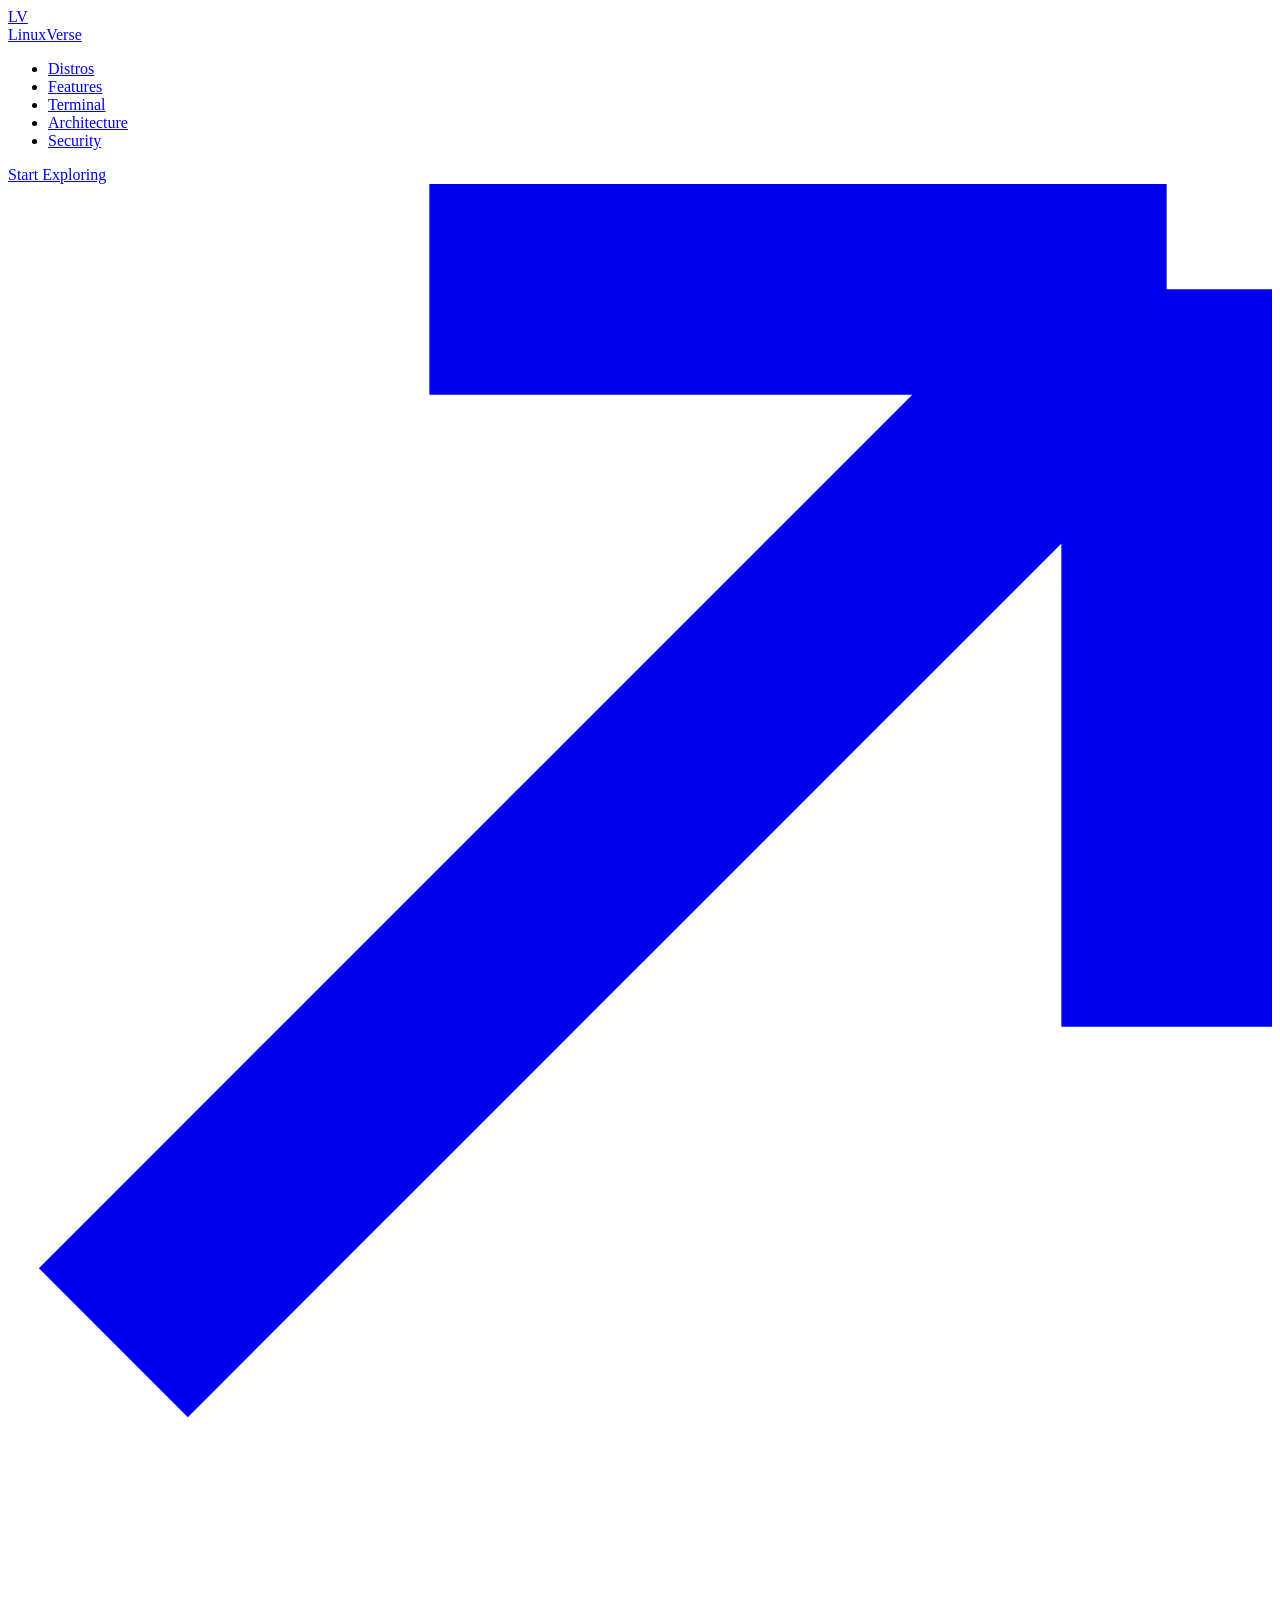
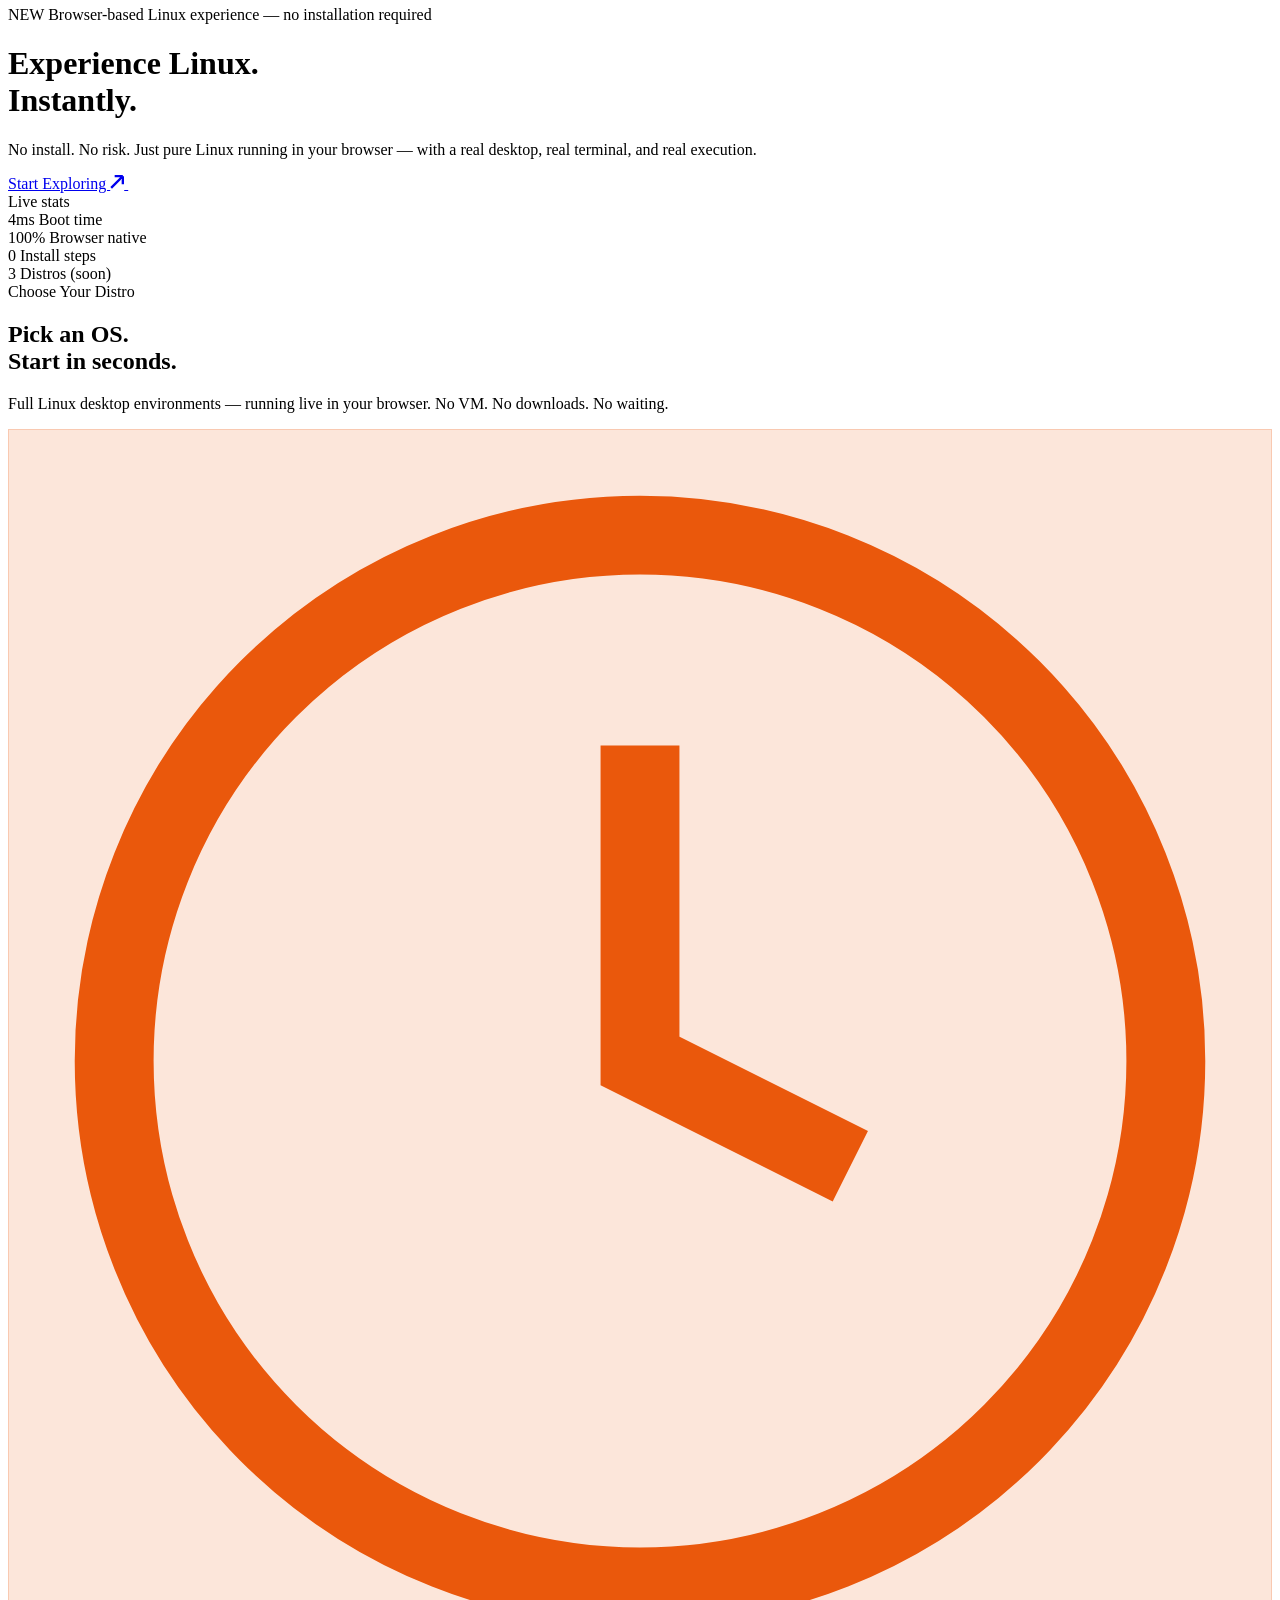
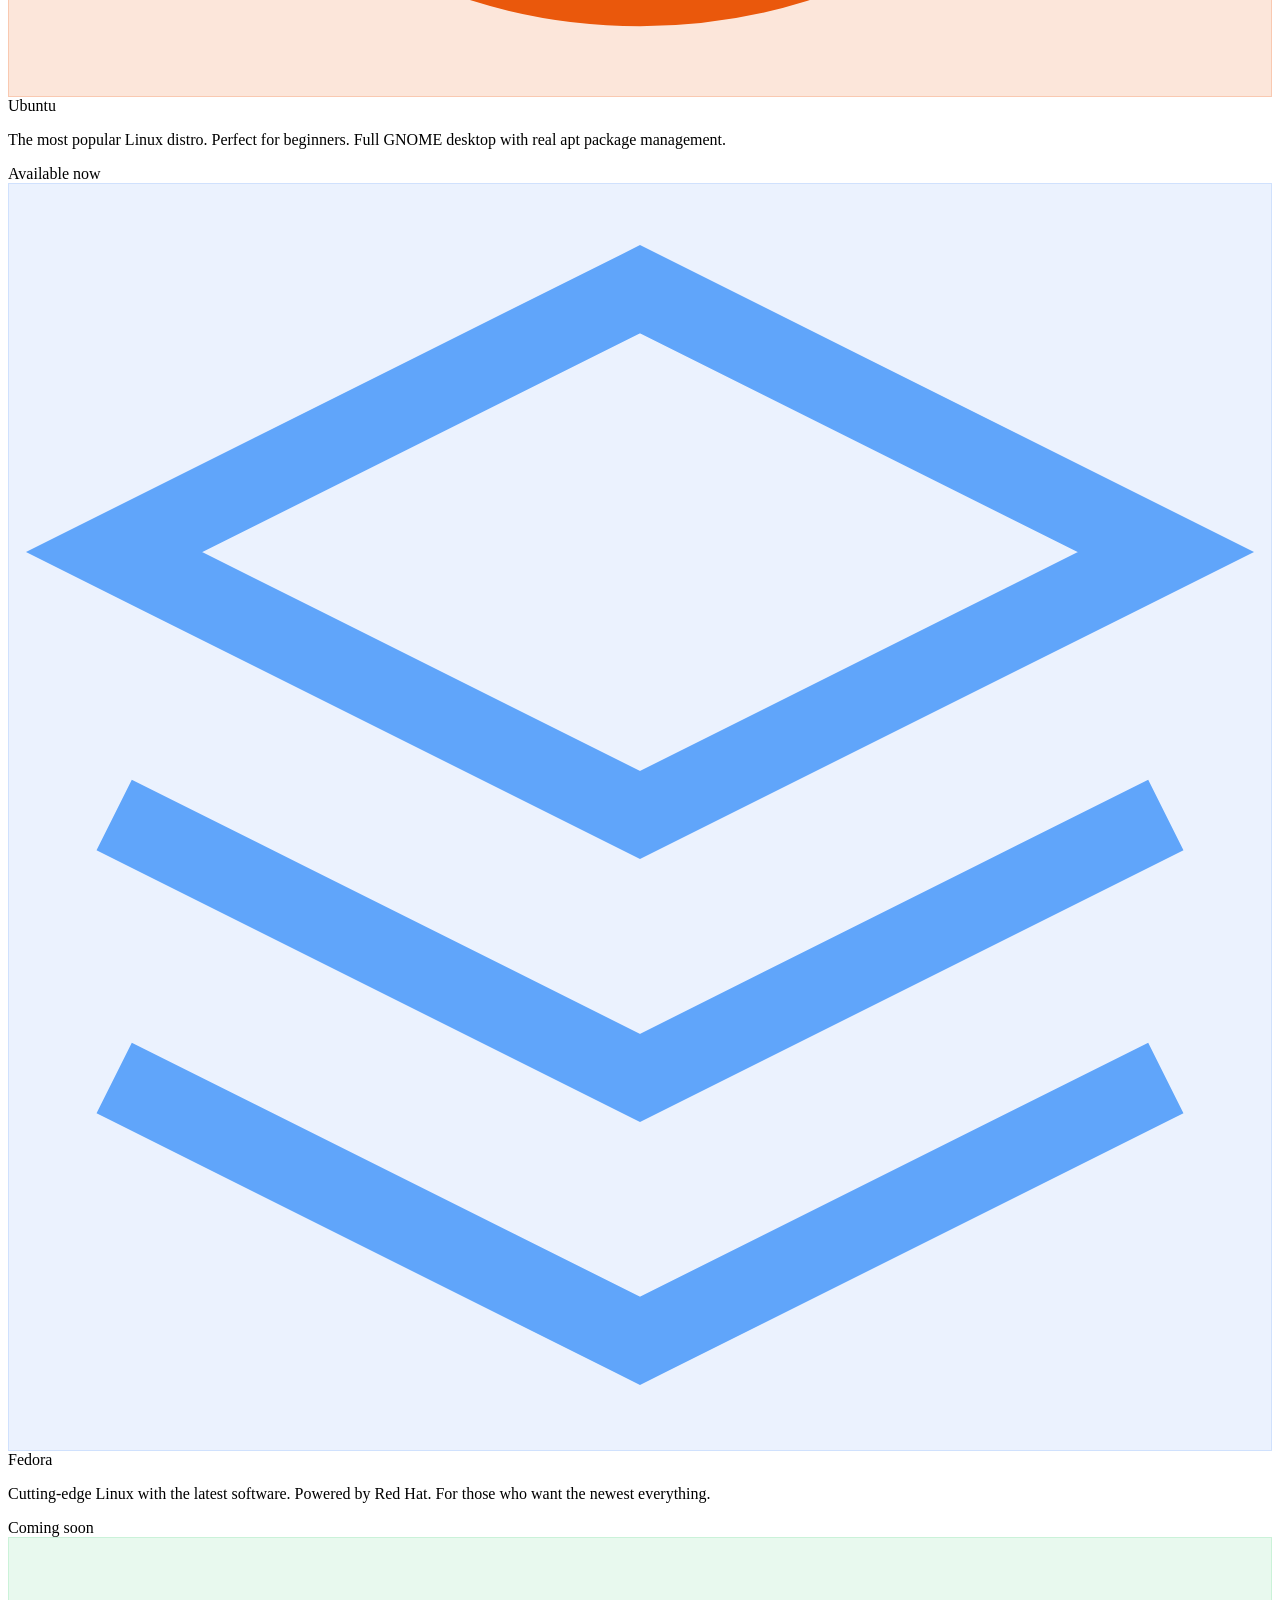
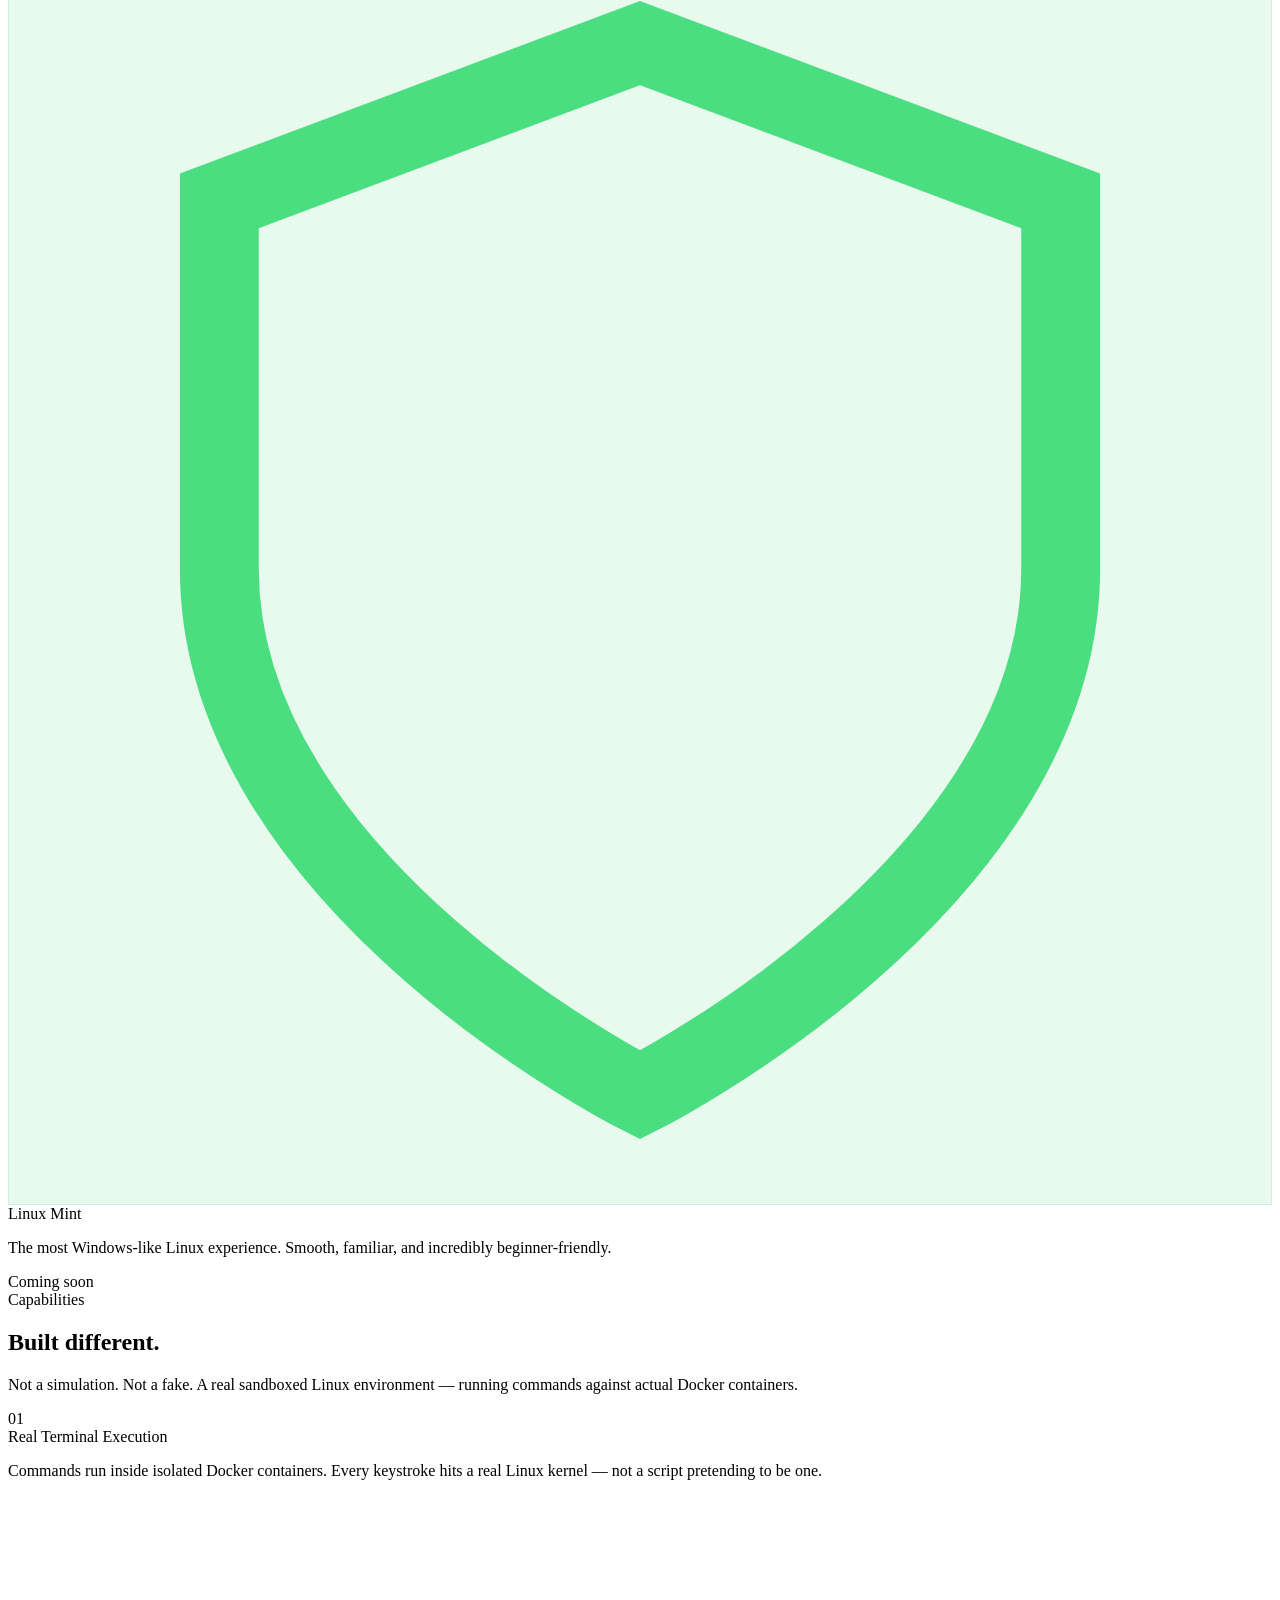
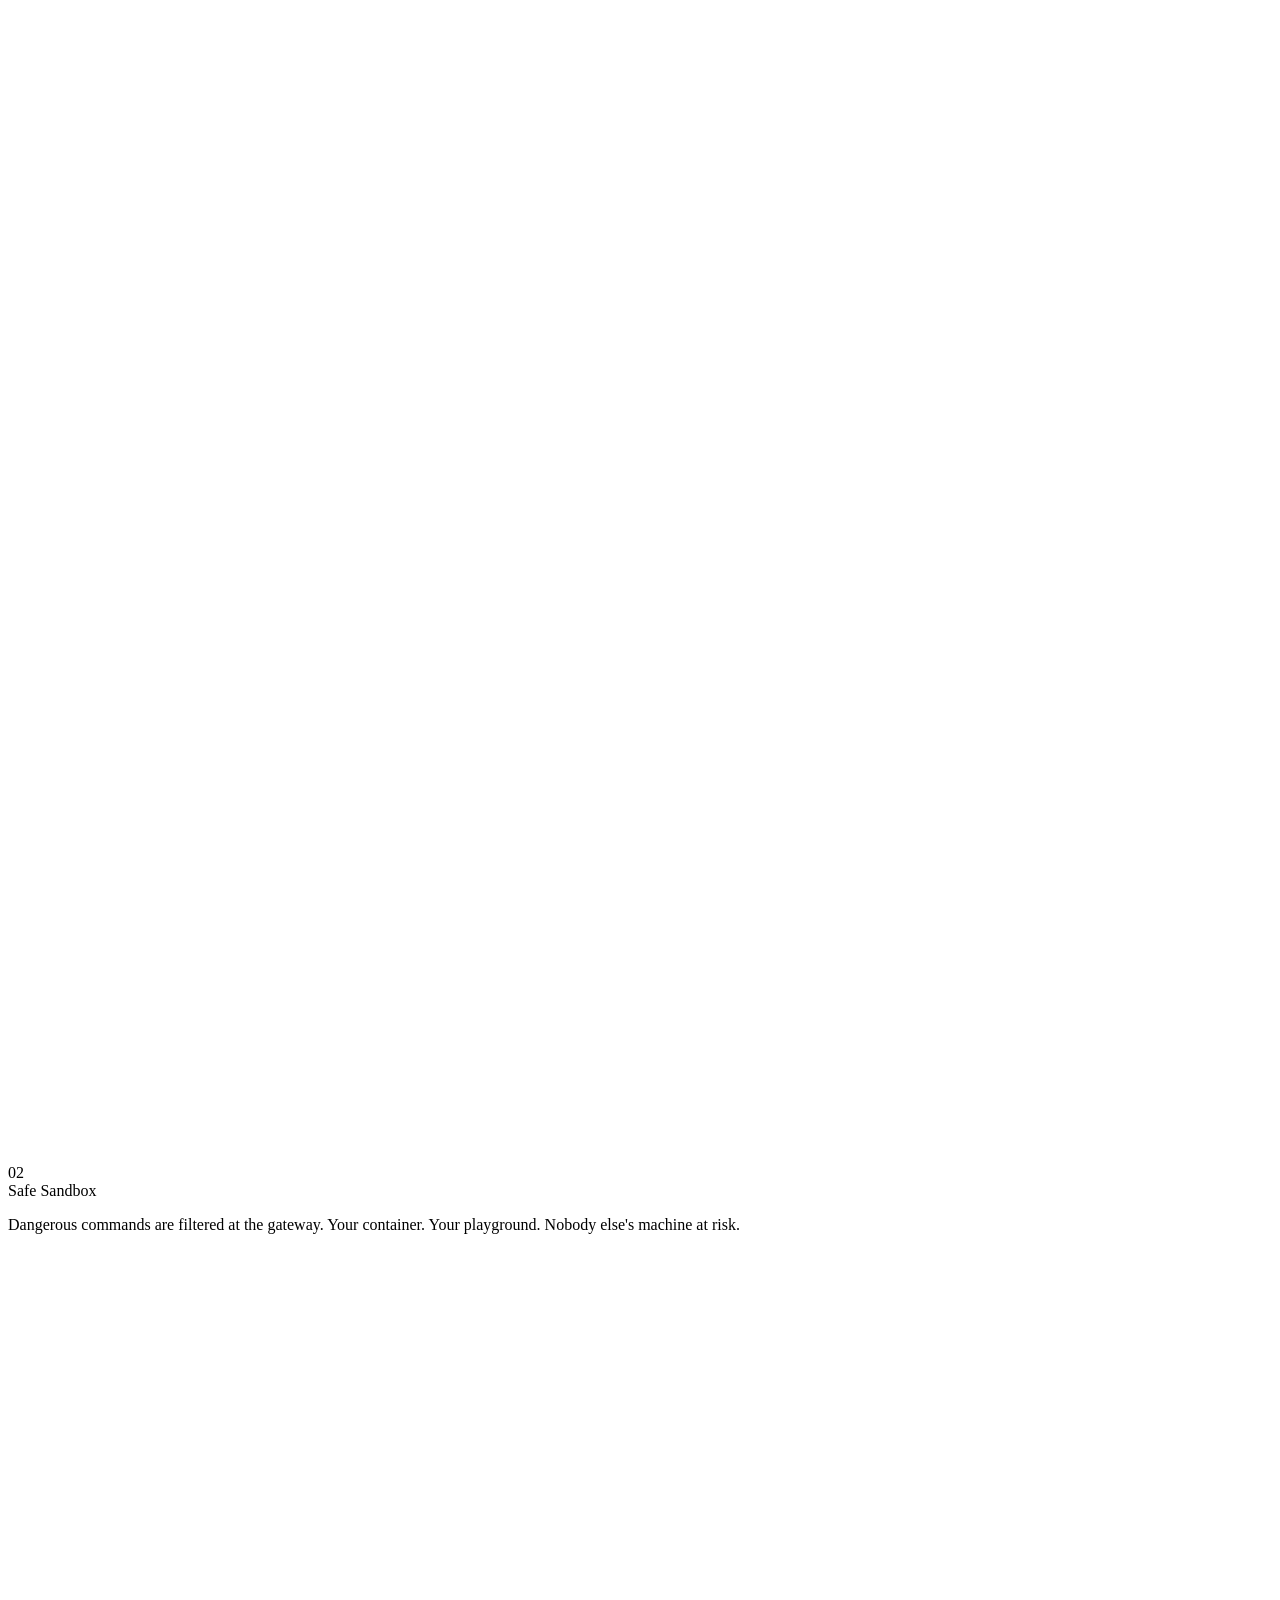
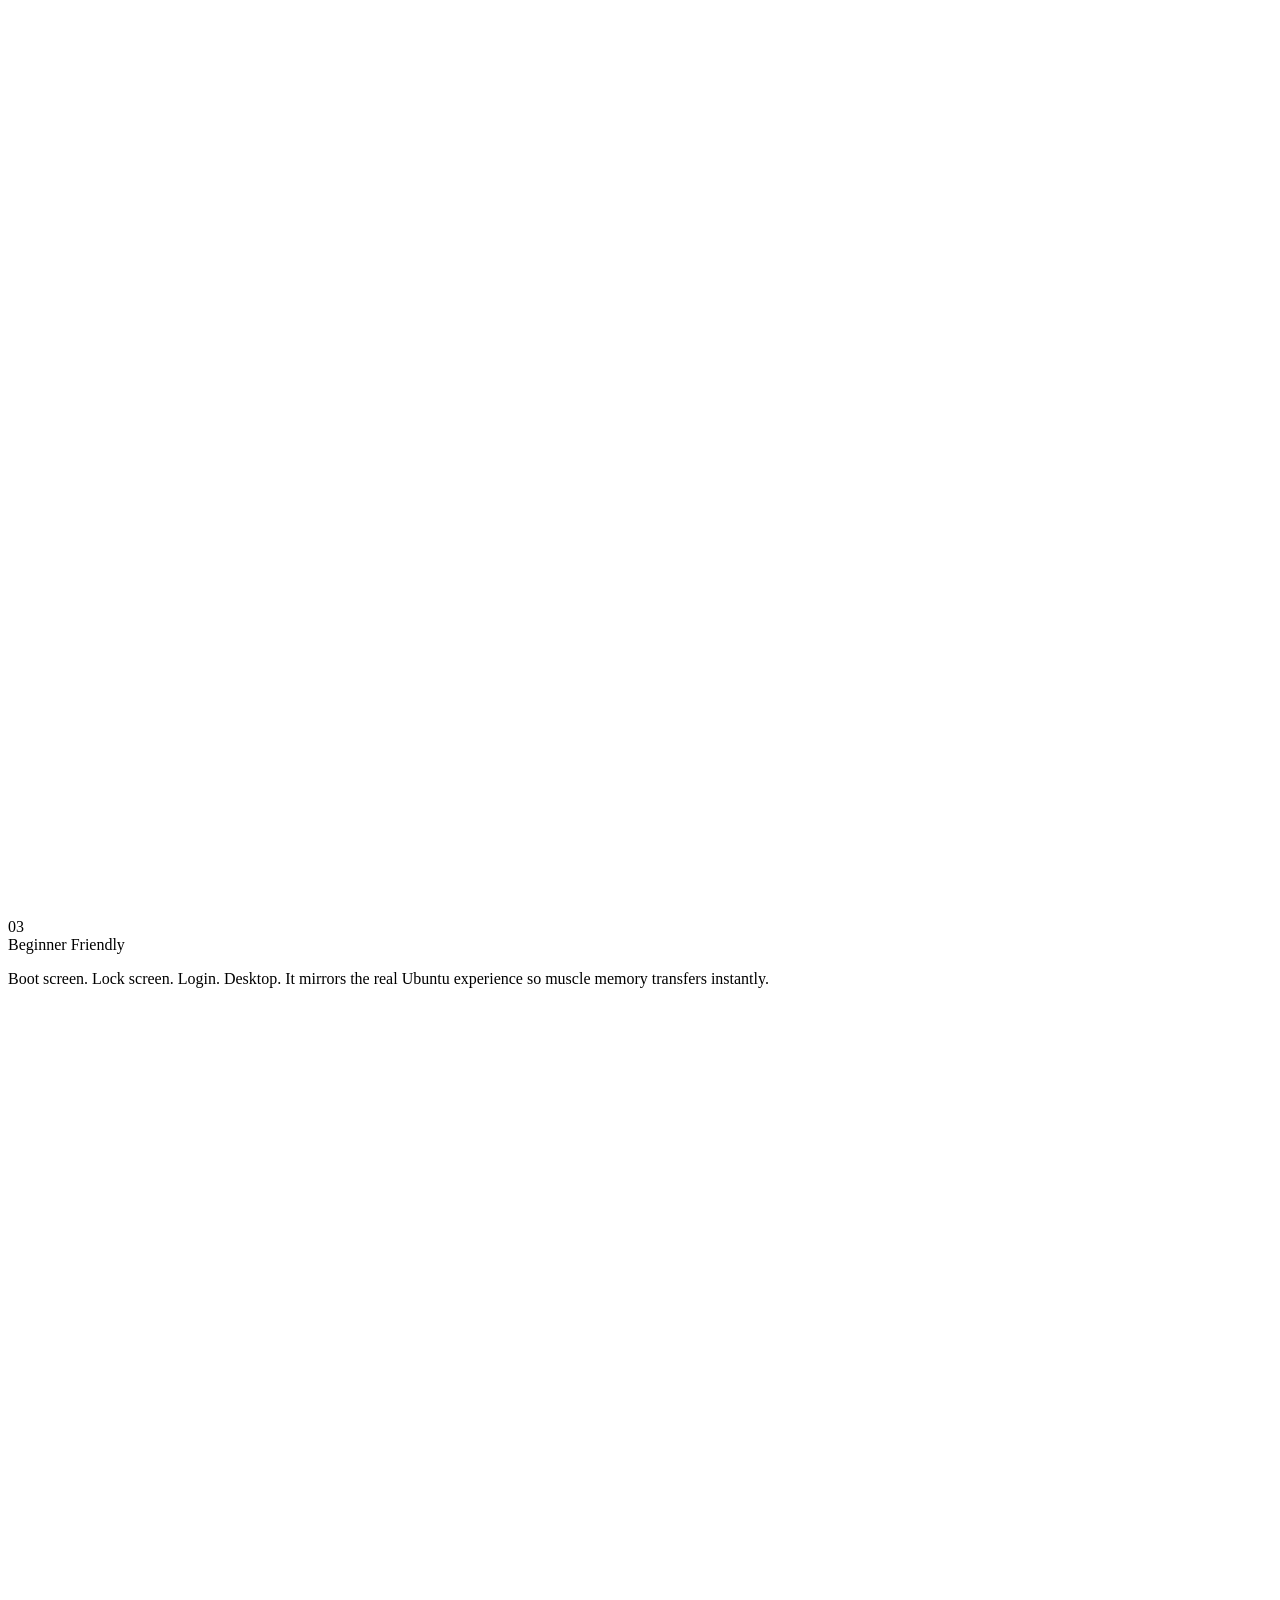
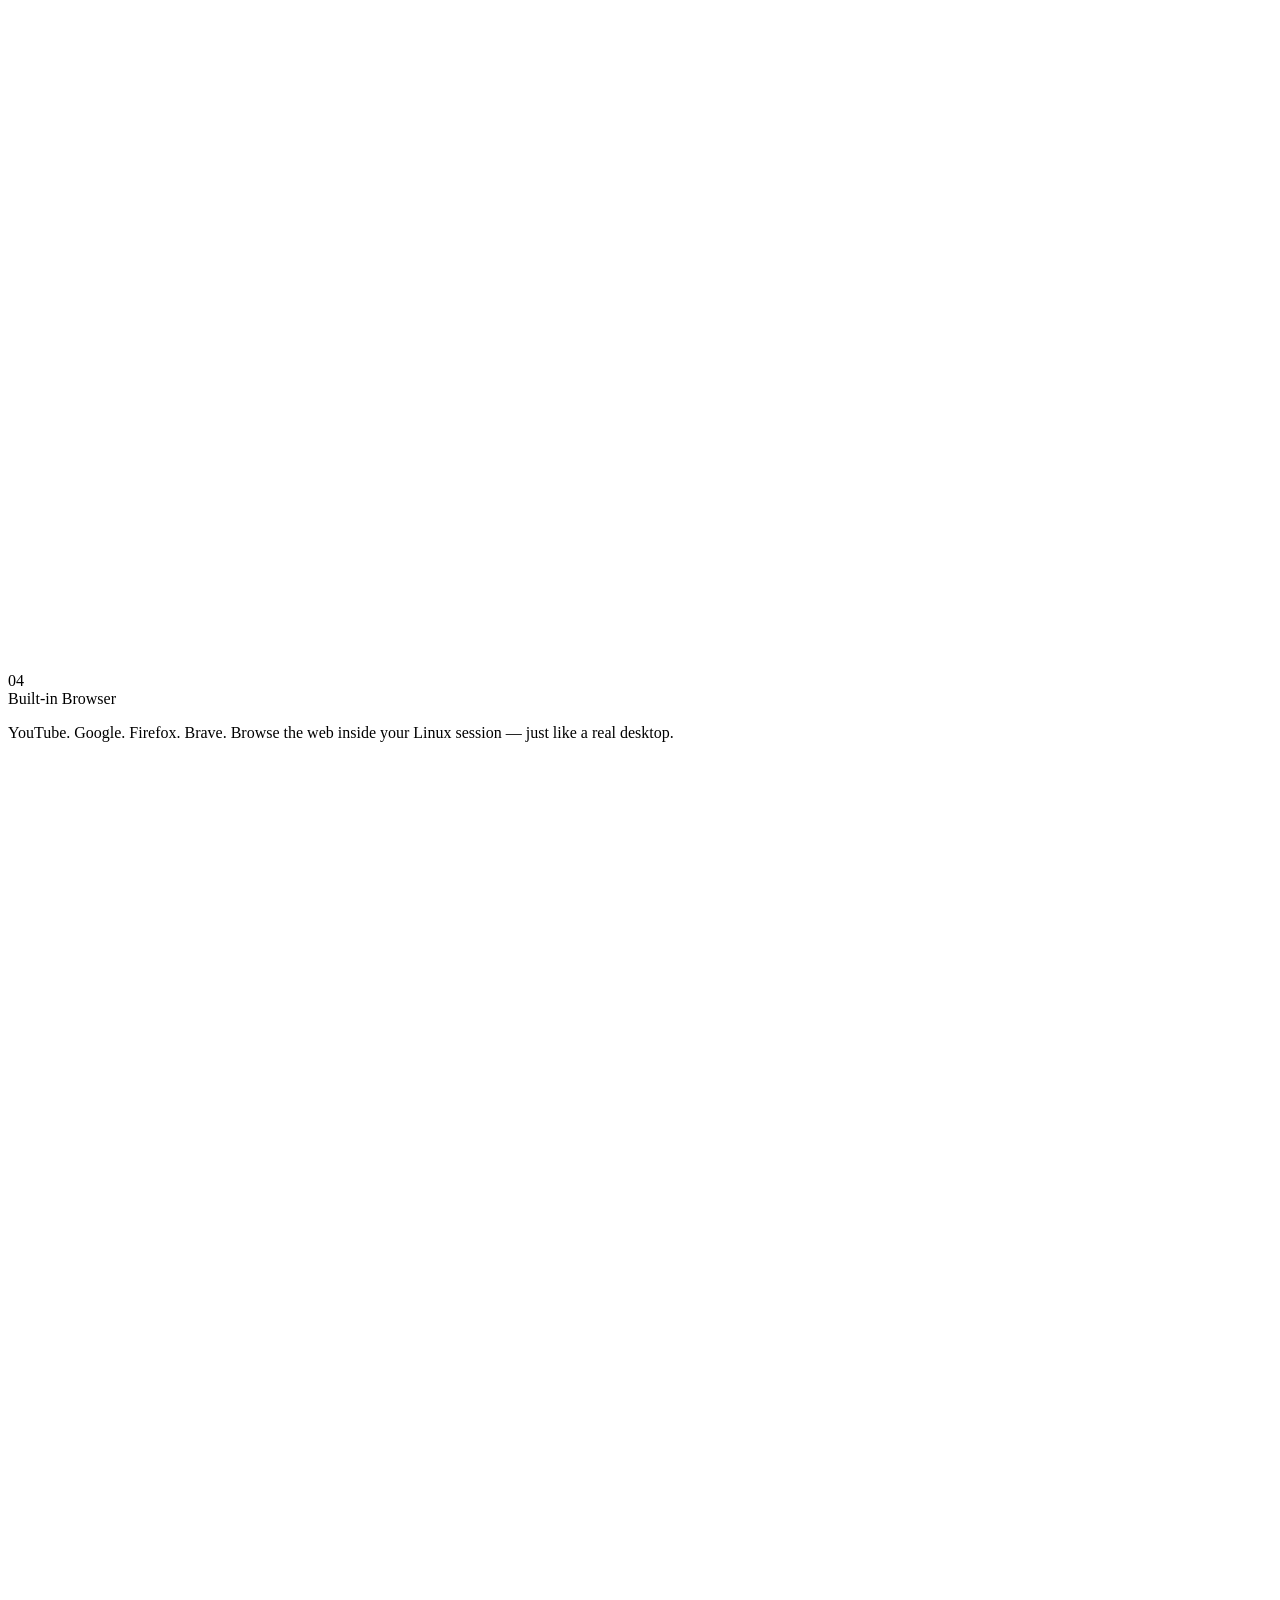
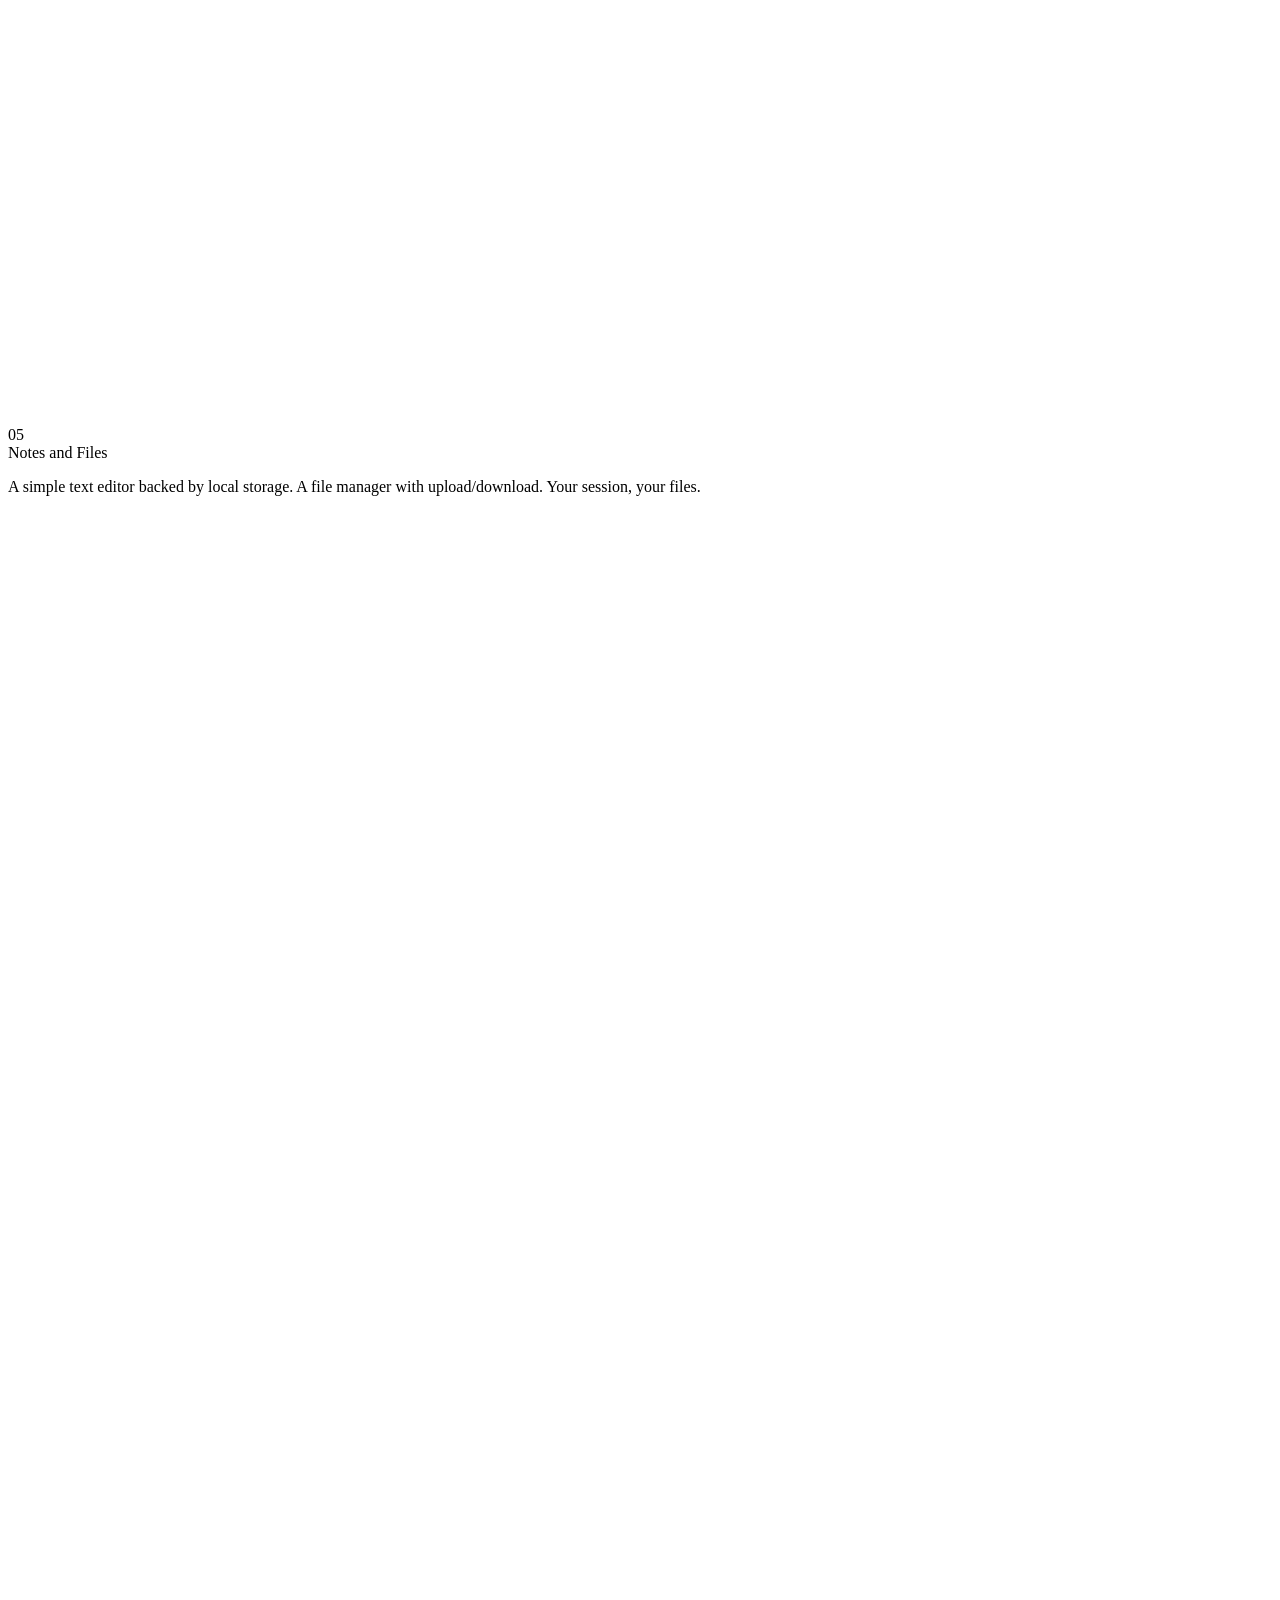
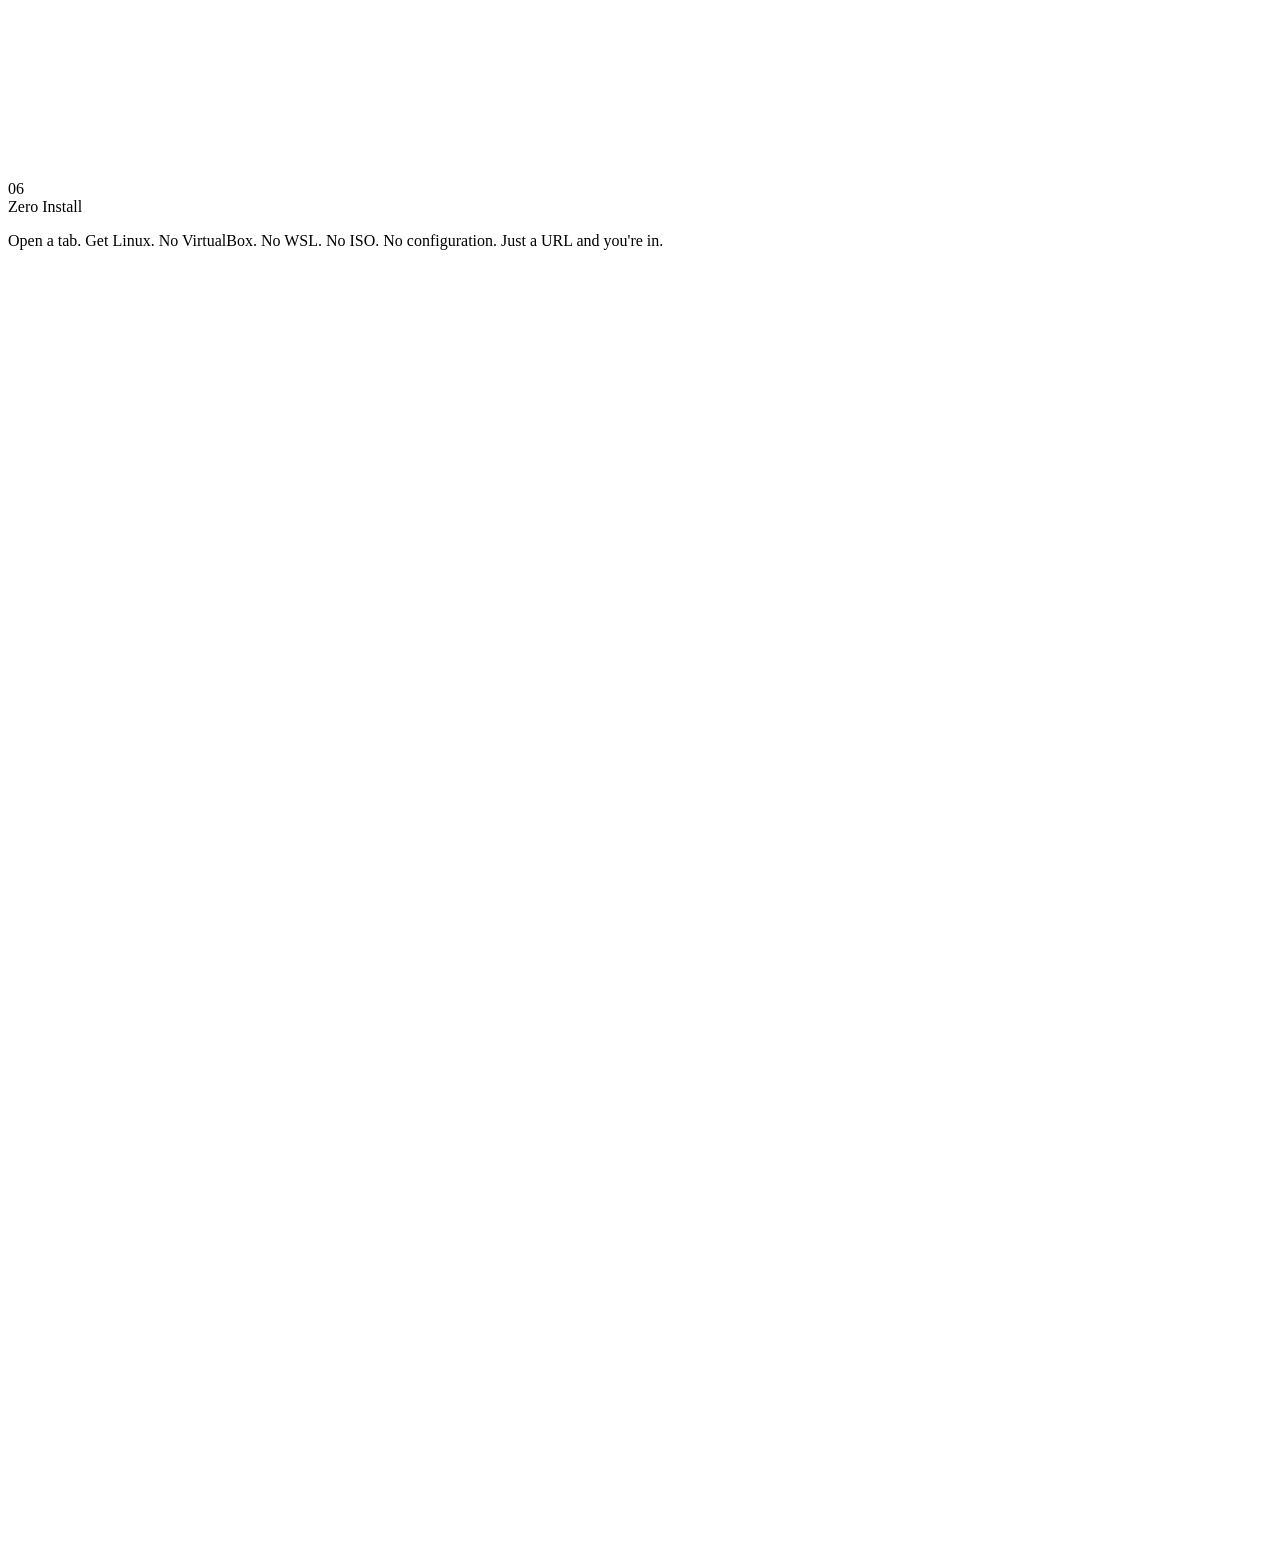
==== index.html @ 9df16058 "added the features" ====
<!DOCTYPE html>
<html lang="en">
<head>
<meta charset="UTF-8" />
<meta name="viewport" content="width=device-width, initial-scale=1.0" />
<title>LinuxVerse — Experience Linux. Instantly.</title>
<meta name="description" content="Browser-based Linux OS experience. No install. No risk. Just pure Linux." />
<link rel="preconnect" href="https://fonts.googleapis.com" />
<link rel="preconnect" href="https://fonts.gstatic.com" crossorigin />
<link href="https://fonts.googleapis.com/css2?family=Instrument+Serif:ital@0;1&family=Barlow:wght@300;400;500;600&family=JetBrains+Mono:wght@400;500&display=swap" rel="stylesheet" />
<link rel="stylesheet" href="styles.css" />
<script src="script.js"></script>
</head>
<body>
    <div class="cursor-dot" id="dot"></div>
    <div class="cursor-ring" id="ring"></div>

    <!-- ── NAVBAR ── -->
<nav>
<a href="#" class="nav-logo">
    <div class="nav-logo-mark">LV</div>
    <span class="nav-logo-text">LinuxVerse</span>
</a>

<div class="glass nav-pill">
    <ul class="nav-links-center">
    <li><a href="#os">Distros</a></li>
    <li><a href="#features">Features</a></li>
    <li><a href="#terminal">Terminal</a></li>
    <li><a href="#arch">Architecture</a></li>
    <li><a href="#security">Security</a></li>
    </ul>
    <a href="#os" class="btn-pill">
    Start Exploring
    <svg viewBox="0 0 12 12" fill="none" stroke="currentColor" stroke-width="2"><path d="M1 11L11 1M11 1H4M11 1v7"/></svg>
    </a>
</div>
</nav>

<!-- ── HERO ── -->
<div class="hero">
<video class="hero-video" autoplay loop muted playsinline
    src="https://d8j0ntlcm91z4.cloudfront.net/user_38xzZboKViGWJOttwIXH07lWA1P/hf_20260307_083826_e938b29f-a43a-41ec-a153-3d4730578ab8.mp4">
</video>
<div class="hero-overlay"></div>

<div class="hero-content">
    <div class="glass badge reveal">
    <span class="badge-tag">NEW</span>
    Browser-based Linux experience — no installation required
    </div>

    <h1 class="hero-heading reveal reveal-d1">
    Experience Linux.<br/>Instantly.
    </h1>

    <p class="hero-sub reveal reveal-d2">
    No install. No risk. Just pure Linux running in your browser — with a real desktop, real terminal, and real execution.
    </p>

    <div class="hero-cta reveal reveal-d3">
    <a href="#os" class="glass-strong btn-glass">
        Start Exploring
        <svg width="14" height="14" viewBox="0 0 12 12" fill="none" stroke="currentColor" stroke-width="2"><path d="M1 11L11 1M11 1H4M11 1v7"/></svg>
    </a>
    <a href="#terminal" class="btn-glass" style="color: rgba(255,255,255,0.6);">
        <svg width="14" height="14" viewBox="0 0 24 24" fill="none" stroke="currentColor" stroke-width="2"><circle cx="12" cy="12" r="10"/><polygon points="10,8 16,12 10,16" fill="currentColor" stroke="none"/></svg>
        Watch Demo
    </a>
    </div>
</div>

<div class="hero-bottom">
    <div class="hero-bottom-label">Live stats</div>
    <div class="hero-bottom-items">
    <div class="hero-stat">
        <span class="hero-stat-val">4ms</span>
        <span class="hero-stat-label">Boot time</span>
    </div>
    <div class="hero-stat">
        <span class="hero-stat-val">100%</span>
        <span class="hero-stat-label">Browser native</span>
    </div>
    <div class="hero-stat">
        <span class="hero-stat-val">0</span>
        <span class="hero-stat-label">Install steps</span>
    </div>
    <div class="hero-stat">
        <span class="hero-stat-val">3</span>
        <span class="hero-stat-label">Distros (soon)</span>
    </div>
    </div>
</div>
</div>

<!-- ── OS SELECTION ── -->
<section class="os-section" id="os">
<div class="section-inner">
    <div class="reveal">
    <div class="glass section-badge">Choose Your Distro</div>
    <h2 class="section-heading">Pick an OS.<br/>Start in seconds.</h2>
    <p class="section-sub">Full Linux desktop environments — running live in your browser. No VM. No downloads. No waiting.</p>
    </div>

    <div class="os-grid">
    <div class="glass-strong os-card available reveal reveal-d1">
        <div class="os-card-icon" style="background:rgba(234,88,12,0.15);border:1px solid rgba(234,88,12,0.2);">
        <svg viewBox="0 0 24 24" fill="none" stroke="#ea580c" stroke-width="1.5"><circle cx="12" cy="12" r="10"/><path d="M12 6v6l4 2"/></svg>
        </div>
        <div class="os-name">Ubuntu</div>
        <p class="os-desc">The most popular Linux distro. Perfect for beginners. Full GNOME desktop with real apt package management.</p>
        <div class="os-status available">
        <span class="os-status-dot"></span>
        Available now
        </div>
    </div>

    <div class="glass os-card locked reveal reveal-d2">
        <div class="os-card-icon" style="background:rgba(59,130,246,0.1);border:1px solid rgba(59,130,246,0.15);">
        <svg viewBox="0 0 24 24" fill="none" stroke="#60a5fa" stroke-width="1.5"><path d="M12 2L2 7l10 5 10-5-10-5zM2 17l10 5 10-5M2 12l10 5 10-5"/></svg>
        </div>
        <div class="os-name">Fedora</div>
        <p class="os-desc">Cutting-edge Linux with the latest software. Powered by Red Hat. For those who want the newest everything.</p>
        <div class="os-status soon">
        <span class="os-status-dot"></span>
        Coming soon
        </div>
    </div>

    <div class="glass os-card locked reveal reveal-d3">
        <div class="os-card-icon" style="background:rgba(34,197,94,0.1);border:1px solid rgba(34,197,94,0.15);">
        <svg viewBox="0 0 24 24" fill="none" stroke="#4ade80" stroke-width="1.5"><path d="M12 22s8-4 8-10V5l-8-3-8 3v7c0 6 8 10 8 10z"/></svg>
        </div>
        <div class="os-name">Linux Mint</div>
        <p class="os-desc">The most Windows-like Linux experience. Smooth, familiar, and incredibly beginner-friendly.</p>
        <div class="os-status soon">
        <span class="os-status-dot"></span>
        Coming soon
        </div>
    </div>
    </div>
</div>
</section>

<!-- ── FEATURES ── -->
<section class="features-section" id="features">
<div class="section-inner">
    <div class="reveal">
    <div class="glass section-badge">Capabilities</div>
    <h2 class="section-heading">Built different.</h2>
    <p class="section-sub">Not a simulation. Not a fake. A real sandboxed Linux environment — running commands against actual Docker containers.</p>
    </div>

    <div class="features-grid reveal reveal-d1">
    <div class="feature-cell">
        <span class="feature-num">01</span>
        <div class="feature-title">Real Terminal Execution</div>
        <p class="feature-desc">Commands run inside isolated Docker containers. Every keystroke hits a real Linux kernel — not a script pretending to be one.</p>
        <div class="feature-icon">
        <svg viewBox="0 0 24 24" fill="none" stroke-width="1.5"><polyline points="4 17 10 11 4 5"/><line x1="12" y1="19" x2="20" y2="19"/></svg>
        </div>
    </div>

    <div class="feature-cell">
        <span class="feature-num">02</span>
        <div class="feature-title">Safe Sandbox</div>
        <p class="feature-desc">Dangerous commands are filtered at the gateway. Your container. Your playground. Nobody else's machine at risk.</p>
        <div class="feature-icon">
        <svg viewBox="0 0 24 24" fill="none" stroke-width="1.5"><path d="M12 22s8-4 8-10V5l-8-3-8 3v7c0 6 8 10 8 10z"/></svg>
        </div>
    </div>

    <div class="feature-cell">
        <span class="feature-num">03</span>
        <div class="feature-title">Beginner Friendly</div>
        <p class="feature-desc">Boot screen. Lock screen. Login. Desktop. It mirrors the real Ubuntu experience so muscle memory transfers instantly.</p>
        <div class="feature-icon">
        <svg viewBox="0 0 24 24" fill="none" stroke-width="1.5"><path d="M17 21v-2a4 4 0 0 0-4-4H5a4 4 0 0 0-4 4v2"/><circle cx="9" cy="7" r="4"/><path d="M23 21v-2a4 4 0 0 0-3-3.87"/><path d="M16 3.13a4 4 0 0 1 0 7.75"/></svg>
        </div>
    </div>

    <div class="feature-cell">
        <span class="feature-num">04</span>
        <div class="feature-title">Built-in Browser</div>
        <p class="feature-desc">YouTube. Google. Firefox. Brave. Browse the web inside your Linux session — just like a real desktop.</p>
        <div class="feature-icon">
        <svg viewBox="0 0 24 24" fill="none" stroke-width="1.5"><circle cx="12" cy="12" r="10"/><line x1="2" y1="12" x2="22" y2="12"/><path d="M12 2a15.3 15.3 0 0 1 4 10 15.3 15.3 0 0 1-4 10 15.3 15.3 0 0 1-4-10 15.3 15.3 0 0 1 4-10z"/></svg>
        </div>
    </div>

    <div class="feature-cell">
        <span class="feature-num">05</span>
        <div class="feature-title">Notes and Files</div>
        <p class="feature-desc">A simple text editor backed by local storage. A file manager with upload/download. Your session, your files.</p>
        <div class="feature-icon">
        <svg viewBox="0 0 24 24" fill="none" stroke-width="1.5"><path d="M14 2H6a2 2 0 0 0-2 2v16a2 2 0 0 0 2 2h12a2 2 0 0 0 2-2V8z"/><polyline points="14 2 14 8 20 8"/><line x1="16" y1="13" x2="8" y2="13"/><line x1="16" y1="17" x2="8" y2="17"/><polyline points="10 9 9 9 8 9"/></svg>
        </div>
    </div>

    <div class="feature-cell">
        <span class="feature-num">06</span>
        <div class="feature-title">Zero Install</div>
        <p class="feature-desc">Open a tab. Get Linux. No VirtualBox. No WSL. No ISO. No configuration. Just a URL and you're in.</p>
        <div class="feature-icon">
        <svg viewBox="0 0 24 24" fill="none" stroke-width="1.5"><polyline points="22 12 18 12 15 21 9 3 6 12 2 12"/></svg>
        </div>
    </div>
    </div>
</div>
</section>



</body>
</html>
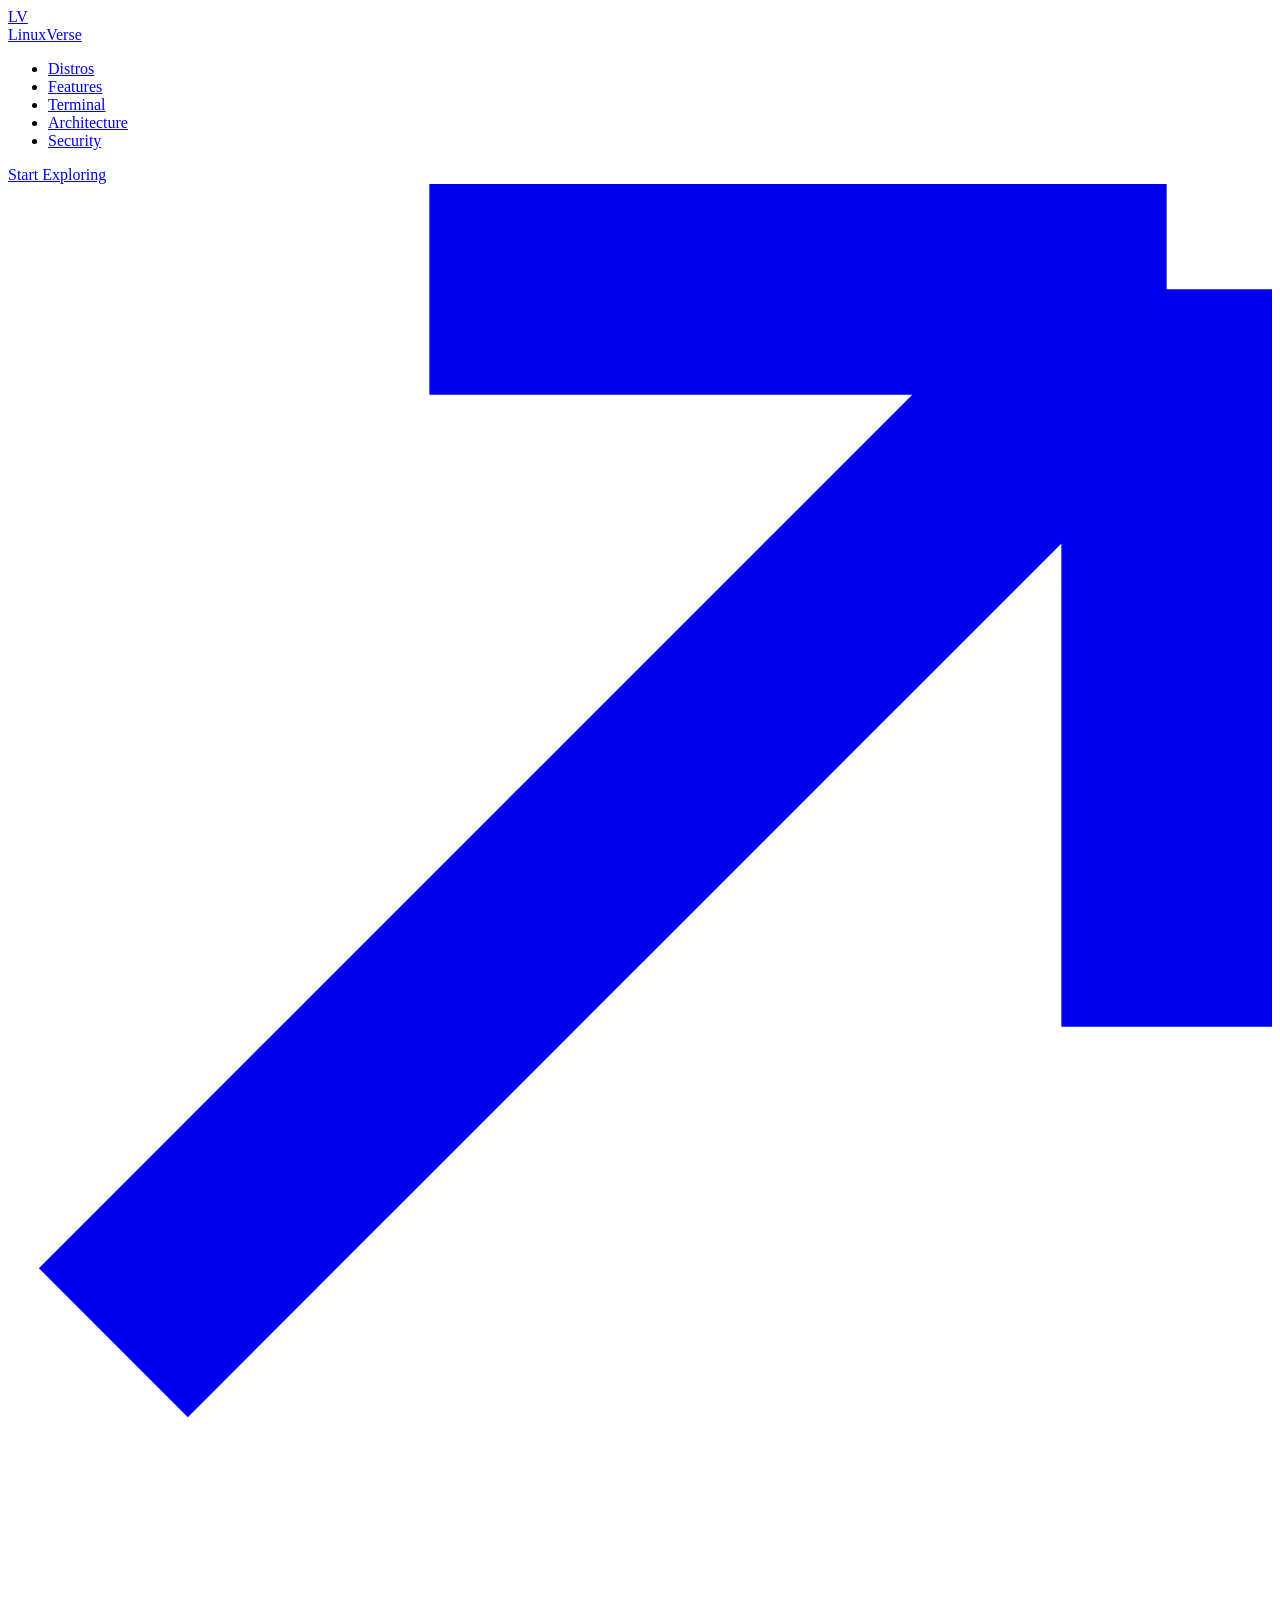
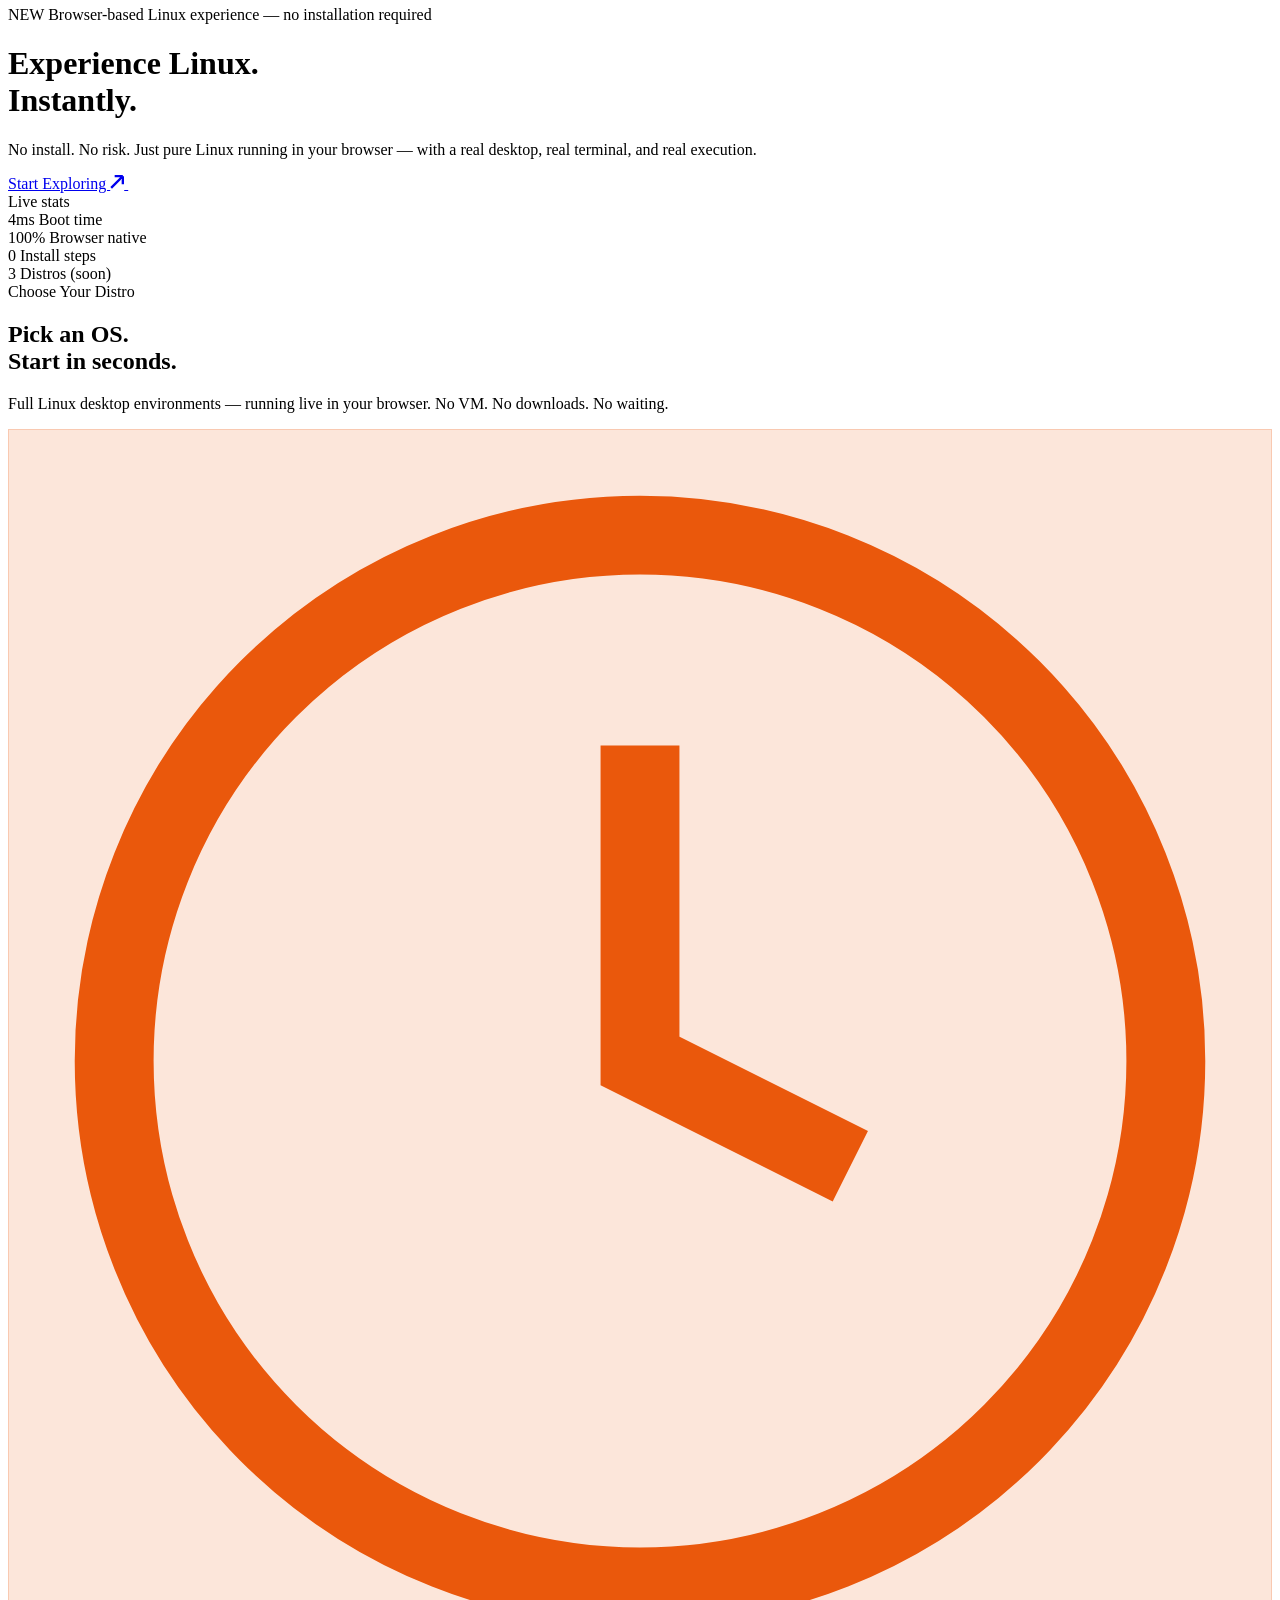
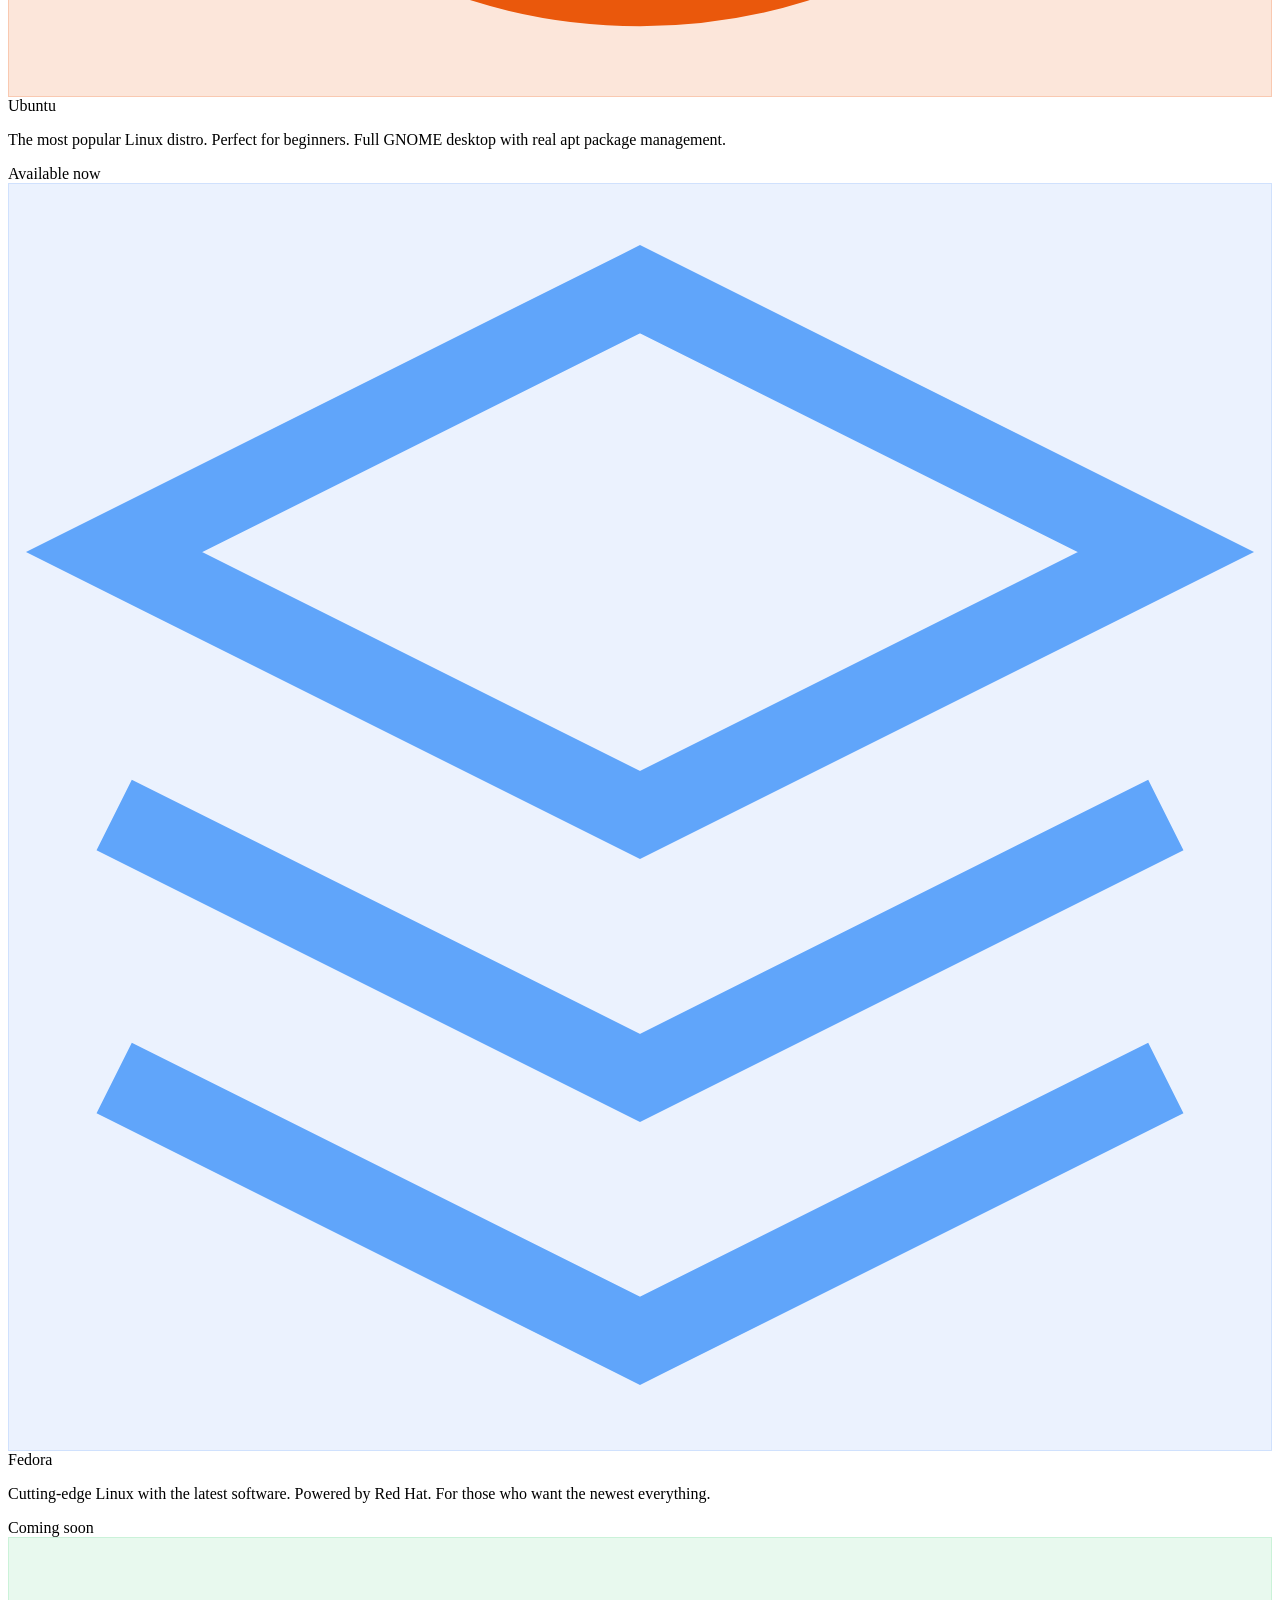
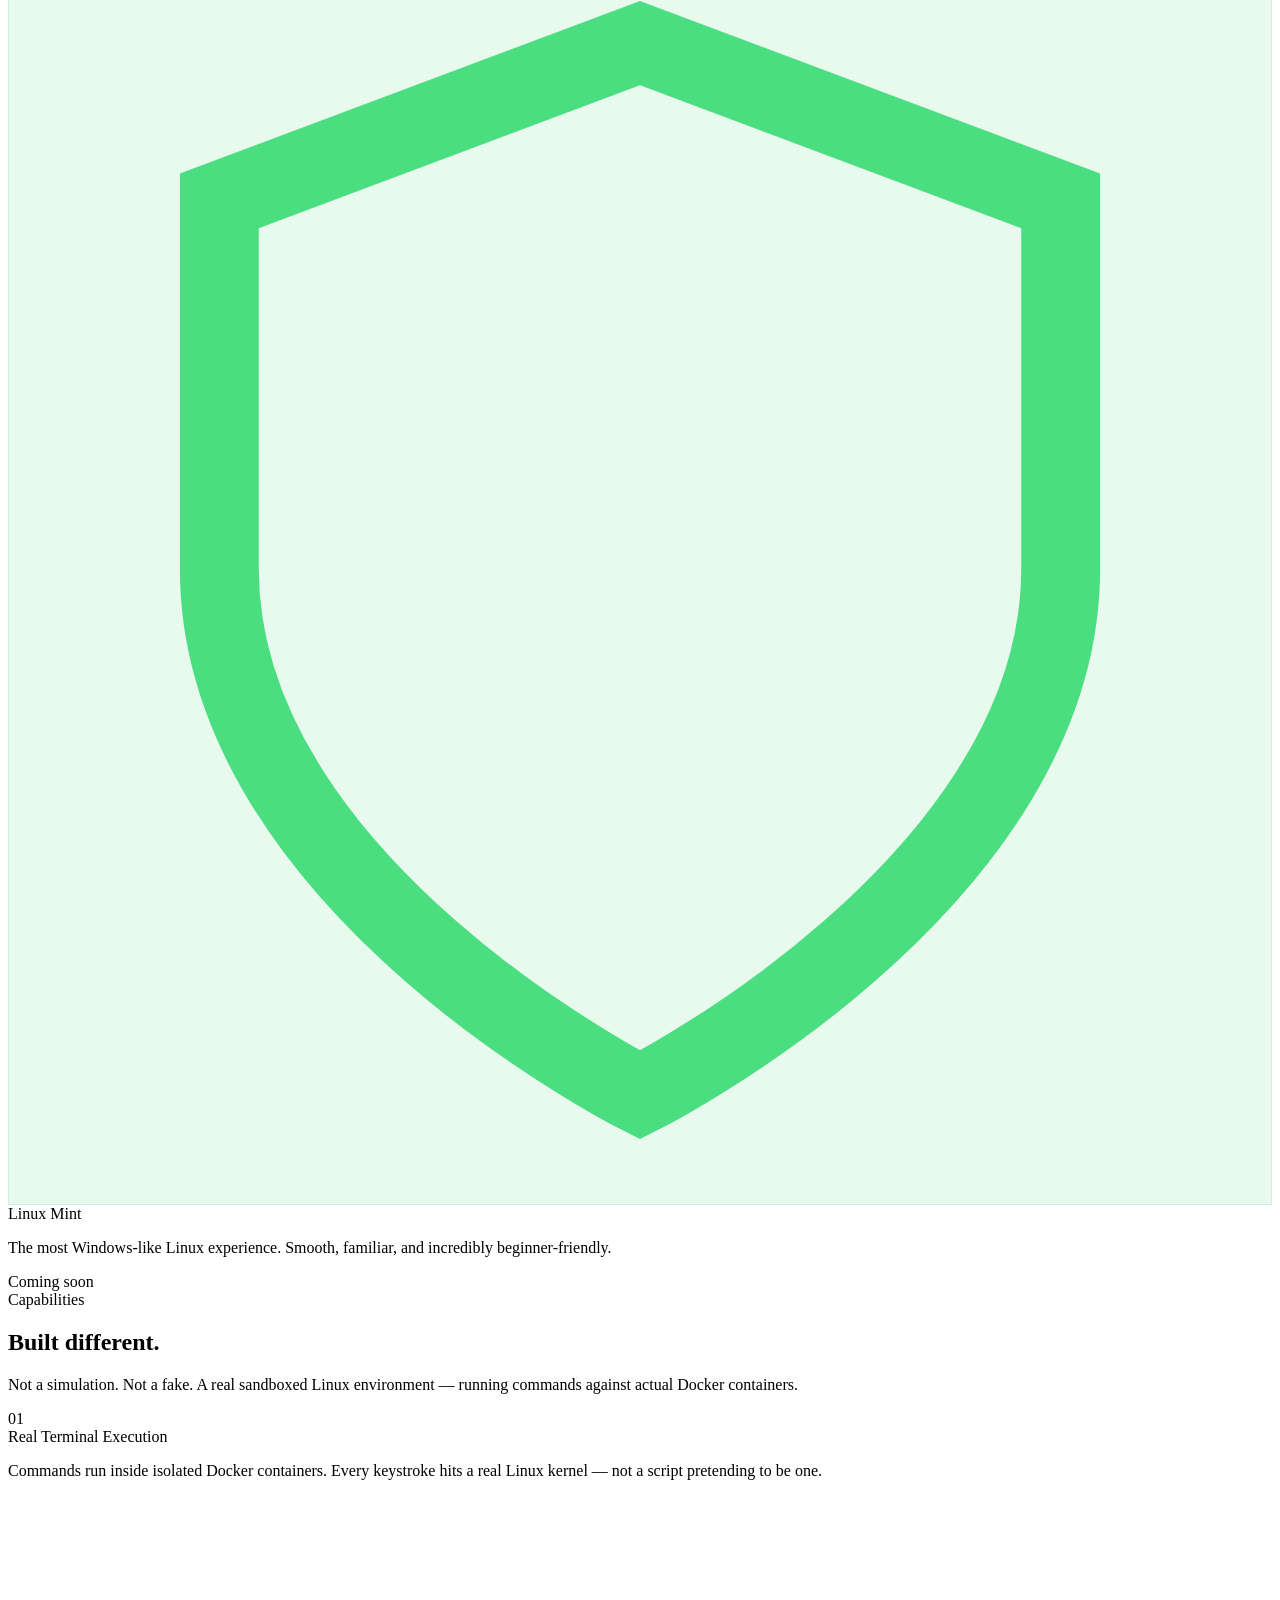
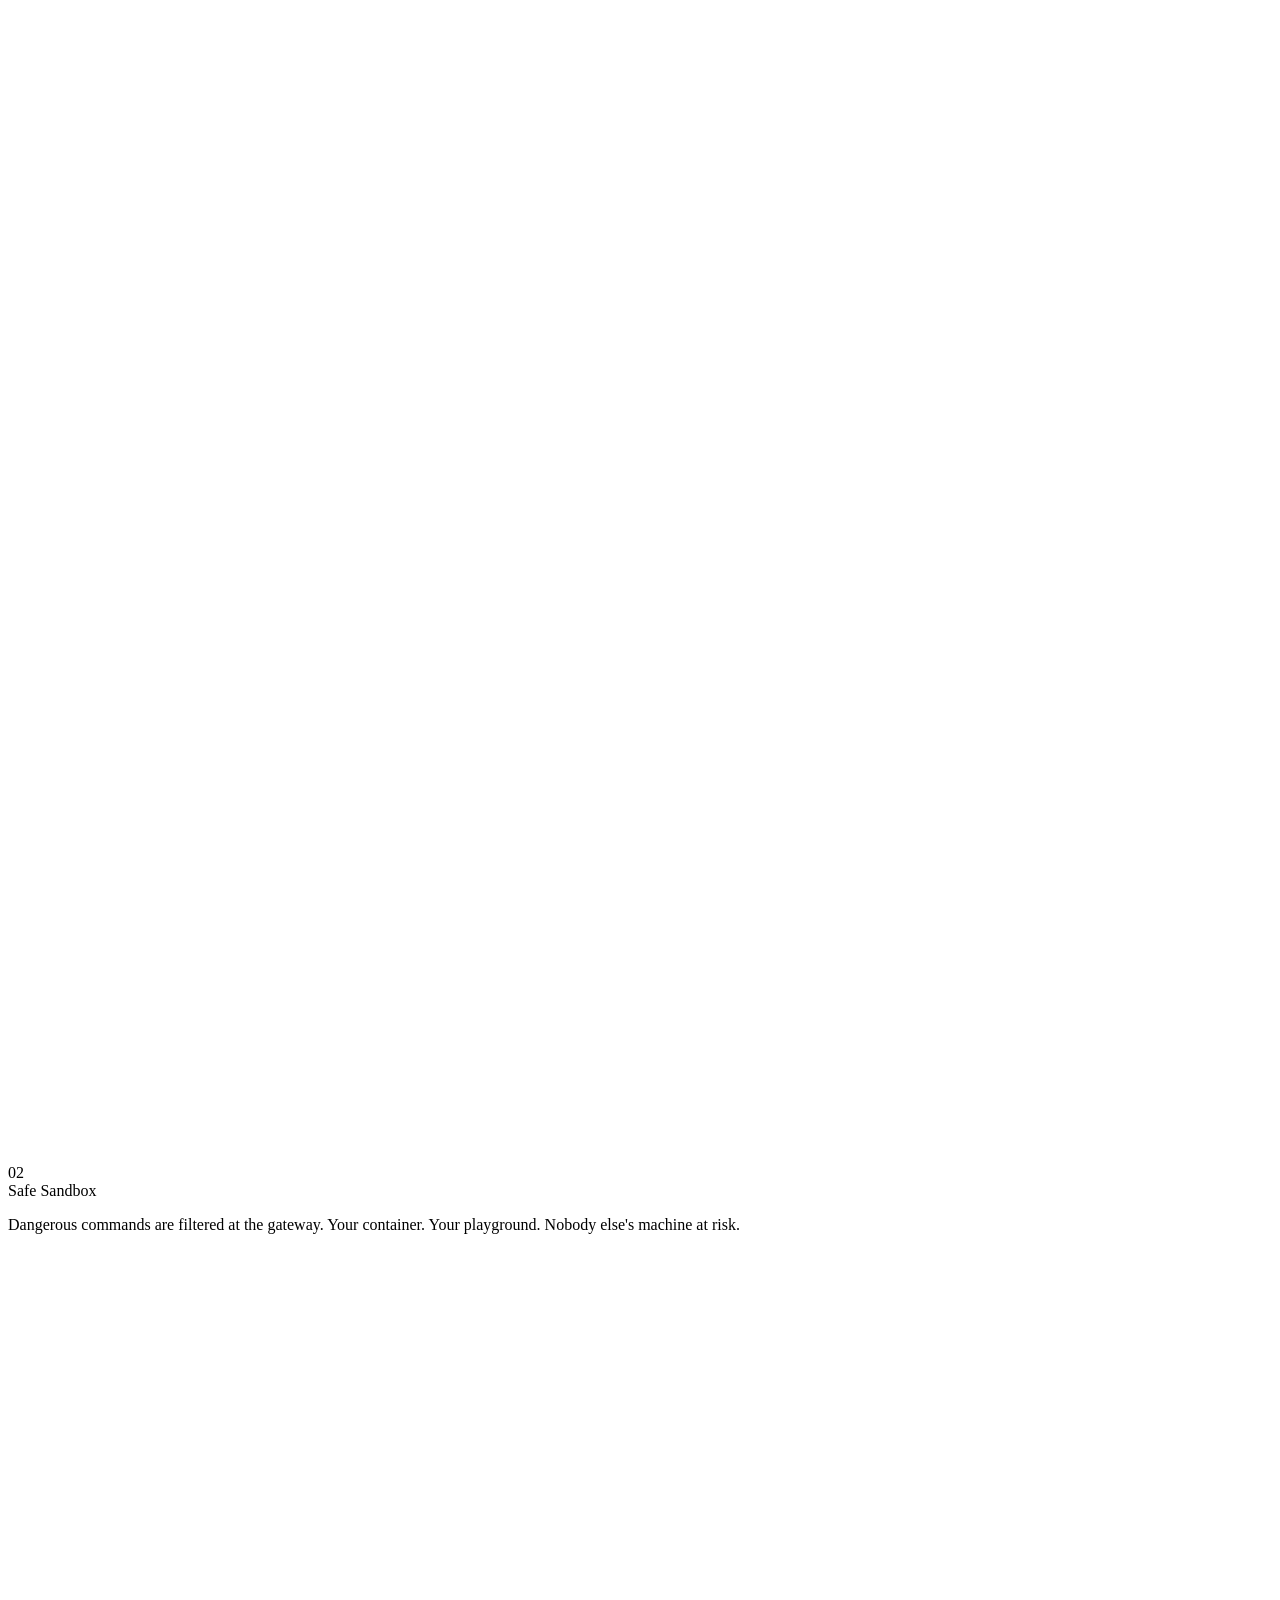
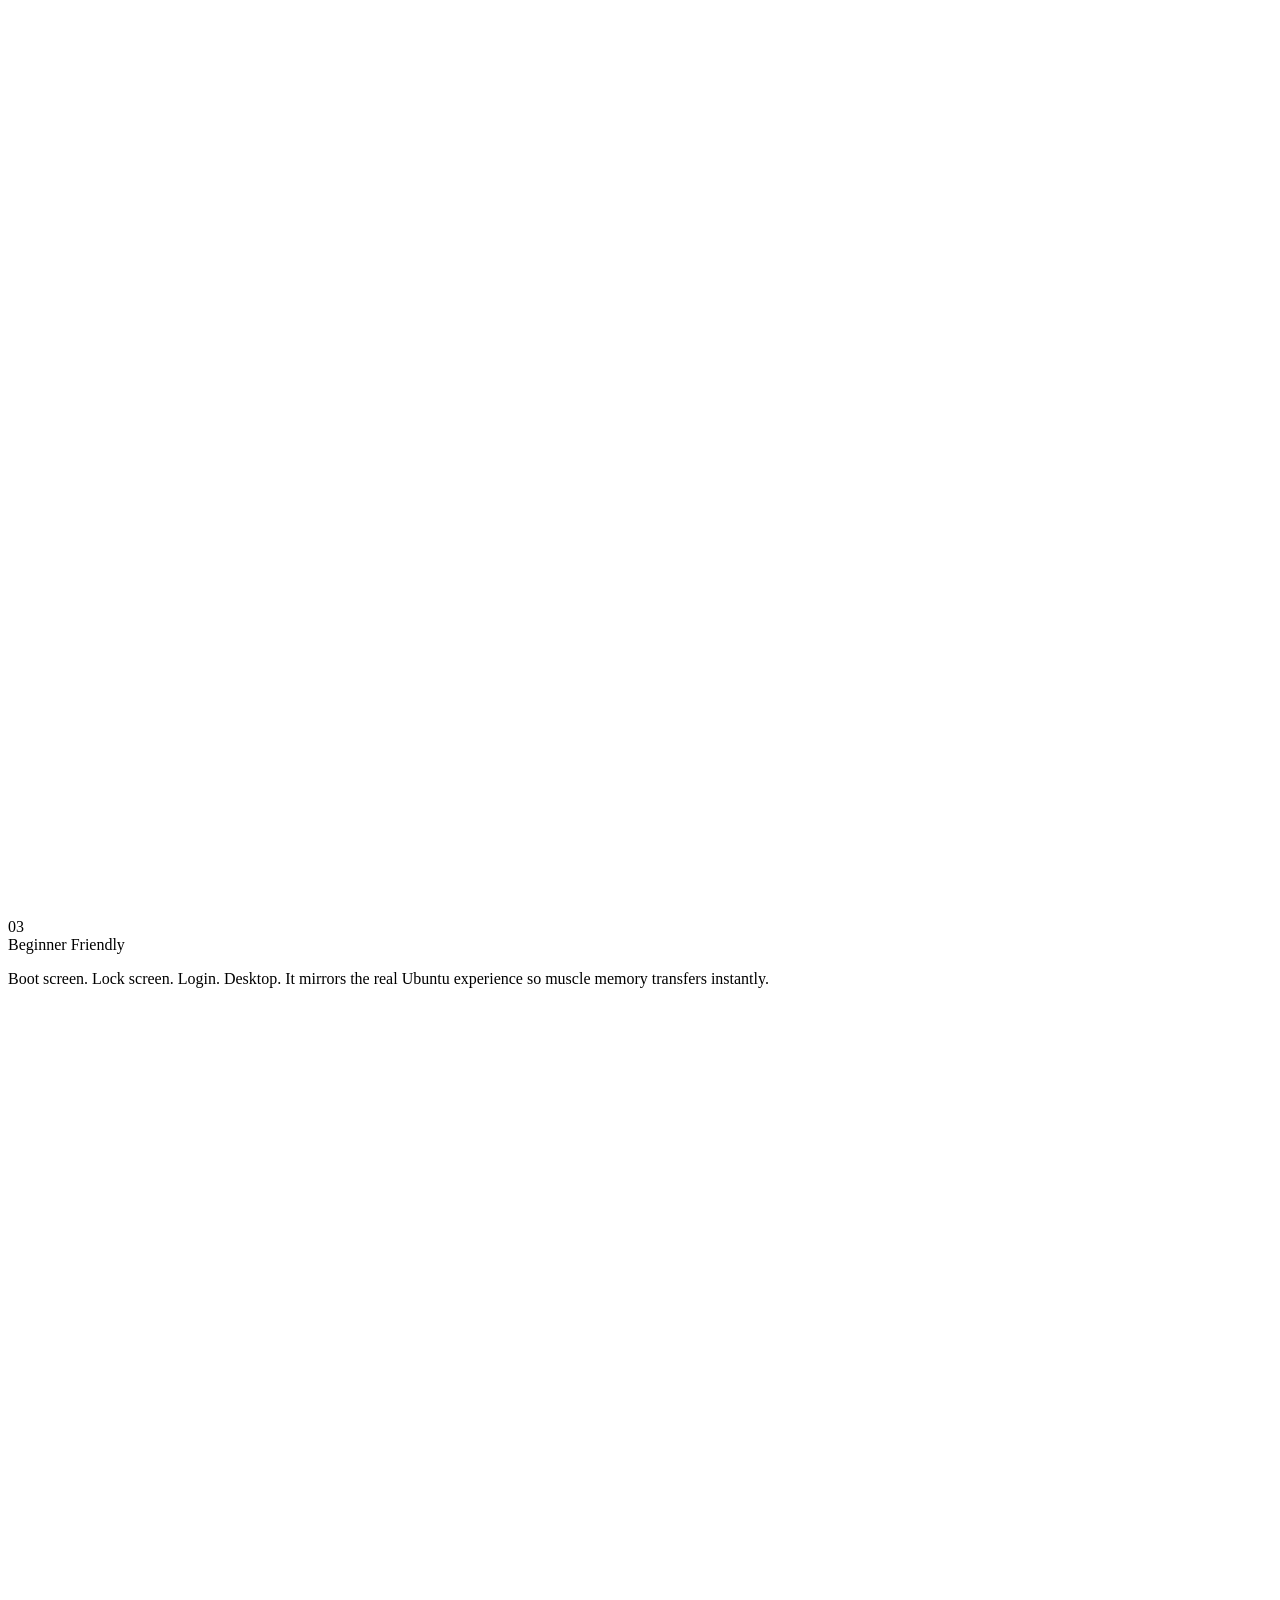
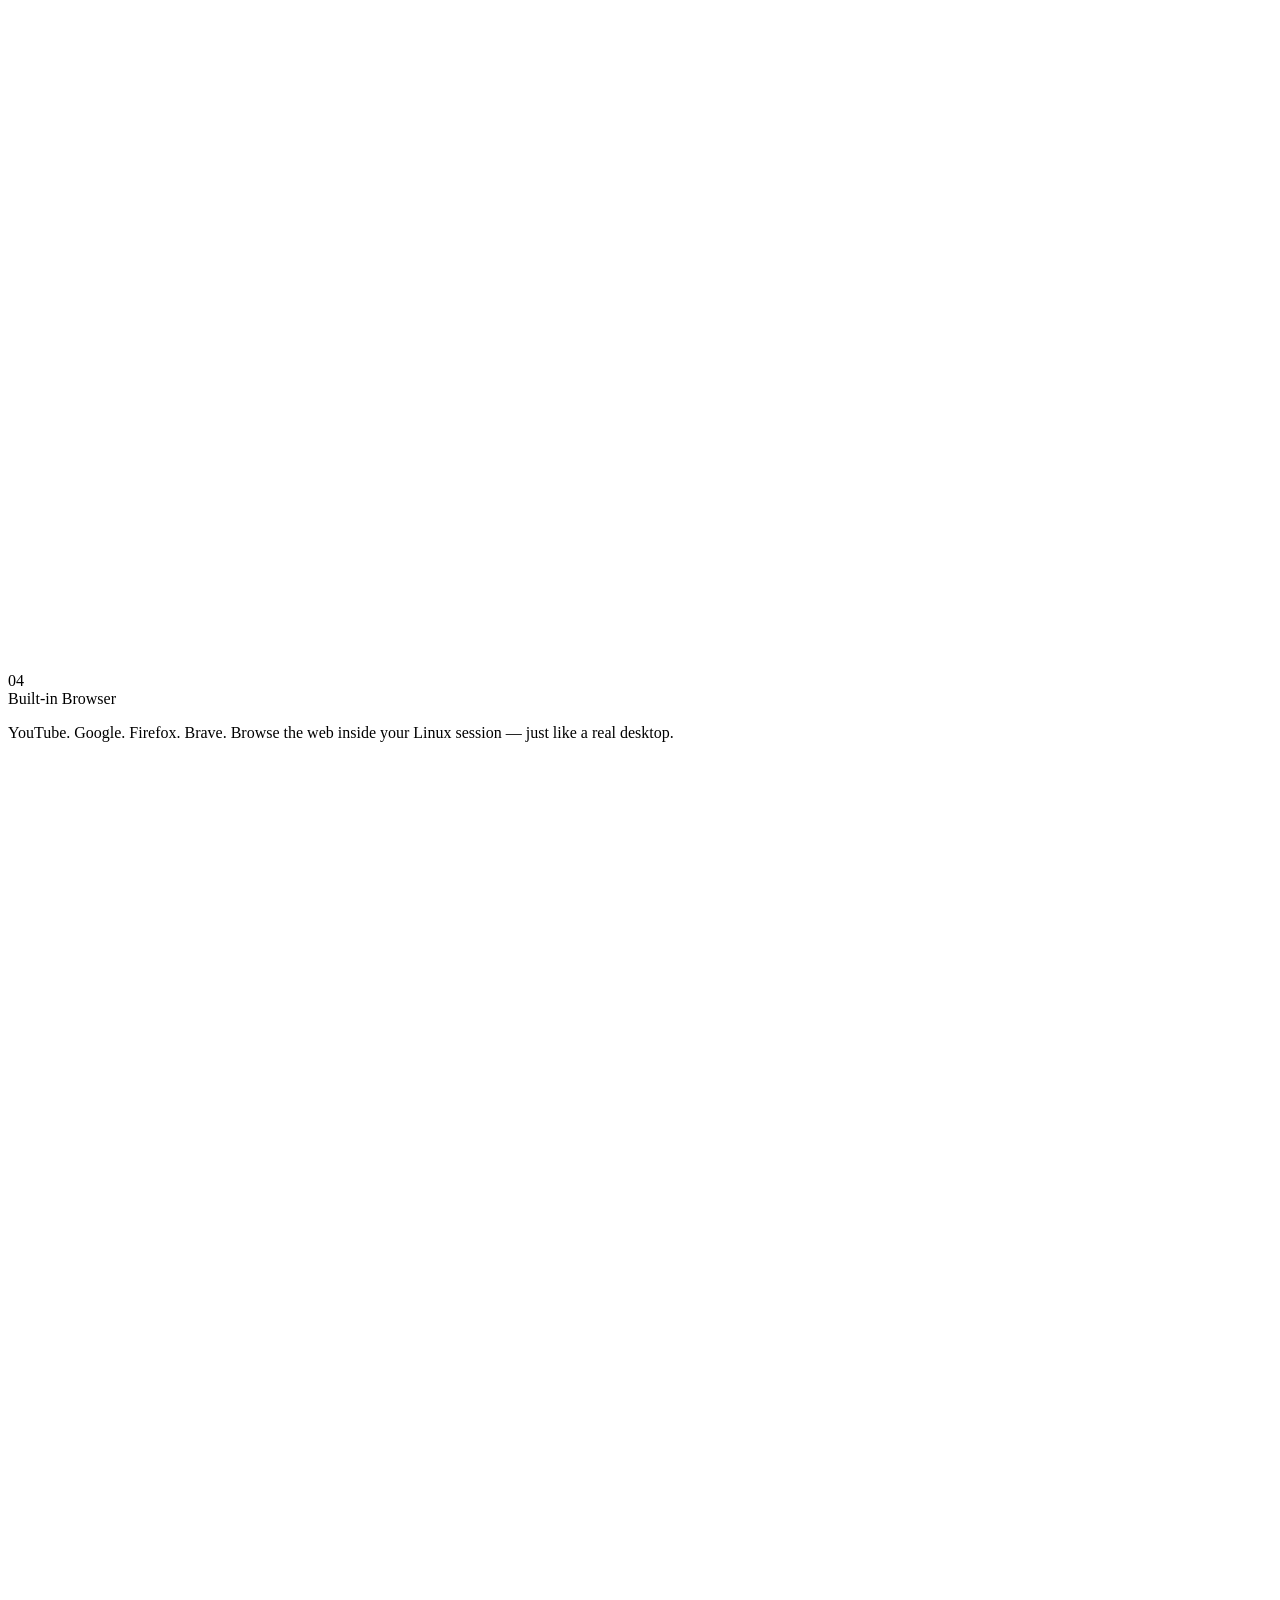
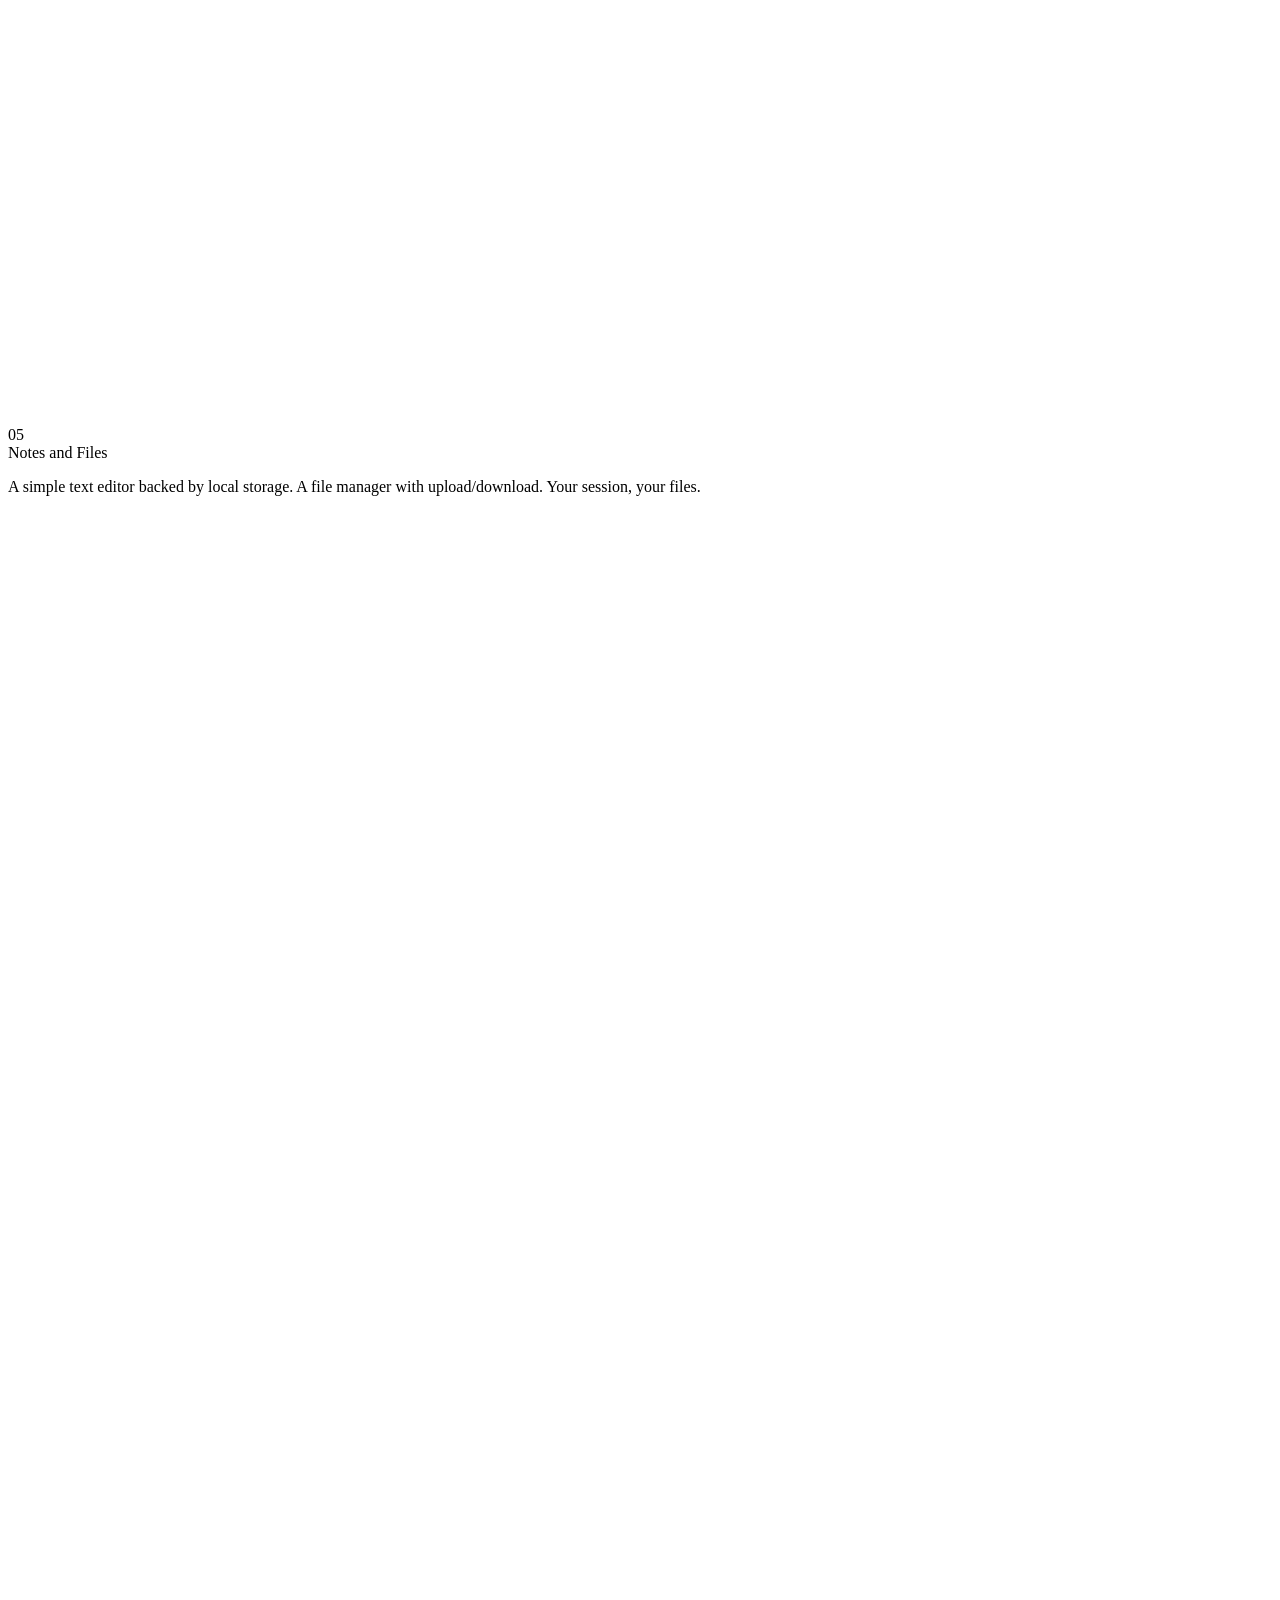
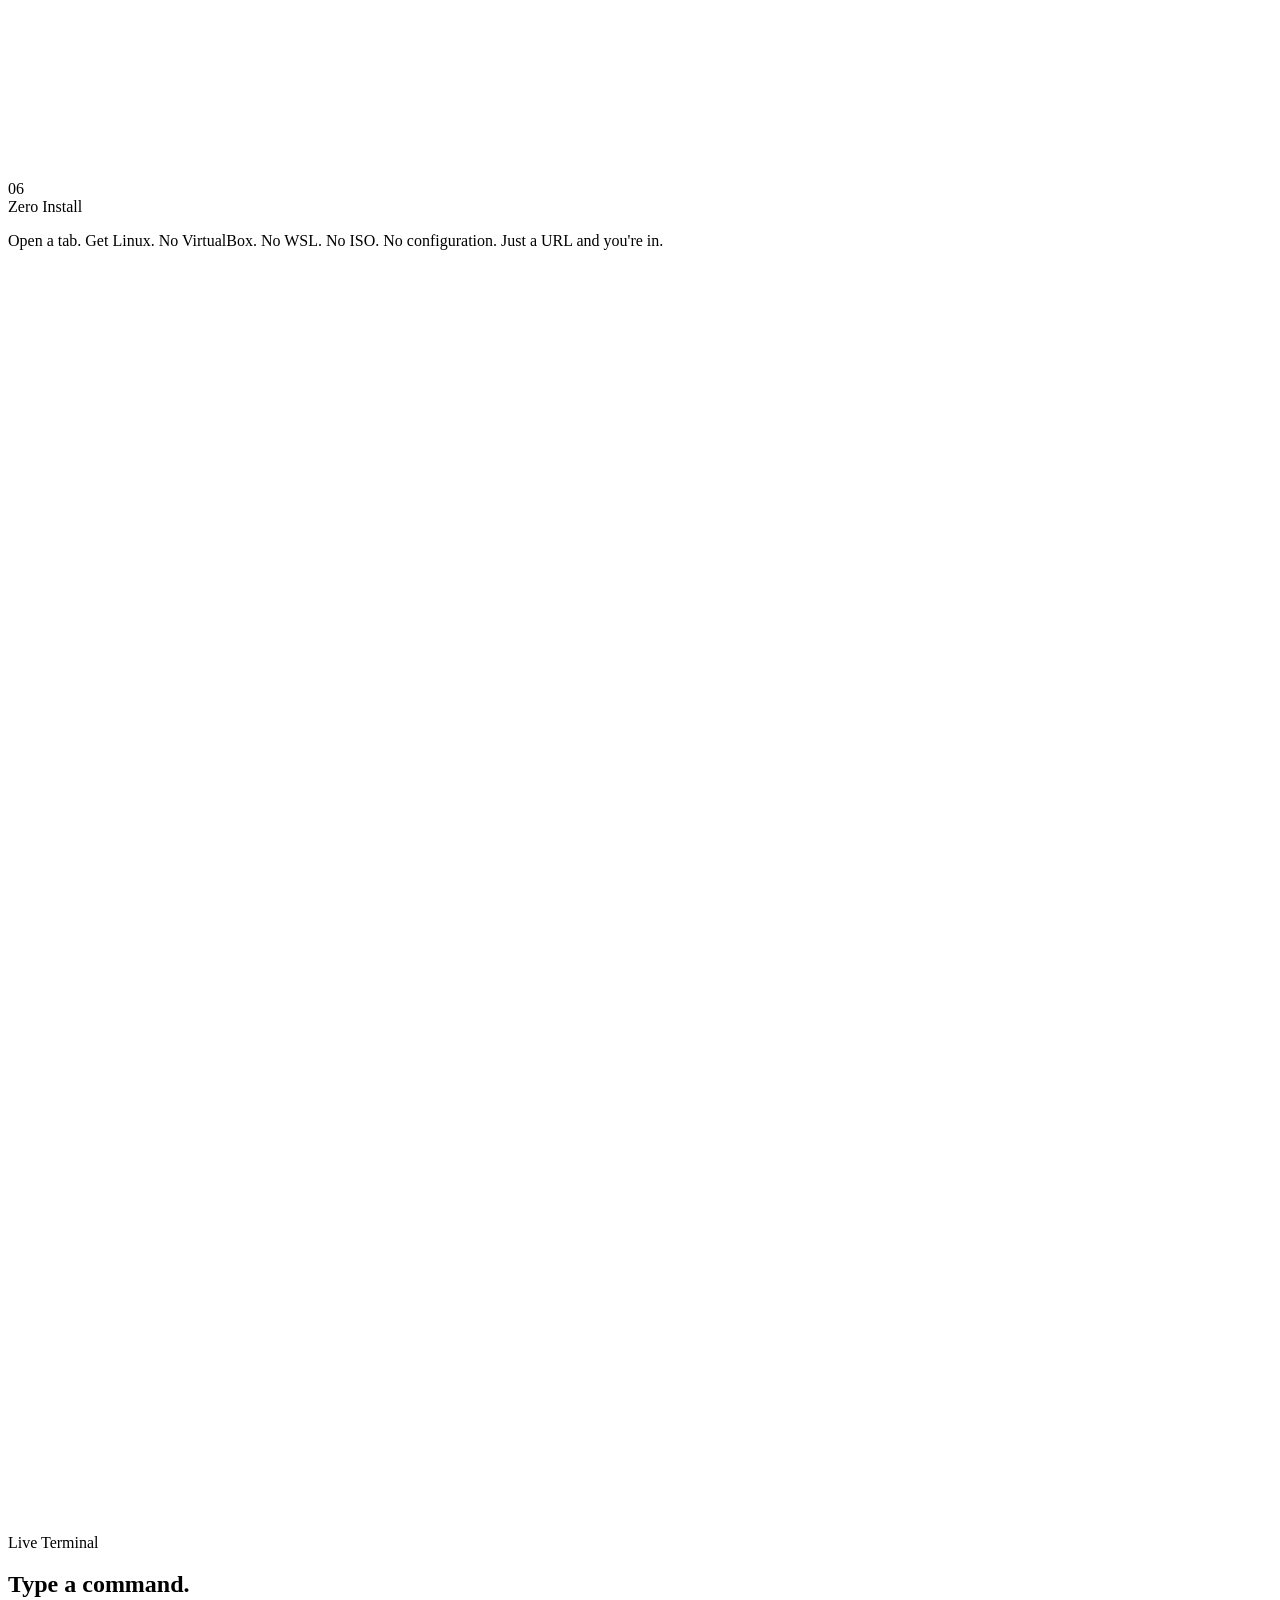
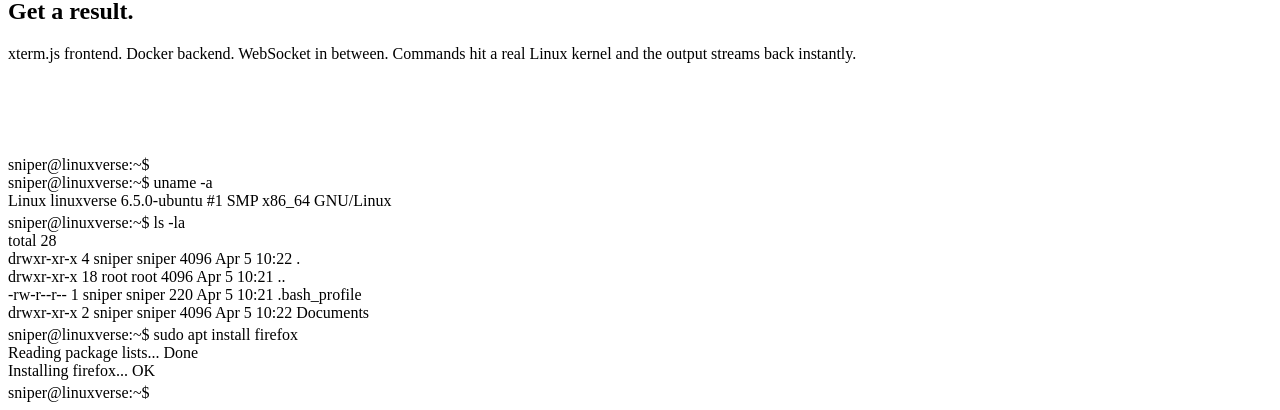
==== commit c407a526: "added the preview of terminal" ====
--- a/index.html
+++ b/index.html
@@ -209,7 +209,58 @@
 </div>
 </section>
 
-
+<!-- ── TERMINAL PREVIEW ── -->
+<section class="terminal-section" id="terminal">
+<div class="section-inner">
+    <div class="terminal-layout">
+    <div class="reveal">
+        <div class="glass section-badge">Live Terminal</div>
+        <h2 class="section-heading">Type a command.<br/>Get a result.</h2>
+        <p class="section-sub" style="margin-bottom:1.75rem;">xterm.js frontend. Docker backend. WebSocket in between. Commands hit a real Linux kernel and the output streams back instantly.</p>
+        <div style="display:flex;flex-direction:column;gap:0.6rem;">
+        <div style="display:flex;align-items:center;gap:0.75rem;">
+            <div style="width:6px;height:6px;border-radius:50%;background:var(--accent);flex-shrink:0;"></div>
+            <span style="font-size:0.78rem;color:rgba(255,255,255,0.5);">Real Docker execution — not simulation</span>
+        </div>
+        <div style="display:flex;align-items:center;gap:0.75rem;">
+            <div style="width:6px;height:6px;border-radius:50%;background:var(--accent);flex-shrink:0;"></div>
+            <span style="font-size:0.78rem;color:rgba(255,255,255,0.5);">WebSocket streaming for instant output</span>
+        </div>
+        <div style="display:flex;align-items:center;gap:0.75rem;">
+            <div style="width:6px;height:6px;border-radius:50%;background:var(--accent);flex-shrink:0;"></div>
+            <span style="font-size:0.78rem;color:rgba(255,255,255,0.5);">Command filter blocks dangerous operations</span>
+        </div>
+        </div>
+    </div>
+
+    <div class="glass terminal-window reveal reveal-d2">
+        <div class="terminal-bar">
+        <div class="t-btn t-close"></div>
+        <div class="t-btn t-min"></div>
+        <div class="t-btn t-max"></div>
+        <span class="terminal-title">sniper@linuxverse:~$</span>
+        </div>
+        <div class="terminal-body">
+        <div><span class="t-prompt">sniper@linuxverse</span><span class="t-cmd">:~$ </span><span class="t-cmd">uname -a</span></div>
+        <div class="t-out">Linux linuxverse 6.5.0-ubuntu #1 SMP x86_64 GNU/Linux</div>
+        <div style="margin-top:0.25rem;"></div>
+        <div><span class="t-prompt">sniper@linuxverse</span><span class="t-cmd">:~$ </span><span class="t-cmd">ls -la</span></div>
+        <div class="t-out">total 28</div>
+        <div class="t-out">drwxr-xr-x  4 sniper sniper 4096 Apr  5 10:22 .</div>
+        <div class="t-out">drwxr-xr-x 18 root   root   4096 Apr  5 10:21 ..</div>
+        <div class="t-out">-rw-r--r--  1 sniper sniper  220 Apr  5 10:21 .bash_profile</div>
+        <div class="t-out">drwxr-xr-x  2 sniper sniper 4096 Apr  5 10:22 Documents</div>
+        <div style="margin-top:0.25rem;"></div>
+        <div><span class="t-prompt">sniper@linuxverse</span><span class="t-cmd">:~$ </span><span class="t-cmd">sudo apt install firefox</span></div>
+        <div class="t-out">Reading package lists... Done</div>
+        <div class="cmd-safe">Installing firefox... OK</div>
+        <div style="margin-top:0.25rem;"></div>
+        <div><span class="t-prompt">sniper@linuxverse</span><span class="t-cmd">:~$ </span><span class="t-blink"></span></div>
+        </div>
+    </div>
+    </div>
+</div>
+</section>
 
 </body>
 </html>
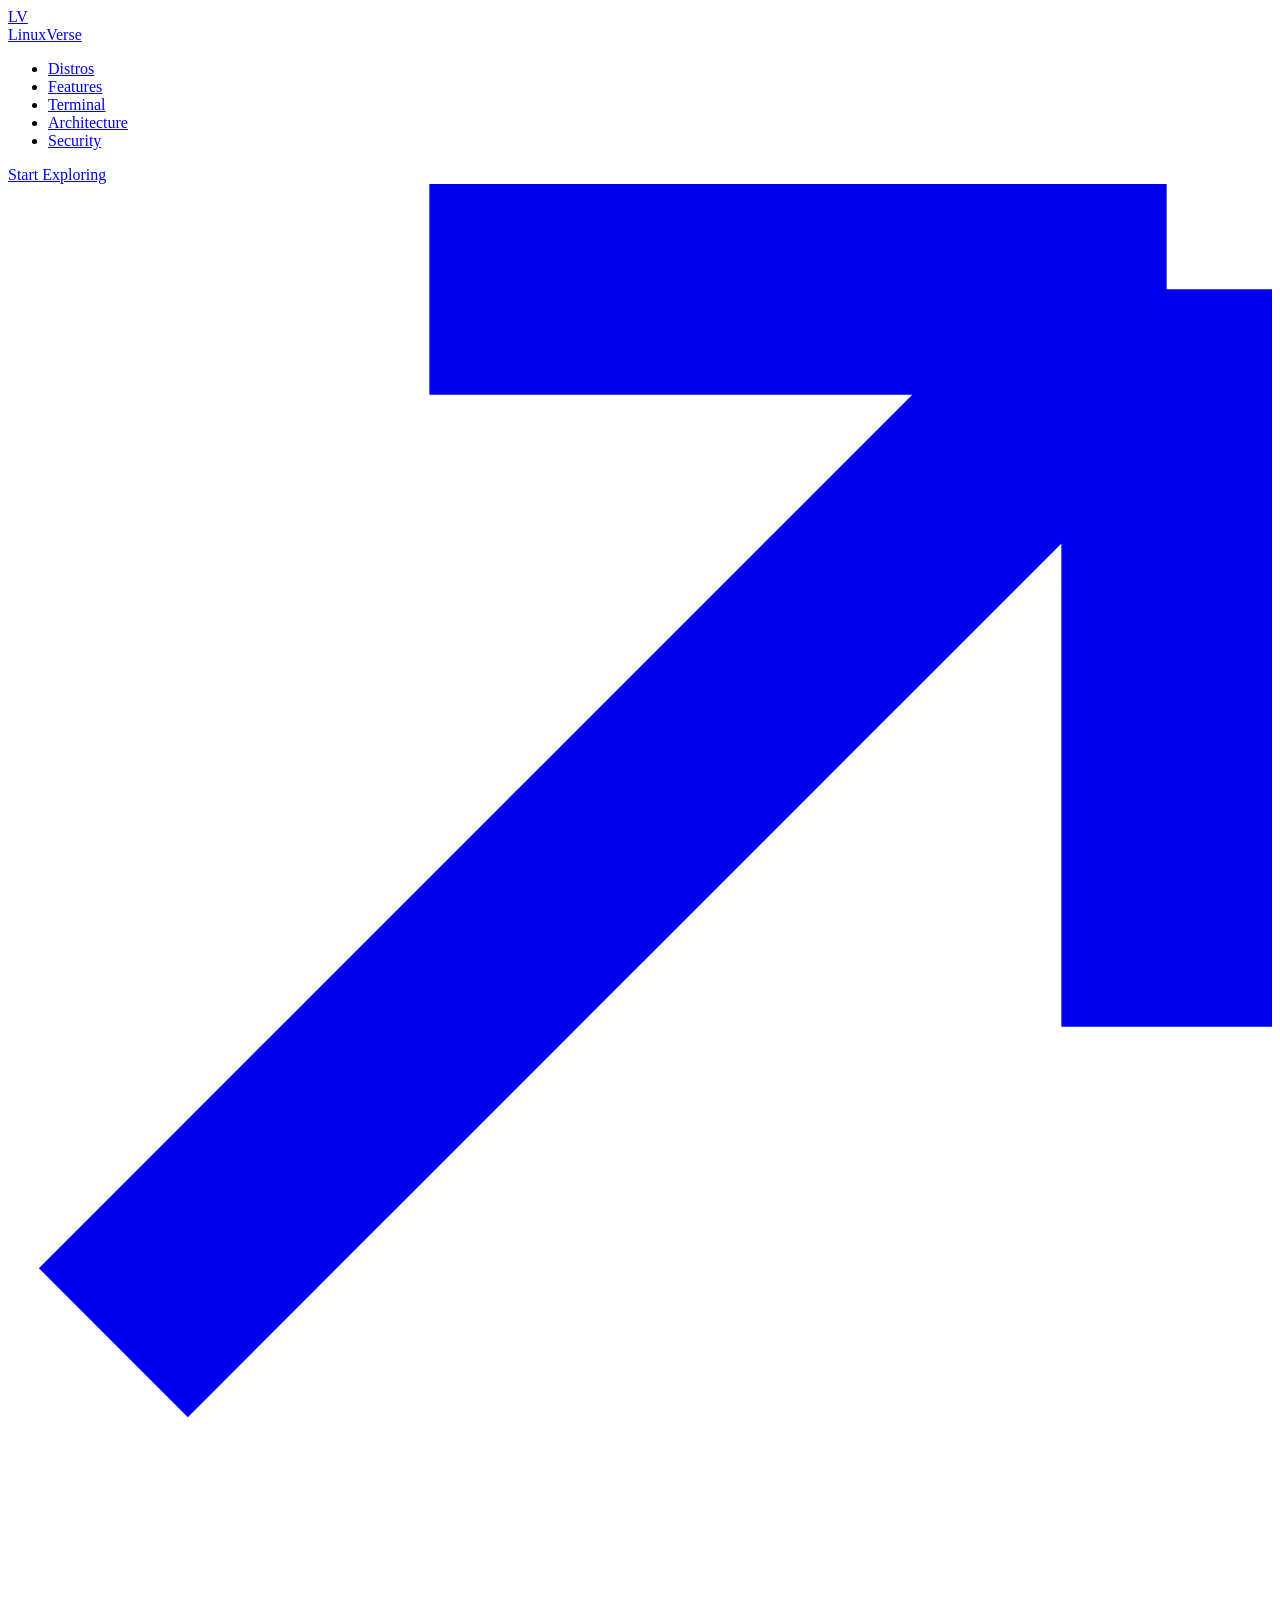
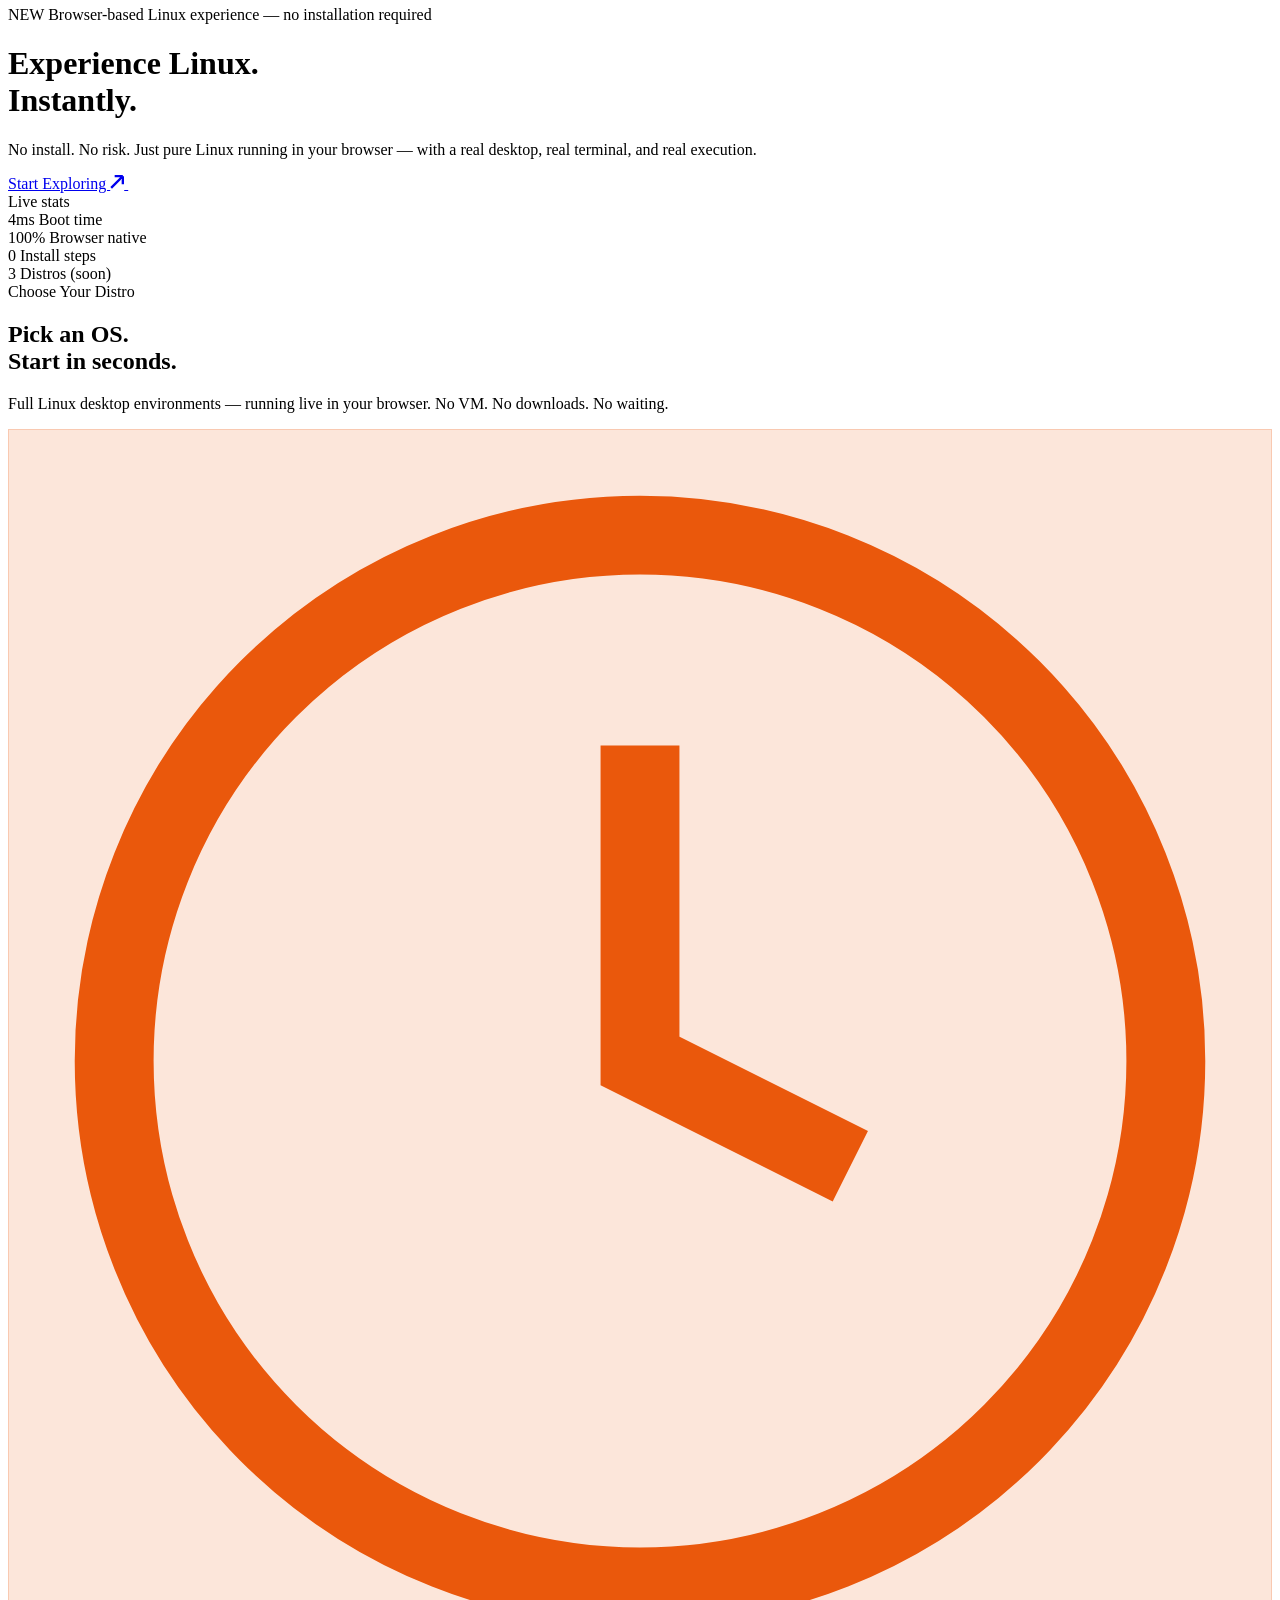
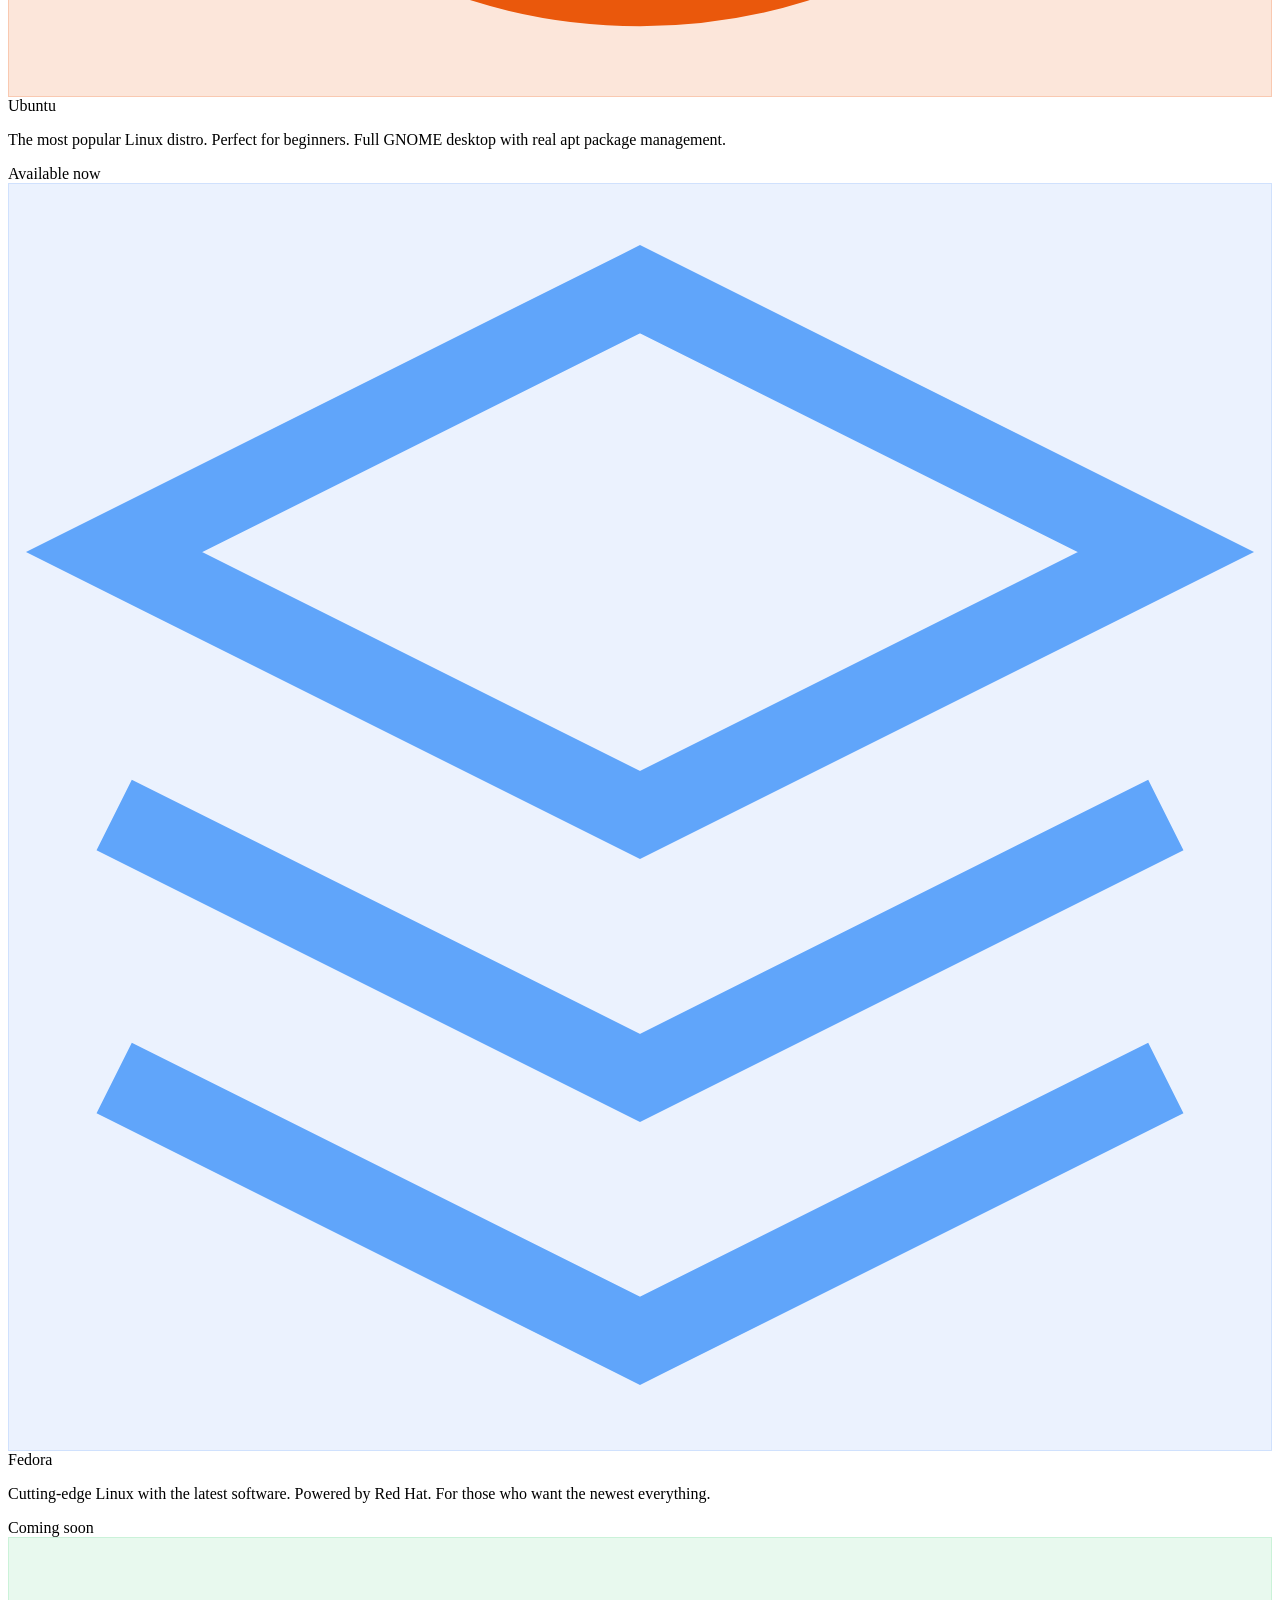
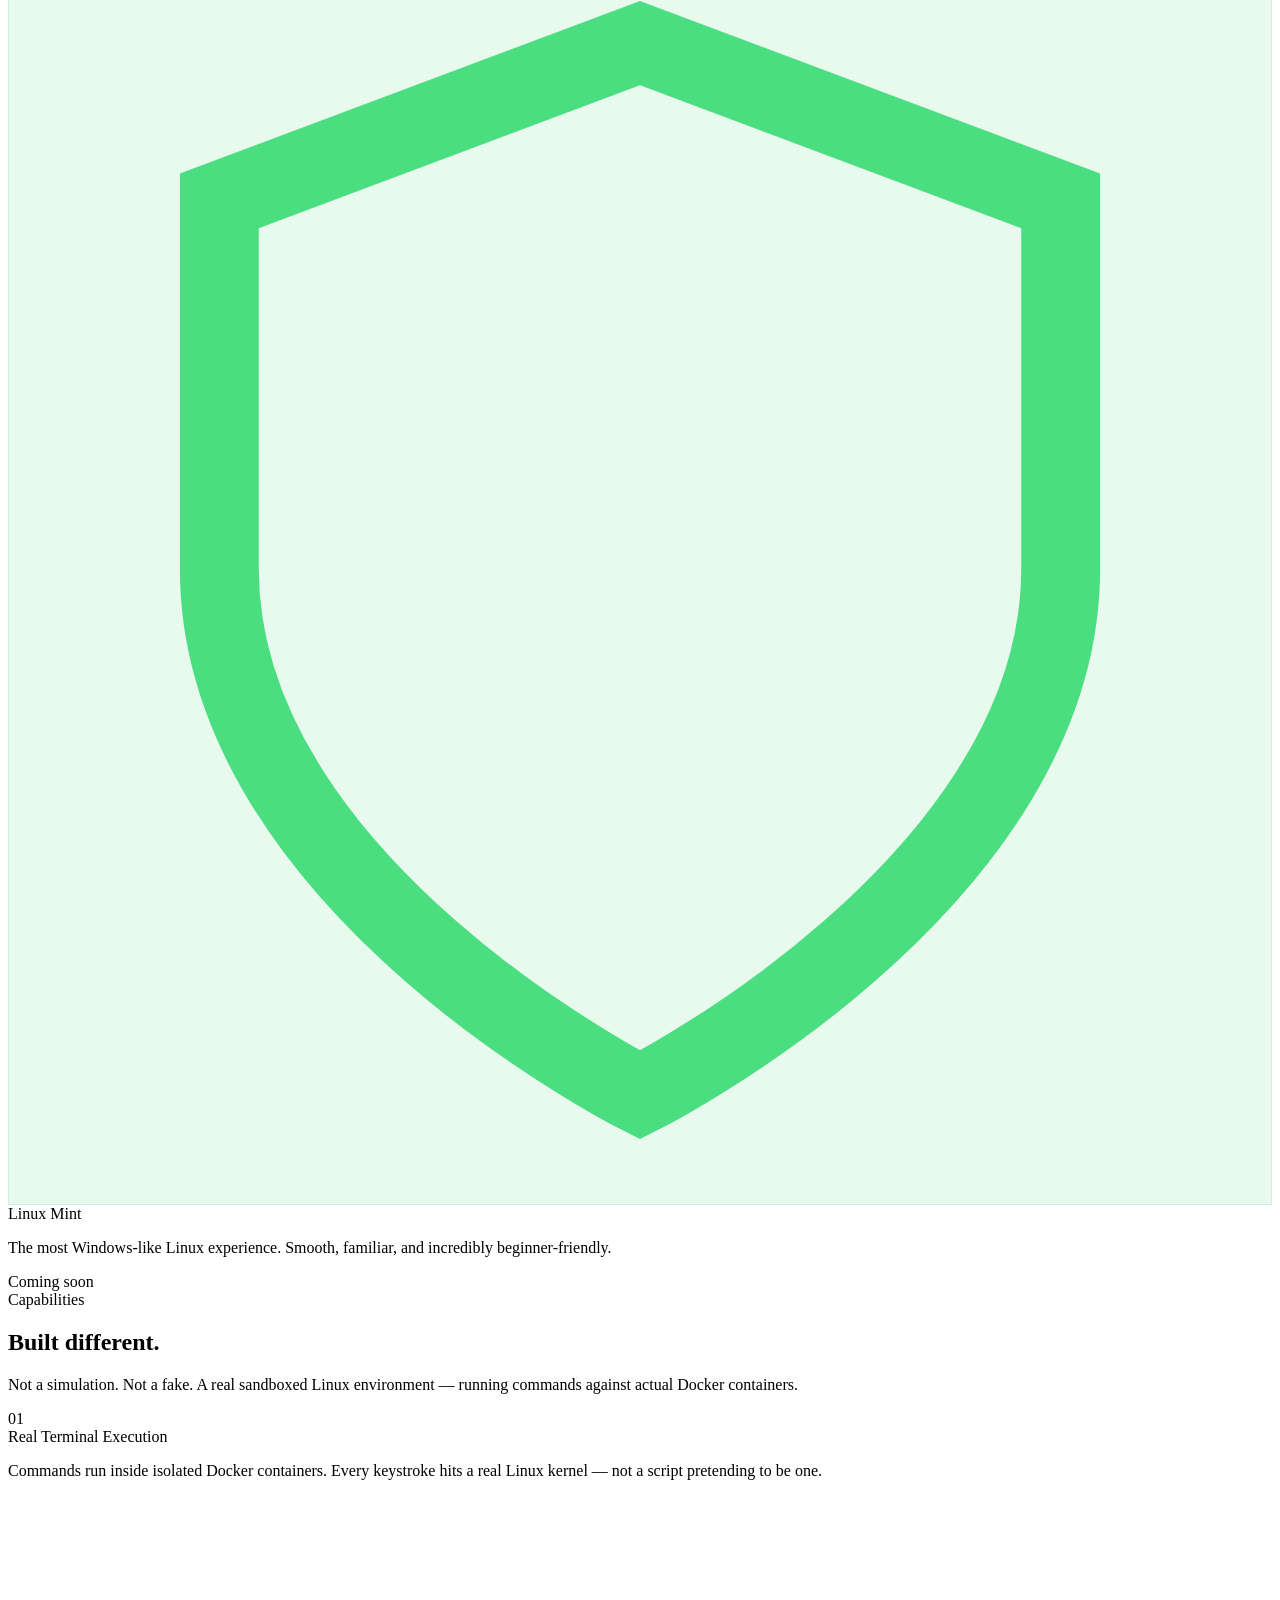
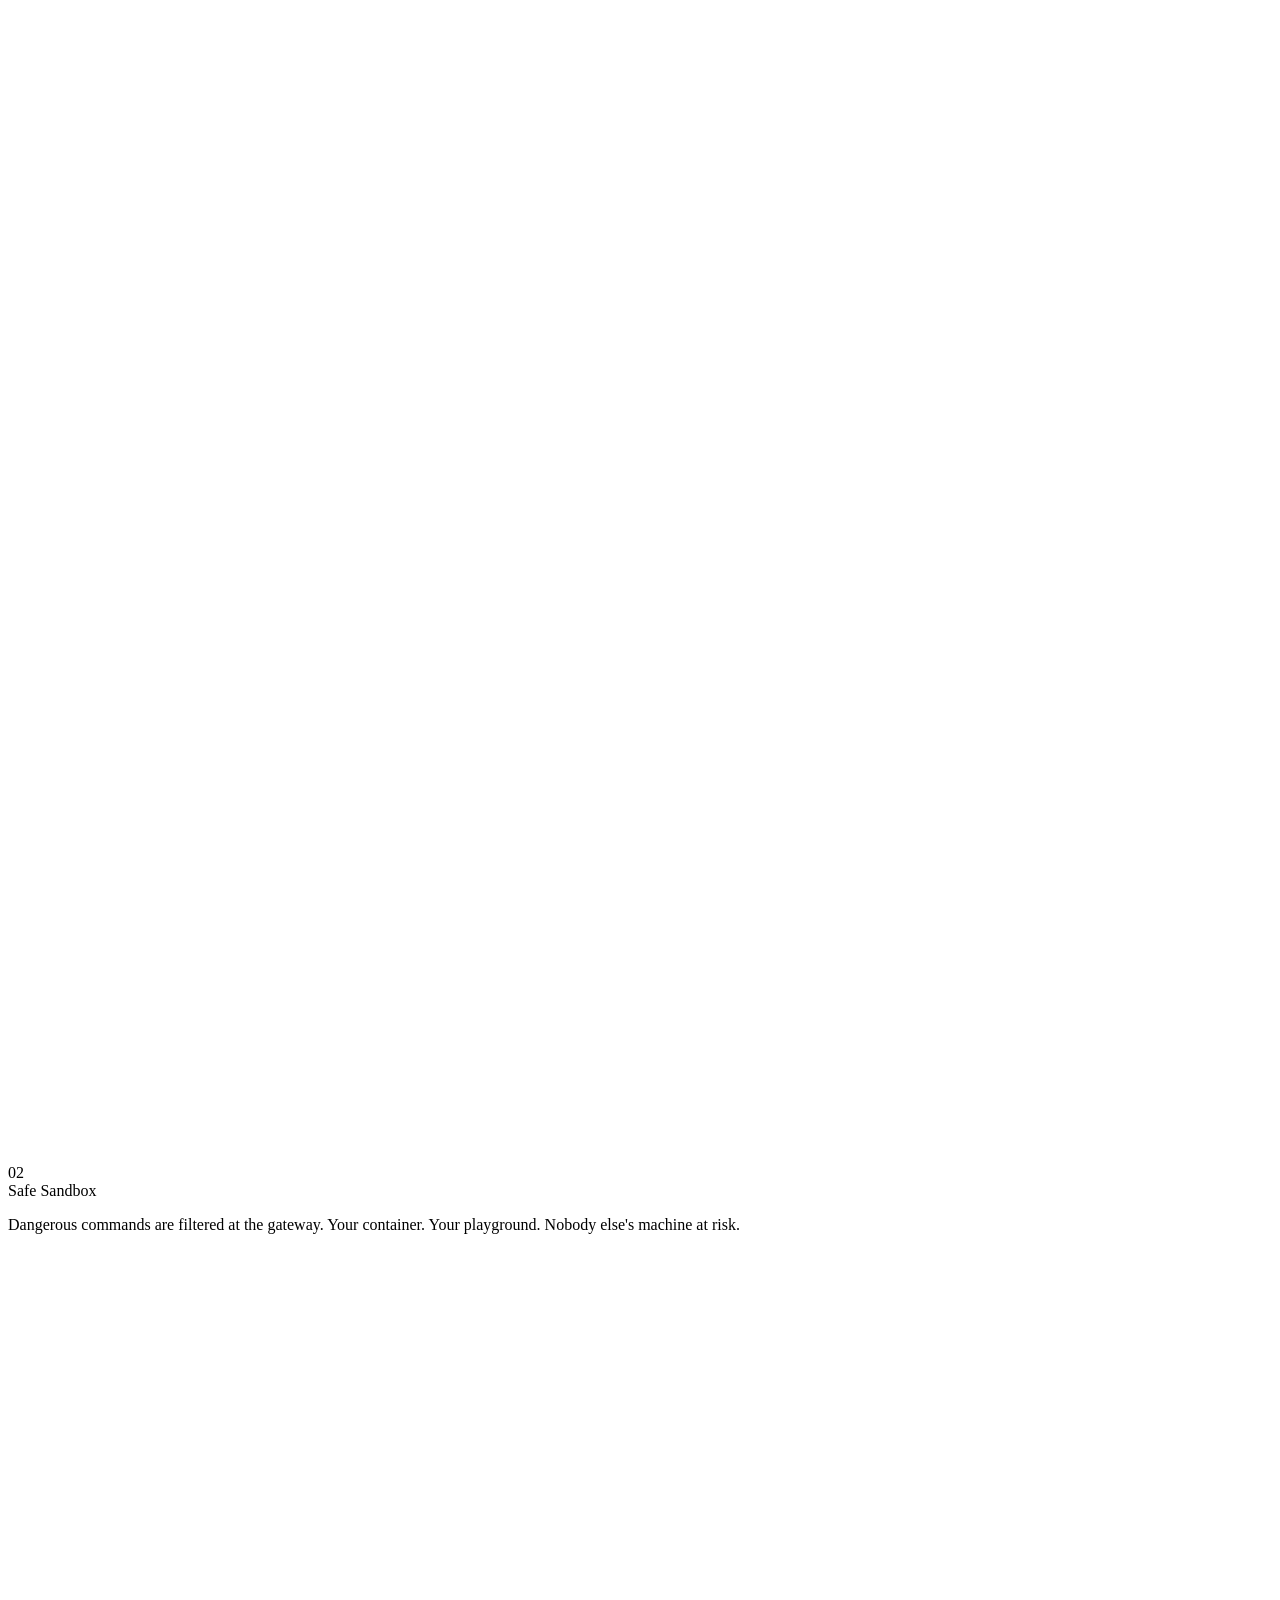
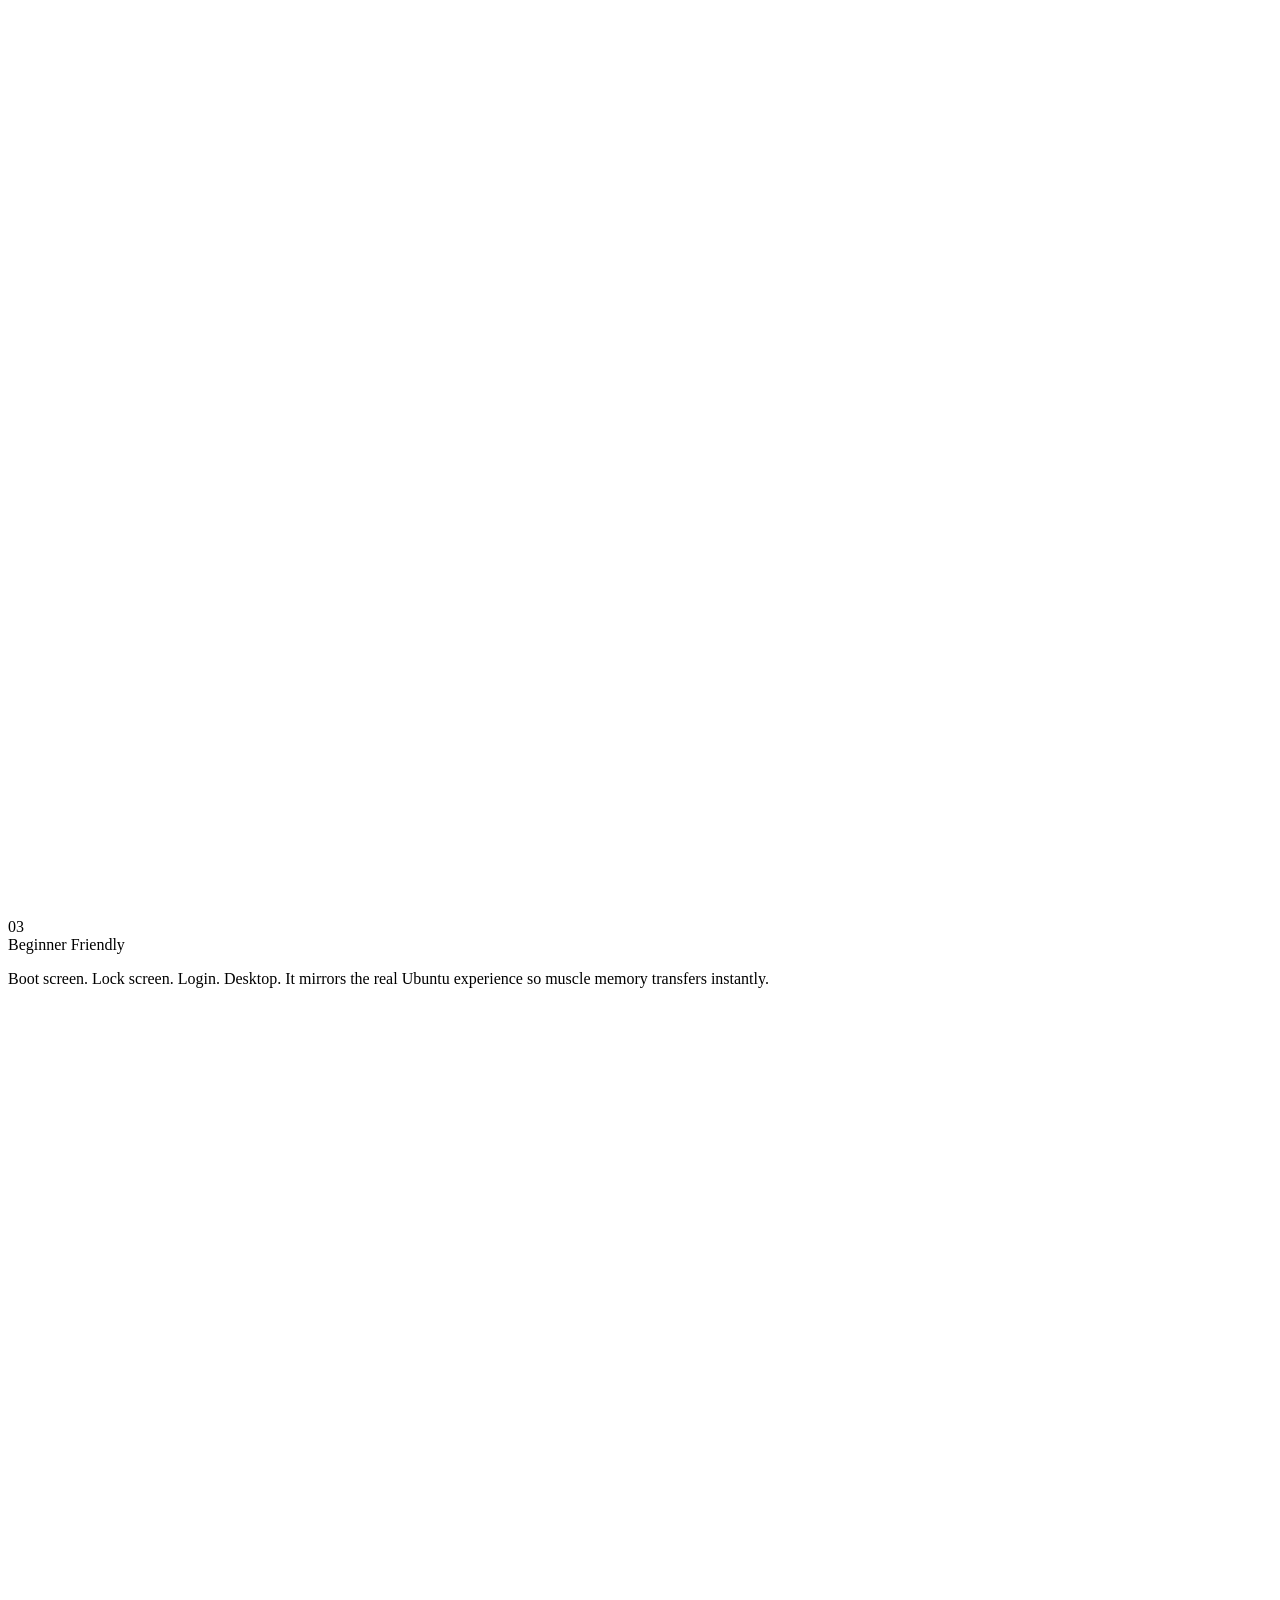
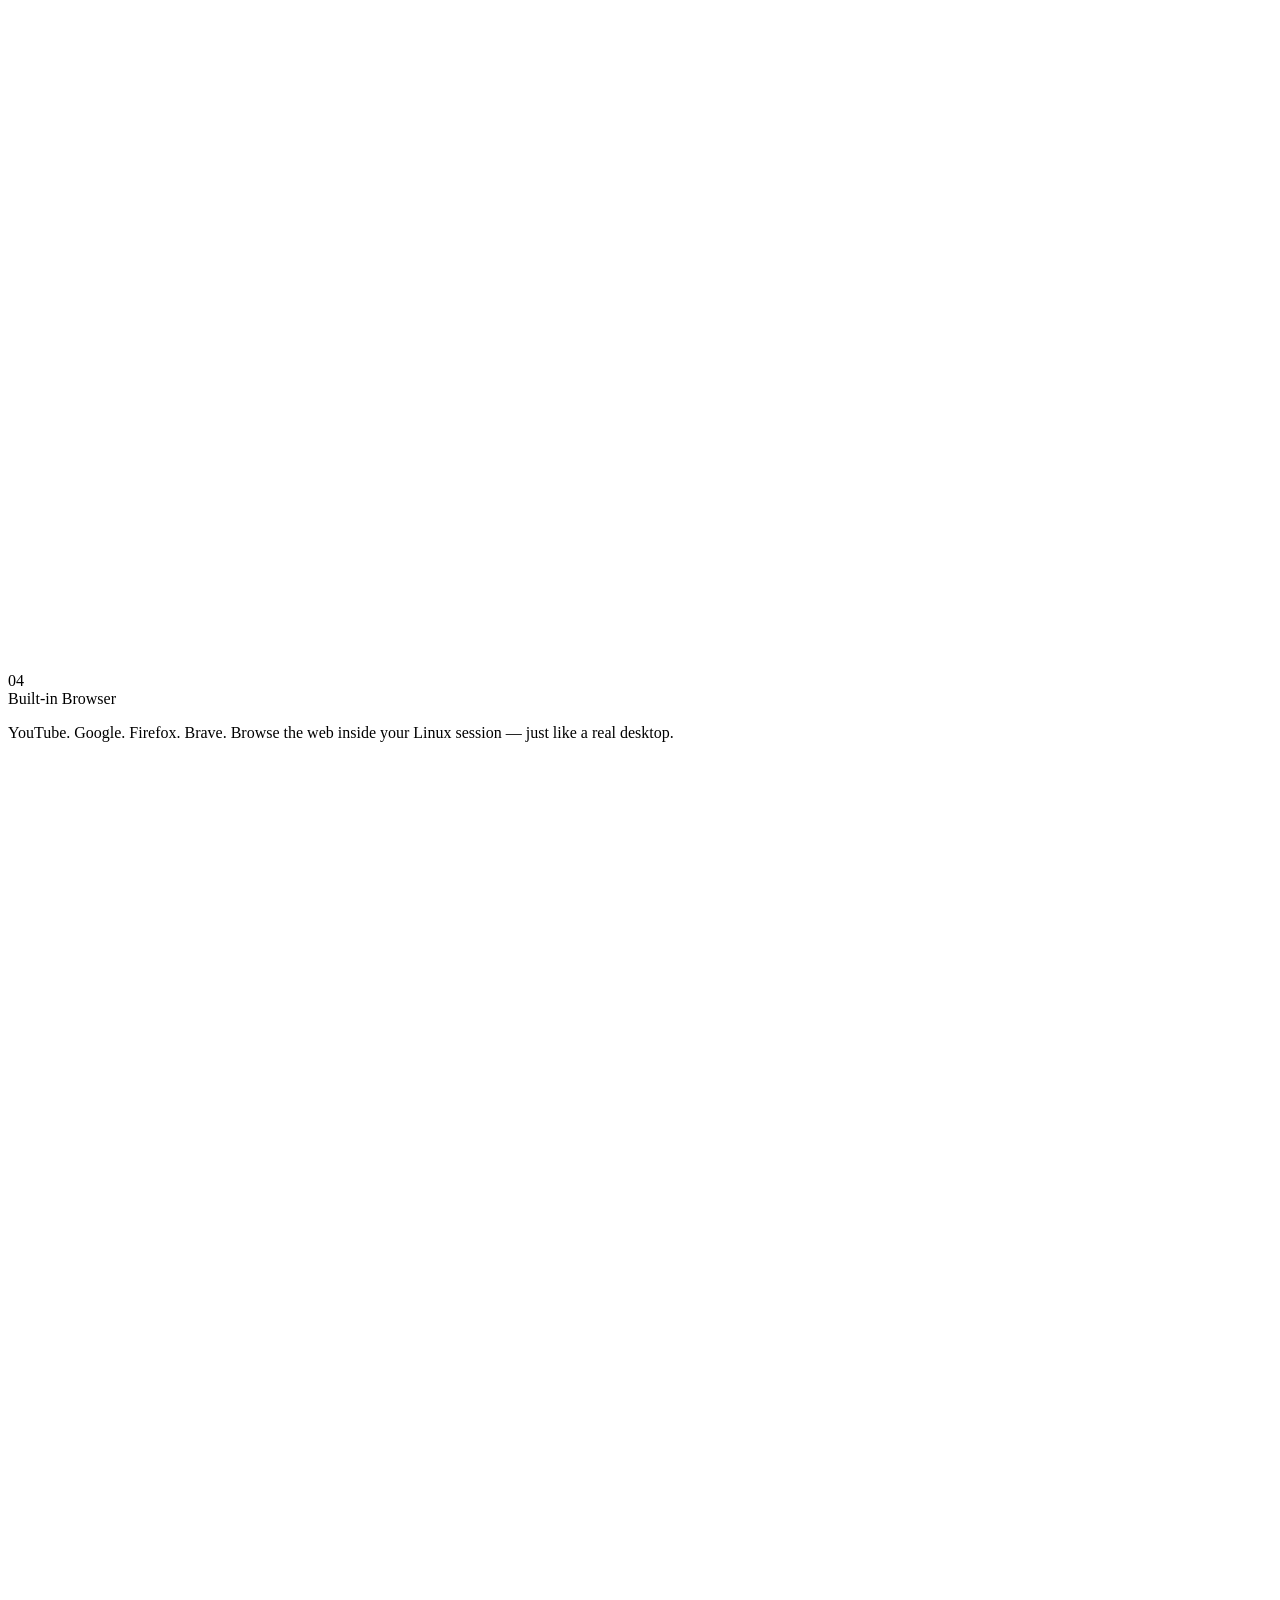
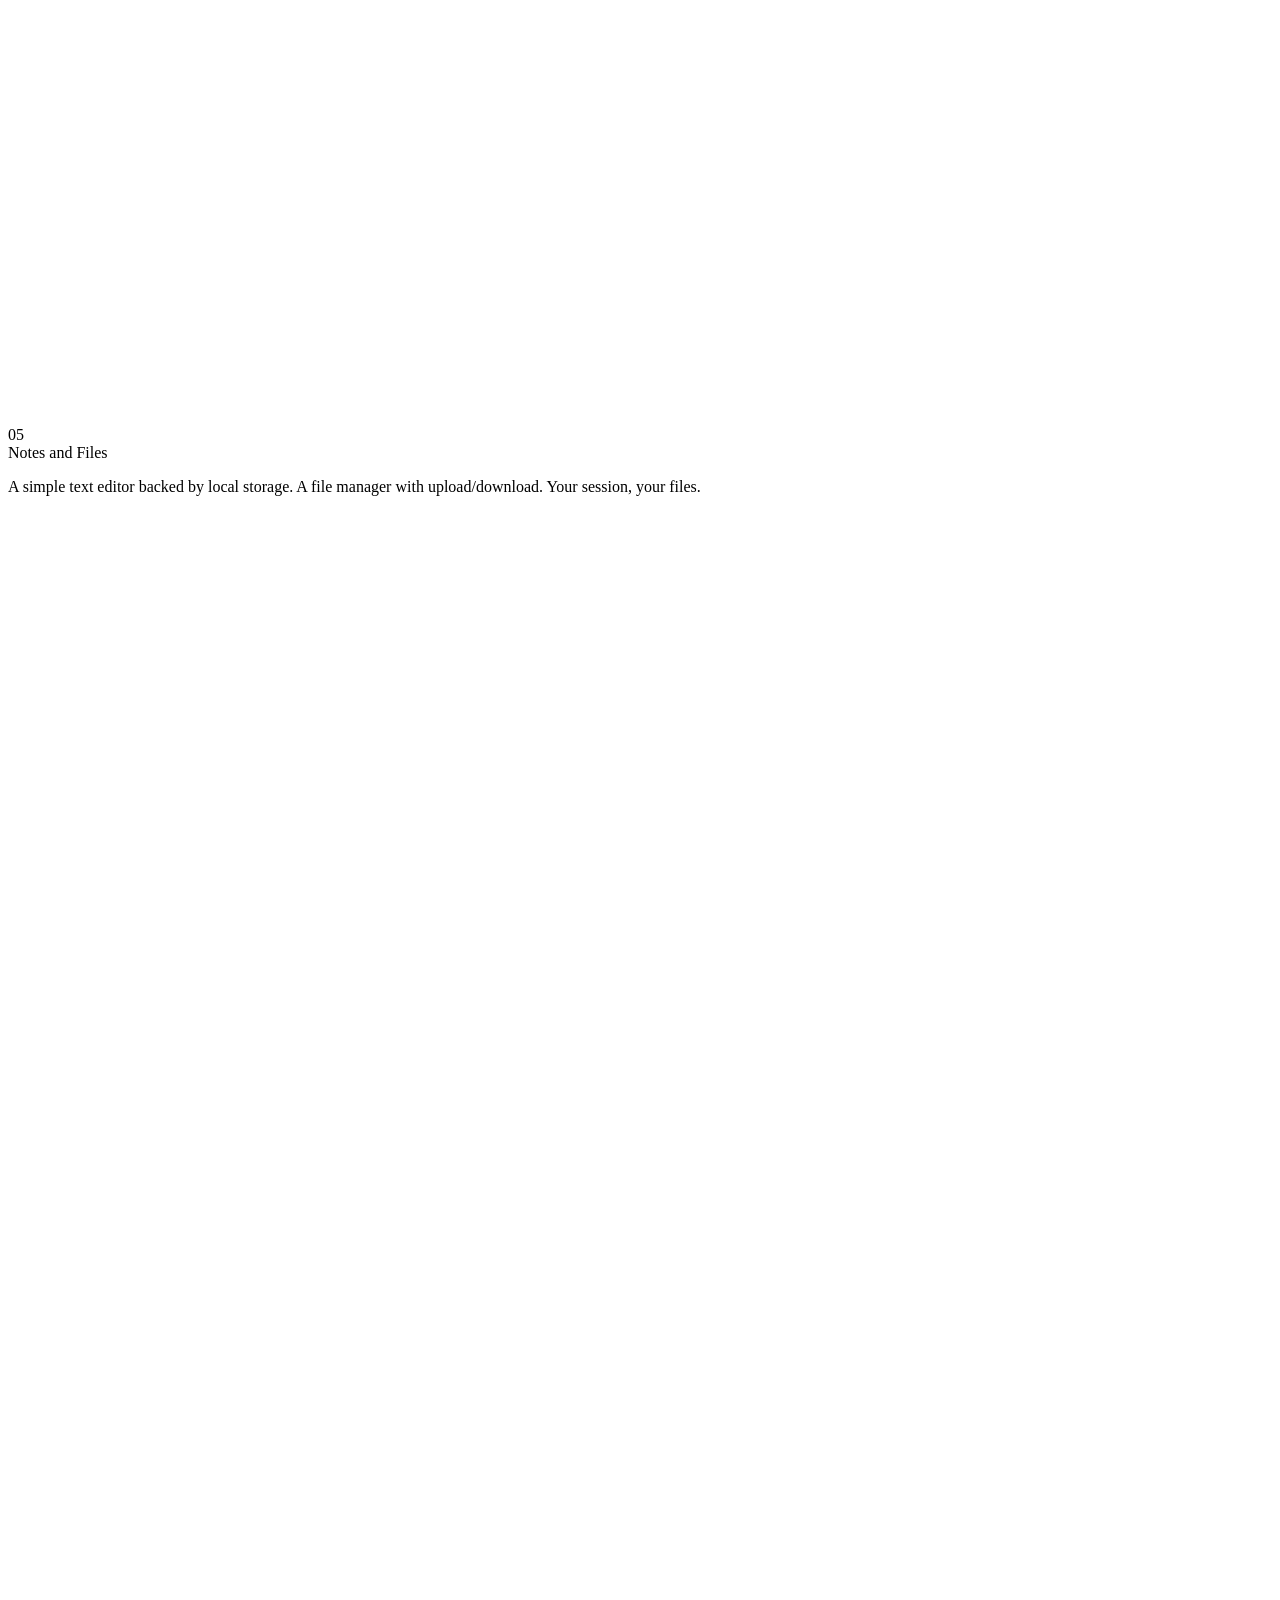
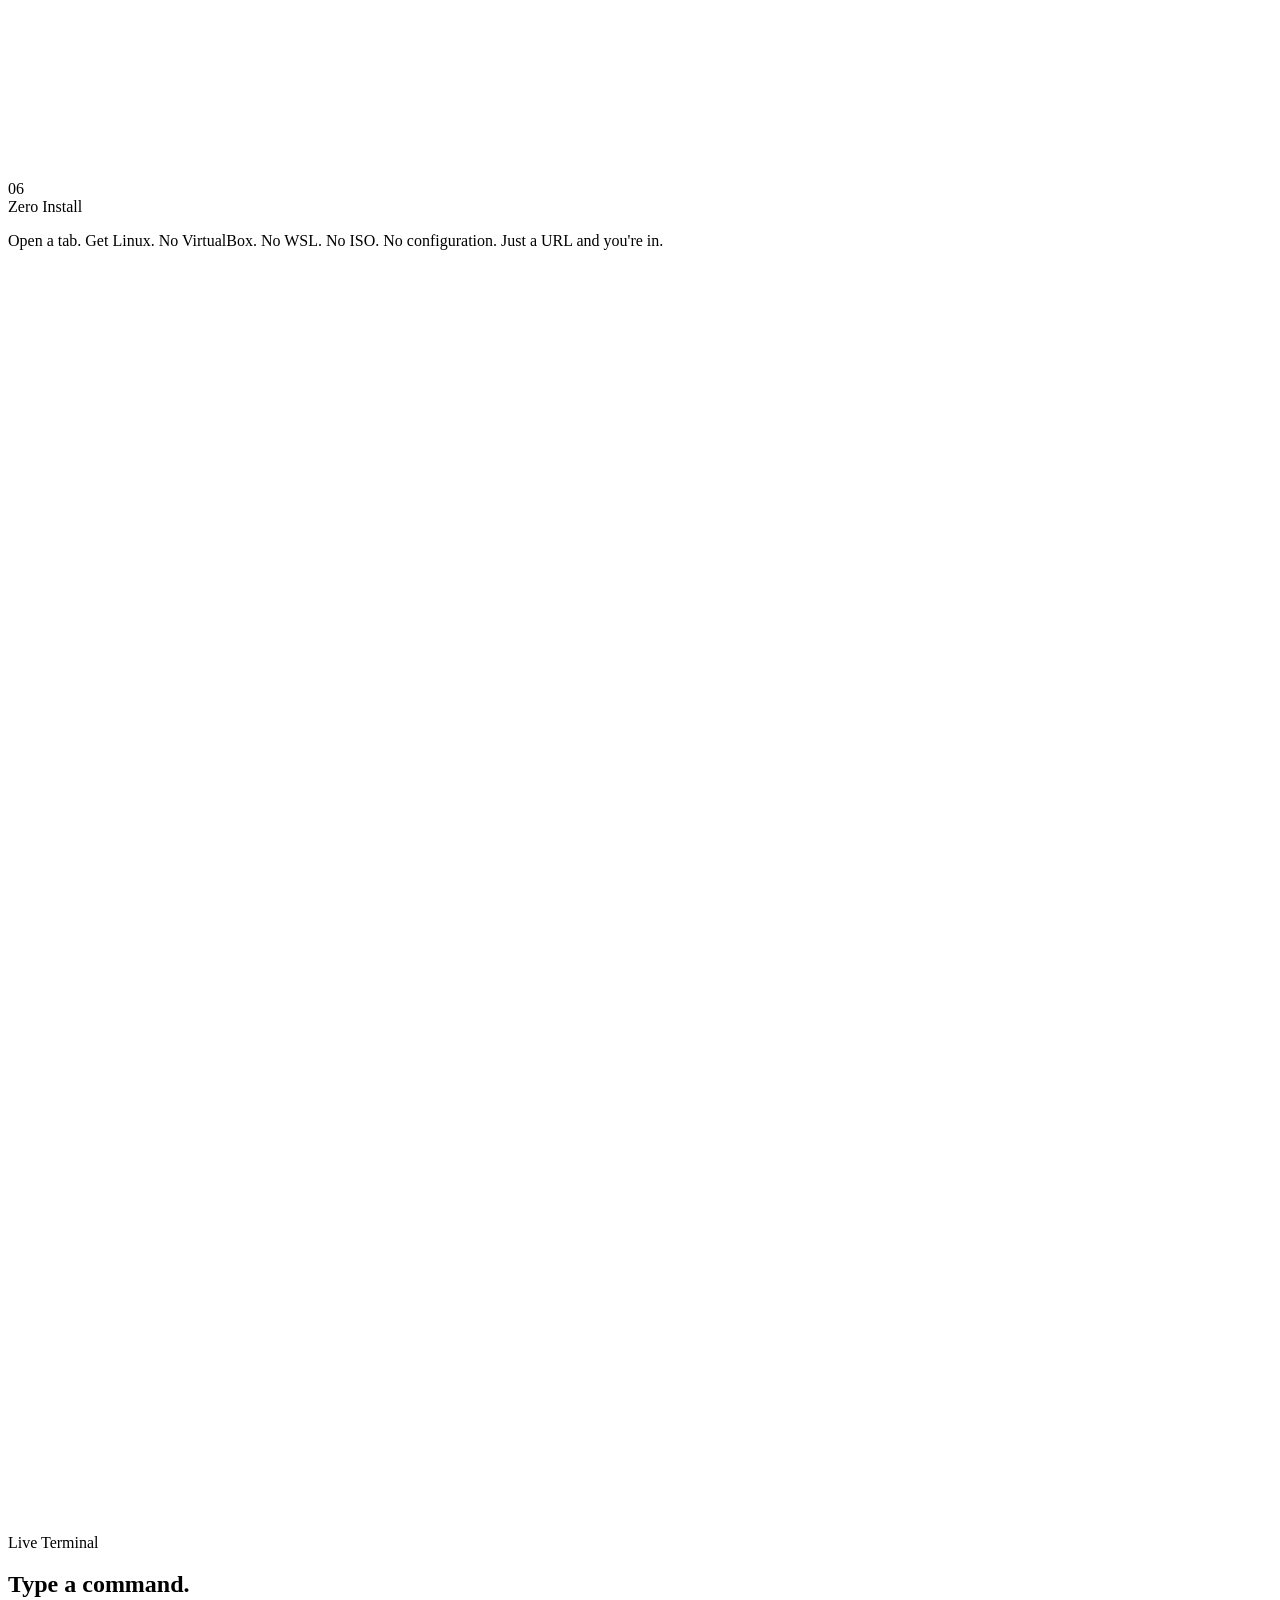
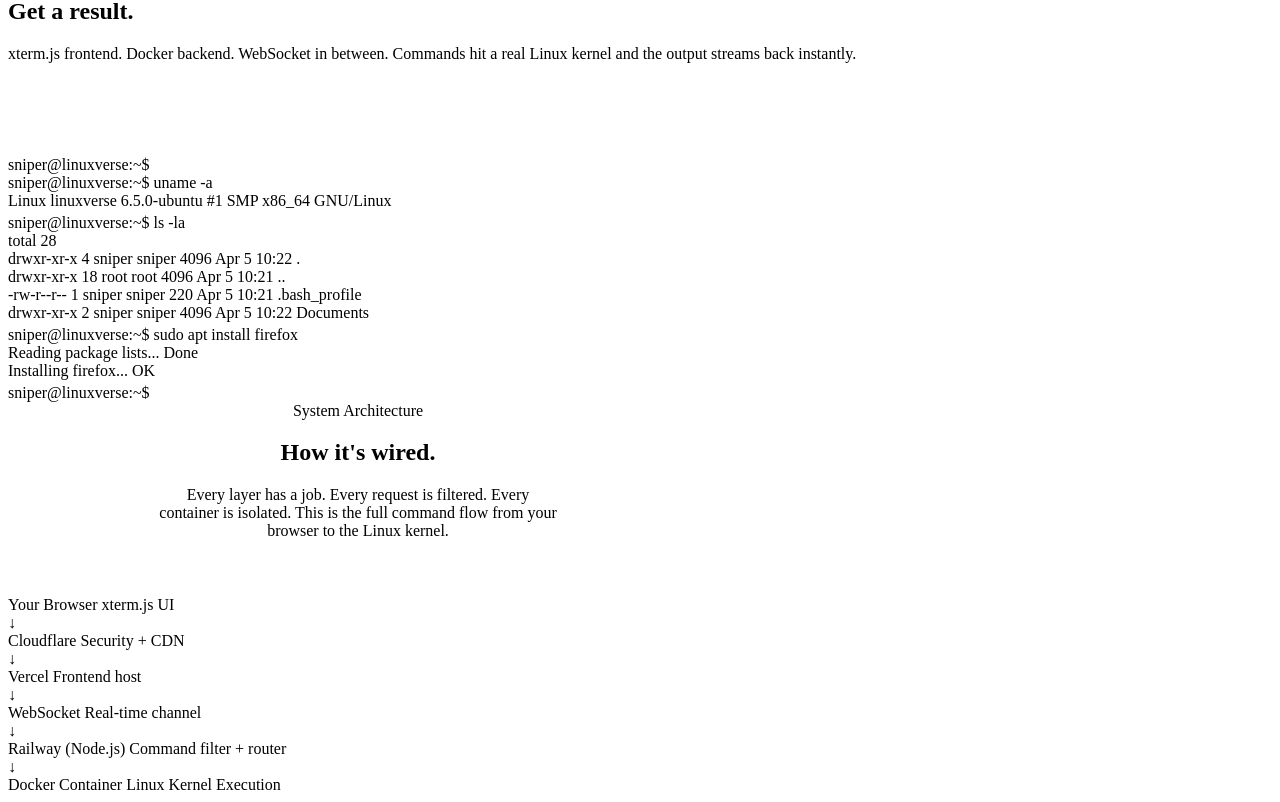
==== commit 4233a9d3: "added the architecture like how that works and etc texture" ====
--- a/index.html
+++ b/index.html
@@ -262,5 +262,49 @@
 </div>
 </section>
 
+<!-- ── ARCHITECTURE ── -->
+<section class="arch-section" id="arch">
+<div class="section-inner" style="max-width:700px;">
+    <div class="reveal" style="text-align:center;">
+    <div class="glass section-badge">System Architecture</div>
+    <h2 class="section-heading">How it's wired.</h2>
+    <p class="section-sub" style="max-width:400px;margin:0 auto 3.5rem;">Every layer has a job. Every request is filtered. Every container is isolated. This is the full command flow from your browser to the Linux kernel.</p>
+    </div>
+
+    <div class="arch-flow">
+    <div class="glass-strong arch-node reveal">
+        <span>Your Browser</span>
+        <span class="arch-node-label">xterm.js UI</span>
+    </div>
+    <div class="arch-arrow reveal">↓</div>
+    <div class="glass arch-node reveal reveal-d1">
+        <span>Cloudflare</span>
+        <span class="arch-node-label">Security + CDN</span>
+    </div>
+    <div class="arch-arrow reveal reveal-d1">↓</div>
+    <div class="glass arch-node reveal reveal-d2">
+        <span>Vercel</span>
+        <span class="arch-node-label">Frontend host</span>
+    </div>
+    <div class="arch-arrow reveal reveal-d2">↓</div>
+    <div class="glass arch-node reveal reveal-d3">
+        <span>WebSocket</span>
+        <span class="arch-node-label">Real-time channel</span>
+    </div>
+    <div class="arch-arrow reveal reveal-d3">↓</div>
+    <div class="glass arch-node reveal reveal-d4">
+        <span>Railway (Node.js)</span>
+        <span class="arch-node-label">Command filter + router</span>
+    </div>
+    <div class="arch-arrow reveal reveal-d4">↓</div>
+    <div class="glass-strong arch-node reveal reveal-d5" style="border-color:rgba(74,222,128,0.2);">
+        <span style="color:var(--accent);">Docker Container</span>
+        <span class="arch-node-label">Linux Kernel Execution</span>
+    </div>
+    </div>
+</div>
+</section>
+
+
 </body>
 </html>
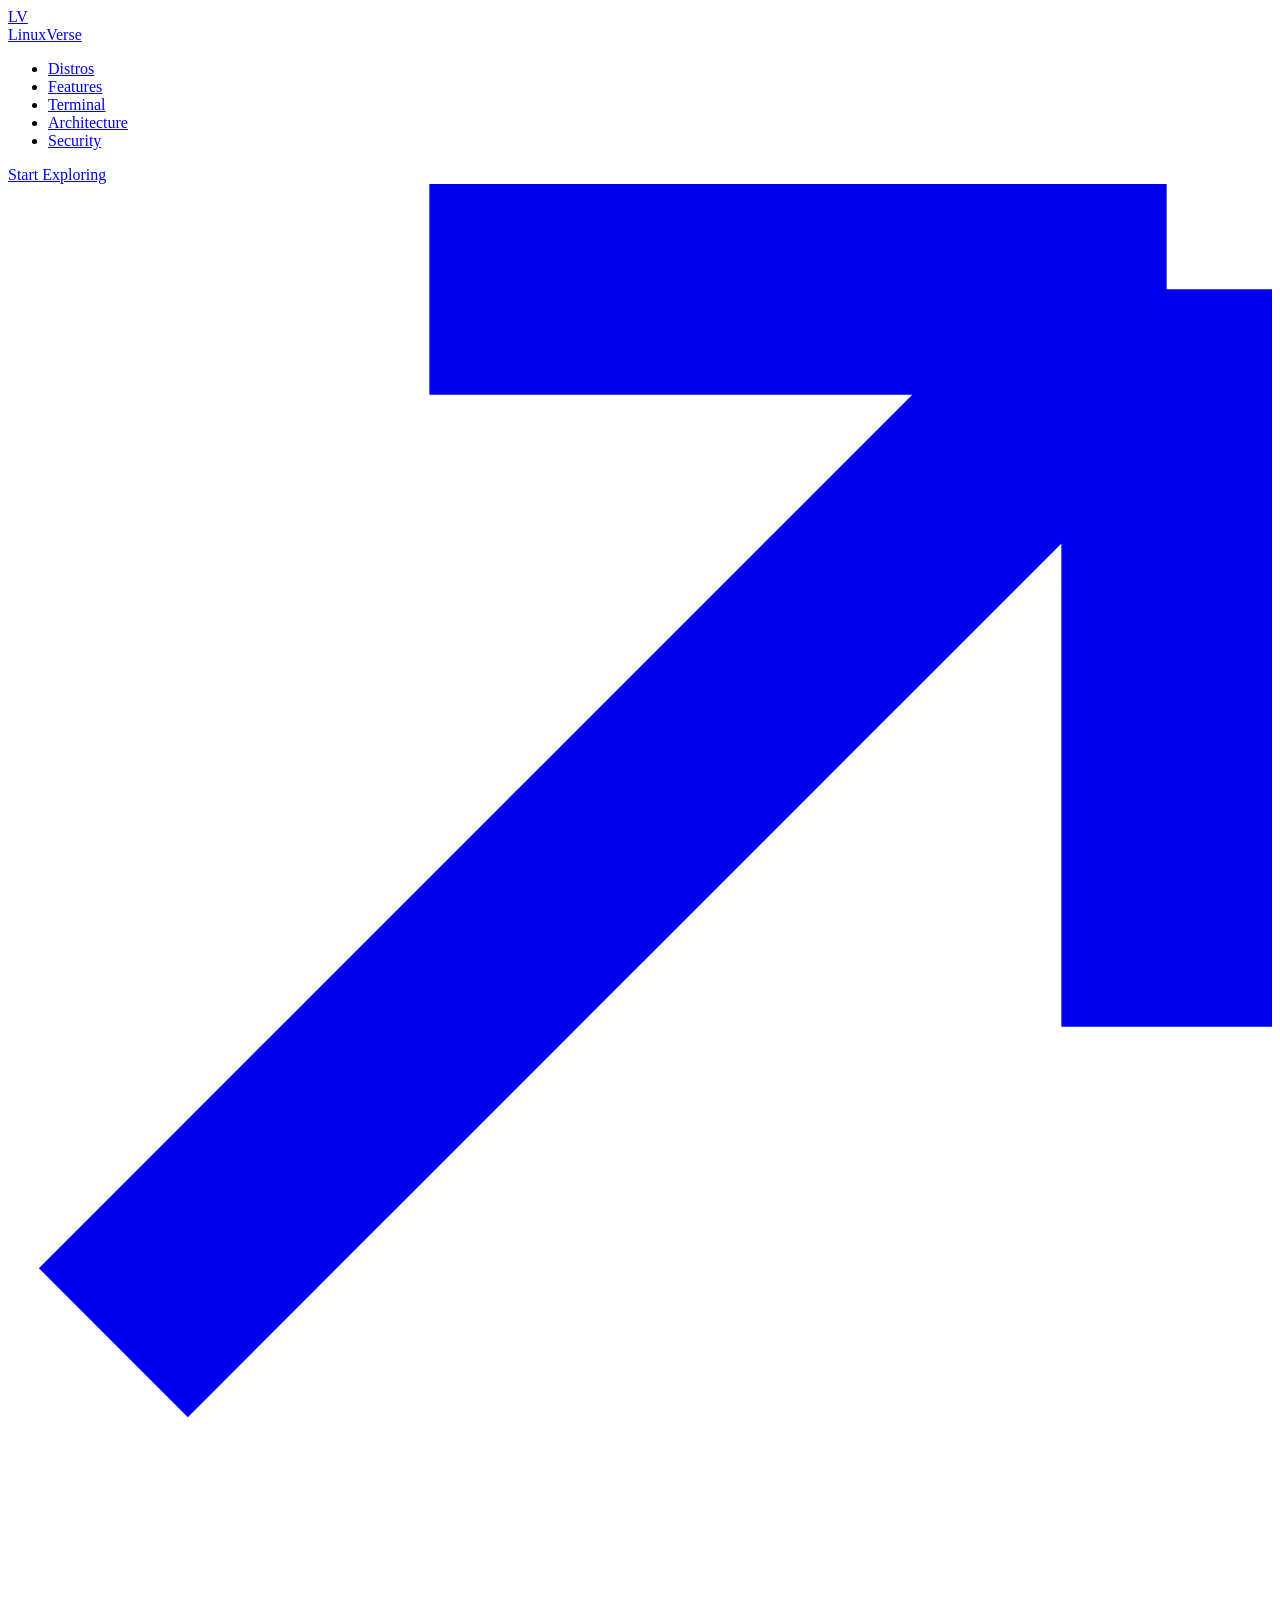
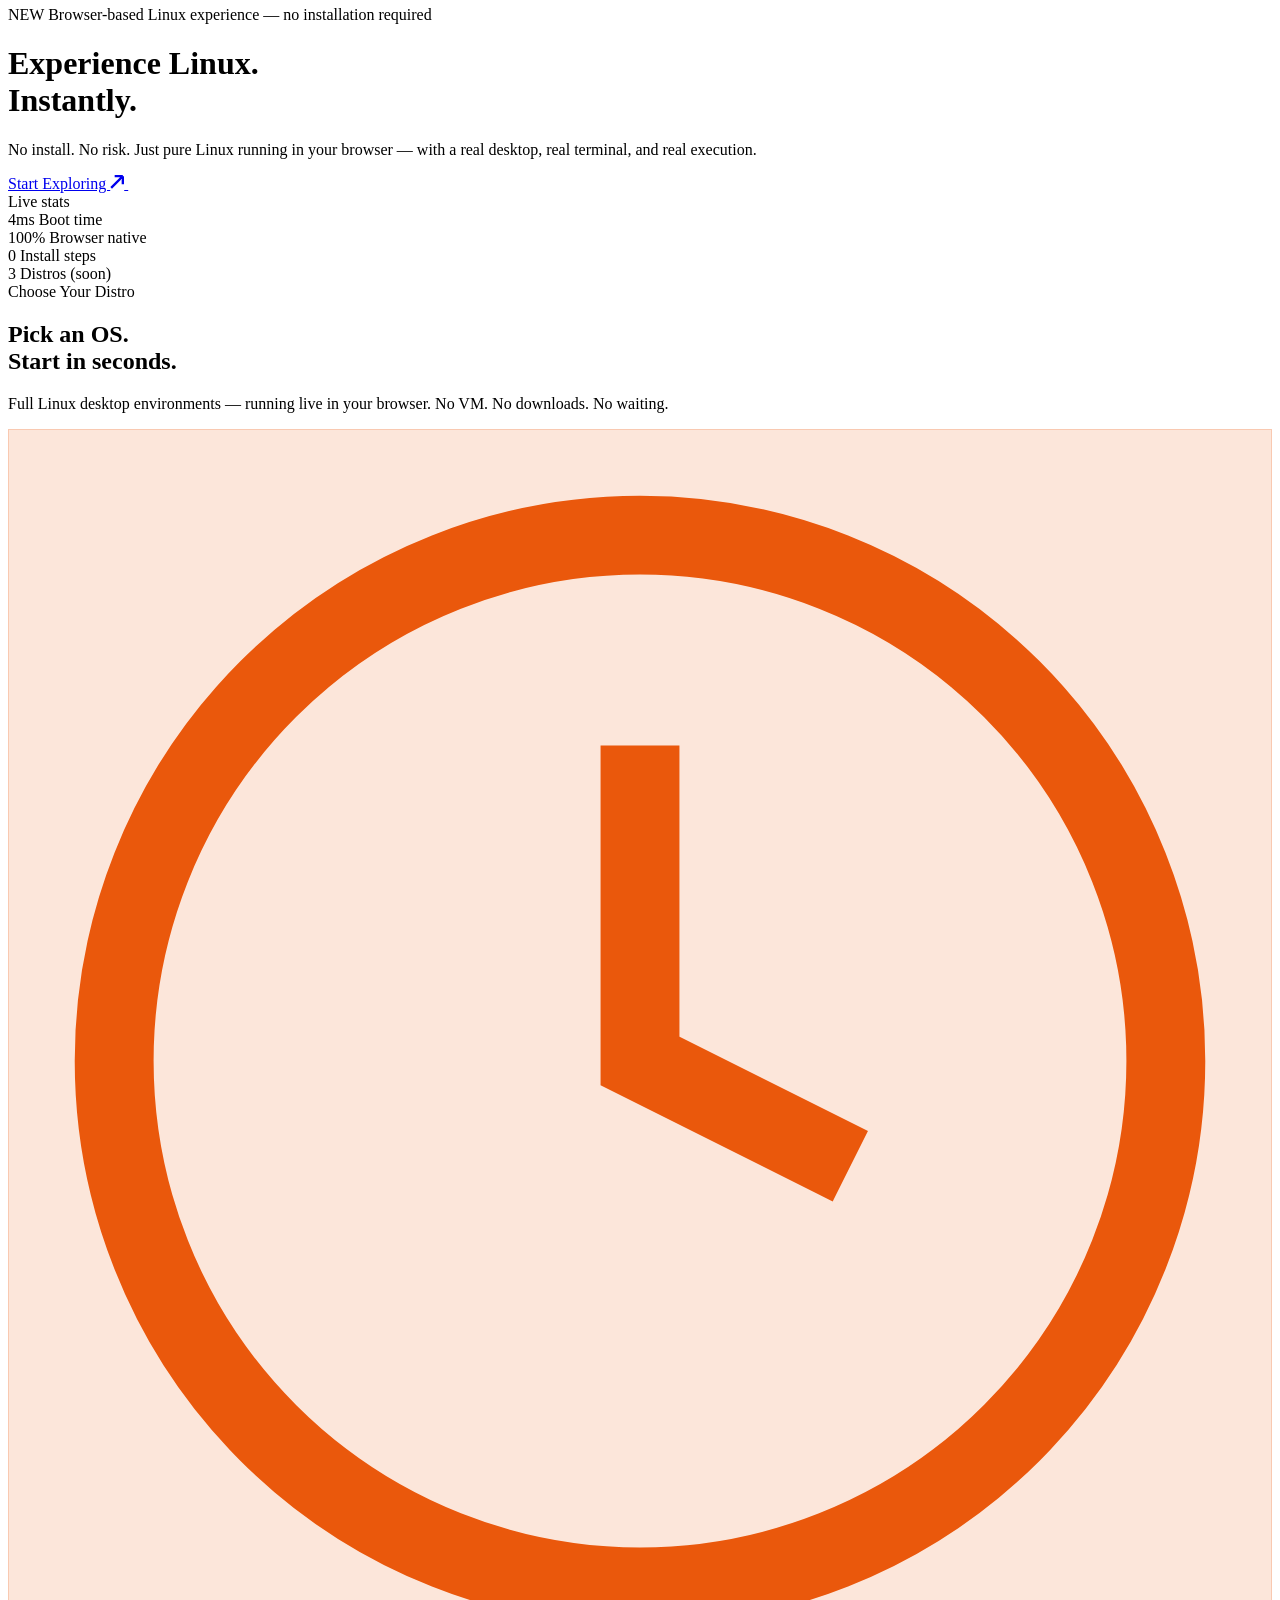
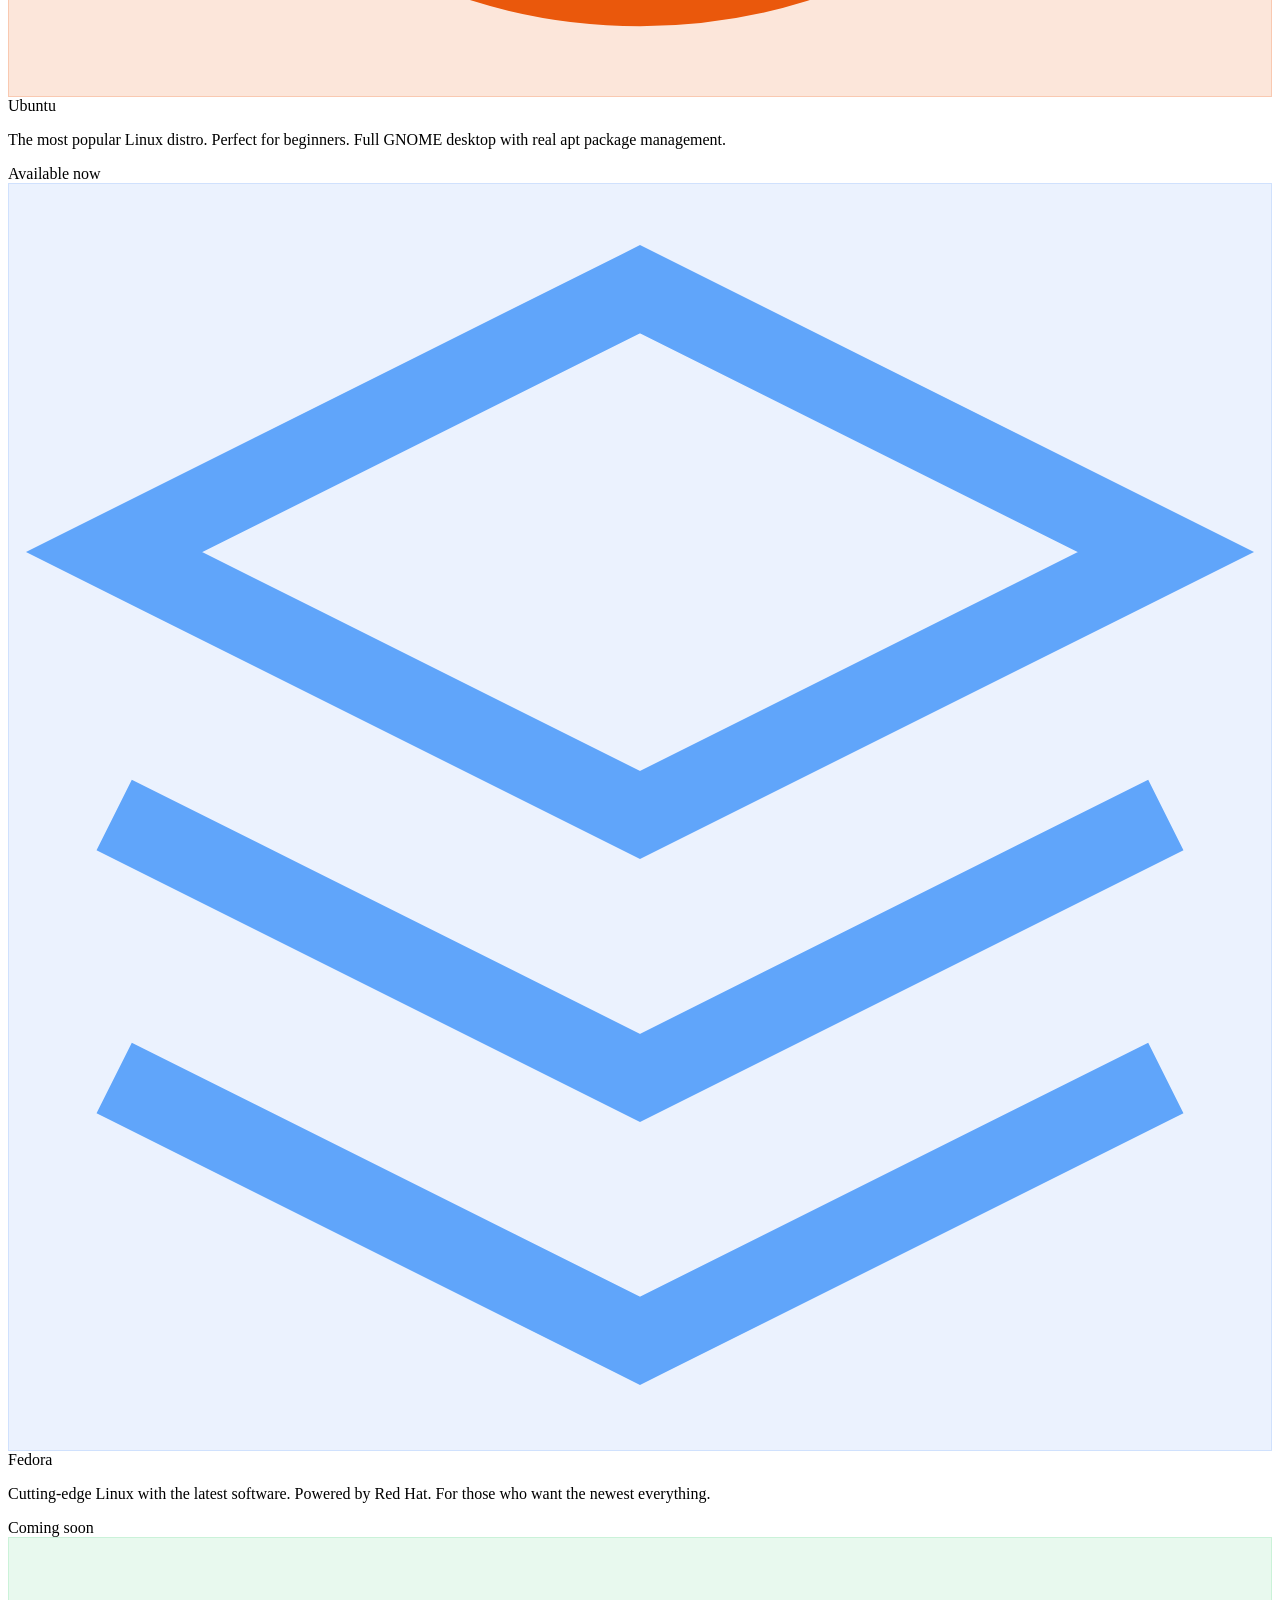
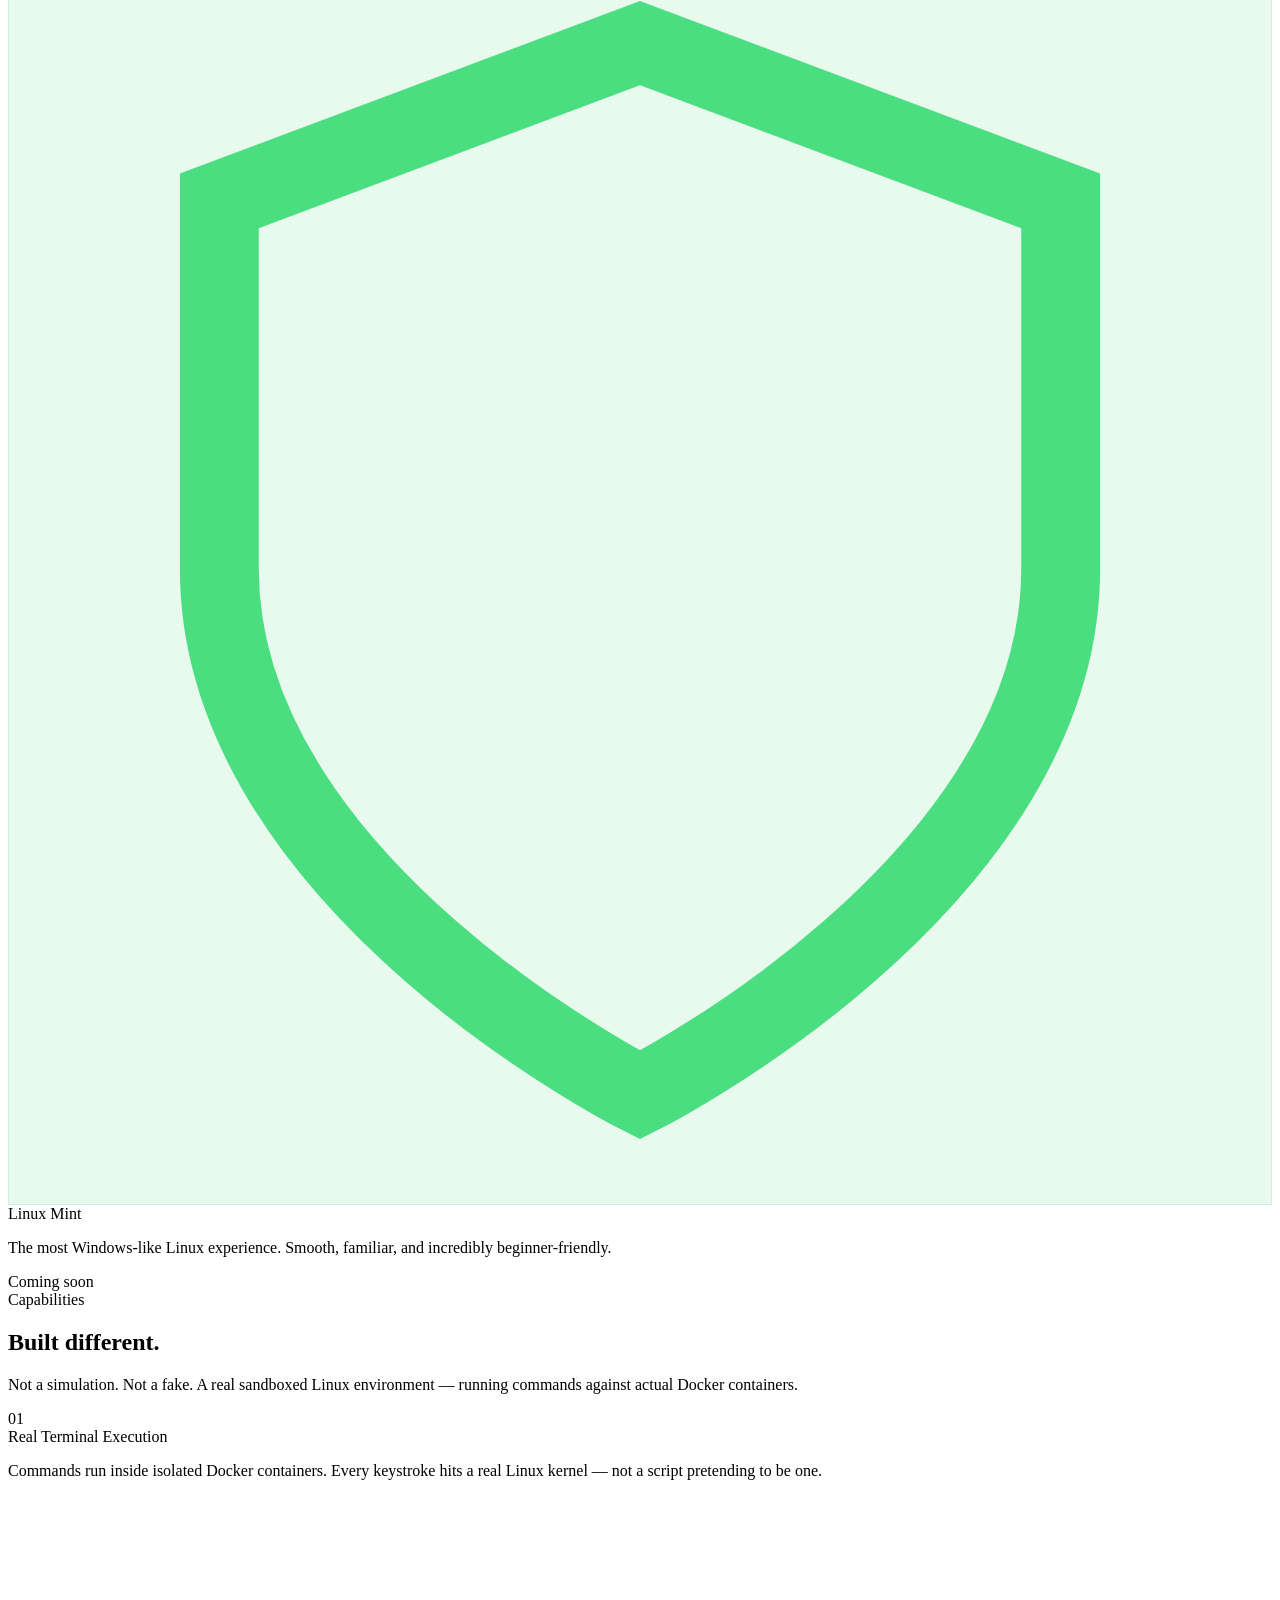
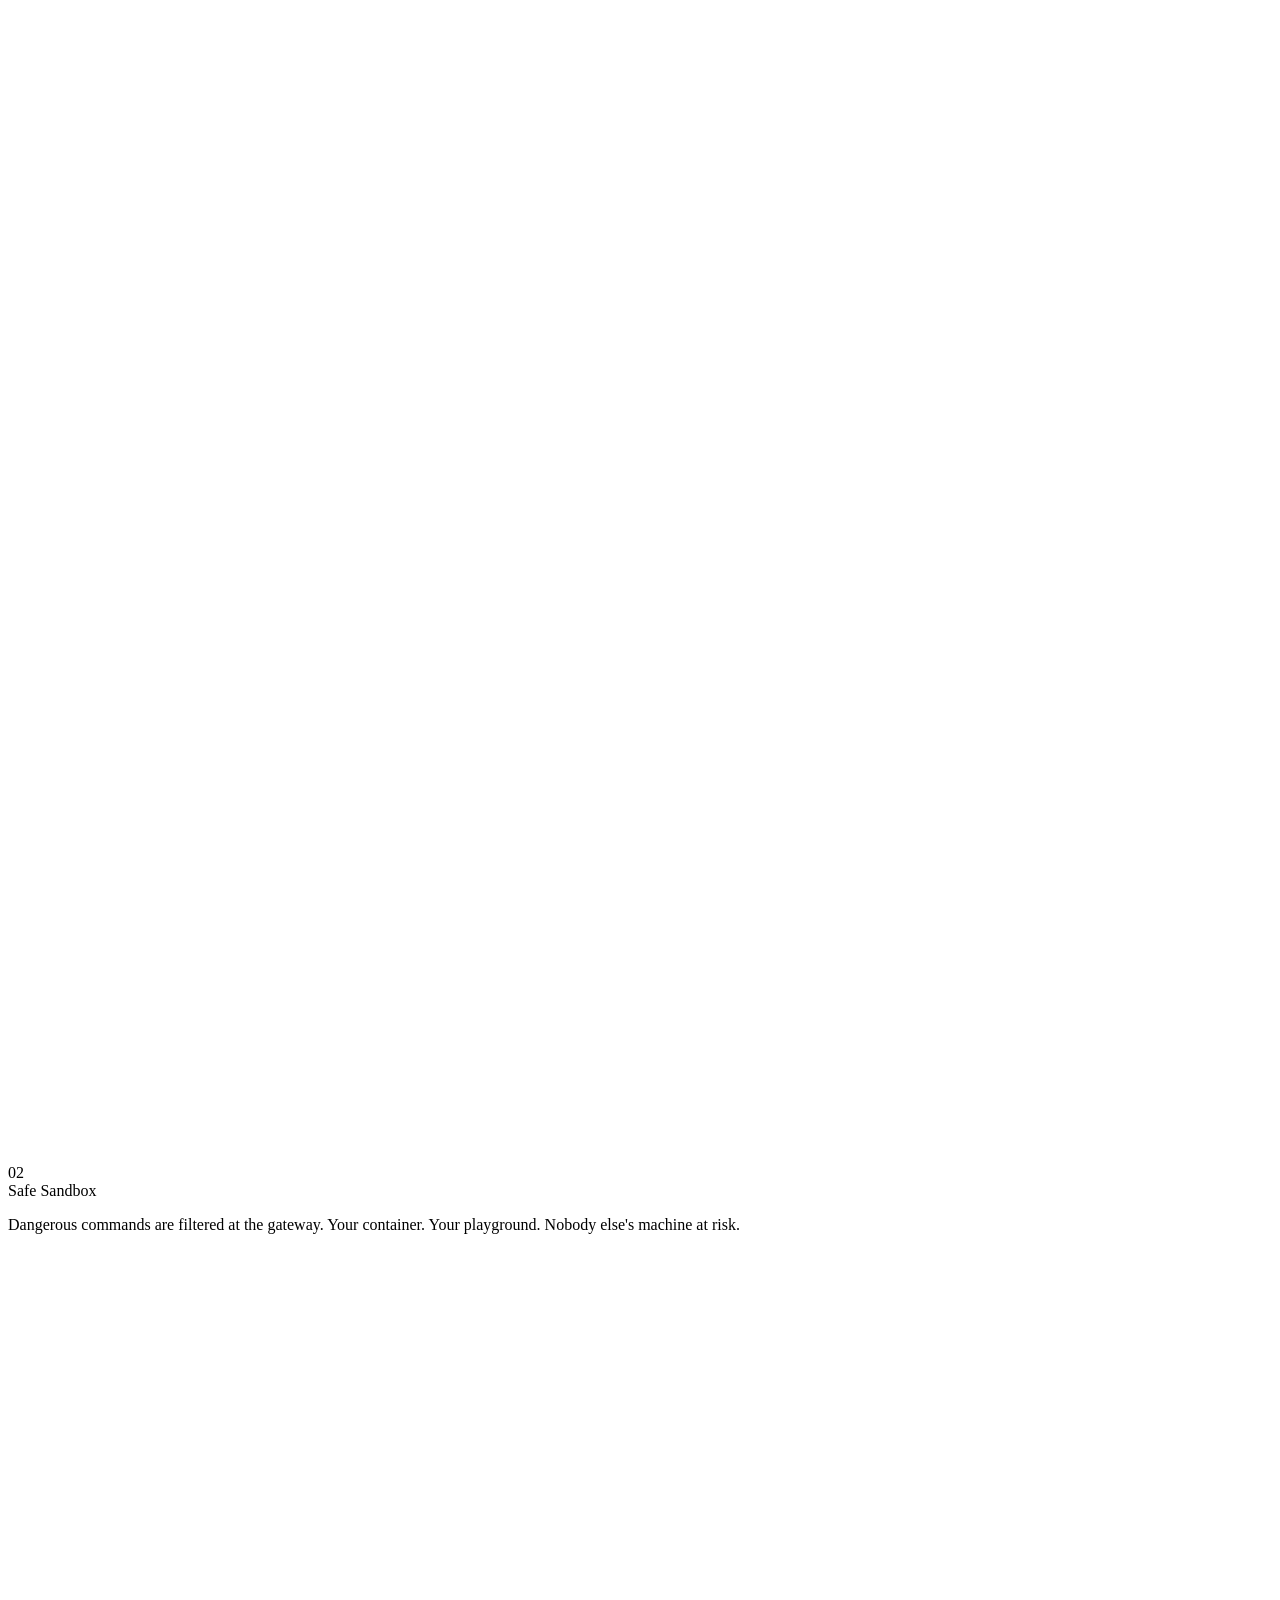
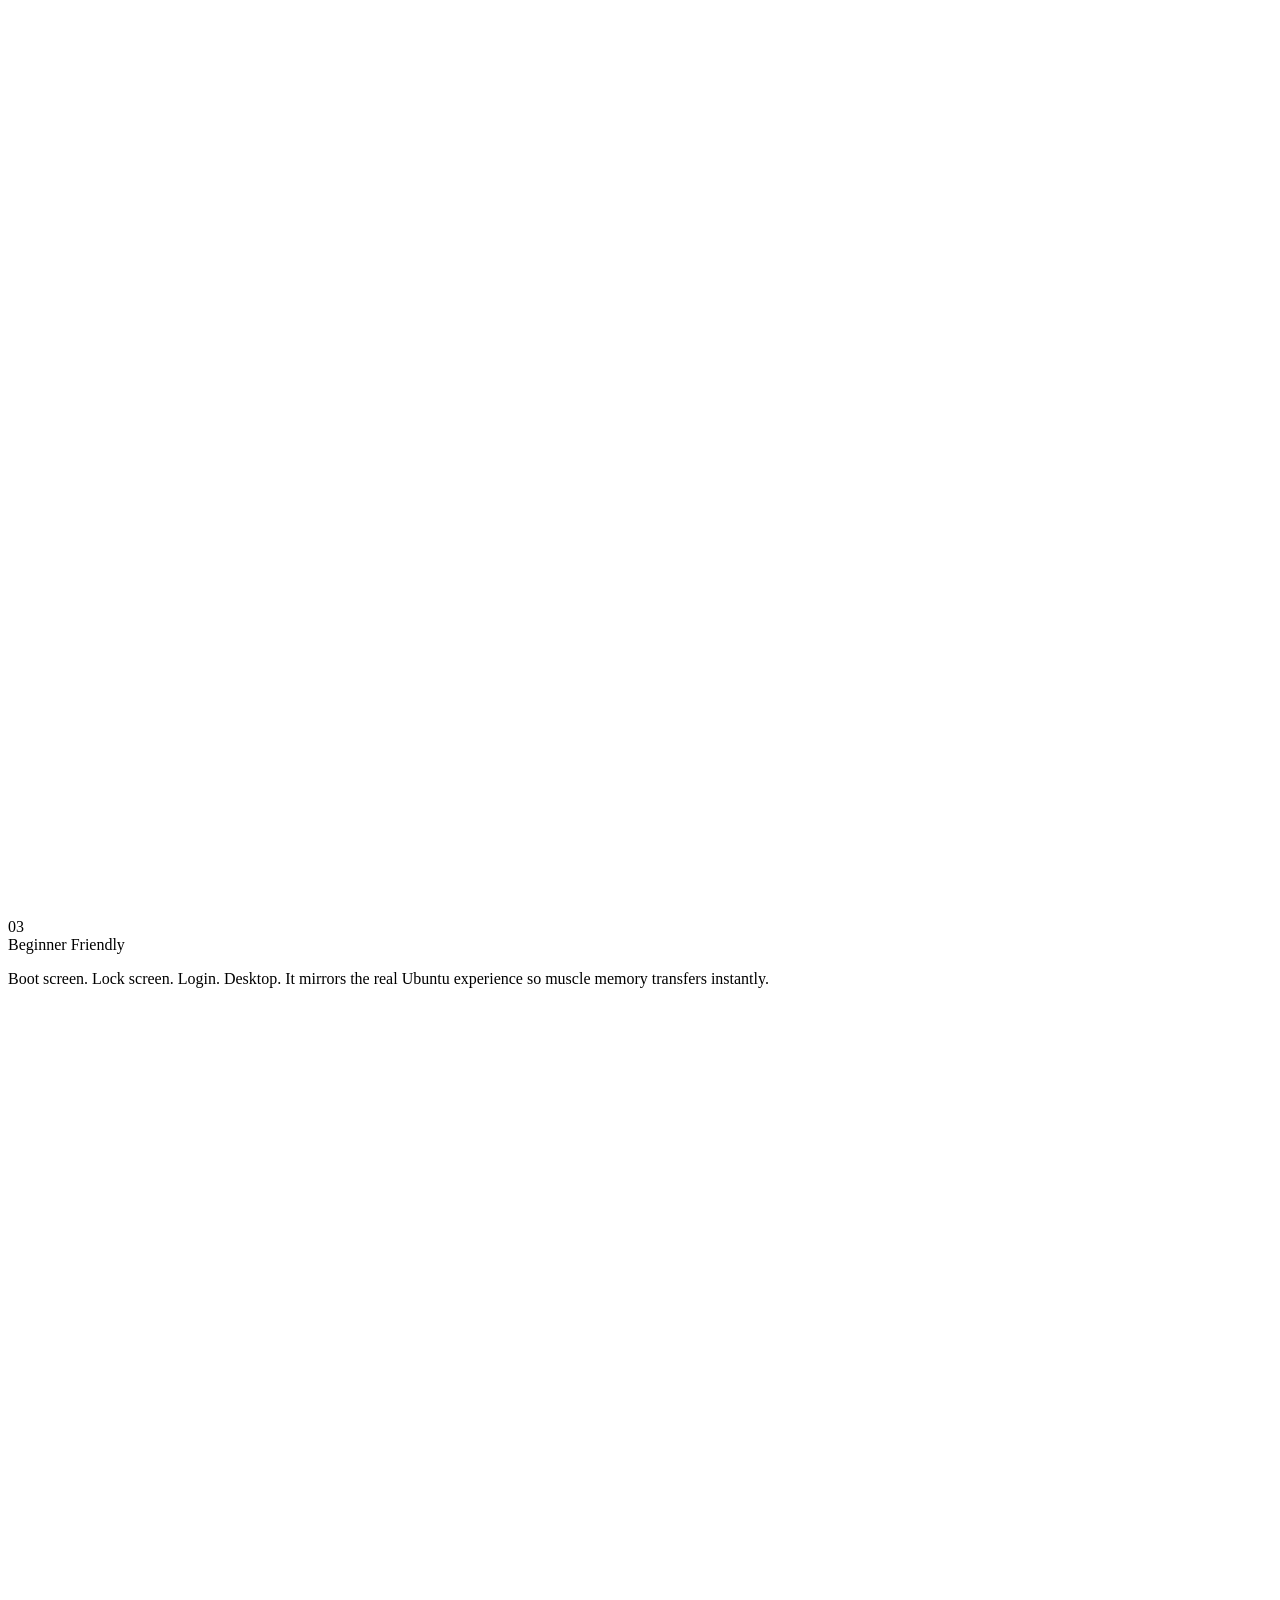
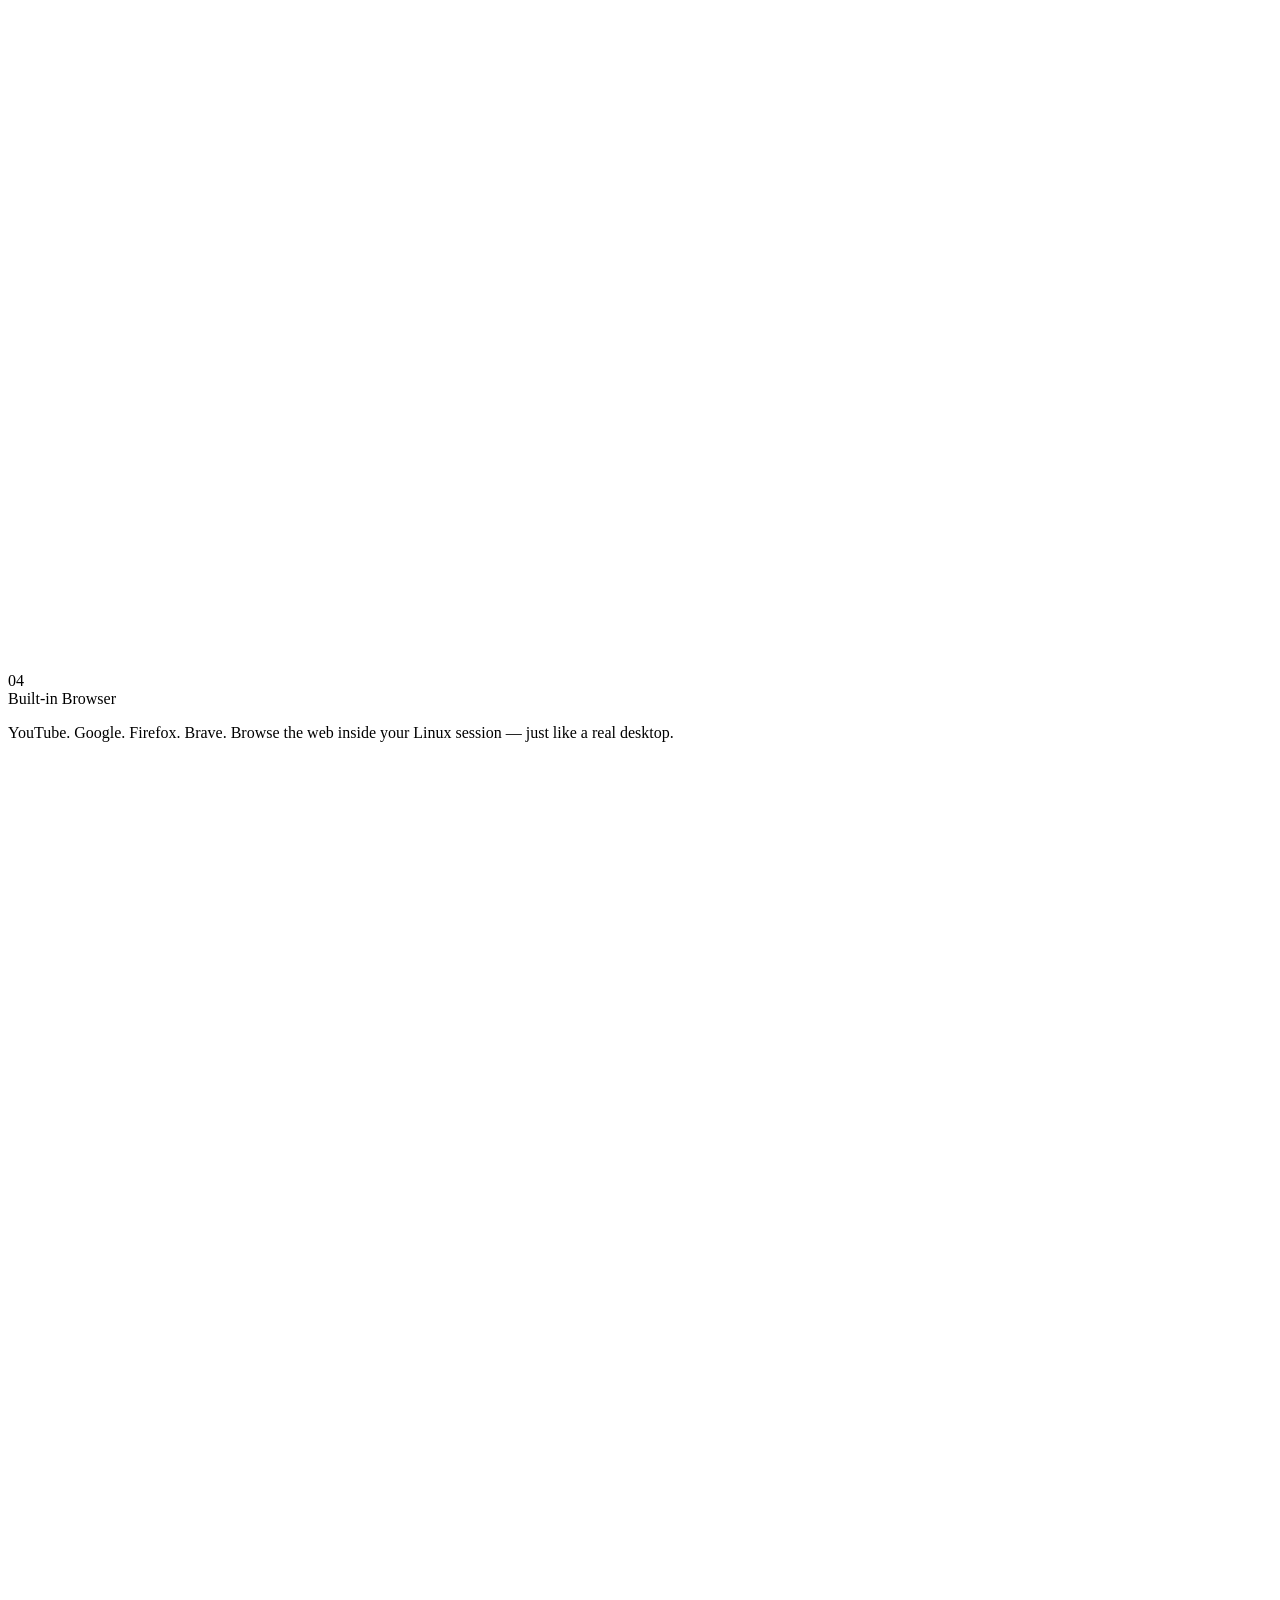
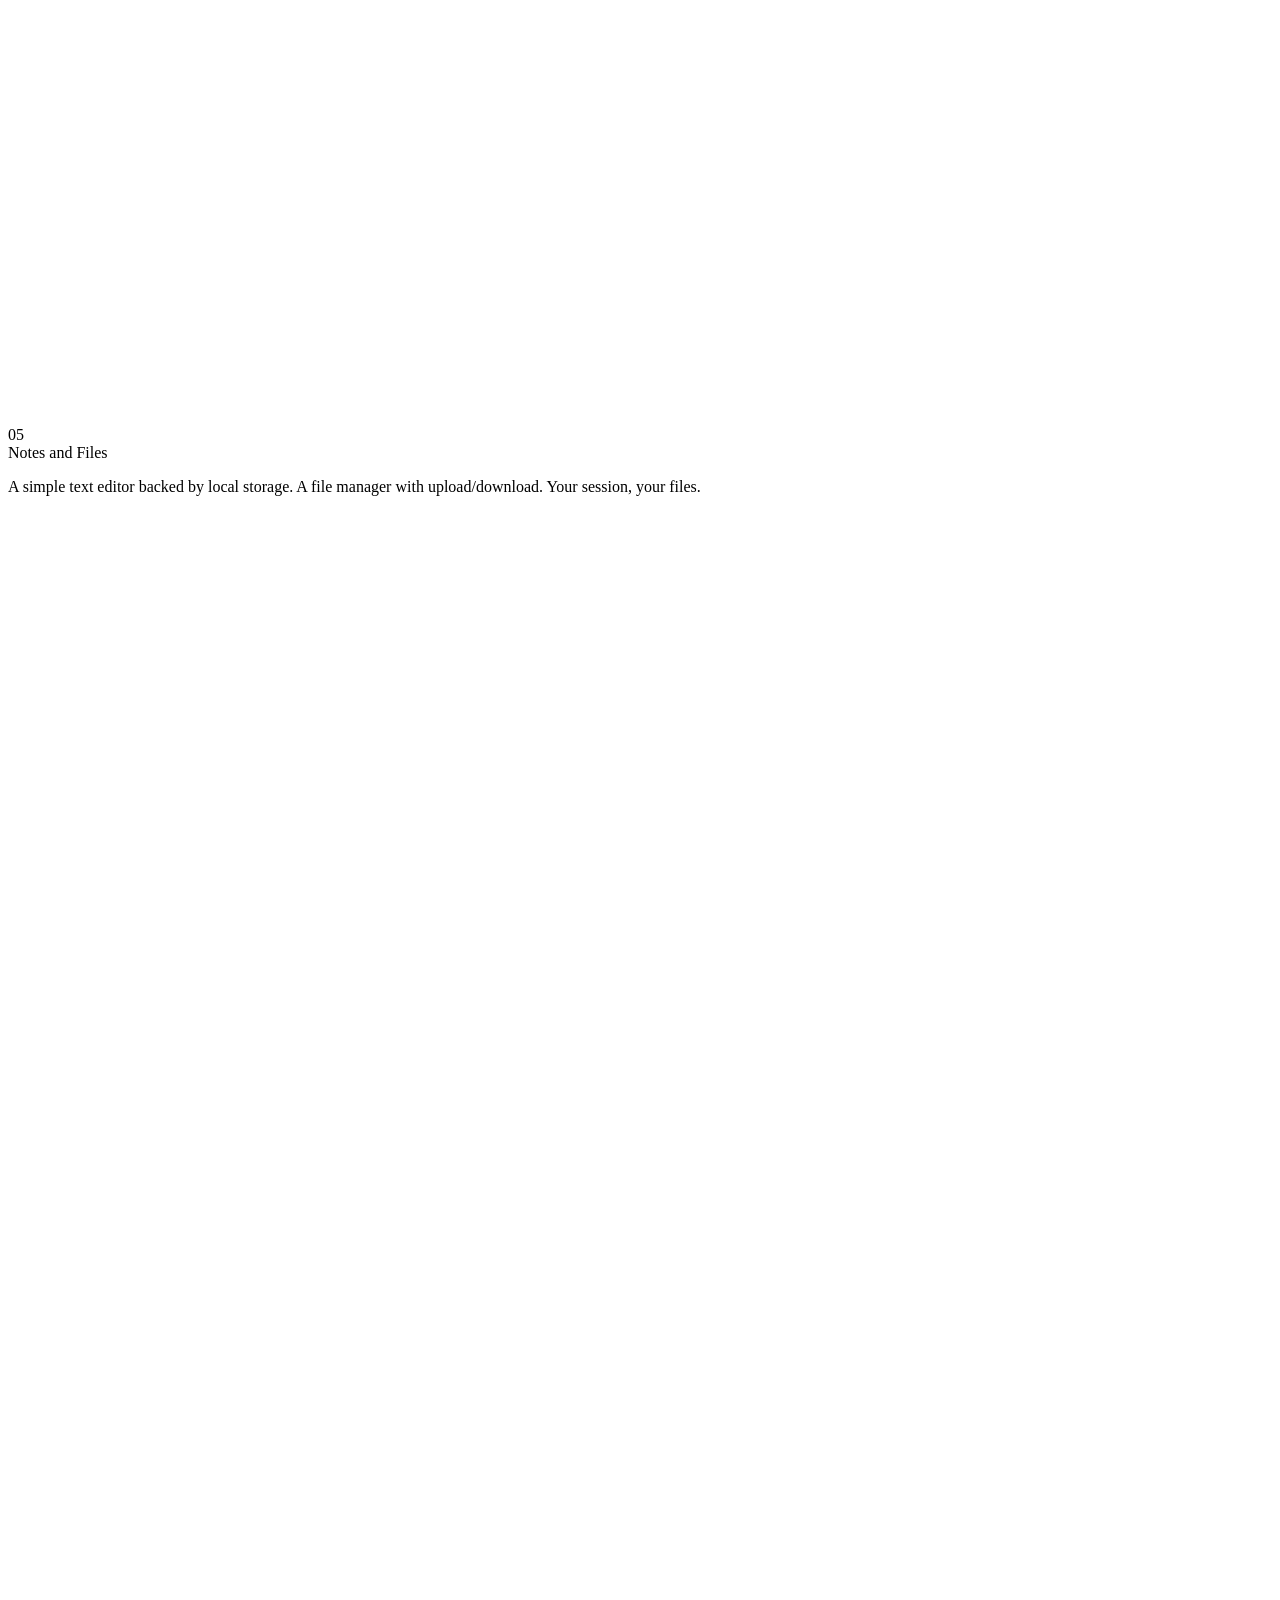
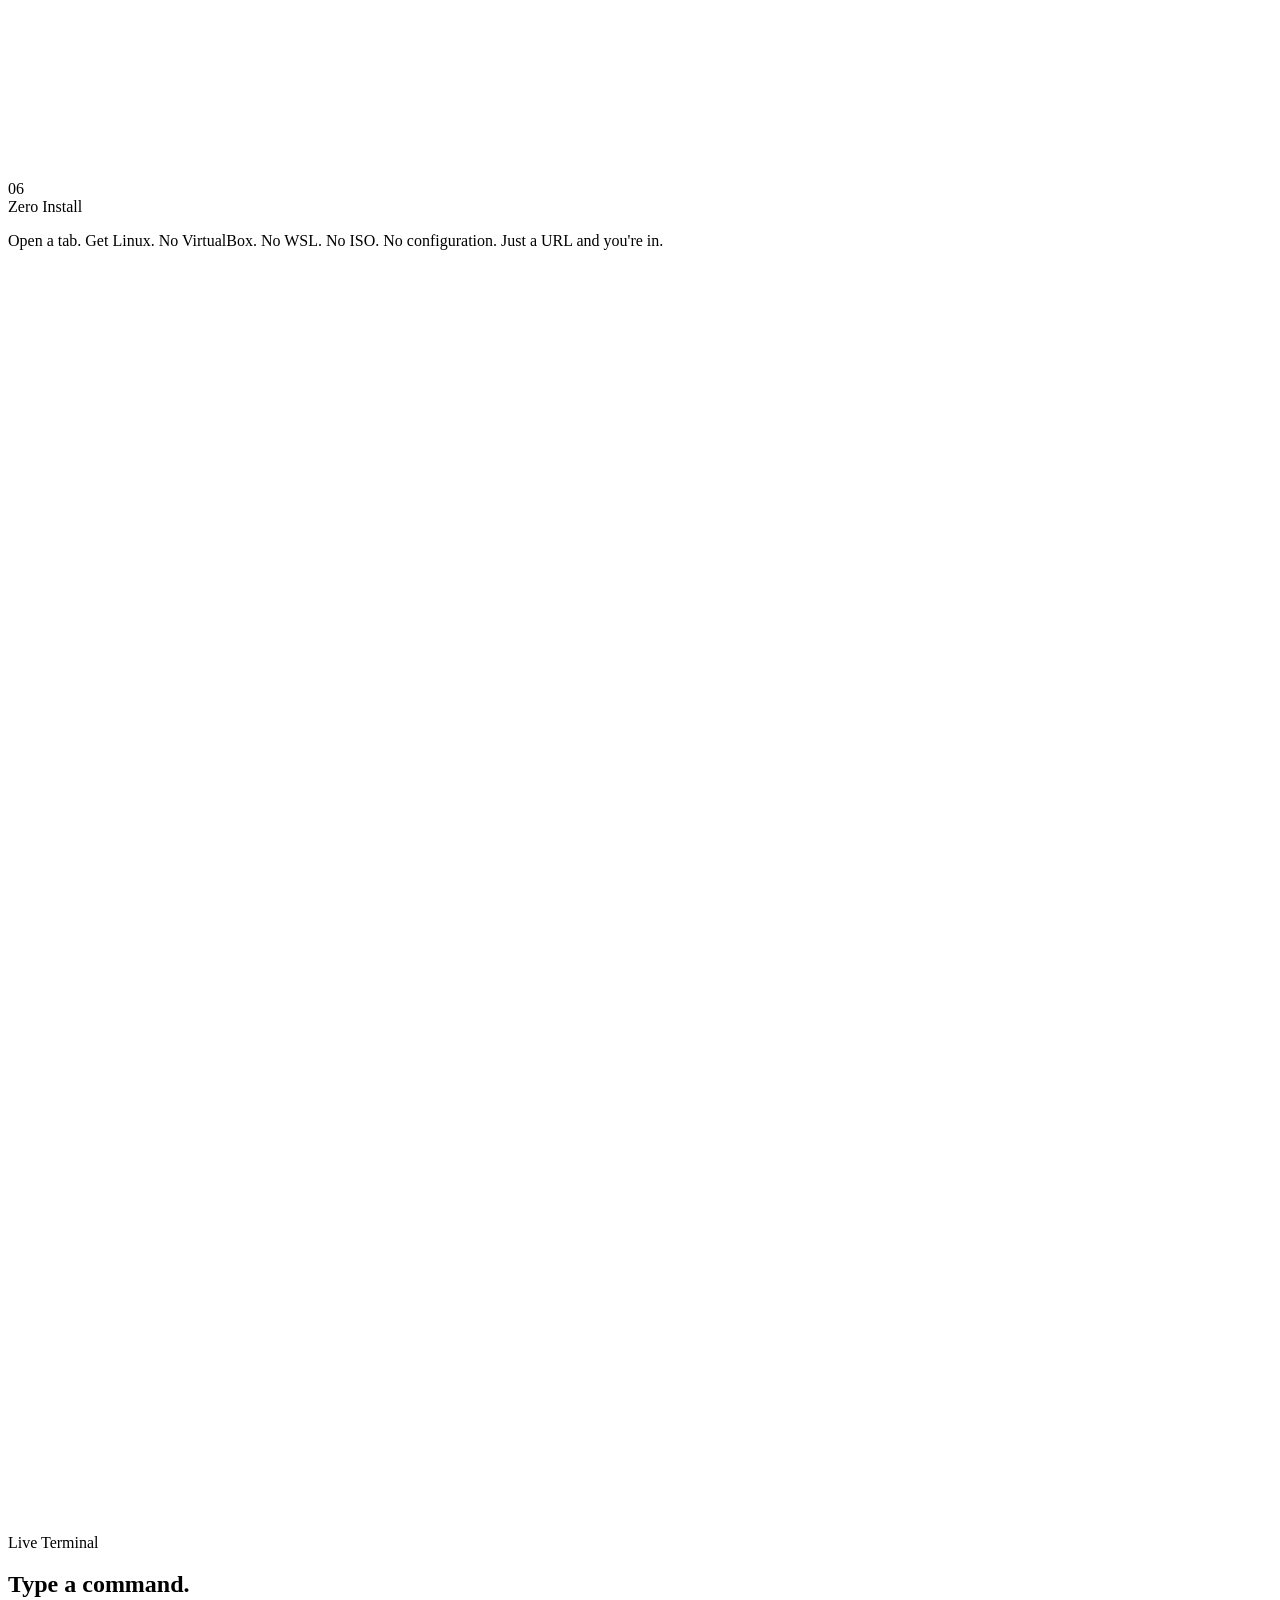
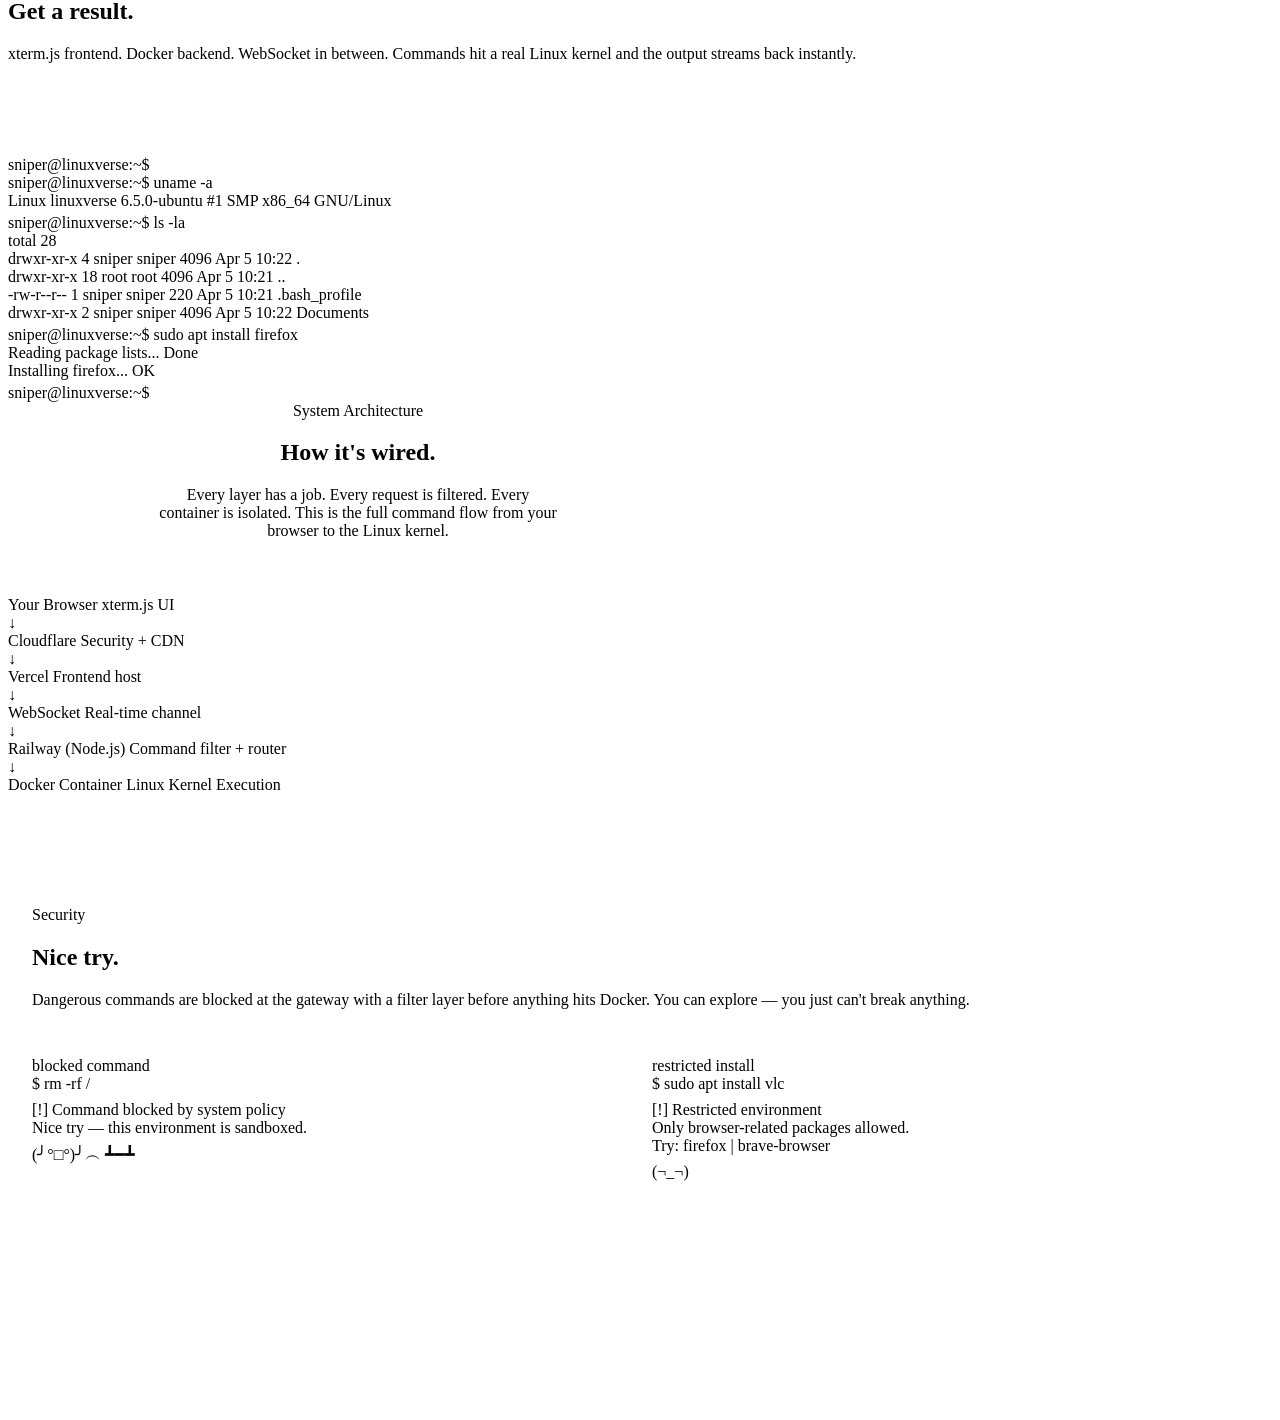
==== commit a33521ca: "added the security texture like how does it would looks alike if an user tried to use some of the de" ====
--- a/index.html
+++ b/index.html
@@ -305,6 +305,70 @@
 </div>
 </section>
 
+<!-- ── SECURITY ── -->
+<section id="security" style="border-top:1px solid var(--border);padding:7rem 1.5rem;">
+<div class="section-inner">
+    <div class="reveal">
+    <div class="glass section-badge">Security</div>
+    <h2 class="section-heading">Nice try.</h2>
+    <p class="section-sub">Dangerous commands are blocked at the gateway with a filter layer before anything hits Docker. You can explore — you just can't break anything.</p>
+    </div>
+
+    <div style="display:grid;grid-template-columns:1fr 1fr;gap:1.5rem;margin-top:3rem;" class="reveal reveal-d1">
+    <div class="glass blocked-demo">
+        <div class="blocked-bar">
+        <div class="t-btn t-close"></div>
+        <div class="t-btn t-min"></div>
+        <div class="t-btn t-max"></div>
+        <span class="terminal-title">blocked command</span>
+        </div>
+        <div class="blocked-body">
+        <div><span class="t-prompt">$</span> <span class="t-err">rm -rf /</span></div>
+        <div style="margin:0.5rem 0;"></div>
+        <div class="cmd-blocked">[!] Command blocked by system policy</div>
+        <div class="t-warn">Nice try — this environment is sandboxed.</div>
+        <div class="t-out" style="margin-top:0.5rem;">(╯°□°)╯︵ ┻━┻</div>
+        </div>
+    </div>
+
+    <div class="glass blocked-demo">
+        <div class="blocked-bar">
+        <div class="t-btn t-close"></div>
+        <div class="t-btn t-min"></div>
+        <div class="t-btn t-max"></div>
+        <span class="terminal-title">restricted install</span>
+        </div>
+        <div class="blocked-body">
+        <div><span class="t-prompt">$</span> <span class="t-warn">sudo apt install vlc</span></div>
+        <div style="margin:0.5rem 0;"></div>
+        <div class="cmd-blocked">[!] Restricted environment</div>
+        <div class="cmd-info">Only browser-related packages allowed.</div>
+        <div class="cmd-info">Try: firefox  |  brave-browser</div>
+        <div class="t-out" style="margin-top:0.5rem;">(¬_¬)</div>
+        </div>
+    </div>
+    </div>
+
+    <div style="display:grid;grid-template-columns:repeat(3,1fr);gap:1rem;margin-top:1.5rem;" class="reveal reveal-d2">
+    <div class="glass" style="border-radius:12px;padding:1.25rem;">
+        <div style="font-family:var(--font-mono);font-size:0.65rem;color:rgba(255,255,255,0.35);text-transform:uppercase;letter-spacing:0.08em;margin-bottom:0.5rem;">Layer 1</div>
+        <div style="font-size:0.85rem;color:#fff;">Command Filtering</div>
+        <div style="font-size:0.75rem;color:rgba(255,255,255,0.4);margin-top:0.3rem;">Block dangerous ops at the gateway</div>
+    </div>
+    <div class="glass" style="border-radius:12px;padding:1.25rem;">
+        <div style="font-family:var(--font-mono);font-size:0.65rem;color:rgba(255,255,255,0.35);text-transform:uppercase;letter-spacing:0.08em;margin-bottom:0.5rem;">Layer 2</div>
+        <div style="font-size:0.85rem;color:#fff;">Docker Isolation</div>
+        <div style="font-size:0.75rem;color:rgba(255,255,255,0.4);margin-top:0.3rem;">Each user gets their own container</div>
+    </div>
+    <div class="glass" style="border-radius:12px;padding:1.25rem;">
+        <div style="font-family:var(--font-mono);font-size:0.65rem;color:rgba(255,255,255,0.35);text-transform:uppercase;letter-spacing:0.08em;margin-bottom:0.5rem;">Layer 3</div>
+        <div style="font-size:0.85rem;color:#fff;">Resource Limits</div>
+        <div style="font-size:0.75rem;color:rgba(255,255,255,0.4);margin-top:0.3rem;">CPU, memory, disk — all capped</div>
+    </div>
+    </div>
+</div>
+</section>
+
 
 </body>
 </html>
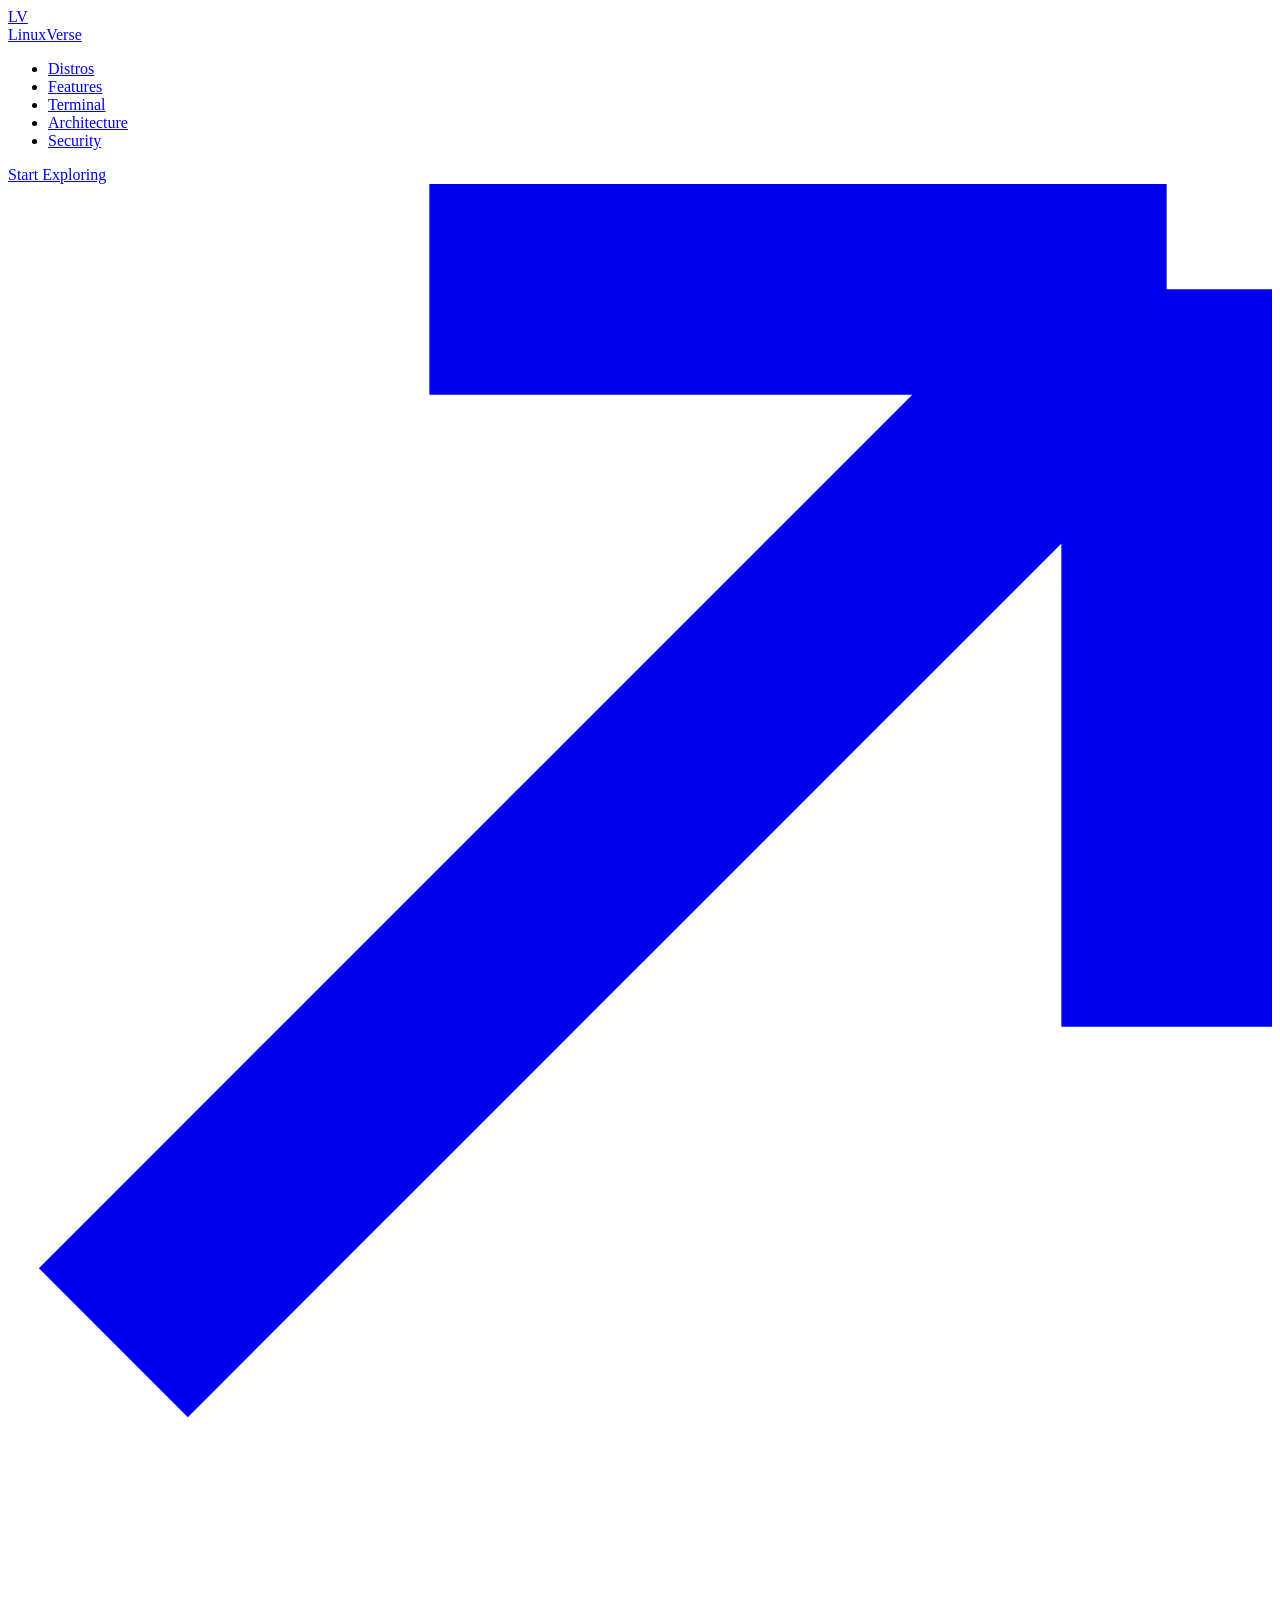
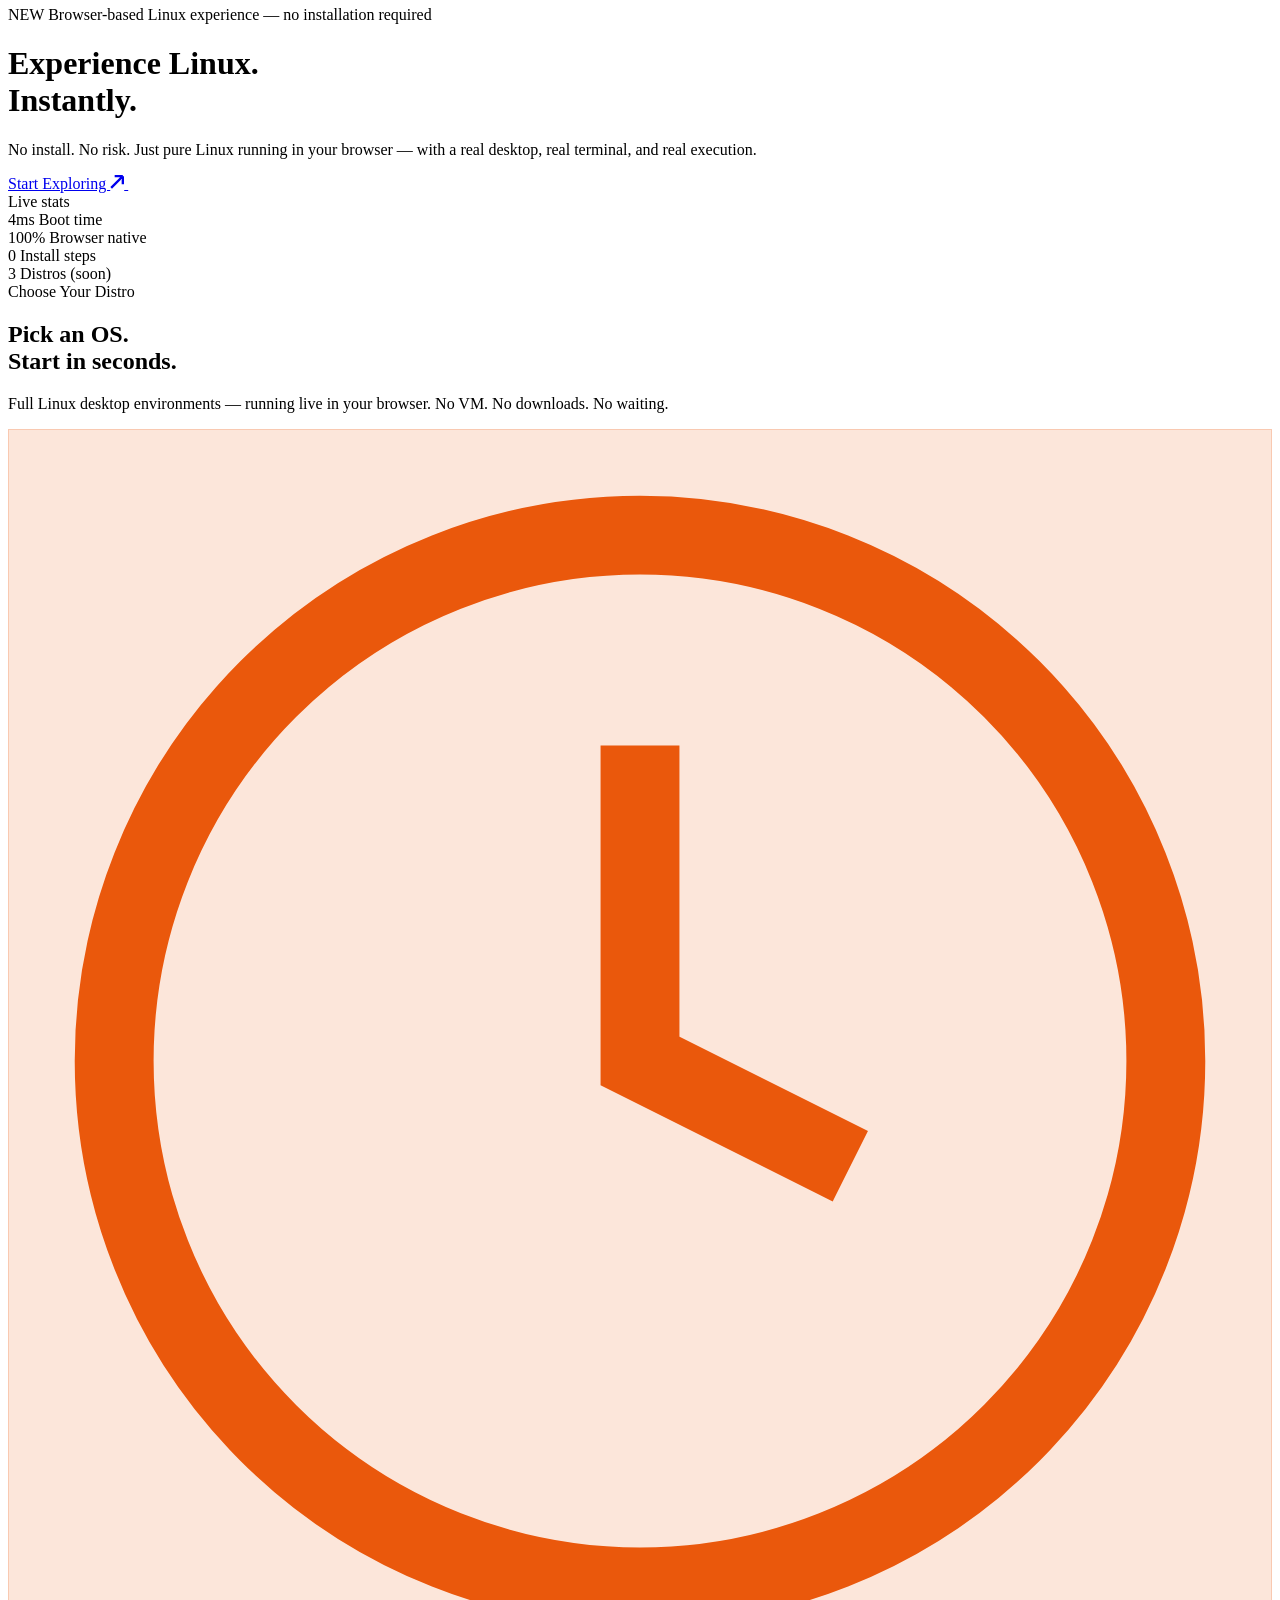
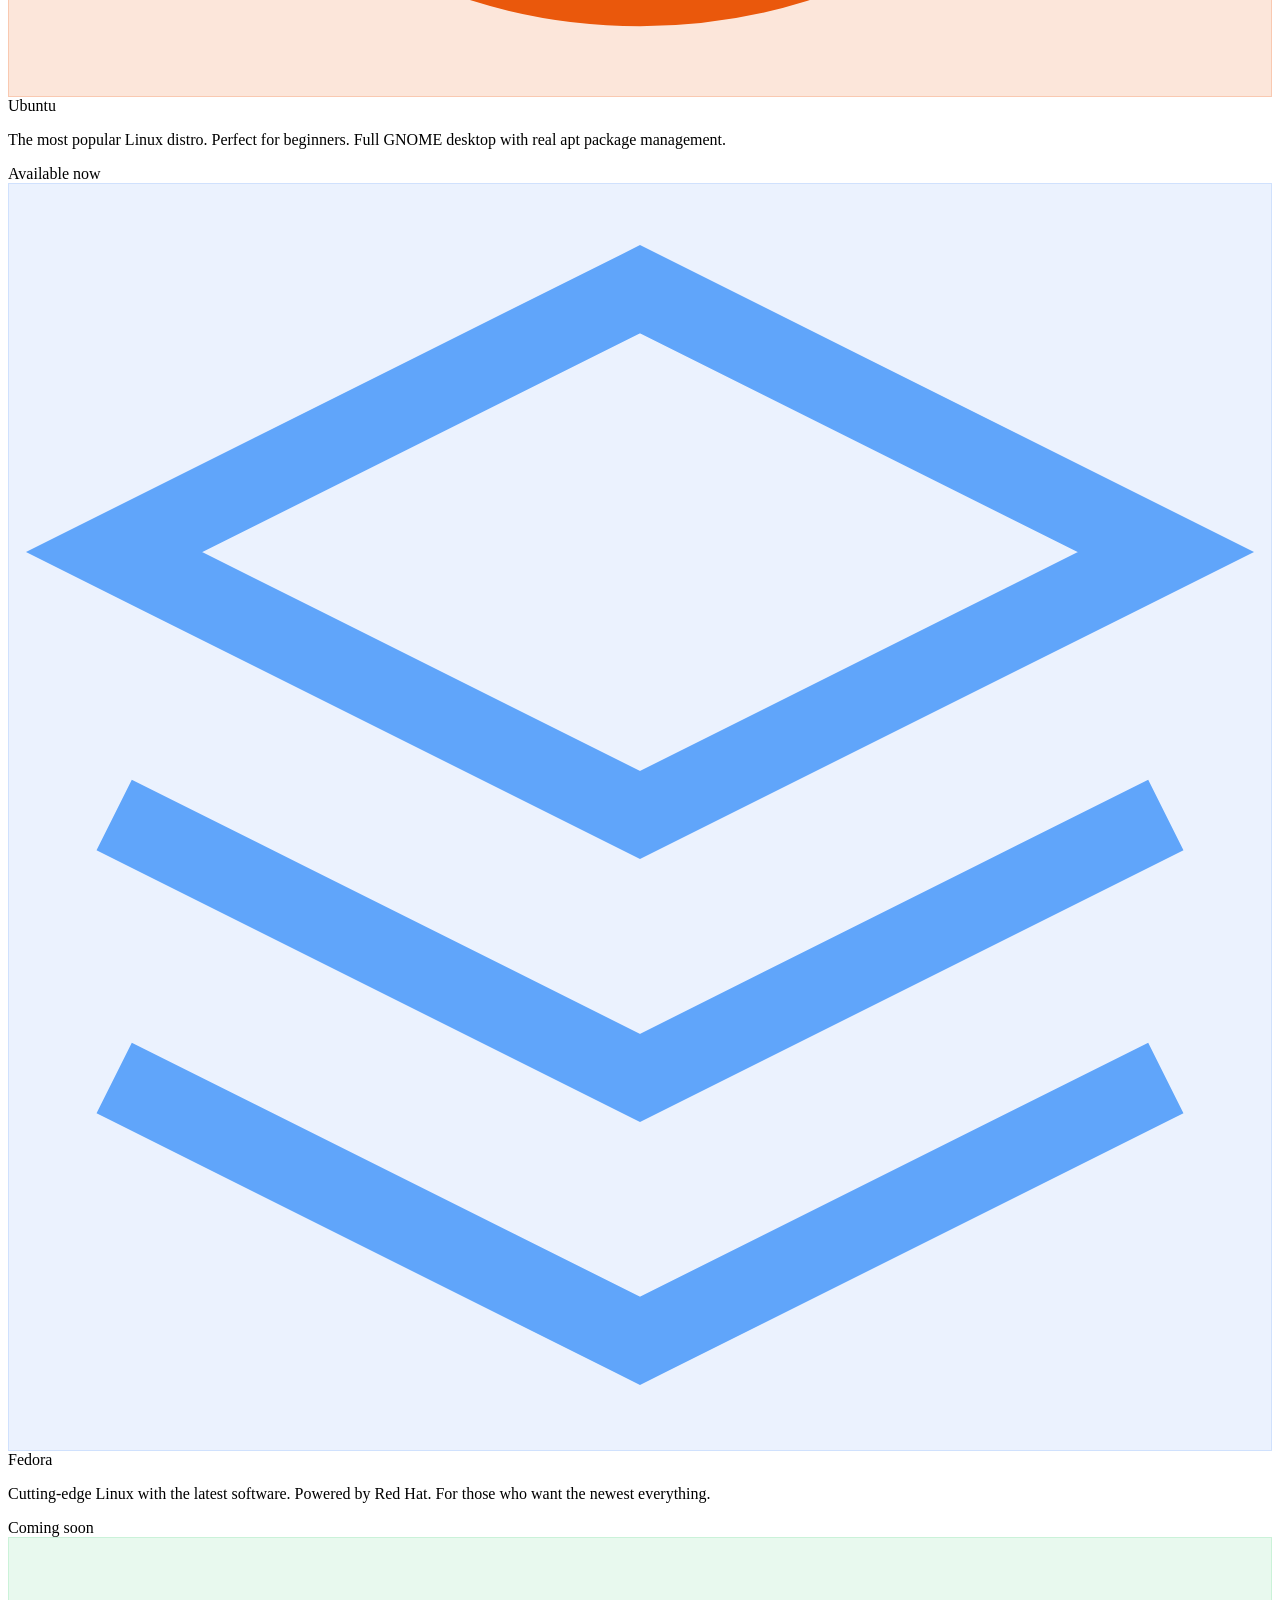
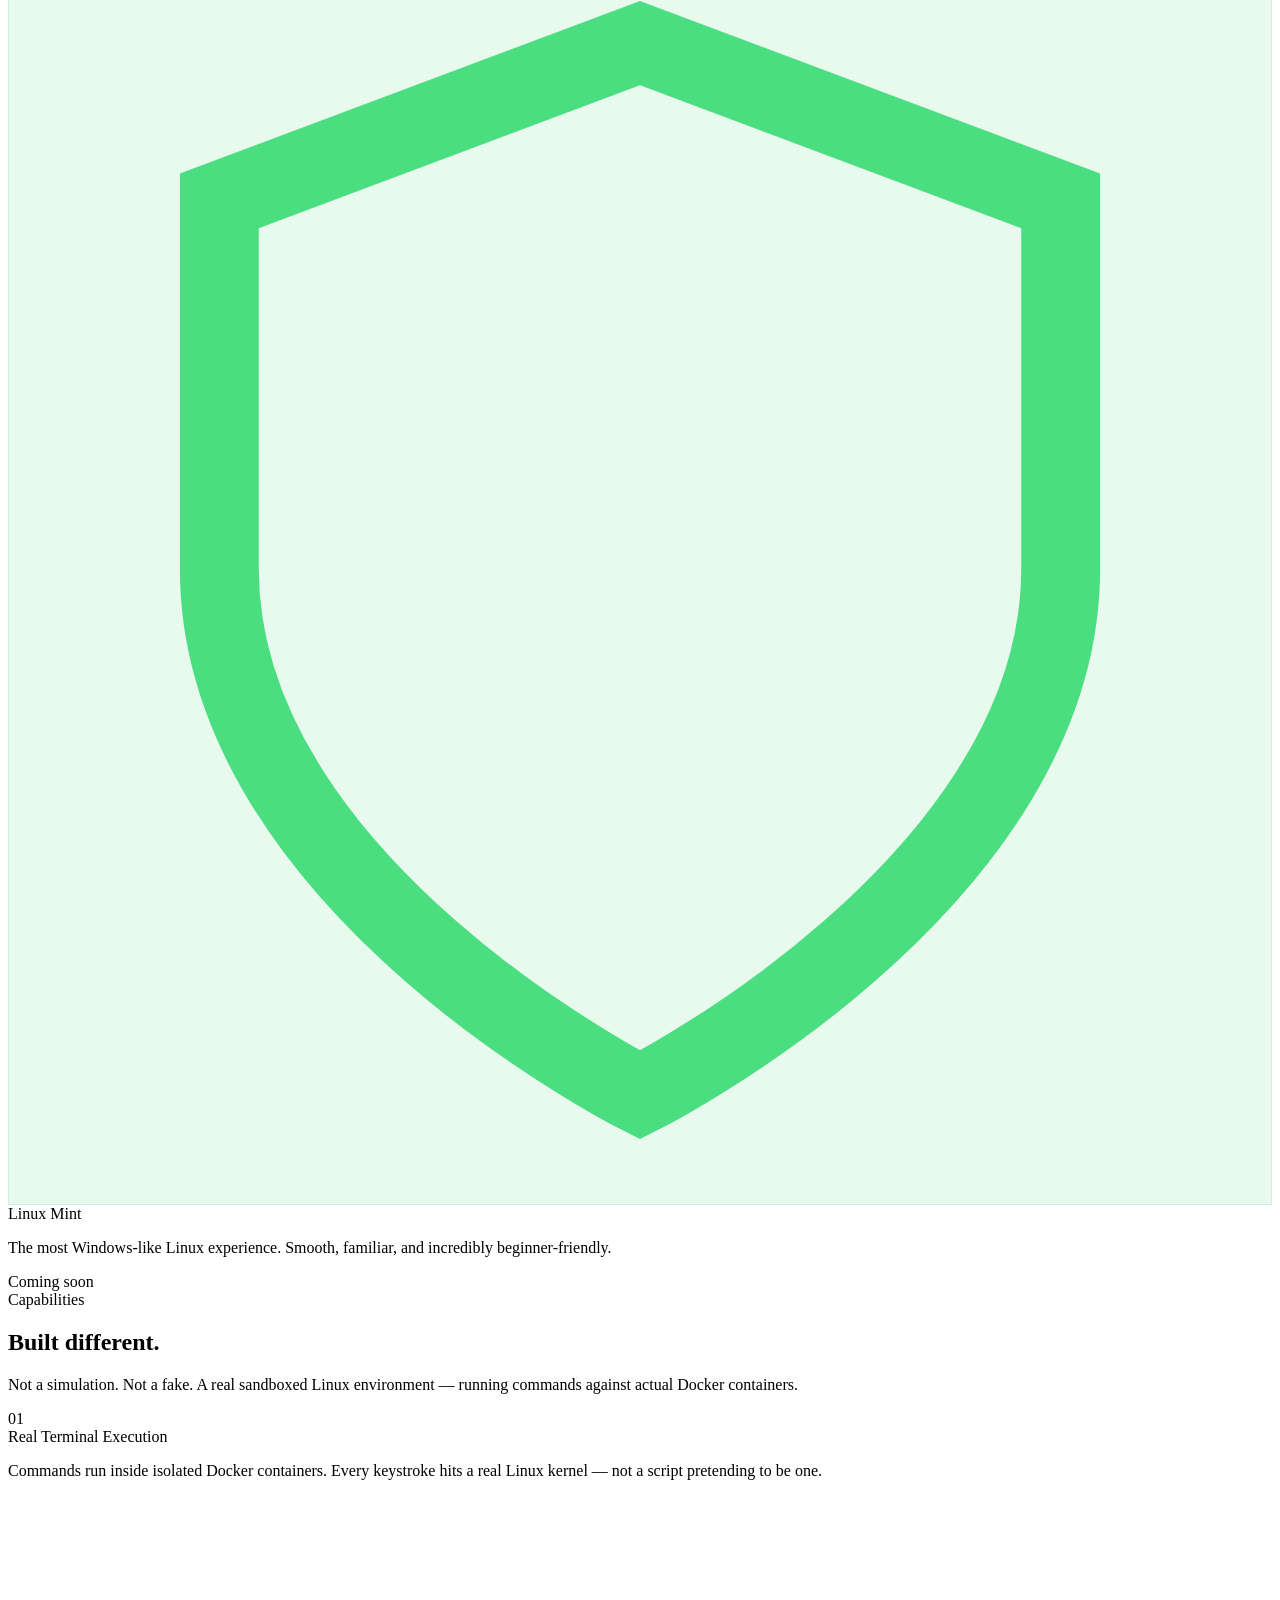
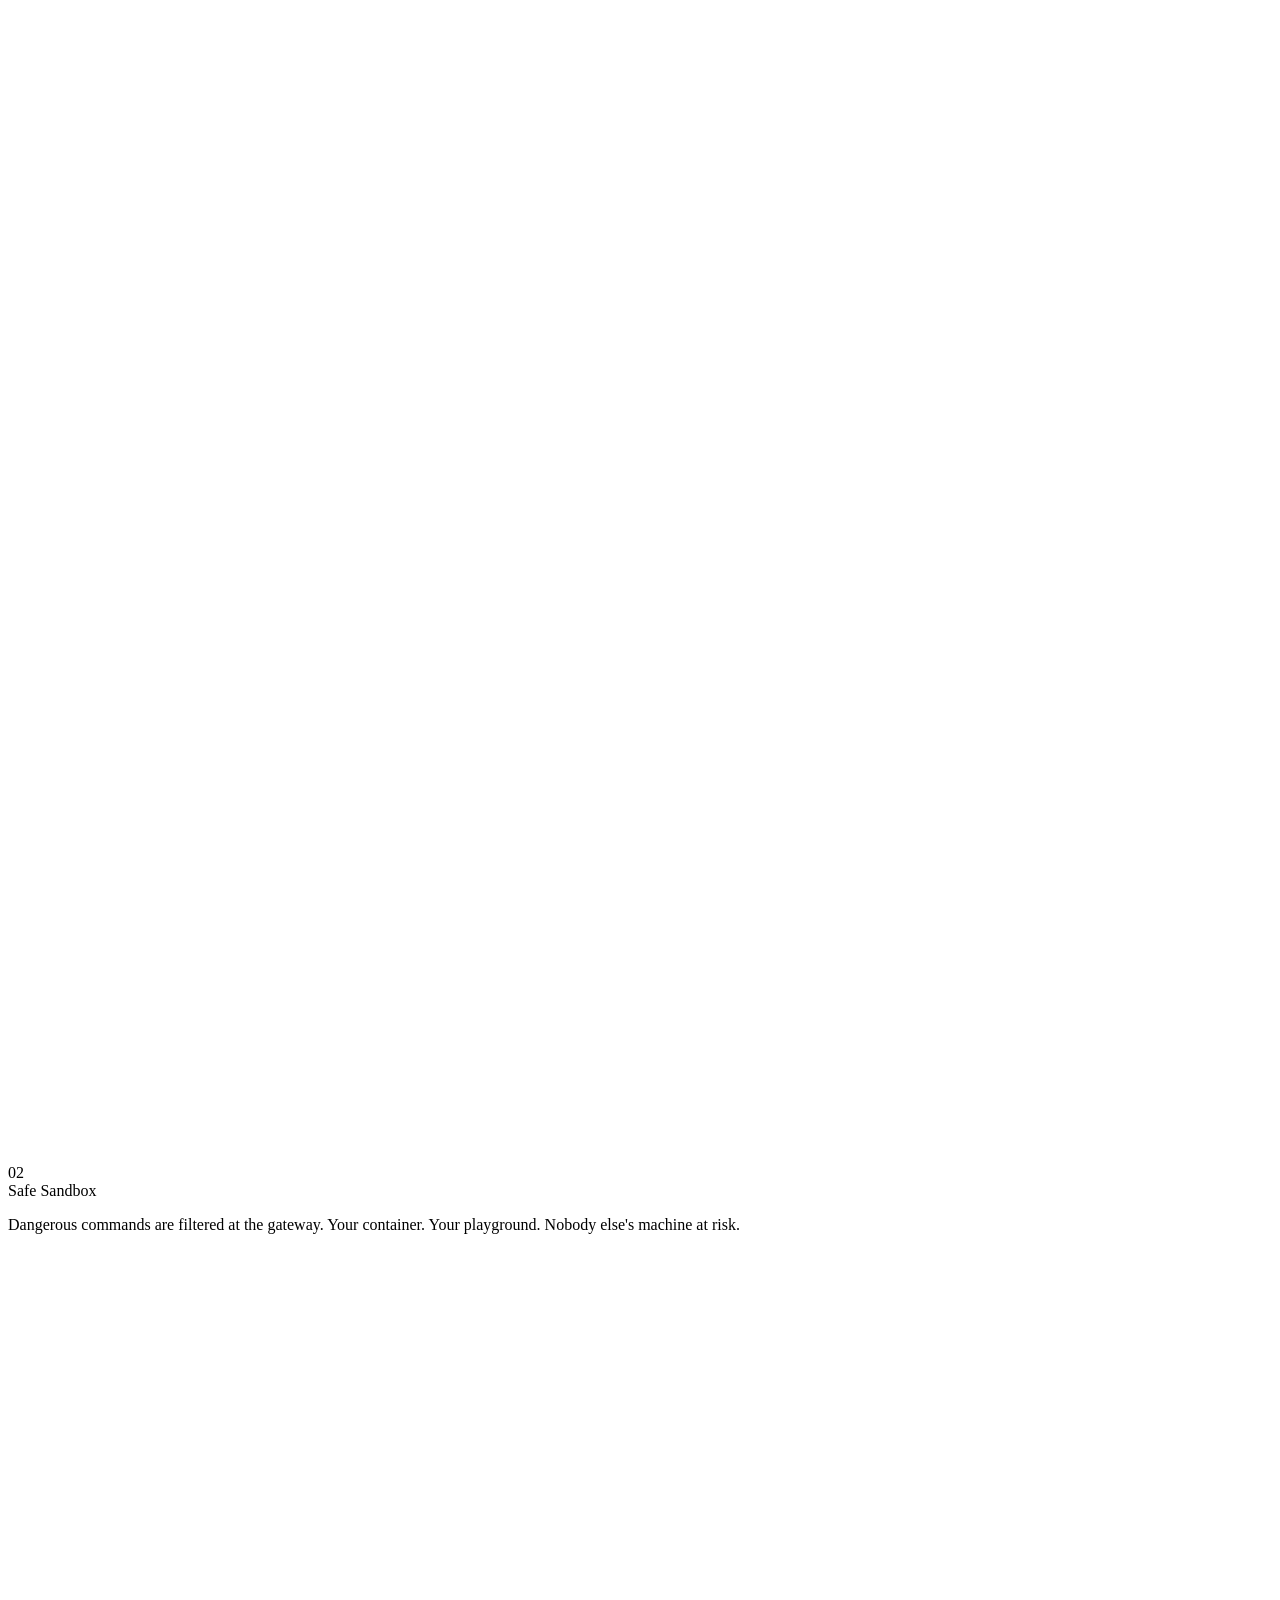
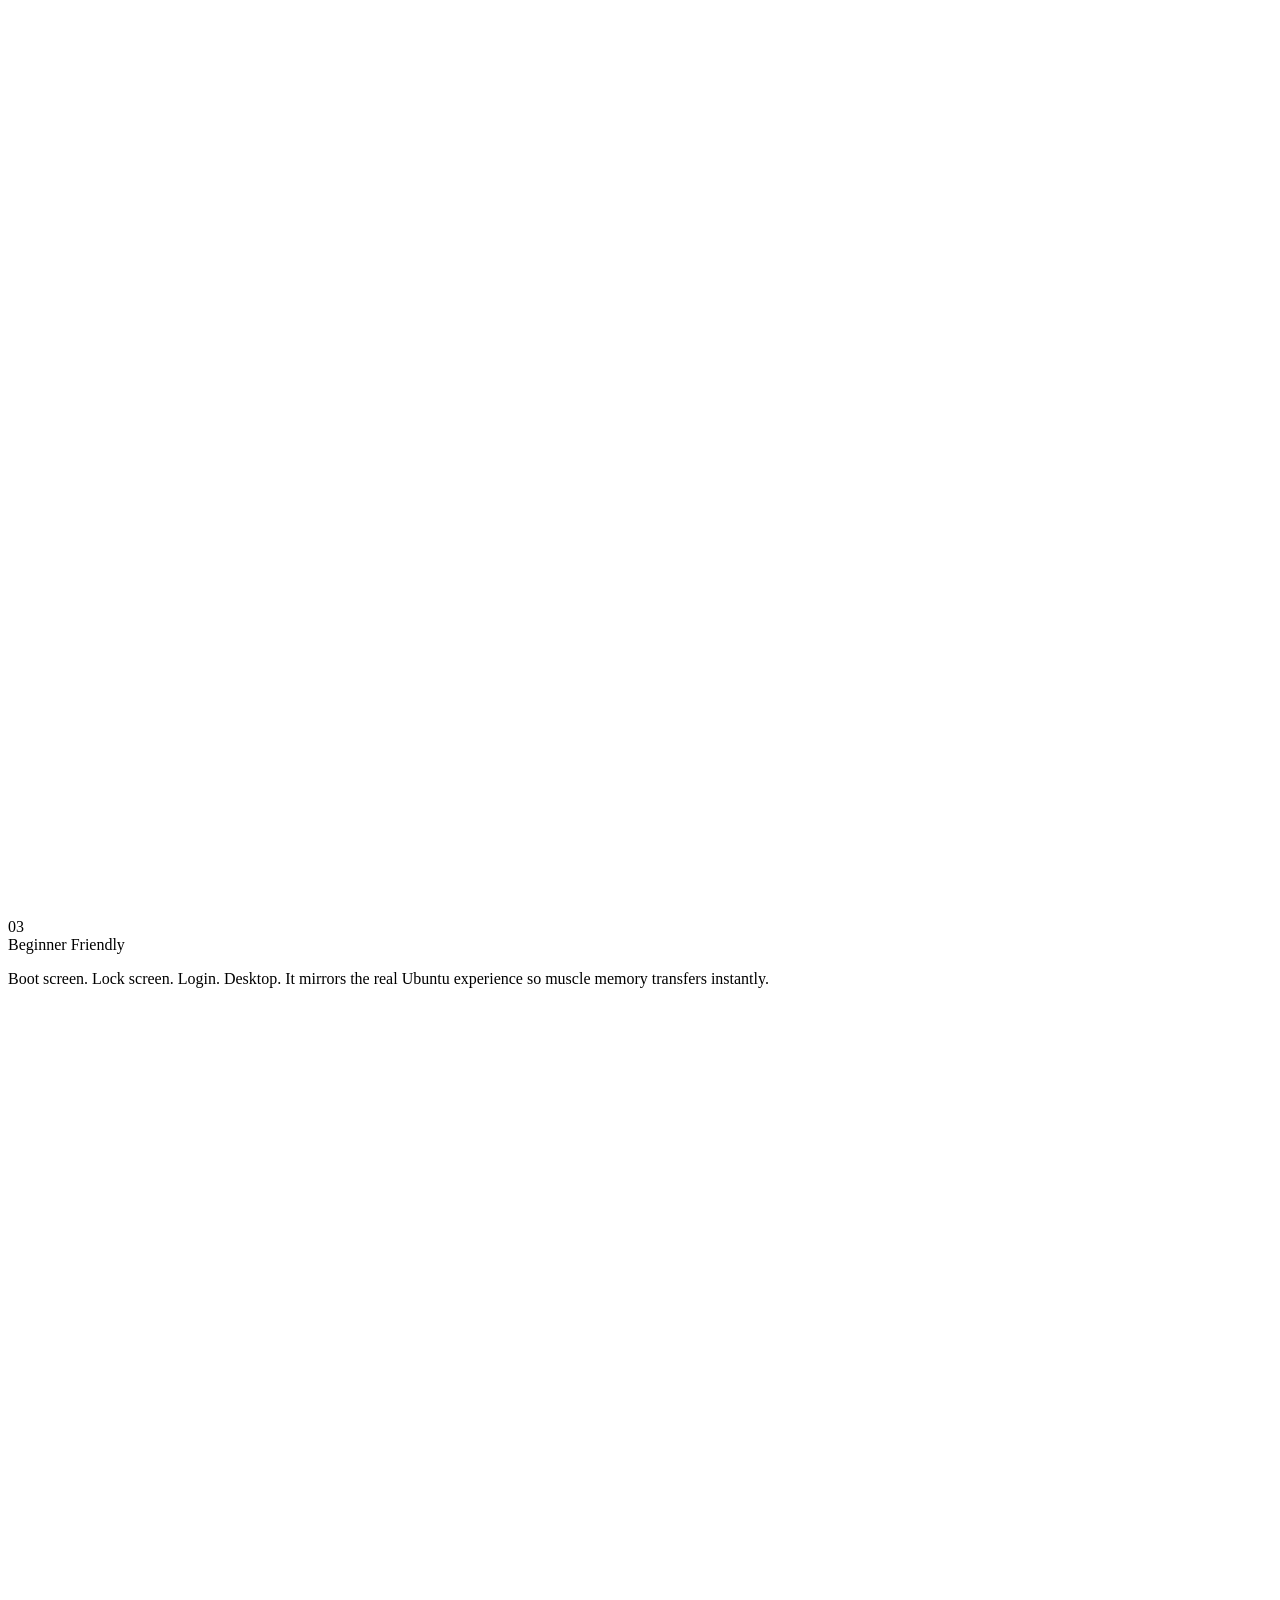
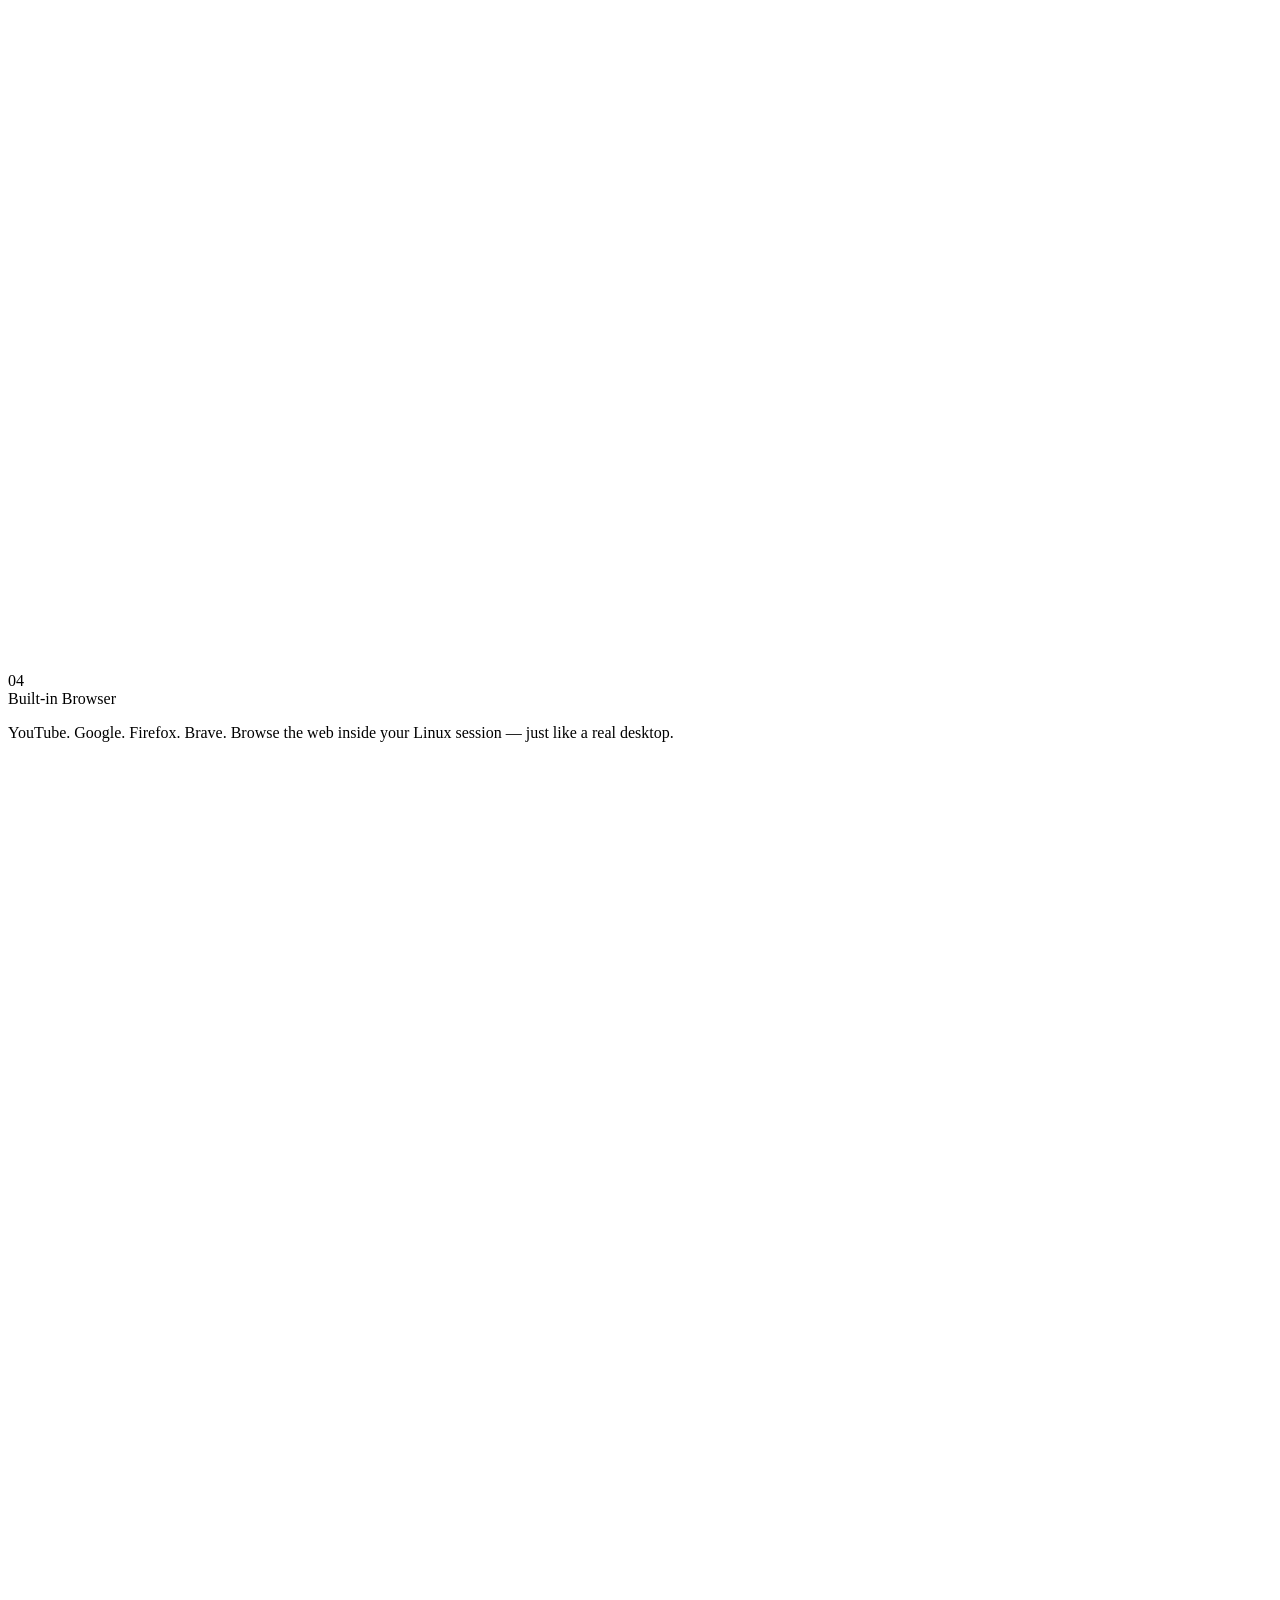
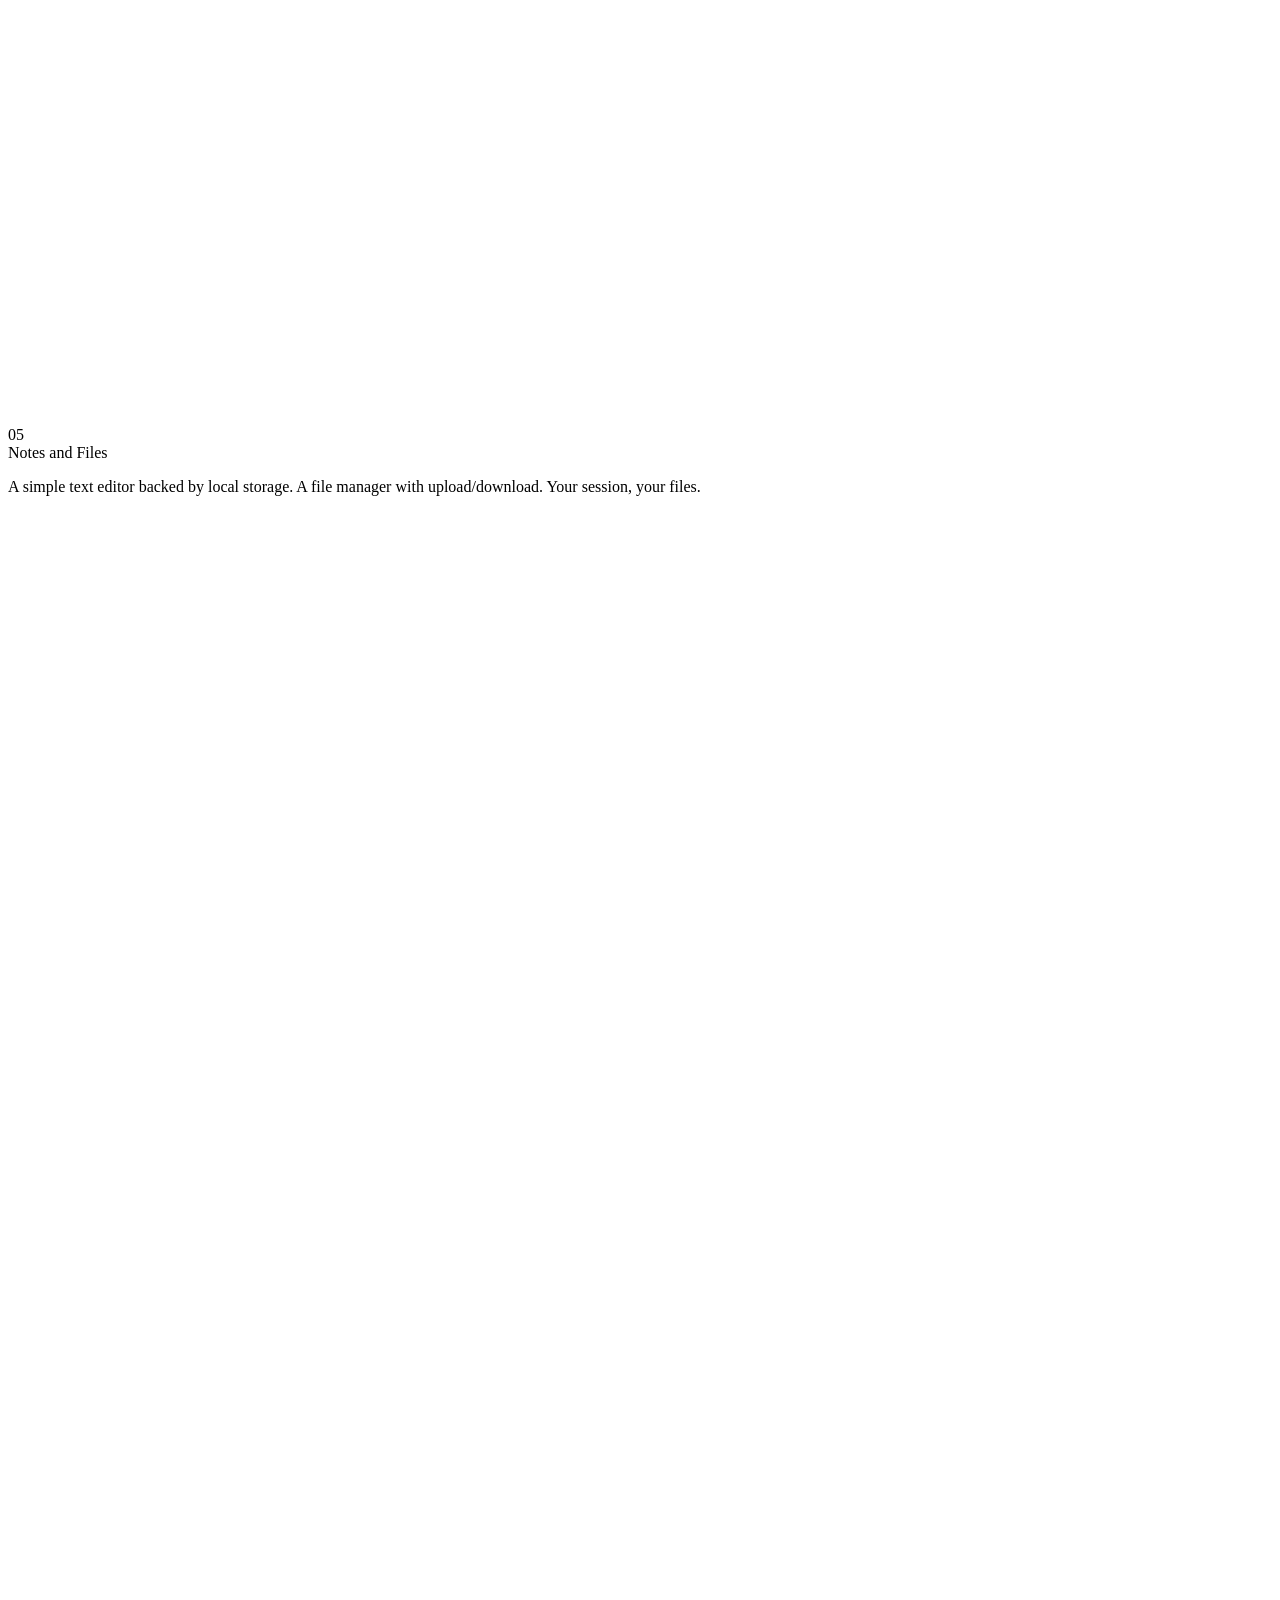
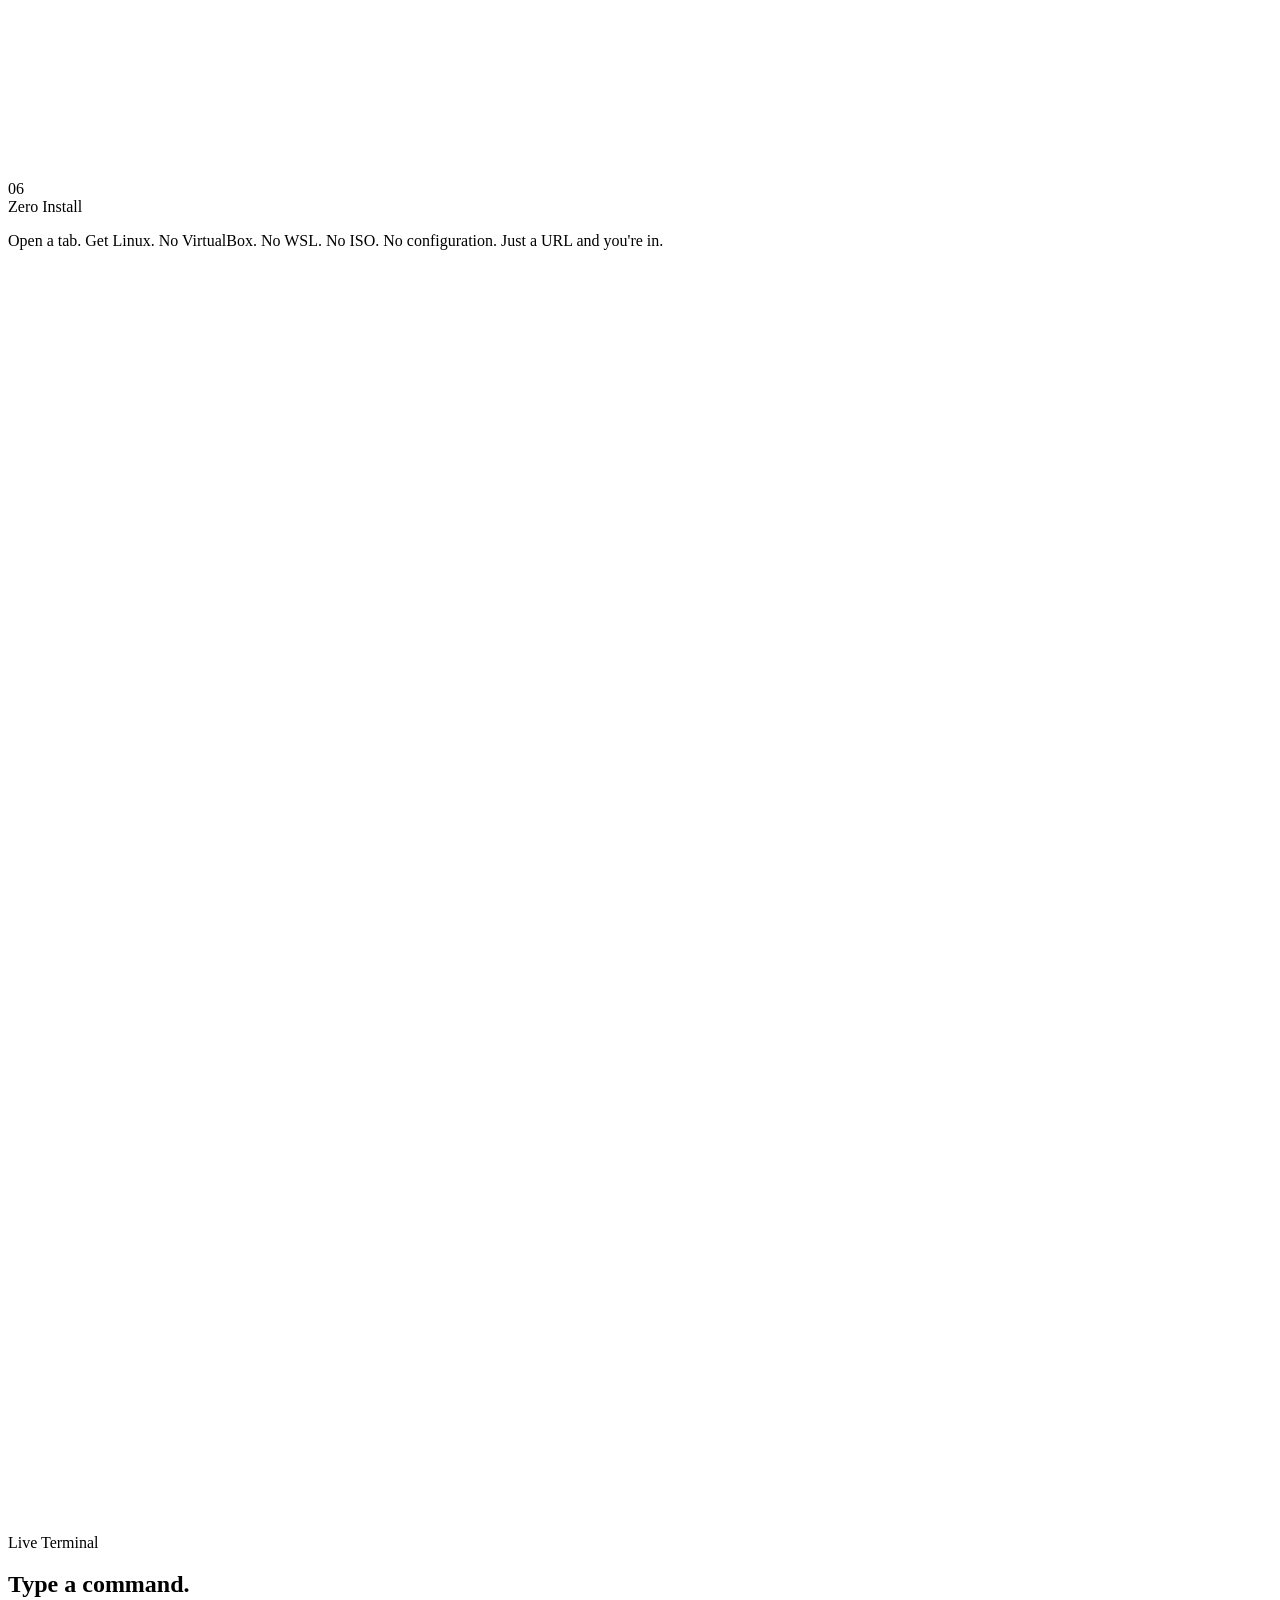
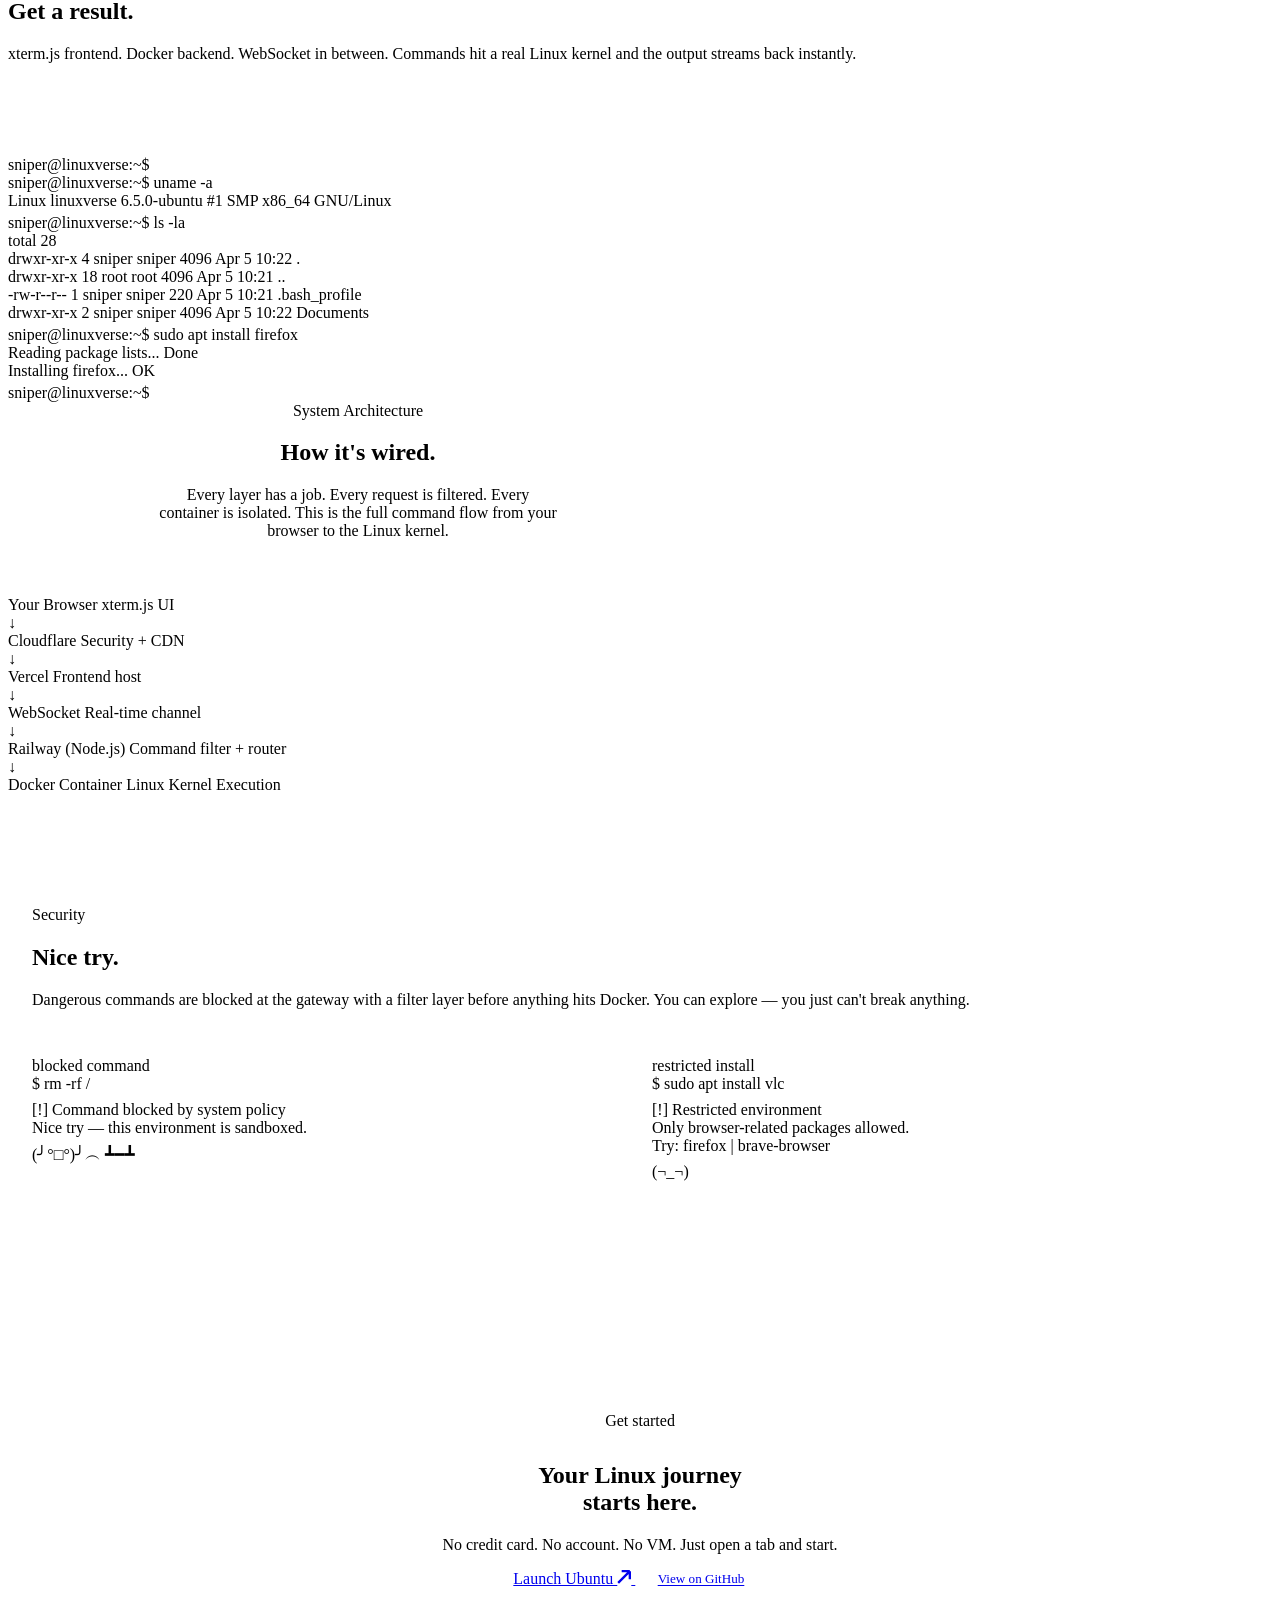
==== commit eb728fc4: "added the cta portion in which directs users to take a specific, immediate action" ====
--- a/index.html
+++ b/index.html
@@ -369,6 +369,26 @@
 </div>
 </section>
 
+<!-- ── CTA ── -->
+<section class="cta-section">
+<div class="section-inner" style="text-align:center;">
+    <div class="reveal">
+    <div class="glass section-badge" style="margin-bottom:2rem;">Get started</div>
+    <h2 class="cta-heading">Your Linux journey<br/>starts here.</h2>
+    <p class="cta-sub">No credit card. No account. No VM. Just open a tab and start.</p>
+    <div class="cta-btns">
+        <a href="#os" class="glass-strong btn-glass">
+        Launch Ubuntu
+        <svg width="14" height="14" viewBox="0 0 12 12" fill="none" stroke="currentColor" stroke-width="2"><path d="M1 11L11 1M11 1H4M11 1v7"/></svg>
+        </a>
+        <a href="https://github.com/SniperRavan" target="_blank" class="btn-pill" style="font-size:0.82rem;padding:0.65rem 1.4rem;">
+        View on GitHub
+        </a>
+    </div>
+    </div>
+</div>
+</section>
+
 
 </body>
 </html>
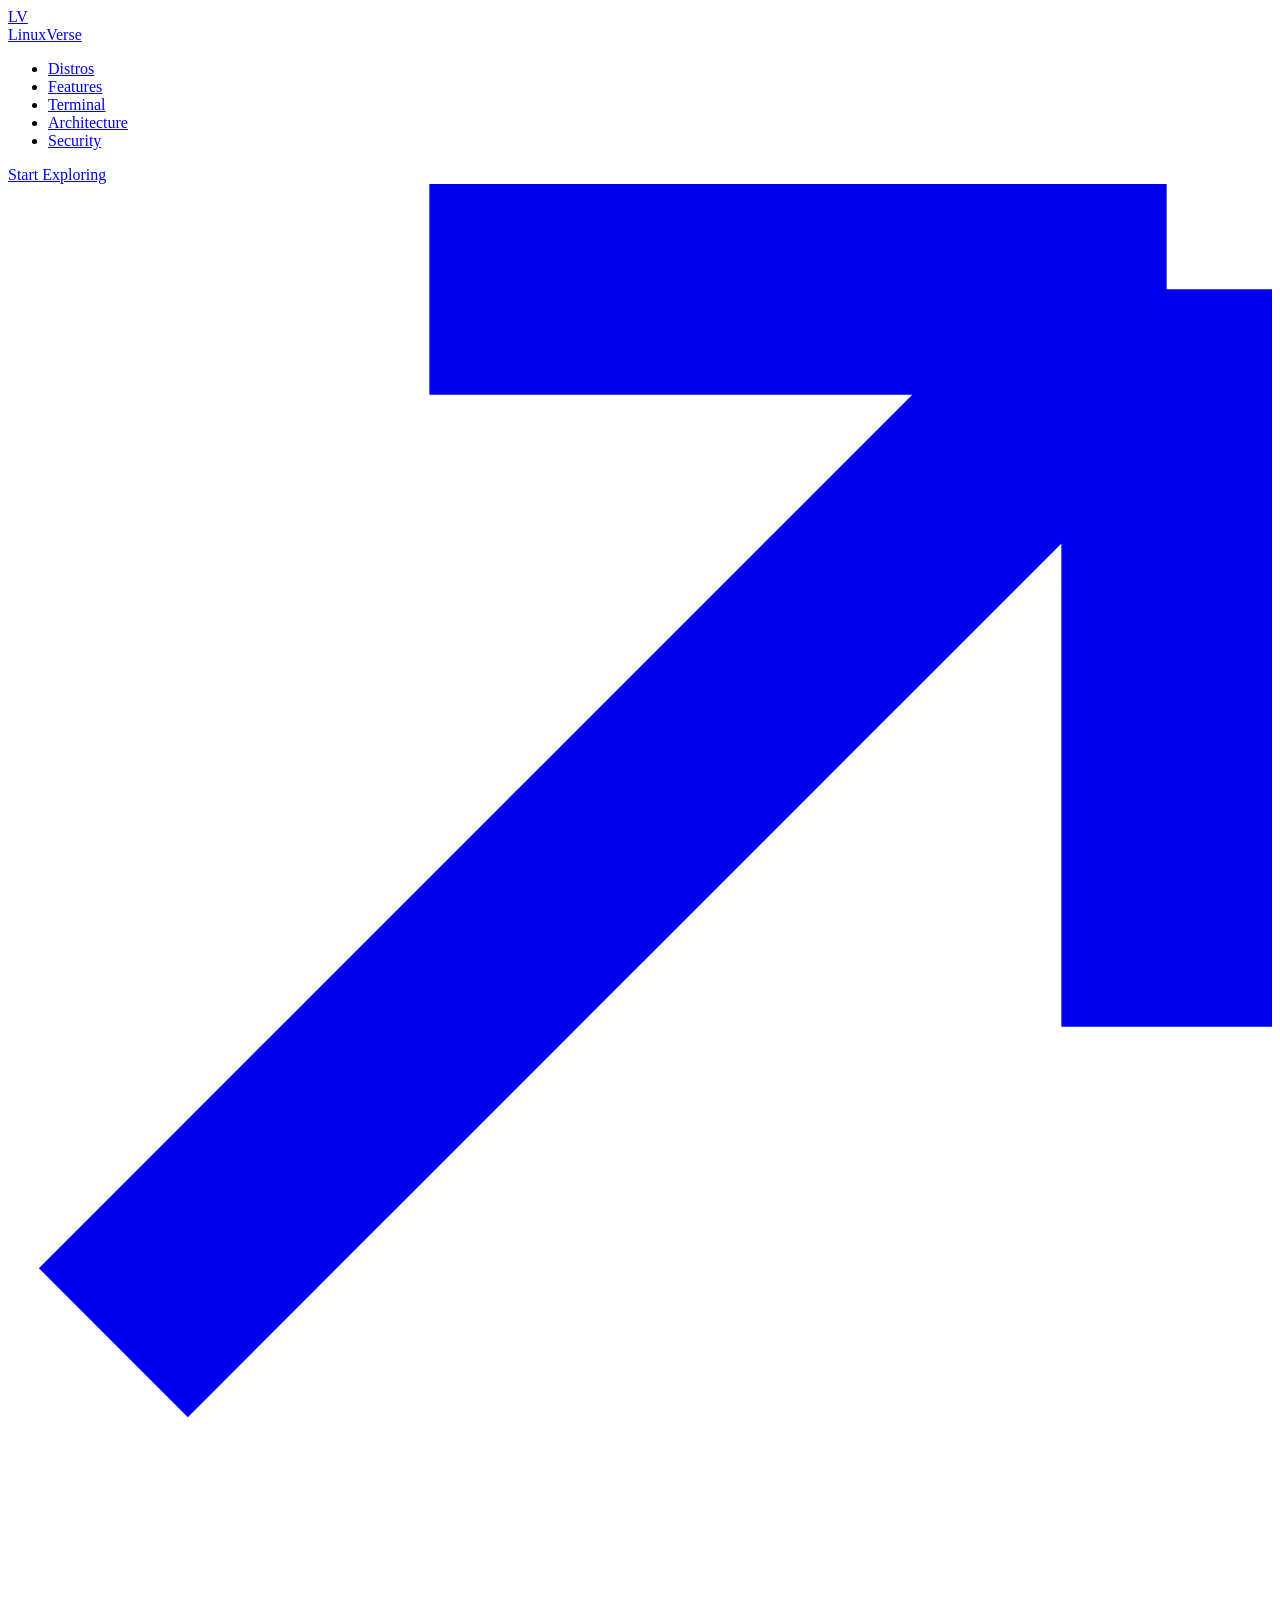
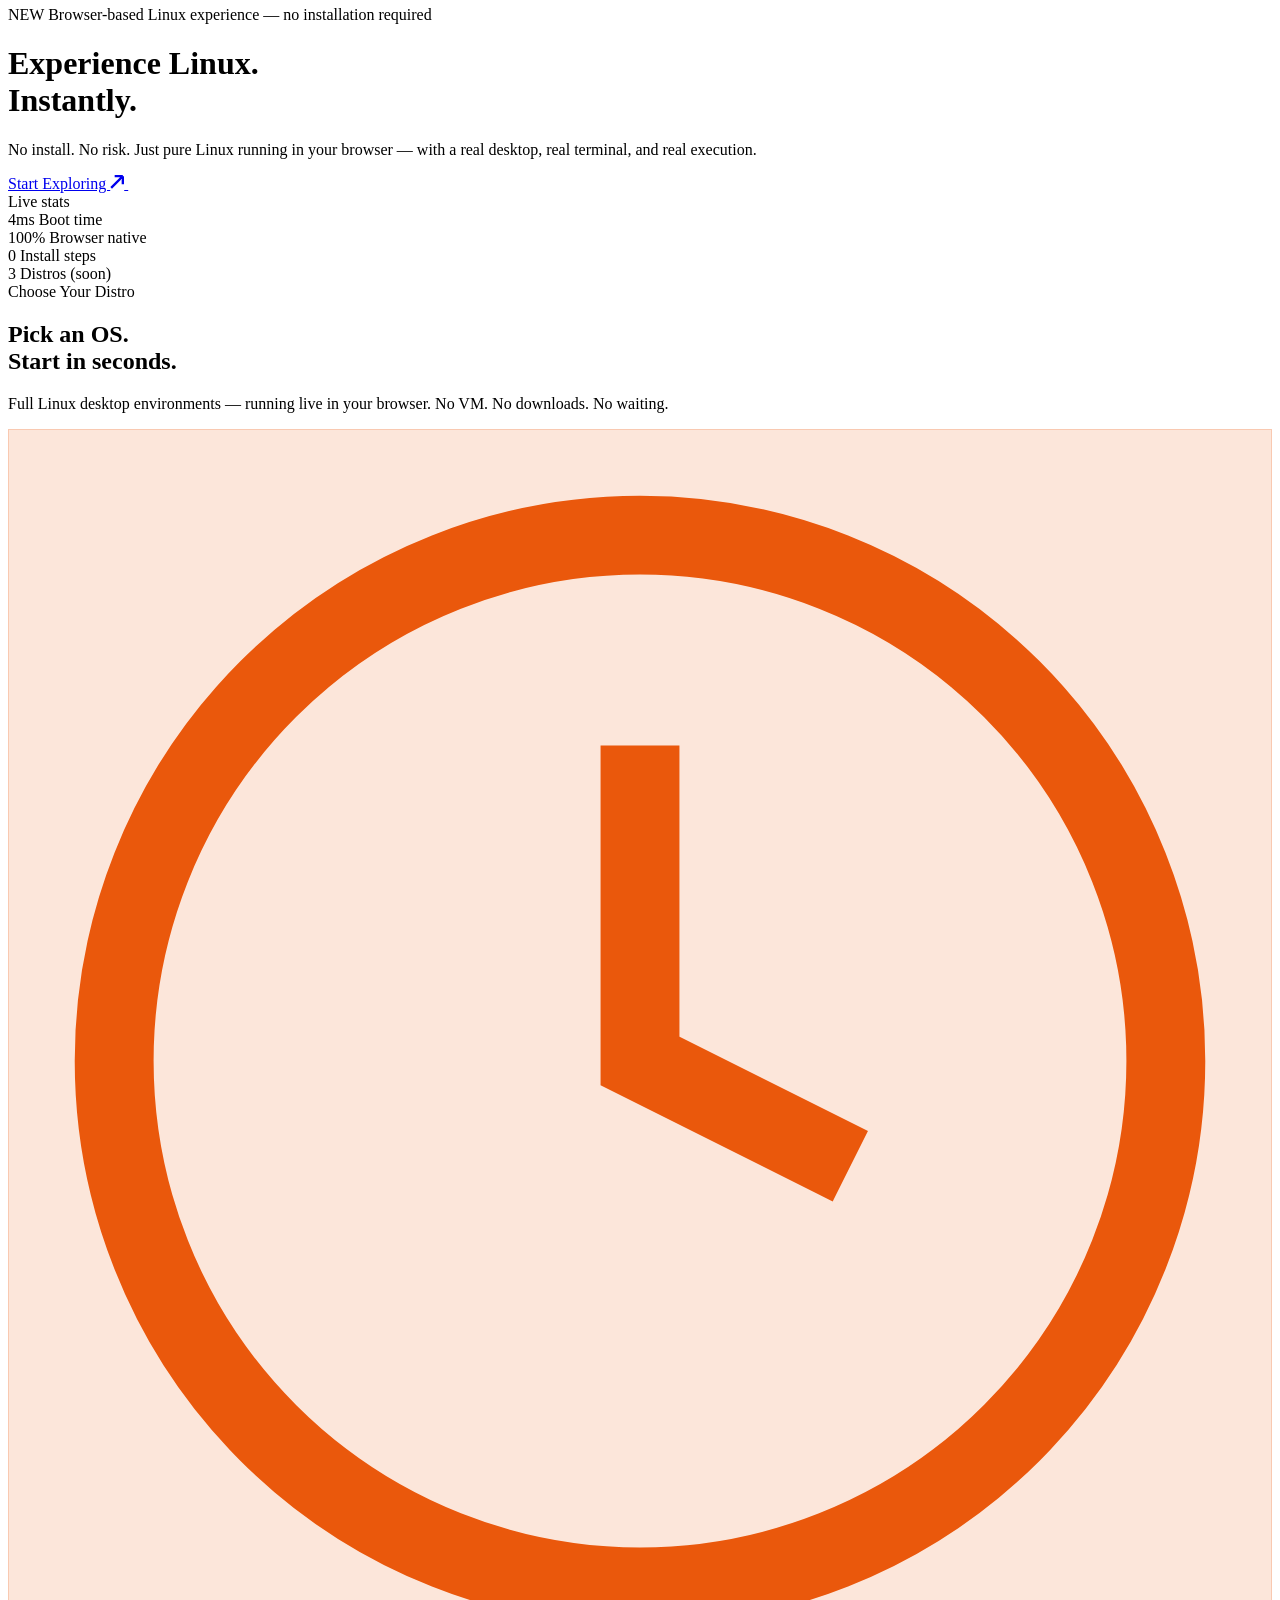
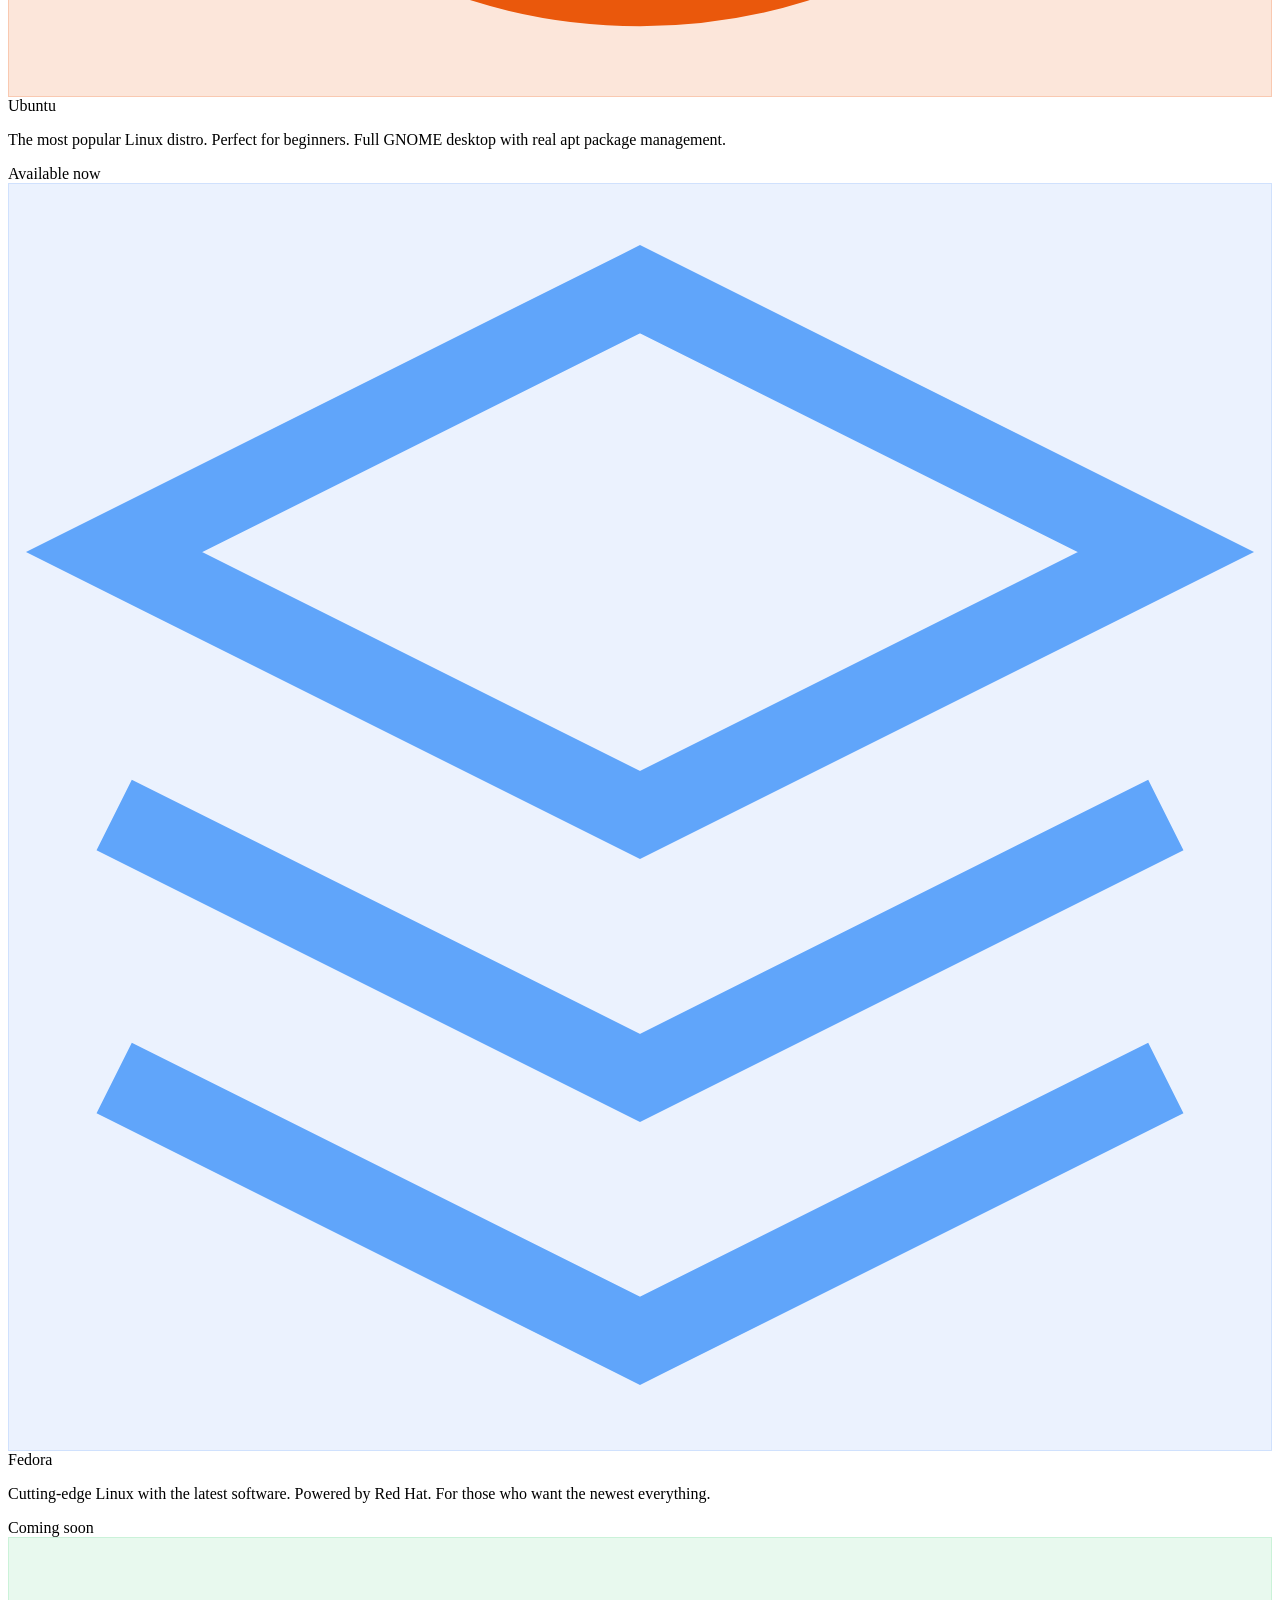
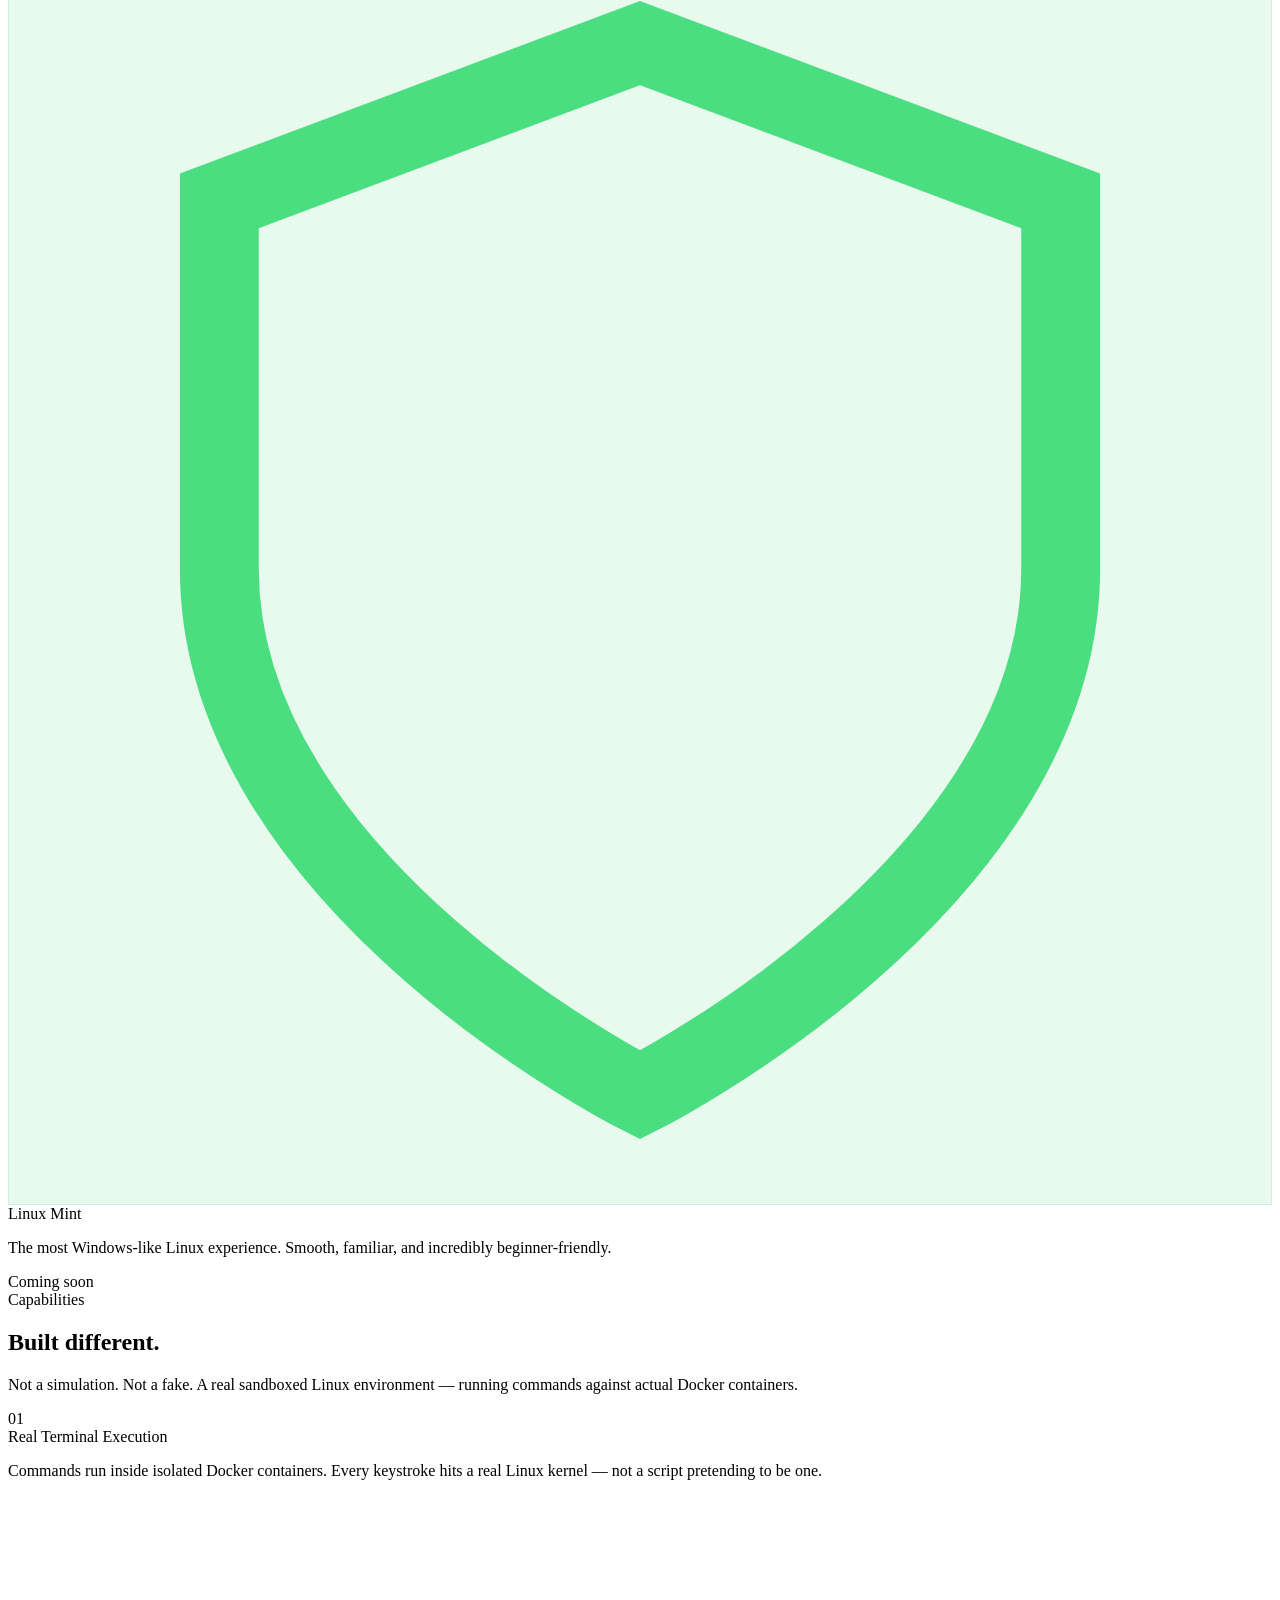
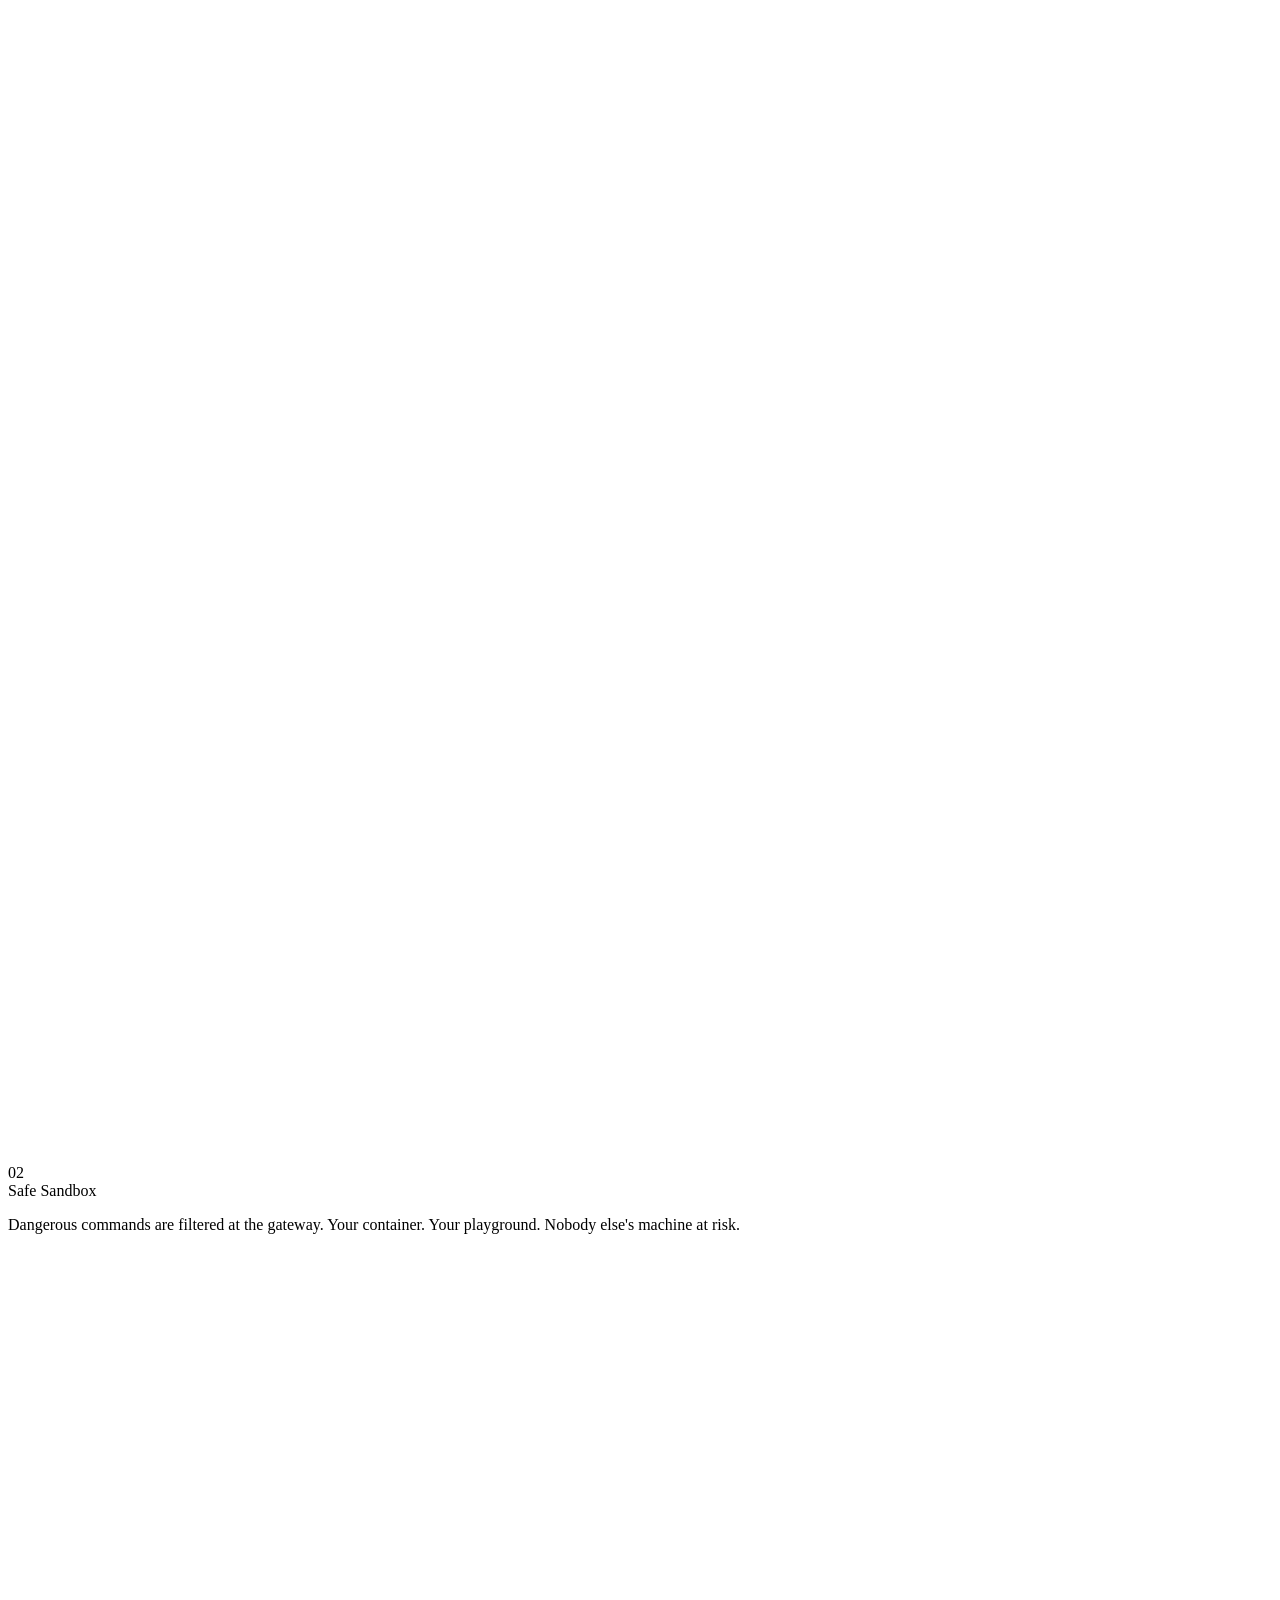
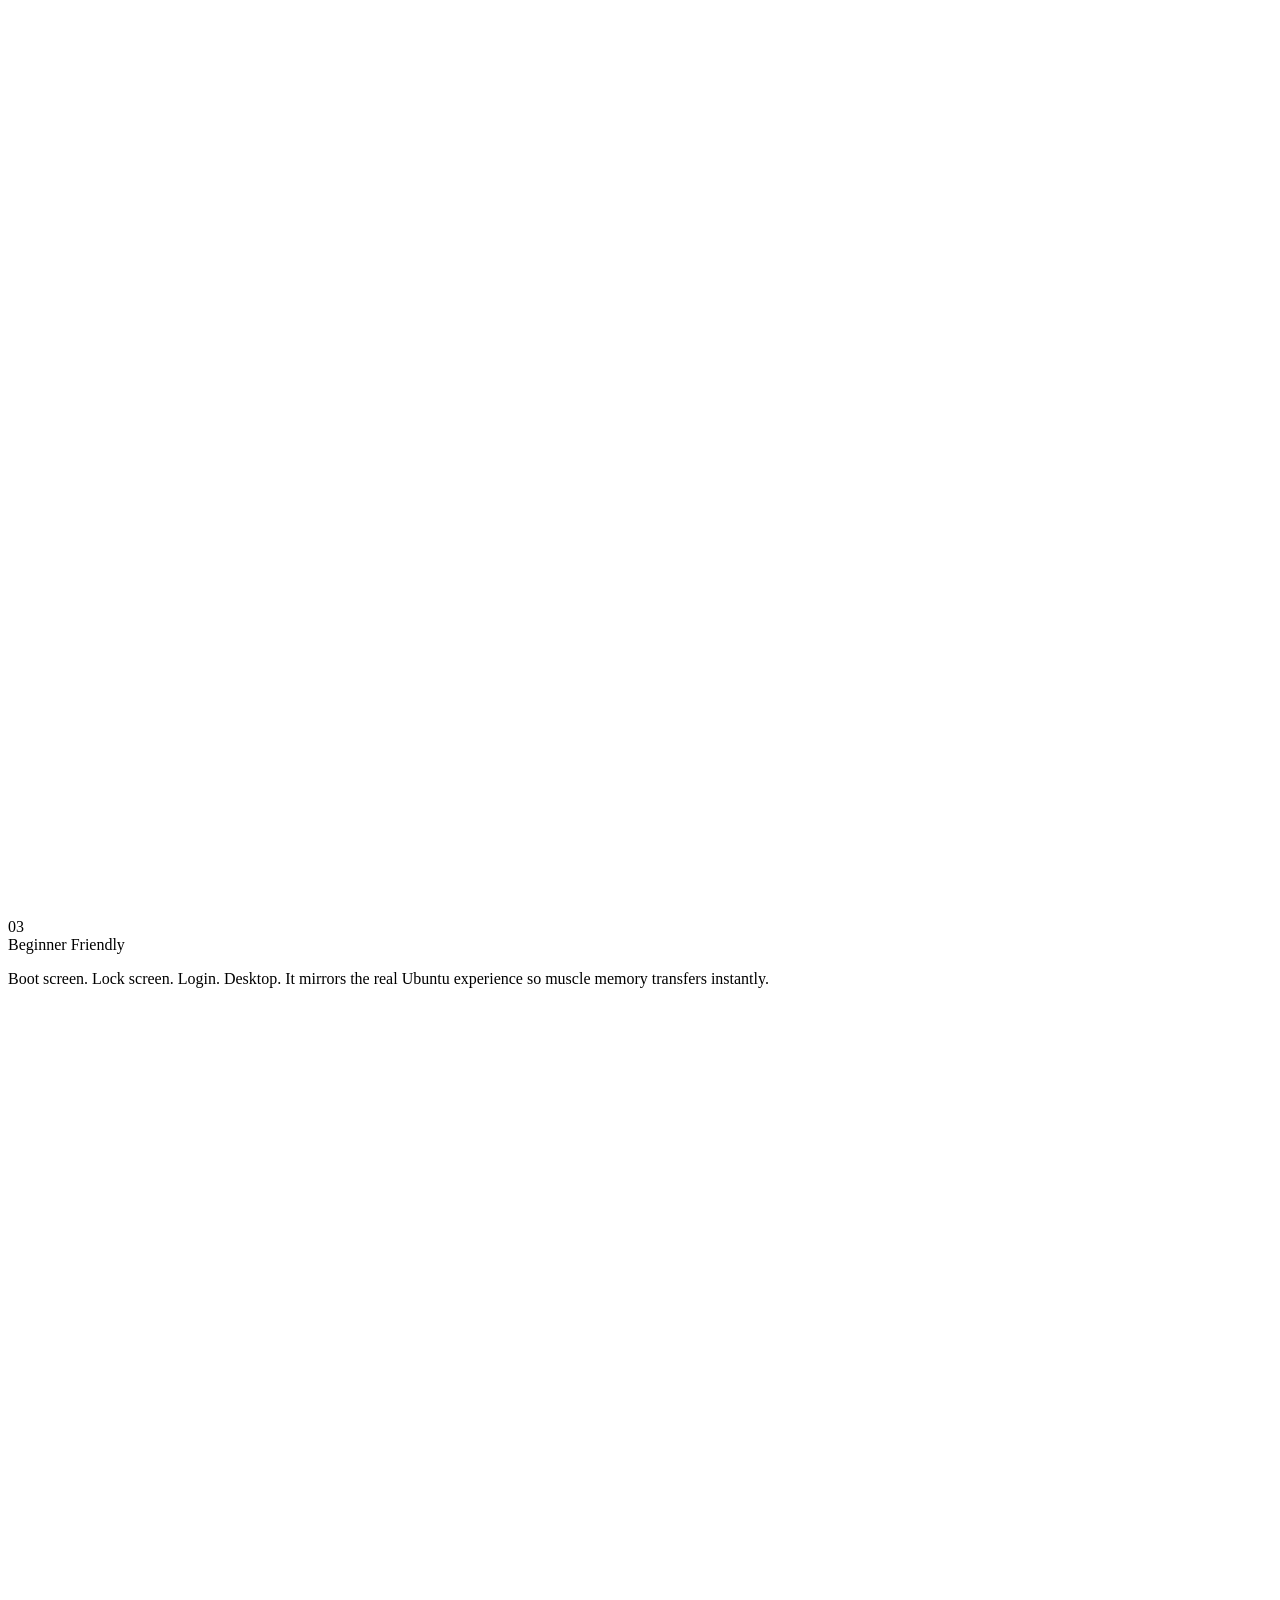
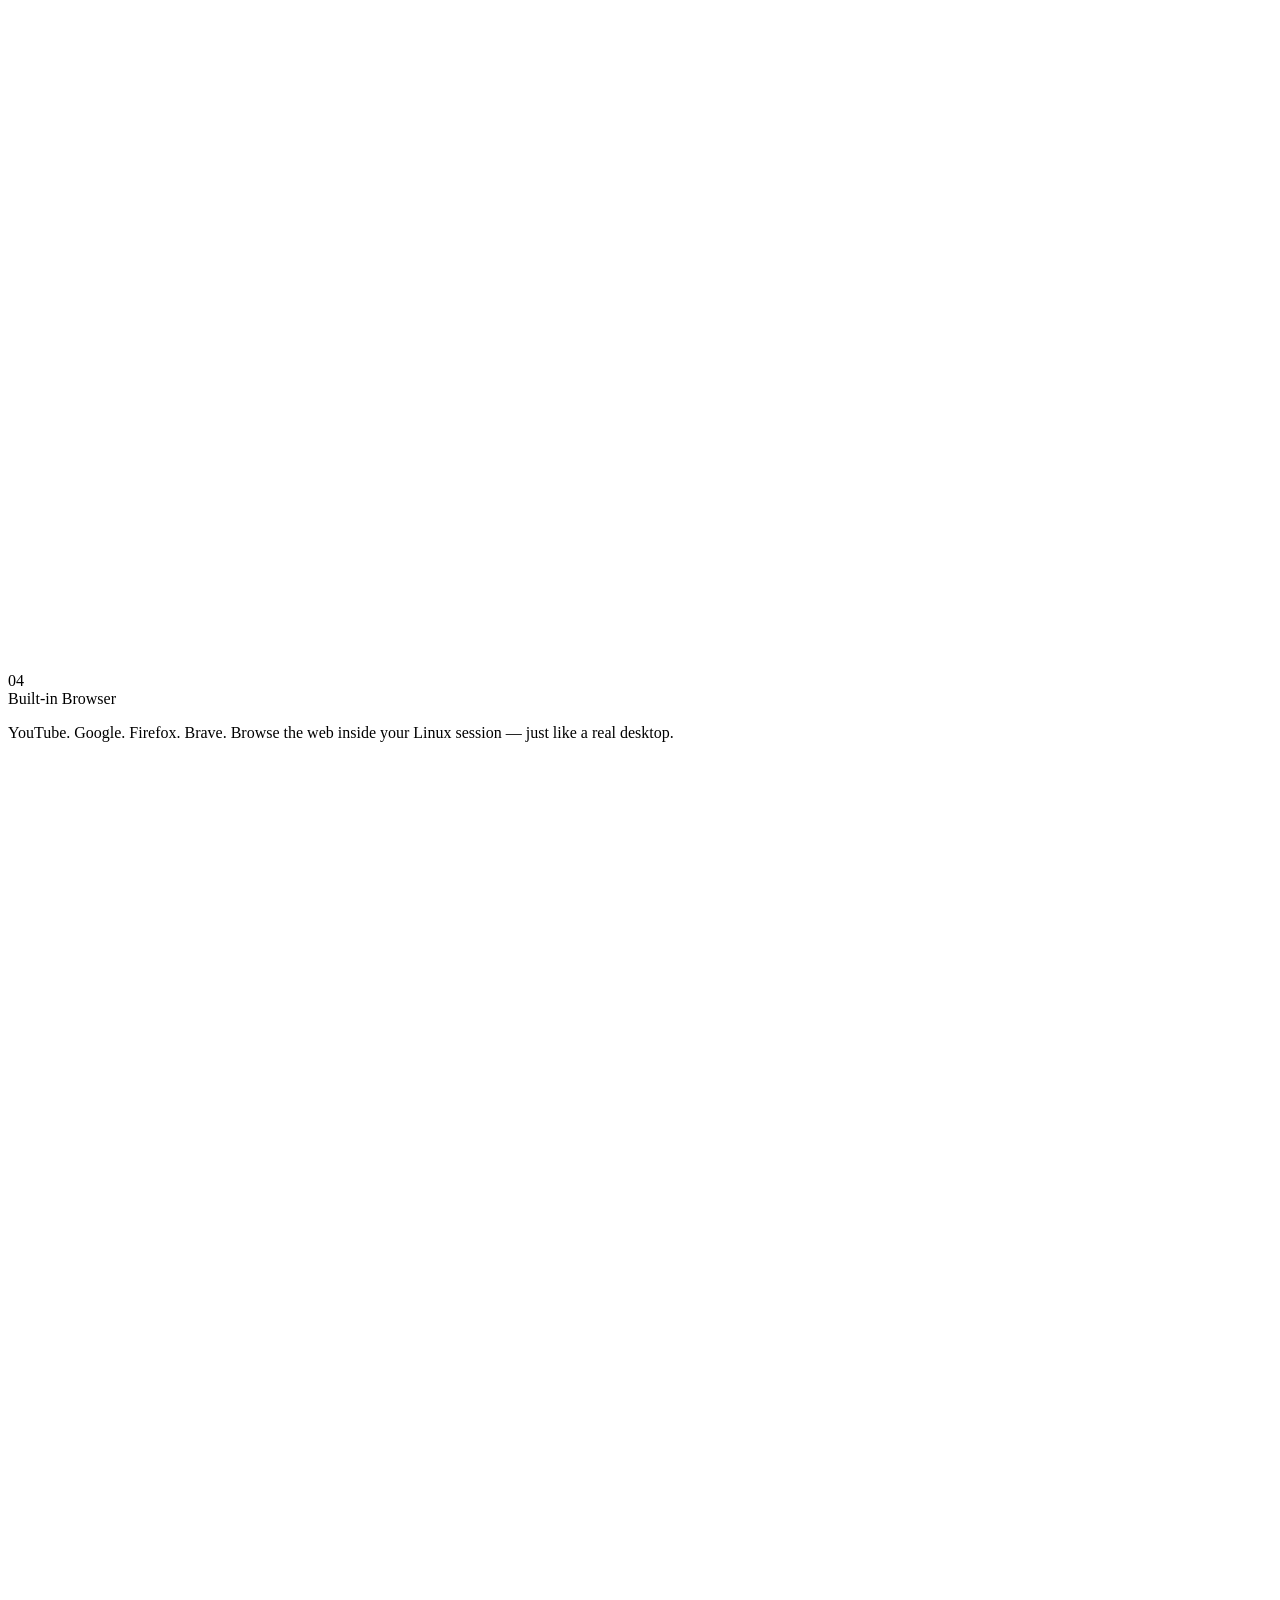
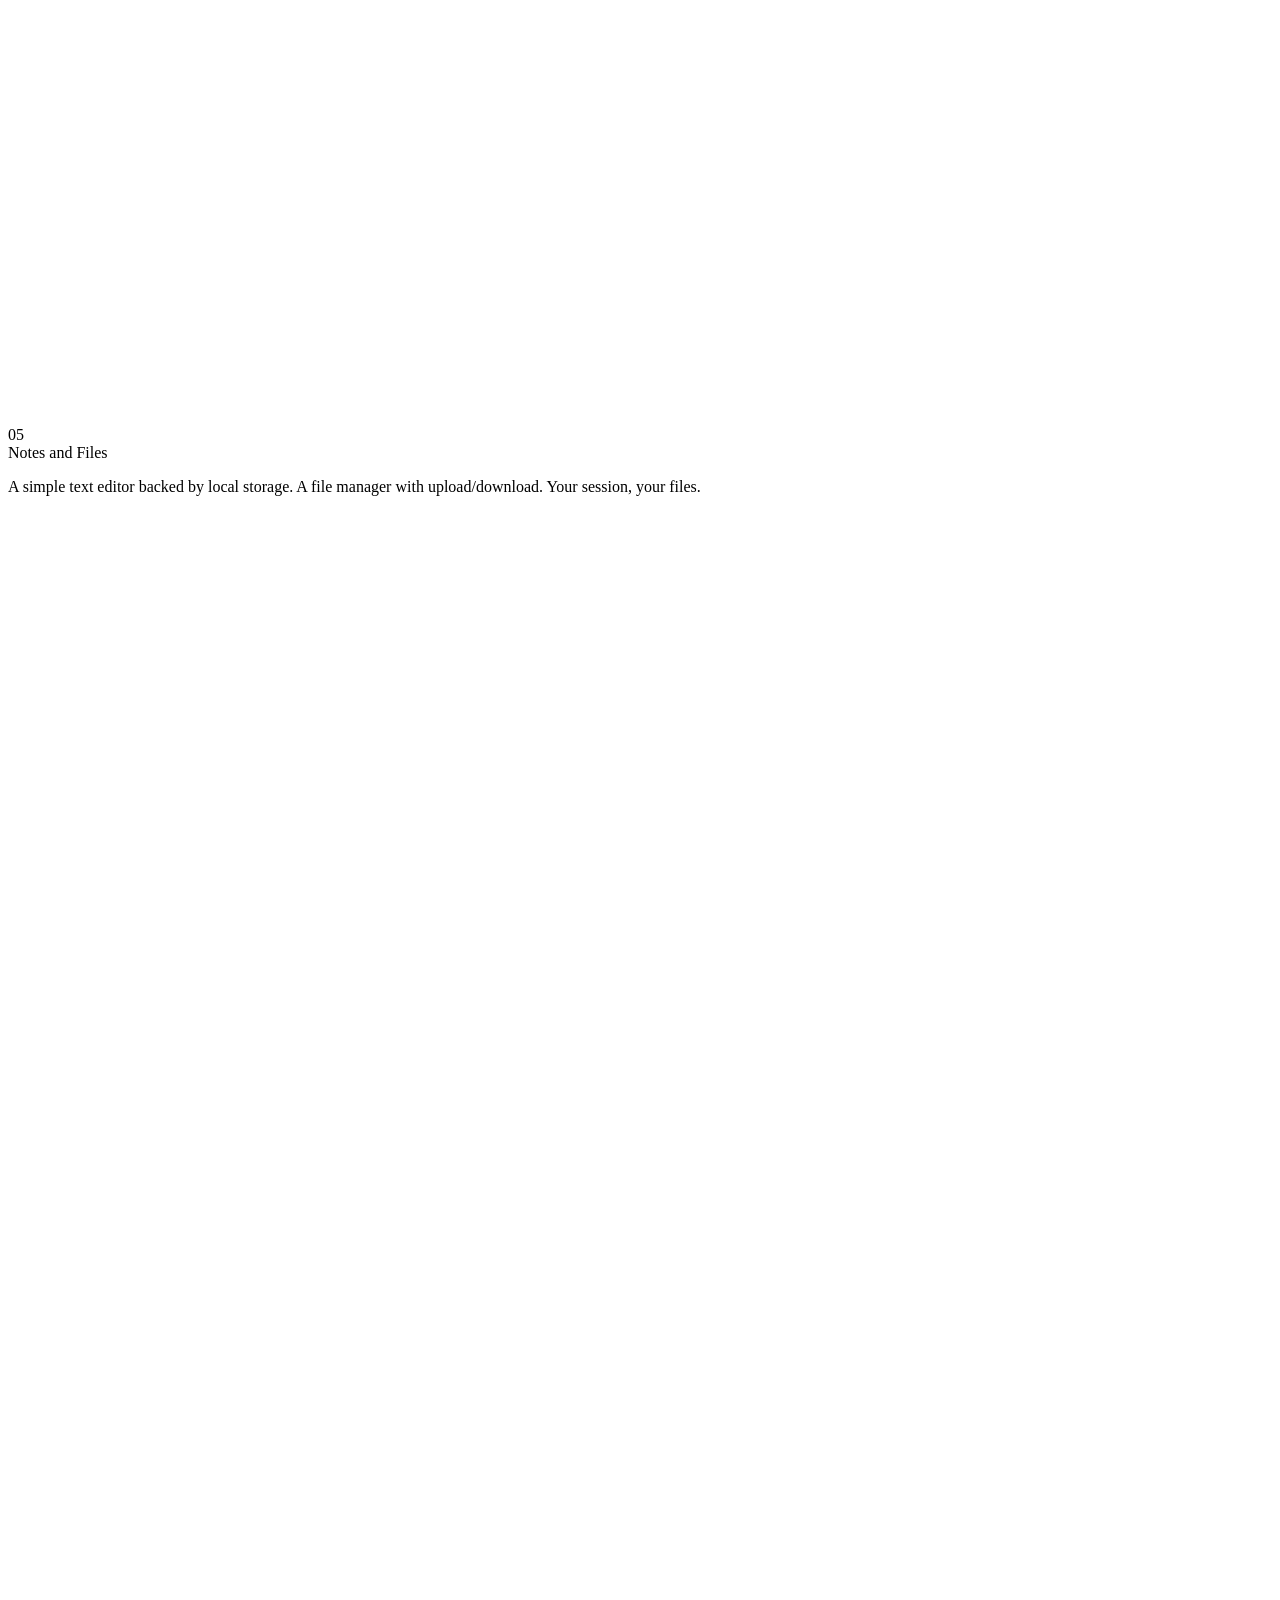
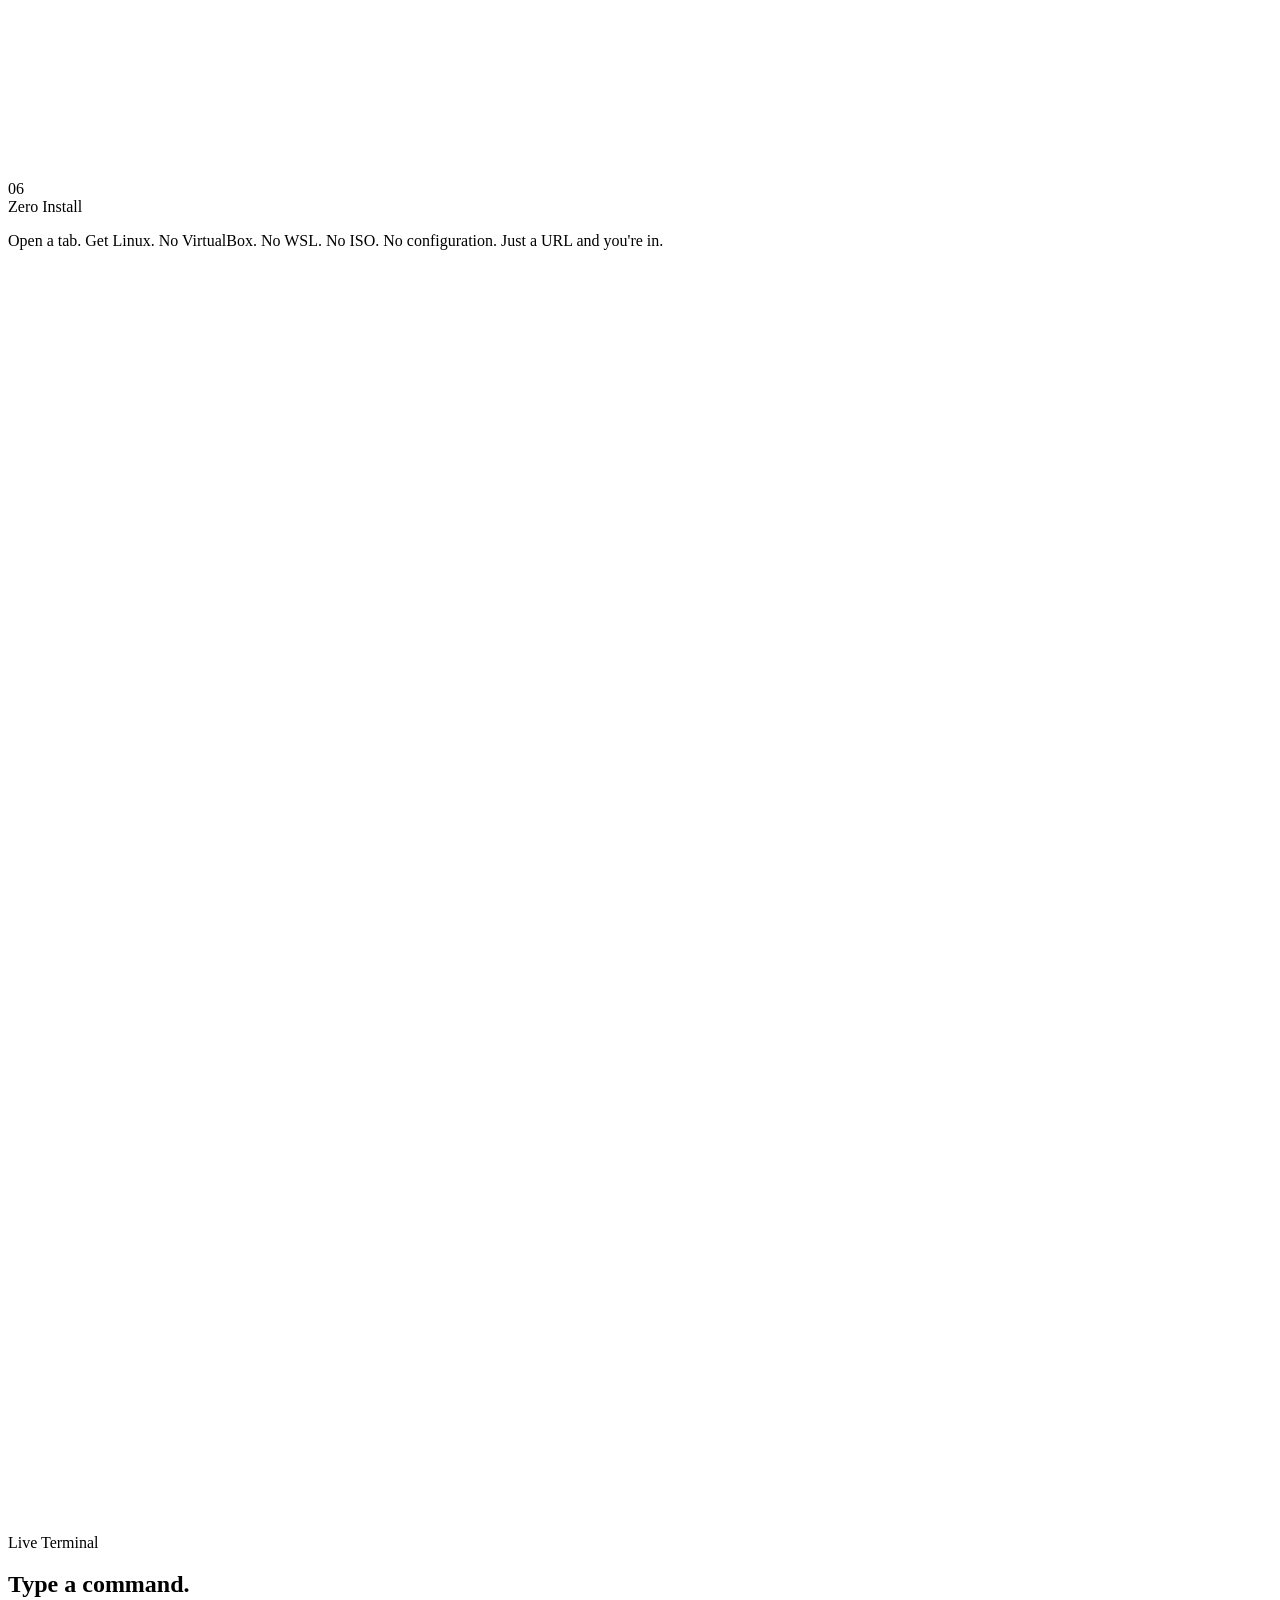
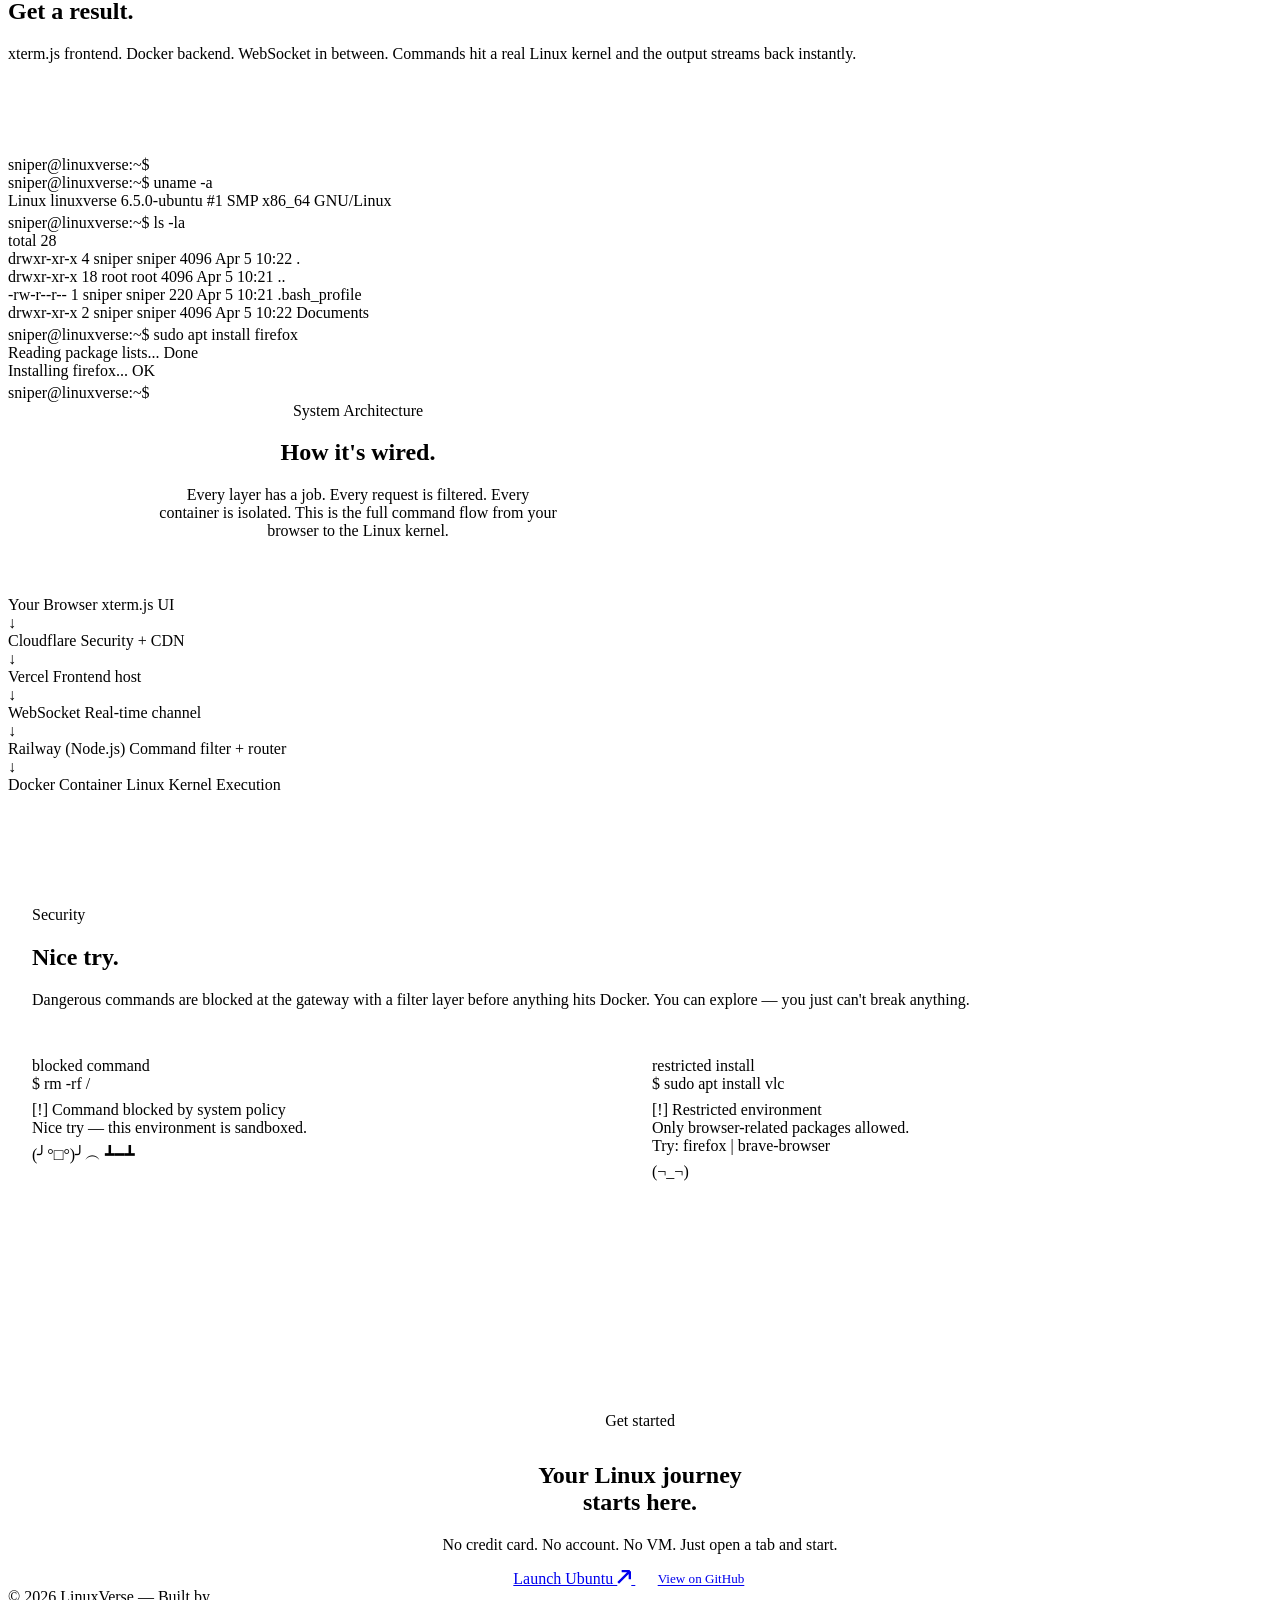
==== commit b3d91c0f: "added the end portion that is called footer and added my linkdin and github profile there." ====
--- a/index.html
+++ b/index.html
@@ -389,6 +389,17 @@
 </div>
 </section>
 
+<!-- ── FOOTER ── -->
+<footer>
+<div class="footer-copy">
+    &copy; 2026 LinuxVerse &mdash; Built by <a href="https://github.com/SniperRavan" style="color:rgba(255,255,255,0.5);text-decoration:none;">Akash Das Dhibar</a>
+</div>
+<ul class="footer-links">
+    <li><a href="#">Privacy</a></li>
+    <li><a href="#">Terms</a></li>
+    <li><a href="https://www.linkedin.com/in/akash-das-dhibar">Contact</a></li>
+    <li><a href="https://github.com/SniperRavan" target="_blank">GitHub</a></li>
+</ul>
 
 </body>
 </html>
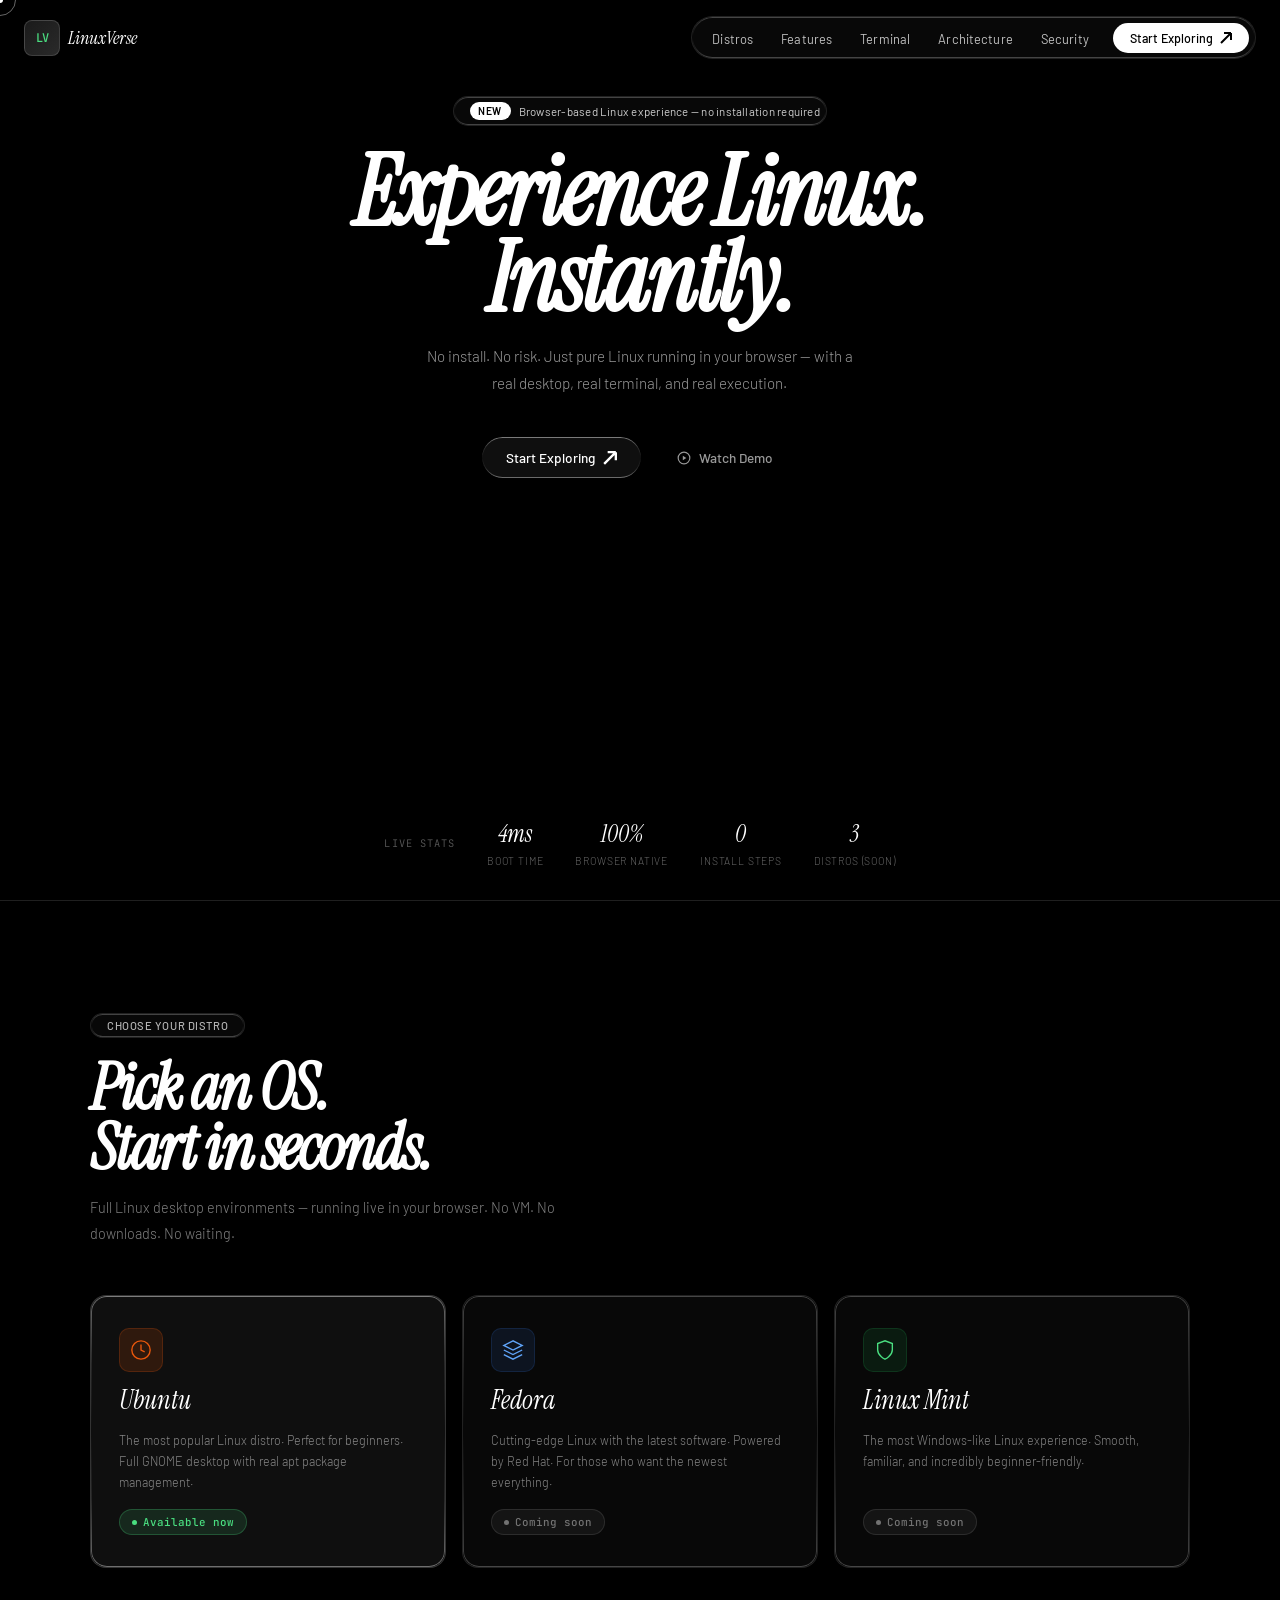
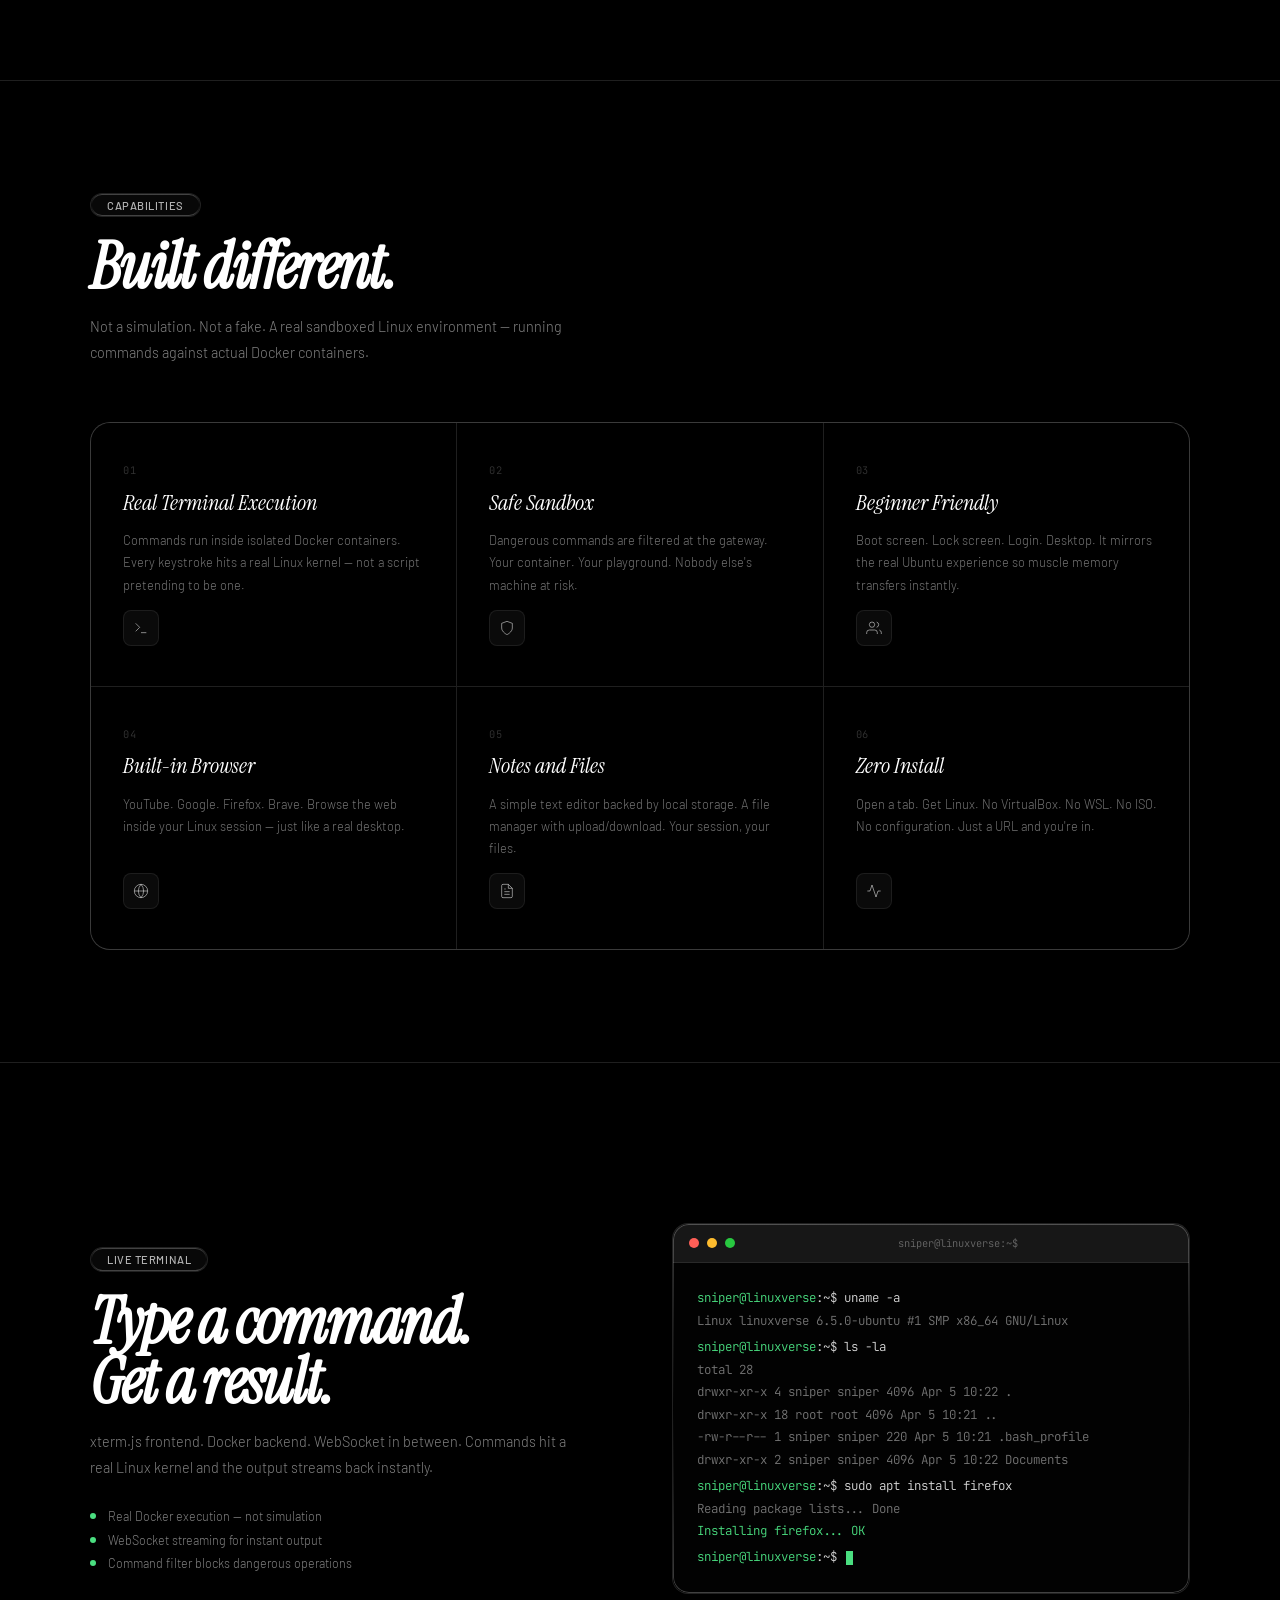
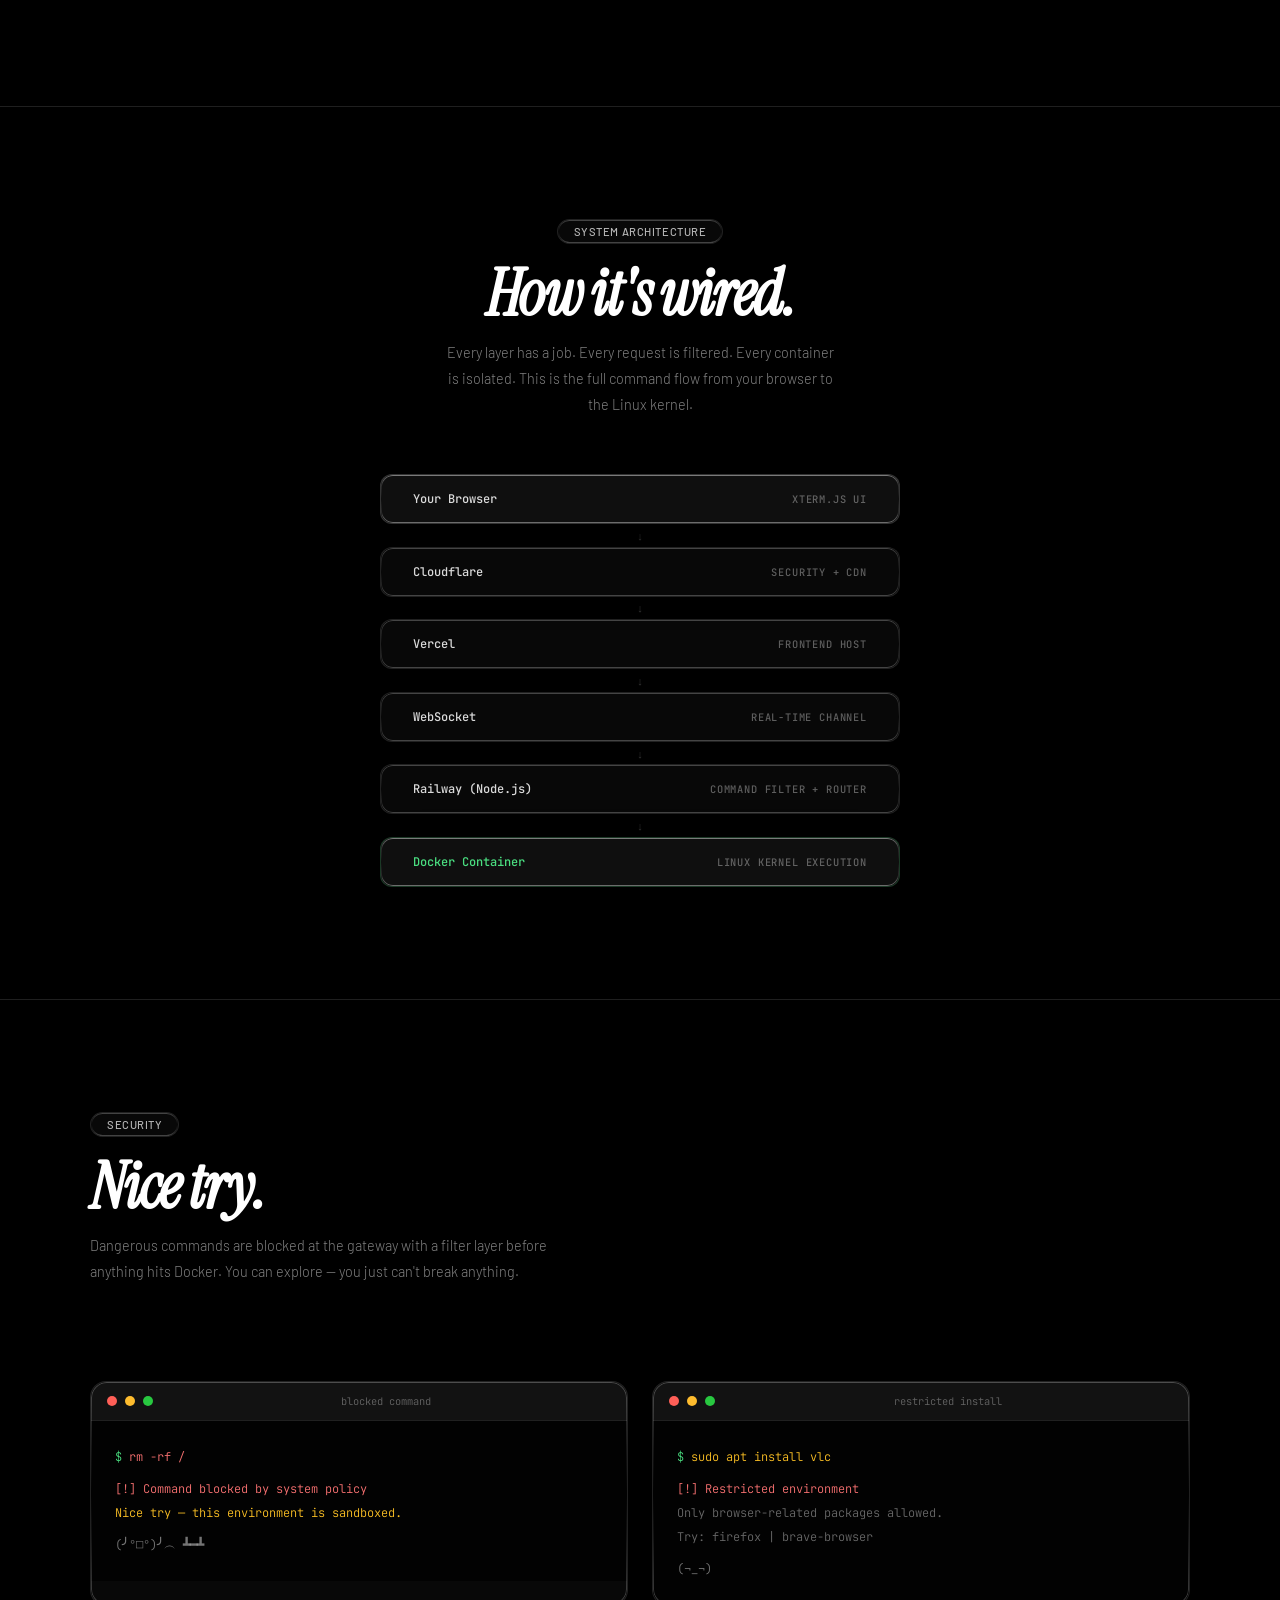
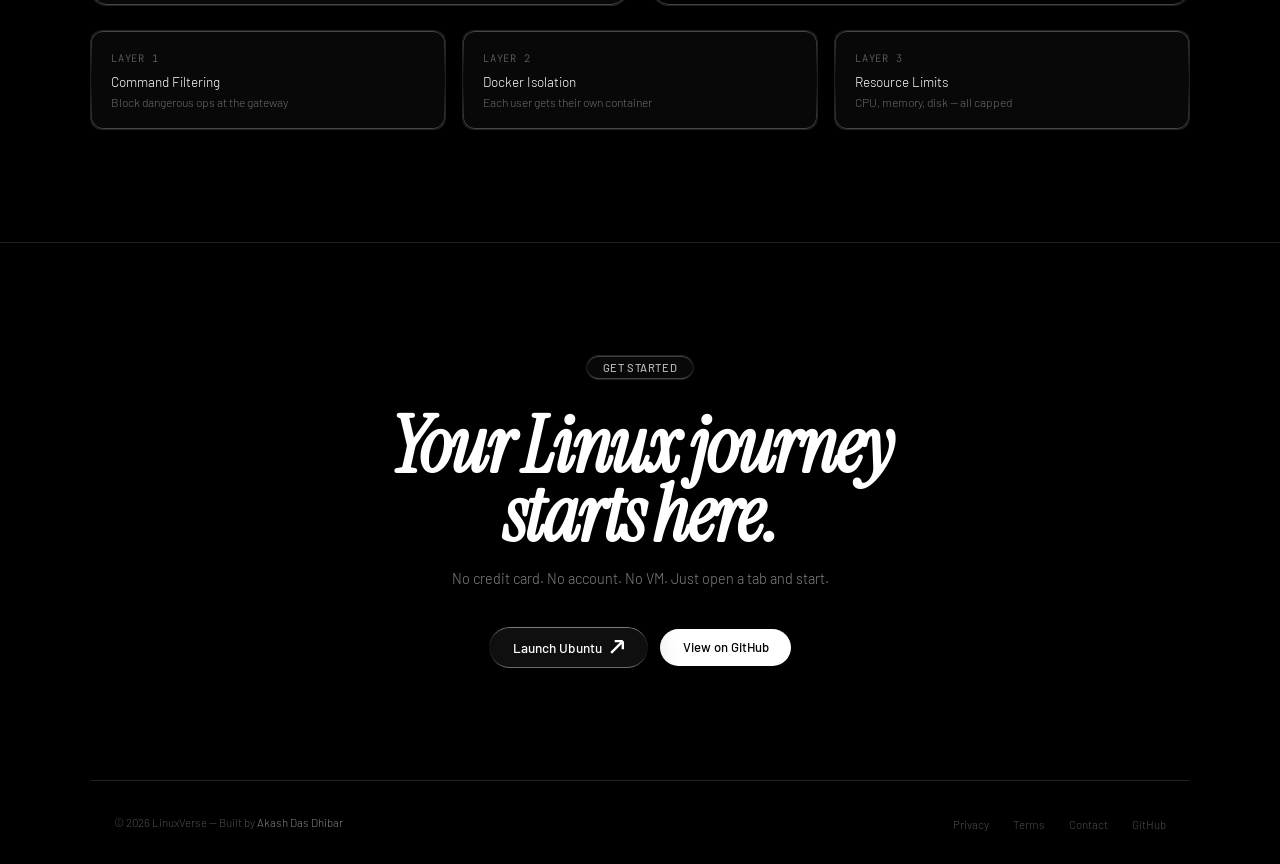
==== commit 5f4639b8: "fix the reveal time animation and the scroll reaveal issue here as a stupid person I added the scrip" ====
--- a/index.html
+++ b/index.html
@@ -1,28 +1,28 @@
-<!DOCTYPE html>
-<html lang="en">
-<head>
-<meta charset="UTF-8" />
-<meta name="viewport" content="width=device-width, initial-scale=1.0" />
-<title>LinuxVerse — Experience Linux. Instantly.</title>
-<meta name="description" content="Browser-based Linux OS experience. No install. No risk. Just pure Linux." />
-<link rel="preconnect" href="https://fonts.googleapis.com" />
-<link rel="preconnect" href="https://fonts.gstatic.com" crossorigin />
-<link href="https://fonts.googleapis.com/css2?family=Instrument+Serif:ital@0;1&family=Barlow:wght@300;400;500;600&family=JetBrains+Mono:wght@400;500&display=swap" rel="stylesheet" />
-<link rel="stylesheet" href="styles.css" />
-<script src="script.js"></script>
-</head>
-<body>
+    <!DOCTYPE html>
+    <html lang="en">
+    <head>
+    <meta charset="UTF-8" />
+    <meta name="viewport" content="width=device-width, initial-scale=1.0" />
+    <title>LinuxVerse — Experience Linux. Instantly.</title>
+    <meta name="description" content="Browser-based Linux OS experience. No install. No risk. Just pure Linux." />
+    <link rel="preconnect" href="https://fonts.googleapis.com" />
+    <link rel="preconnect" href="https://fonts.gstatic.com" crossorigin />
+    <link href="https://fonts.googleapis.com/css2?family=Instrument+Serif:ital@0;1&family=Barlow:wght@300;400;500;600&family=JetBrains+Mono:wght@400;500&display=swap" rel="stylesheet" />
+    <link rel="stylesheet" href="styles.css" />
+    </head>
+    <body>
+
     <div class="cursor-dot" id="dot"></div>
     <div class="cursor-ring" id="ring"></div>
 
     <!-- ── NAVBAR ── -->
-<nav>
-<a href="#" class="nav-logo">
+    <nav>
+    <a href="#" class="nav-logo">
     <div class="nav-logo-mark">LV</div>
     <span class="nav-logo-text">LinuxVerse</span>
-</a>
-
-<div class="glass nav-pill">
+    </a>
+
+    <div class="glass nav-pill">
     <ul class="nav-links-center">
     <li><a href="#os">Distros</a></li>
     <li><a href="#features">Features</a></li>
@@ -34,17 +34,17 @@
     Start Exploring
     <svg viewBox="0 0 12 12" fill="none" stroke="currentColor" stroke-width="2"><path d="M1 11L11 1M11 1H4M11 1v7"/></svg>
     </a>
-</div>
-</nav>
-
-<!-- ── HERO ── -->
-<div class="hero">
-<video class="hero-video" autoplay loop muted playsinline
+    </div>
+    </nav>
+
+    <!-- ── HERO ── -->
+    <div class="hero">
+    <video class="hero-video" autoplay loop muted playsinline
     src="https://d8j0ntlcm91z4.cloudfront.net/user_38xzZboKViGWJOttwIXH07lWA1P/hf_20260307_083826_e938b29f-a43a-41ec-a153-3d4730578ab8.mp4">
-</video>
-<div class="hero-overlay"></div>
-
-<div class="hero-content">
+    </video>
+    <div class="hero-overlay"></div>
+
+    <div class="hero-content">
     <div class="glass badge reveal">
     <span class="badge-tag">NEW</span>
     Browser-based Linux experience — no installation required
@@ -60,42 +60,42 @@
 
     <div class="hero-cta reveal reveal-d3">
     <a href="#os" class="glass-strong btn-glass">
-        Start Exploring
-        <svg width="14" height="14" viewBox="0 0 12 12" fill="none" stroke="currentColor" stroke-width="2"><path d="M1 11L11 1M11 1H4M11 1v7"/></svg>
+    Start Exploring
+    <svg width="14" height="14" viewBox="0 0 12 12" fill="none" stroke="currentColor" stroke-width="2"><path d="M1 11L11 1M11 1H4M11 1v7"/></svg>
     </a>
     <a href="#terminal" class="btn-glass" style="color: rgba(255,255,255,0.6);">
-        <svg width="14" height="14" viewBox="0 0 24 24" fill="none" stroke="currentColor" stroke-width="2"><circle cx="12" cy="12" r="10"/><polygon points="10,8 16,12 10,16" fill="currentColor" stroke="none"/></svg>
-        Watch Demo
-    </a>
-    </div>
-</div>
-
-<div class="hero-bottom">
+    <svg width="14" height="14" viewBox="0 0 24 24" fill="none" stroke="currentColor" stroke-width="2"><circle cx="12" cy="12" r="10"/><polygon points="10,8 16,12 10,16" fill="currentColor" stroke="none"/></svg>
+    Watch Demo
+    </a>
+    </div>
+    </div>
+
+    <div class="hero-bottom">
     <div class="hero-bottom-label">Live stats</div>
     <div class="hero-bottom-items">
     <div class="hero-stat">
-        <span class="hero-stat-val">4ms</span>
-        <span class="hero-stat-label">Boot time</span>
+    <span class="hero-stat-val">4ms</span>
+    <span class="hero-stat-label">Boot time</span>
     </div>
     <div class="hero-stat">
-        <span class="hero-stat-val">100%</span>
-        <span class="hero-stat-label">Browser native</span>
+    <span class="hero-stat-val">100%</span>
+    <span class="hero-stat-label">Browser native</span>
     </div>
     <div class="hero-stat">
-        <span class="hero-stat-val">0</span>
-        <span class="hero-stat-label">Install steps</span>
+    <span class="hero-stat-val">0</span>
+    <span class="hero-stat-label">Install steps</span>
     </div>
     <div class="hero-stat">
-        <span class="hero-stat-val">3</span>
-        <span class="hero-stat-label">Distros (soon)</span>
-    </div>
-    </div>
-</div>
-</div>
-
-<!-- ── OS SELECTION ── -->
-<section class="os-section" id="os">
-<div class="section-inner">
+    <span class="hero-stat-val">3</span>
+    <span class="hero-stat-label">Distros (soon)</span>
+    </div>
+    </div>
+    </div>
+    </div>
+
+    <!-- ── OS SELECTION ── -->
+    <section class="os-section" id="os">
+    <div class="section-inner">
     <div class="reveal">
     <div class="glass section-badge">Choose Your Distro</div>
     <h2 class="section-heading">Pick an OS.<br/>Start in seconds.</h2>
@@ -104,47 +104,47 @@
 
     <div class="os-grid">
     <div class="glass-strong os-card available reveal reveal-d1">
-        <div class="os-card-icon" style="background:rgba(234,88,12,0.15);border:1px solid rgba(234,88,12,0.2);">
-        <svg viewBox="0 0 24 24" fill="none" stroke="#ea580c" stroke-width="1.5"><circle cx="12" cy="12" r="10"/><path d="M12 6v6l4 2"/></svg>
-        </div>
-        <div class="os-name">Ubuntu</div>
-        <p class="os-desc">The most popular Linux distro. Perfect for beginners. Full GNOME desktop with real apt package management.</p>
-        <div class="os-status available">
-        <span class="os-status-dot"></span>
-        Available now
-        </div>
+    <div class="os-card-icon" style="background:rgba(234,88,12,0.15);border:1px solid rgba(234,88,12,0.2);">
+    <svg viewBox="0 0 24 24" fill="none" stroke="#ea580c" stroke-width="1.5"><circle cx="12" cy="12" r="10"/><path d="M12 6v6l4 2"/></svg>
+    </div>
+    <div class="os-name">Ubuntu</div>
+    <p class="os-desc">The most popular Linux distro. Perfect for beginners. Full GNOME desktop with real apt package management.</p>
+    <div class="os-status available">
+    <span class="os-status-dot"></span>
+    Available now
+    </div>
     </div>
 
     <div class="glass os-card locked reveal reveal-d2">
-        <div class="os-card-icon" style="background:rgba(59,130,246,0.1);border:1px solid rgba(59,130,246,0.15);">
-        <svg viewBox="0 0 24 24" fill="none" stroke="#60a5fa" stroke-width="1.5"><path d="M12 2L2 7l10 5 10-5-10-5zM2 17l10 5 10-5M2 12l10 5 10-5"/></svg>
-        </div>
-        <div class="os-name">Fedora</div>
-        <p class="os-desc">Cutting-edge Linux with the latest software. Powered by Red Hat. For those who want the newest everything.</p>
-        <div class="os-status soon">
-        <span class="os-status-dot"></span>
-        Coming soon
-        </div>
+    <div class="os-card-icon" style="background:rgba(59,130,246,0.1);border:1px solid rgba(59,130,246,0.15);">
+    <svg viewBox="0 0 24 24" fill="none" stroke="#60a5fa" stroke-width="1.5"><path d="M12 2L2 7l10 5 10-5-10-5zM2 17l10 5 10-5M2 12l10 5 10-5"/></svg>
+    </div>
+    <div class="os-name">Fedora</div>
+    <p class="os-desc">Cutting-edge Linux with the latest software. Powered by Red Hat. For those who want the newest everything.</p>
+    <div class="os-status soon">
+    <span class="os-status-dot"></span>
+    Coming soon
+    </div>
     </div>
 
     <div class="glass os-card locked reveal reveal-d3">
-        <div class="os-card-icon" style="background:rgba(34,197,94,0.1);border:1px solid rgba(34,197,94,0.15);">
-        <svg viewBox="0 0 24 24" fill="none" stroke="#4ade80" stroke-width="1.5"><path d="M12 22s8-4 8-10V5l-8-3-8 3v7c0 6 8 10 8 10z"/></svg>
-        </div>
-        <div class="os-name">Linux Mint</div>
-        <p class="os-desc">The most Windows-like Linux experience. Smooth, familiar, and incredibly beginner-friendly.</p>
-        <div class="os-status soon">
-        <span class="os-status-dot"></span>
-        Coming soon
-        </div>
-    </div>
-    </div>
-</div>
-</section>
-
-<!-- ── FEATURES ── -->
-<section class="features-section" id="features">
-<div class="section-inner">
+    <div class="os-card-icon" style="background:rgba(34,197,94,0.1);border:1px solid rgba(34,197,94,0.15);">
+    <svg viewBox="0 0 24 24" fill="none" stroke="#4ade80" stroke-width="1.5"><path d="M12 22s8-4 8-10V5l-8-3-8 3v7c0 6 8 10 8 10z"/></svg>
+    </div>
+    <div class="os-name">Linux Mint</div>
+    <p class="os-desc">The most Windows-like Linux experience. Smooth, familiar, and incredibly beginner-friendly.</p>
+    <div class="os-status soon">
+    <span class="os-status-dot"></span>
+    Coming soon
+    </div>
+    </div>
+    </div>
+    </div>
+    </section>
+
+    <!-- ── FEATURES ── -->
+    <section class="features-section" id="features">
+    <div class="section-inner">
     <div class="reveal">
     <div class="glass section-badge">Capabilities</div>
     <h2 class="section-heading">Built different.</h2>
@@ -153,118 +153,118 @@
 
     <div class="features-grid reveal reveal-d1">
     <div class="feature-cell">
-        <span class="feature-num">01</span>
-        <div class="feature-title">Real Terminal Execution</div>
-        <p class="feature-desc">Commands run inside isolated Docker containers. Every keystroke hits a real Linux kernel — not a script pretending to be one.</p>
-        <div class="feature-icon">
-        <svg viewBox="0 0 24 24" fill="none" stroke-width="1.5"><polyline points="4 17 10 11 4 5"/><line x1="12" y1="19" x2="20" y2="19"/></svg>
-        </div>
-    </div>
-
-    <div class="feature-cell">
-        <span class="feature-num">02</span>
-        <div class="feature-title">Safe Sandbox</div>
-        <p class="feature-desc">Dangerous commands are filtered at the gateway. Your container. Your playground. Nobody else's machine at risk.</p>
-        <div class="feature-icon">
-        <svg viewBox="0 0 24 24" fill="none" stroke-width="1.5"><path d="M12 22s8-4 8-10V5l-8-3-8 3v7c0 6 8 10 8 10z"/></svg>
-        </div>
-    </div>
-
-    <div class="feature-cell">
-        <span class="feature-num">03</span>
-        <div class="feature-title">Beginner Friendly</div>
-        <p class="feature-desc">Boot screen. Lock screen. Login. Desktop. It mirrors the real Ubuntu experience so muscle memory transfers instantly.</p>
-        <div class="feature-icon">
-        <svg viewBox="0 0 24 24" fill="none" stroke-width="1.5"><path d="M17 21v-2a4 4 0 0 0-4-4H5a4 4 0 0 0-4 4v2"/><circle cx="9" cy="7" r="4"/><path d="M23 21v-2a4 4 0 0 0-3-3.87"/><path d="M16 3.13a4 4 0 0 1 0 7.75"/></svg>
-        </div>
-    </div>
-
-    <div class="feature-cell">
-        <span class="feature-num">04</span>
-        <div class="feature-title">Built-in Browser</div>
-        <p class="feature-desc">YouTube. Google. Firefox. Brave. Browse the web inside your Linux session — just like a real desktop.</p>
-        <div class="feature-icon">
-        <svg viewBox="0 0 24 24" fill="none" stroke-width="1.5"><circle cx="12" cy="12" r="10"/><line x1="2" y1="12" x2="22" y2="12"/><path d="M12 2a15.3 15.3 0 0 1 4 10 15.3 15.3 0 0 1-4 10 15.3 15.3 0 0 1-4-10 15.3 15.3 0 0 1 4-10z"/></svg>
-        </div>
-    </div>
-
-    <div class="feature-cell">
-        <span class="feature-num">05</span>
-        <div class="feature-title">Notes and Files</div>
-        <p class="feature-desc">A simple text editor backed by local storage. A file manager with upload/download. Your session, your files.</p>
-        <div class="feature-icon">
-        <svg viewBox="0 0 24 24" fill="none" stroke-width="1.5"><path d="M14 2H6a2 2 0 0 0-2 2v16a2 2 0 0 0 2 2h12a2 2 0 0 0 2-2V8z"/><polyline points="14 2 14 8 20 8"/><line x1="16" y1="13" x2="8" y2="13"/><line x1="16" y1="17" x2="8" y2="17"/><polyline points="10 9 9 9 8 9"/></svg>
-        </div>
-    </div>
-
-    <div class="feature-cell">
-        <span class="feature-num">06</span>
-        <div class="feature-title">Zero Install</div>
-        <p class="feature-desc">Open a tab. Get Linux. No VirtualBox. No WSL. No ISO. No configuration. Just a URL and you're in.</p>
-        <div class="feature-icon">
-        <svg viewBox="0 0 24 24" fill="none" stroke-width="1.5"><polyline points="22 12 18 12 15 21 9 3 6 12 2 12"/></svg>
-        </div>
-    </div>
-    </div>
-</div>
-</section>
-
-<!-- ── TERMINAL PREVIEW ── -->
-<section class="terminal-section" id="terminal">
-<div class="section-inner">
+    <span class="feature-num">01</span>
+    <div class="feature-title">Real Terminal Execution</div>
+    <p class="feature-desc">Commands run inside isolated Docker containers. Every keystroke hits a real Linux kernel — not a script pretending to be one.</p>
+    <div class="feature-icon">
+    <svg viewBox="0 0 24 24" fill="none" stroke-width="1.5"><polyline points="4 17 10 11 4 5"/><line x1="12" y1="19" x2="20" y2="19"/></svg>
+    </div>
+    </div>
+
+    <div class="feature-cell">
+    <span class="feature-num">02</span>
+    <div class="feature-title">Safe Sandbox</div>
+    <p class="feature-desc">Dangerous commands are filtered at the gateway. Your container. Your playground. Nobody else's machine at risk.</p>
+    <div class="feature-icon">
+    <svg viewBox="0 0 24 24" fill="none" stroke-width="1.5"><path d="M12 22s8-4 8-10V5l-8-3-8 3v7c0 6 8 10 8 10z"/></svg>
+    </div>
+    </div>
+
+    <div class="feature-cell">
+    <span class="feature-num">03</span>
+    <div class="feature-title">Beginner Friendly</div>
+    <p class="feature-desc">Boot screen. Lock screen. Login. Desktop. It mirrors the real Ubuntu experience so muscle memory transfers instantly.</p>
+    <div class="feature-icon">
+    <svg viewBox="0 0 24 24" fill="none" stroke-width="1.5"><path d="M17 21v-2a4 4 0 0 0-4-4H5a4 4 0 0 0-4 4v2"/><circle cx="9" cy="7" r="4"/><path d="M23 21v-2a4 4 0 0 0-3-3.87"/><path d="M16 3.13a4 4 0 0 1 0 7.75"/></svg>
+    </div>
+    </div>
+
+    <div class="feature-cell">
+    <span class="feature-num">04</span>
+    <div class="feature-title">Built-in Browser</div>
+    <p class="feature-desc">YouTube. Google. Firefox. Brave. Browse the web inside your Linux session — just like a real desktop.</p>
+    <div class="feature-icon">
+    <svg viewBox="0 0 24 24" fill="none" stroke-width="1.5"><circle cx="12" cy="12" r="10"/><line x1="2" y1="12" x2="22" y2="12"/><path d="M12 2a15.3 15.3 0 0 1 4 10 15.3 15.3 0 0 1-4 10 15.3 15.3 0 0 1-4-10 15.3 15.3 0 0 1 4-10z"/></svg>
+    </div>
+    </div>
+
+    <div class="feature-cell">
+    <span class="feature-num">05</span>
+    <div class="feature-title">Notes and Files</div>
+    <p class="feature-desc">A simple text editor backed by local storage. A file manager with upload/download. Your session, your files.</p>
+    <div class="feature-icon">
+    <svg viewBox="0 0 24 24" fill="none" stroke-width="1.5"><path d="M14 2H6a2 2 0 0 0-2 2v16a2 2 0 0 0 2 2h12a2 2 0 0 0 2-2V8z"/><polyline points="14 2 14 8 20 8"/><line x1="16" y1="13" x2="8" y2="13"/><line x1="16" y1="17" x2="8" y2="17"/><polyline points="10 9 9 9 8 9"/></svg>
+    </div>
+    </div>
+
+    <div class="feature-cell">
+    <span class="feature-num">06</span>
+    <div class="feature-title">Zero Install</div>
+    <p class="feature-desc">Open a tab. Get Linux. No VirtualBox. No WSL. No ISO. No configuration. Just a URL and you're in.</p>
+    <div class="feature-icon">
+    <svg viewBox="0 0 24 24" fill="none" stroke-width="1.5"><polyline points="22 12 18 12 15 21 9 3 6 12 2 12"/></svg>
+    </div>
+    </div>
+    </div>
+    </div>
+    </section>
+
+    <!-- ── TERMINAL PREVIEW ── -->
+    <section class="terminal-section" id="terminal">
+    <div class="section-inner">
     <div class="terminal-layout">
     <div class="reveal">
-        <div class="glass section-badge">Live Terminal</div>
-        <h2 class="section-heading">Type a command.<br/>Get a result.</h2>
-        <p class="section-sub" style="margin-bottom:1.75rem;">xterm.js frontend. Docker backend. WebSocket in between. Commands hit a real Linux kernel and the output streams back instantly.</p>
-        <div style="display:flex;flex-direction:column;gap:0.6rem;">
-        <div style="display:flex;align-items:center;gap:0.75rem;">
-            <div style="width:6px;height:6px;border-radius:50%;background:var(--accent);flex-shrink:0;"></div>
-            <span style="font-size:0.78rem;color:rgba(255,255,255,0.5);">Real Docker execution — not simulation</span>
-        </div>
-        <div style="display:flex;align-items:center;gap:0.75rem;">
-            <div style="width:6px;height:6px;border-radius:50%;background:var(--accent);flex-shrink:0;"></div>
-            <span style="font-size:0.78rem;color:rgba(255,255,255,0.5);">WebSocket streaming for instant output</span>
-        </div>
-        <div style="display:flex;align-items:center;gap:0.75rem;">
-            <div style="width:6px;height:6px;border-radius:50%;background:var(--accent);flex-shrink:0;"></div>
-            <span style="font-size:0.78rem;color:rgba(255,255,255,0.5);">Command filter blocks dangerous operations</span>
-        </div>
-        </div>
+    <div class="glass section-badge">Live Terminal</div>
+    <h2 class="section-heading">Type a command.<br/>Get a result.</h2>
+    <p class="section-sub" style="margin-bottom:1.75rem;">xterm.js frontend. Docker backend. WebSocket in between. Commands hit a real Linux kernel and the output streams back instantly.</p>
+    <div style="display:flex;flex-direction:column;gap:0.6rem;">
+    <div style="display:flex;align-items:center;gap:0.75rem;">
+        <div style="width:6px;height:6px;border-radius:50%;background:var(--accent);flex-shrink:0;"></div>
+        <span style="font-size:0.78rem;color:rgba(255,255,255,0.5);">Real Docker execution — not simulation</span>
+    </div>
+    <div style="display:flex;align-items:center;gap:0.75rem;">
+        <div style="width:6px;height:6px;border-radius:50%;background:var(--accent);flex-shrink:0;"></div>
+        <span style="font-size:0.78rem;color:rgba(255,255,255,0.5);">WebSocket streaming for instant output</span>
+    </div>
+    <div style="display:flex;align-items:center;gap:0.75rem;">
+        <div style="width:6px;height:6px;border-radius:50%;background:var(--accent);flex-shrink:0;"></div>
+        <span style="font-size:0.78rem;color:rgba(255,255,255,0.5);">Command filter blocks dangerous operations</span>
+    </div>
+    </div>
     </div>
 
     <div class="glass terminal-window reveal reveal-d2">
-        <div class="terminal-bar">
-        <div class="t-btn t-close"></div>
-        <div class="t-btn t-min"></div>
-        <div class="t-btn t-max"></div>
-        <span class="terminal-title">sniper@linuxverse:~$</span>
-        </div>
-        <div class="terminal-body">
-        <div><span class="t-prompt">sniper@linuxverse</span><span class="t-cmd">:~$ </span><span class="t-cmd">uname -a</span></div>
-        <div class="t-out">Linux linuxverse 6.5.0-ubuntu #1 SMP x86_64 GNU/Linux</div>
-        <div style="margin-top:0.25rem;"></div>
-        <div><span class="t-prompt">sniper@linuxverse</span><span class="t-cmd">:~$ </span><span class="t-cmd">ls -la</span></div>
-        <div class="t-out">total 28</div>
-        <div class="t-out">drwxr-xr-x  4 sniper sniper 4096 Apr  5 10:22 .</div>
-        <div class="t-out">drwxr-xr-x 18 root   root   4096 Apr  5 10:21 ..</div>
-        <div class="t-out">-rw-r--r--  1 sniper sniper  220 Apr  5 10:21 .bash_profile</div>
-        <div class="t-out">drwxr-xr-x  2 sniper sniper 4096 Apr  5 10:22 Documents</div>
-        <div style="margin-top:0.25rem;"></div>
-        <div><span class="t-prompt">sniper@linuxverse</span><span class="t-cmd">:~$ </span><span class="t-cmd">sudo apt install firefox</span></div>
-        <div class="t-out">Reading package lists... Done</div>
-        <div class="cmd-safe">Installing firefox... OK</div>
-        <div style="margin-top:0.25rem;"></div>
-        <div><span class="t-prompt">sniper@linuxverse</span><span class="t-cmd">:~$ </span><span class="t-blink"></span></div>
-        </div>
-    </div>
-    </div>
-</div>
-</section>
-
-<!-- ── ARCHITECTURE ── -->
-<section class="arch-section" id="arch">
-<div class="section-inner" style="max-width:700px;">
+    <div class="terminal-bar">
+    <div class="t-btn t-close"></div>
+    <div class="t-btn t-min"></div>
+    <div class="t-btn t-max"></div>
+    <span class="terminal-title">sniper@linuxverse:~$</span>
+    </div>
+    <div class="terminal-body">
+    <div><span class="t-prompt">sniper@linuxverse</span><span class="t-cmd">:~$ </span><span class="t-cmd">uname -a</span></div>
+    <div class="t-out">Linux linuxverse 6.5.0-ubuntu #1 SMP x86_64 GNU/Linux</div>
+    <div style="margin-top:0.25rem;"></div>
+    <div><span class="t-prompt">sniper@linuxverse</span><span class="t-cmd">:~$ </span><span class="t-cmd">ls -la</span></div>
+    <div class="t-out">total 28</div>
+    <div class="t-out">drwxr-xr-x  4 sniper sniper 4096 Apr  5 10:22 .</div>
+    <div class="t-out">drwxr-xr-x 18 root   root   4096 Apr  5 10:21 ..</div>
+    <div class="t-out">-rw-r--r--  1 sniper sniper  220 Apr  5 10:21 .bash_profile</div>
+    <div class="t-out">drwxr-xr-x  2 sniper sniper 4096 Apr  5 10:22 Documents</div>
+    <div style="margin-top:0.25rem;"></div>
+    <div><span class="t-prompt">sniper@linuxverse</span><span class="t-cmd">:~$ </span><span class="t-cmd">sudo apt install firefox</span></div>
+    <div class="t-out">Reading package lists... Done</div>
+    <div class="cmd-safe">Installing firefox... OK</div>
+    <div style="margin-top:0.25rem;"></div>
+    <div><span class="t-prompt">sniper@linuxverse</span><span class="t-cmd">:~$ </span><span class="t-blink"></span></div>
+    </div>
+    </div>
+    </div>
+    </div>
+    </section>
+
+    <!-- ── ARCHITECTURE ── -->
+    <section class="arch-section" id="arch">
+    <div class="section-inner" style="max-width:700px;">
     <div class="reveal" style="text-align:center;">
     <div class="glass section-badge">System Architecture</div>
     <h2 class="section-heading">How it's wired.</h2>
@@ -273,41 +273,41 @@
 
     <div class="arch-flow">
     <div class="glass-strong arch-node reveal">
-        <span>Your Browser</span>
-        <span class="arch-node-label">xterm.js UI</span>
+    <span>Your Browser</span>
+    <span class="arch-node-label">xterm.js UI</span>
     </div>
     <div class="arch-arrow reveal">↓</div>
     <div class="glass arch-node reveal reveal-d1">
-        <span>Cloudflare</span>
-        <span class="arch-node-label">Security + CDN</span>
+    <span>Cloudflare</span>
+    <span class="arch-node-label">Security + CDN</span>
     </div>
     <div class="arch-arrow reveal reveal-d1">↓</div>
     <div class="glass arch-node reveal reveal-d2">
-        <span>Vercel</span>
-        <span class="arch-node-label">Frontend host</span>
+    <span>Vercel</span>
+    <span class="arch-node-label">Frontend host</span>
     </div>
     <div class="arch-arrow reveal reveal-d2">↓</div>
     <div class="glass arch-node reveal reveal-d3">
-        <span>WebSocket</span>
-        <span class="arch-node-label">Real-time channel</span>
+    <span>WebSocket</span>
+    <span class="arch-node-label">Real-time channel</span>
     </div>
     <div class="arch-arrow reveal reveal-d3">↓</div>
     <div class="glass arch-node reveal reveal-d4">
-        <span>Railway (Node.js)</span>
-        <span class="arch-node-label">Command filter + router</span>
+    <span>Railway (Node.js)</span>
+    <span class="arch-node-label">Command filter + router</span>
     </div>
     <div class="arch-arrow reveal reveal-d4">↓</div>
     <div class="glass-strong arch-node reveal reveal-d5" style="border-color:rgba(74,222,128,0.2);">
-        <span style="color:var(--accent);">Docker Container</span>
-        <span class="arch-node-label">Linux Kernel Execution</span>
-    </div>
-    </div>
-</div>
-</section>
-
-<!-- ── SECURITY ── -->
-<section id="security" style="border-top:1px solid var(--border);padding:7rem 1.5rem;">
-<div class="section-inner">
+    <span style="color:var(--accent);">Docker Container</span>
+    <span class="arch-node-label">Linux Kernel Execution</span>
+    </div>
+    </div>
+    </div>
+    </section>
+
+    <!-- ── SECURITY ── -->
+    <section id="security" style="border-top:1px solid var(--border);padding:7rem 1.5rem;">
+    <div class="section-inner">
     <div class="reveal">
     <div class="glass section-badge">Security</div>
     <h2 class="section-heading">Nice try.</h2>
@@ -316,90 +316,92 @@
 
     <div style="display:grid;grid-template-columns:1fr 1fr;gap:1.5rem;margin-top:3rem;" class="reveal reveal-d1">
     <div class="glass blocked-demo">
-        <div class="blocked-bar">
-        <div class="t-btn t-close"></div>
-        <div class="t-btn t-min"></div>
-        <div class="t-btn t-max"></div>
-        <span class="terminal-title">blocked command</span>
-        </div>
-        <div class="blocked-body">
-        <div><span class="t-prompt">$</span> <span class="t-err">rm -rf /</span></div>
-        <div style="margin:0.5rem 0;"></div>
-        <div class="cmd-blocked">[!] Command blocked by system policy</div>
-        <div class="t-warn">Nice try — this environment is sandboxed.</div>
-        <div class="t-out" style="margin-top:0.5rem;">(╯°□°)╯︵ ┻━┻</div>
-        </div>
+    <div class="blocked-bar">
+    <div class="t-btn t-close"></div>
+    <div class="t-btn t-min"></div>
+    <div class="t-btn t-max"></div>
+    <span class="terminal-title">blocked command</span>
+    </div>
+    <div class="blocked-body">
+    <div><span class="t-prompt">$</span> <span class="t-err">rm -rf /</span></div>
+    <div style="margin:0.5rem 0;"></div>
+    <div class="cmd-blocked">[!] Command blocked by system policy</div>
+    <div class="t-warn">Nice try — this environment is sandboxed.</div>
+    <div class="t-out" style="margin-top:0.5rem;">(╯°□°)╯︵ ┻━┻</div>
+    </div>
     </div>
 
     <div class="glass blocked-demo">
-        <div class="blocked-bar">
-        <div class="t-btn t-close"></div>
-        <div class="t-btn t-min"></div>
-        <div class="t-btn t-max"></div>
-        <span class="terminal-title">restricted install</span>
-        </div>
-        <div class="blocked-body">
-        <div><span class="t-prompt">$</span> <span class="t-warn">sudo apt install vlc</span></div>
-        <div style="margin:0.5rem 0;"></div>
-        <div class="cmd-blocked">[!] Restricted environment</div>
-        <div class="cmd-info">Only browser-related packages allowed.</div>
-        <div class="cmd-info">Try: firefox  |  brave-browser</div>
-        <div class="t-out" style="margin-top:0.5rem;">(¬_¬)</div>
-        </div>
+    <div class="blocked-bar">
+    <div class="t-btn t-close"></div>
+    <div class="t-btn t-min"></div>
+    <div class="t-btn t-max"></div>
+    <span class="terminal-title">restricted install</span>
+    </div>
+    <div class="blocked-body">
+    <div><span class="t-prompt">$</span> <span class="t-warn">sudo apt install vlc</span></div>
+    <div style="margin:0.5rem 0;"></div>
+    <div class="cmd-blocked">[!] Restricted environment</div>
+    <div class="cmd-info">Only browser-related packages allowed.</div>
+    <div class="cmd-info">Try: firefox  |  brave-browser</div>
+    <div class="t-out" style="margin-top:0.5rem;">(¬_¬)</div>
+    </div>
     </div>
     </div>
 
     <div style="display:grid;grid-template-columns:repeat(3,1fr);gap:1rem;margin-top:1.5rem;" class="reveal reveal-d2">
     <div class="glass" style="border-radius:12px;padding:1.25rem;">
-        <div style="font-family:var(--font-mono);font-size:0.65rem;color:rgba(255,255,255,0.35);text-transform:uppercase;letter-spacing:0.08em;margin-bottom:0.5rem;">Layer 1</div>
-        <div style="font-size:0.85rem;color:#fff;">Command Filtering</div>
-        <div style="font-size:0.75rem;color:rgba(255,255,255,0.4);margin-top:0.3rem;">Block dangerous ops at the gateway</div>
+    <div style="font-family:var(--font-mono);font-size:0.65rem;color:rgba(255,255,255,0.35);text-transform:uppercase;letter-spacing:0.08em;margin-bottom:0.5rem;">Layer 1</div>
+    <div style="font-size:0.85rem;color:#fff;">Command Filtering</div>
+    <div style="font-size:0.75rem;color:rgba(255,255,255,0.4);margin-top:0.3rem;">Block dangerous ops at the gateway</div>
     </div>
     <div class="glass" style="border-radius:12px;padding:1.25rem;">
-        <div style="font-family:var(--font-mono);font-size:0.65rem;color:rgba(255,255,255,0.35);text-transform:uppercase;letter-spacing:0.08em;margin-bottom:0.5rem;">Layer 2</div>
-        <div style="font-size:0.85rem;color:#fff;">Docker Isolation</div>
-        <div style="font-size:0.75rem;color:rgba(255,255,255,0.4);margin-top:0.3rem;">Each user gets their own container</div>
+    <div style="font-family:var(--font-mono);font-size:0.65rem;color:rgba(255,255,255,0.35);text-transform:uppercase;letter-spacing:0.08em;margin-bottom:0.5rem;">Layer 2</div>
+    <div style="font-size:0.85rem;color:#fff;">Docker Isolation</div>
+    <div style="font-size:0.75rem;color:rgba(255,255,255,0.4);margin-top:0.3rem;">Each user gets their own container</div>
     </div>
     <div class="glass" style="border-radius:12px;padding:1.25rem;">
-        <div style="font-family:var(--font-mono);font-size:0.65rem;color:rgba(255,255,255,0.35);text-transform:uppercase;letter-spacing:0.08em;margin-bottom:0.5rem;">Layer 3</div>
-        <div style="font-size:0.85rem;color:#fff;">Resource Limits</div>
-        <div style="font-size:0.75rem;color:rgba(255,255,255,0.4);margin-top:0.3rem;">CPU, memory, disk — all capped</div>
-    </div>
-    </div>
-</div>
-</section>
-
-<!-- ── CTA ── -->
-<section class="cta-section">
-<div class="section-inner" style="text-align:center;">
+    <div style="font-family:var(--font-mono);font-size:0.65rem;color:rgba(255,255,255,0.35);text-transform:uppercase;letter-spacing:0.08em;margin-bottom:0.5rem;">Layer 3</div>
+    <div style="font-size:0.85rem;color:#fff;">Resource Limits</div>
+    <div style="font-size:0.75rem;color:rgba(255,255,255,0.4);margin-top:0.3rem;">CPU, memory, disk — all capped</div>
+    </div>
+    </div>
+    </div>
+    </section>
+
+    <!-- ── CTA ── -->
+    <section class="cta-section">
+    <div class="section-inner" style="text-align:center;">
     <div class="reveal">
     <div class="glass section-badge" style="margin-bottom:2rem;">Get started</div>
     <h2 class="cta-heading">Your Linux journey<br/>starts here.</h2>
     <p class="cta-sub">No credit card. No account. No VM. Just open a tab and start.</p>
     <div class="cta-btns">
-        <a href="#os" class="glass-strong btn-glass">
-        Launch Ubuntu
-        <svg width="14" height="14" viewBox="0 0 12 12" fill="none" stroke="currentColor" stroke-width="2"><path d="M1 11L11 1M11 1H4M11 1v7"/></svg>
-        </a>
-        <a href="https://github.com/SniperRavan" target="_blank" class="btn-pill" style="font-size:0.82rem;padding:0.65rem 1.4rem;">
-        View on GitHub
-        </a>
-    </div>
-    </div>
-</div>
-</section>
-
-<!-- ── FOOTER ── -->
-<footer>
-<div class="footer-copy">
+    <a href="#os" class="glass-strong btn-glass">
+    Launch Ubuntu
+    <svg width="14" height="14" viewBox="0 0 12 12" fill="none" stroke="currentColor" stroke-width="2"><path d="M1 11L11 1M11 1H4M11 1v7"/></svg>
+    </a>
+    <a href="https://github.com/SniperRavan" target="_blank" class="btn-pill" style="font-size:0.82rem;padding:0.65rem 1.4rem;">
+    View on GitHub
+    </a>
+    </div>
+    </div>
+    </div>
+    </section>
+
+    <!-- ── FOOTER ── -->
+    <footer>
+    <div class="footer-copy">
     &copy; 2026 LinuxVerse &mdash; Built by <a href="https://github.com/SniperRavan" style="color:rgba(255,255,255,0.5);text-decoration:none;">Akash Das Dhibar</a>
-</div>
-<ul class="footer-links">
+    </div>
+    <ul class="footer-links">
     <li><a href="#">Privacy</a></li>
     <li><a href="#">Terms</a></li>
     <li><a href="https://www.linkedin.com/in/akash-das-dhibar">Contact</a></li>
     <li><a href="https://github.com/SniperRavan" target="_blank">GitHub</a></li>
-</ul>
-
-</body>
-</html>+    </ul>
+    </footer>
+
+    <script src="server.js"></script>
+    </body>
+    </html>
--- a/styles.css
+++ b/styles.css
@@ -0,0 +1,659 @@
+*, *::before, *::after { box-sizing: border-box; margin: 0; padding: 0; }
+
+:root {
+  --bg: #000;
+  --fg: #fff;
+  --muted: rgba(255,255,255,0.5);
+  --dim: rgba(255,255,255,0.25);
+  --border: rgba(255,255,255,0.12);
+  --accent: #4ade80;
+  --accent-dim: rgba(74,222,128,0.15);
+  --font-serif: 'Instrument Serif', serif;
+  --font-sans: 'Barlow', sans-serif;
+  --font-mono: 'JetBrains Mono', monospace;
+}
+
+html { scroll-behavior: smooth; }
+body {
+  background: var(--bg);
+  color: var(--fg);
+  font-family: var(--font-sans);
+  font-weight: 300;
+  overflow-x: hidden;
+  cursor: none;
+}
+
+/* ── CUSTOM CURSOR ── */
+.cursor-dot {
+  width: 6px; height: 6px;
+  background: #fff;
+  border-radius: 50%;
+  position: fixed;
+  top: 0; left: 0;
+  pointer-events: none;
+  z-index: 9999;
+  transform: translate(-50%, -50%);
+  transition: transform 0.05s linear;
+}
+.cursor-ring {
+  width: 32px; height: 32px;
+  border: 1px solid rgba(255,255,255,0.4);
+  border-radius: 50%;
+  position: fixed;
+  top: 0; left: 0;
+  pointer-events: none;
+  z-index: 9998;
+  transform: translate(-50%, -50%);
+  transition: transform 0.15s ease, width 0.2s ease, height 0.2s ease, border-color 0.2s ease;
+}
+body:has(a:hover) .cursor-ring,
+body:has(button:hover) .cursor-ring {
+  width: 48px; height: 48px;
+  border-color: rgba(255,255,255,0.6);
+}
+
+/* ── LIQUID GLASS ── */
+.glass {
+  background: rgba(255,255,255,0.03);
+  backdrop-filter: blur(12px);
+  -webkit-backdrop-filter: blur(12px);
+  border: 1px solid rgba(255,255,255,0.1);
+  position: relative;
+}
+.glass::before {
+  content: '';
+  position: absolute; inset: 0;
+  border-radius: inherit;
+  padding: 1px;
+  background: linear-gradient(180deg,
+    rgba(255,255,255,0.25) 0%,
+    rgba(255,255,255,0.08) 30%,
+    rgba(255,255,255,0) 50%,
+    rgba(255,255,255,0.08) 70%,
+    rgba(255,255,255,0.25) 100%);
+  /* Standard property first, then vendor prefix */
+  mask:
+    linear-gradient(#fff 0 0) content-box,
+    linear-gradient(#fff 0 0);
+  -webkit-mask:
+    linear-gradient(#fff 0 0) content-box,
+    linear-gradient(#fff 0 0);
+  mask-composite: exclude;
+  -webkit-mask-composite: xor;
+  pointer-events: none;
+}
+.glass-strong {
+  background: rgba(255,255,255,0.06);
+  backdrop-filter: blur(40px);
+  -webkit-backdrop-filter: blur(40px);
+  border: 1px solid rgba(255,255,255,0.15);
+  box-shadow: 0 8px 32px rgba(0,0,0,0.4), inset 0 1px 0 rgba(255,255,255,0.1);
+  position: relative;
+}
+.glass-strong::before {
+  content: '';
+  position: absolute; inset: 0;
+  border-radius: inherit;
+  padding: 1px;
+  background: linear-gradient(180deg,
+    rgba(255,255,255,0.4) 0%,
+    rgba(255,255,255,0.1) 25%,
+    rgba(255,255,255,0) 50%,
+    rgba(255,255,255,0.1) 75%,
+    rgba(255,255,255,0.4) 100%);
+  /* Standard property first, then vendor prefix */
+  mask:
+    linear-gradient(#fff 0 0) content-box,
+    linear-gradient(#fff 0 0);
+  -webkit-mask:
+    linear-gradient(#fff 0 0) content-box,
+    linear-gradient(#fff 0 0);
+  mask-composite: exclude;
+  -webkit-mask-composite: xor;
+  pointer-events: none;
+}
+
+/* ── NAVBAR ── */
+nav {
+  position: fixed;
+  top: 0; left: 0; right: 0;
+  z-index: 100;
+  padding: 1rem 1.5rem;
+  display: flex;
+  align-items: center;
+  justify-content: space-between;
+}
+.nav-logo {
+  display: flex; align-items: center; gap: 0.5rem;
+  text-decoration: none;
+}
+.nav-logo-mark {
+  width: 36px; height: 36px;
+  border-radius: 8px;
+  background: linear-gradient(135deg, #1a1a1a 0%, #2a2a2a 100%);
+  border: 1px solid rgba(255,255,255,0.15);
+  display: flex; align-items: center; justify-content: center;
+  font-family: var(--font-mono);
+  font-size: 0.75rem;
+  color: var(--accent);
+  font-weight: 500;
+  letter-spacing: -0.05em;
+}
+.nav-logo-text {
+  font-family: var(--font-serif);
+  font-style: italic;
+  font-size: 1.1rem;
+  color: #fff;
+}
+.nav-pill {
+  border-radius: 9999px;
+  padding: 0.35rem 0.35rem 0.35rem 1.25rem;
+  display: flex; align-items: center; gap: 0.25rem;
+}
+.nav-links-center {
+  display: flex; align-items: center; gap: 1.75rem;
+  list-style: none;
+  margin-right: 1.25rem;
+}
+.nav-links-center a {
+  text-decoration: none;
+  font-size: 0.8rem;
+  font-weight: 400;
+  color: rgba(255,255,255,0.75);
+  letter-spacing: 0.01em;
+  transition: color 0.2s;
+}
+.nav-links-center a:hover { color: #fff; }
+.btn-pill {
+  background: #fff;
+  color: #000;
+  border: none;
+  border-radius: 9999px;
+  padding: 0.5rem 1.1rem;
+  font-family: var(--font-sans);
+  font-size: 0.78rem;
+  font-weight: 500;
+  cursor: none;
+  display: inline-flex; align-items: center; gap: 0.4rem;
+  transition: background 0.2s, transform 0.2s;
+  text-decoration: none;
+}
+.btn-pill:hover { background: #e8e8e8; transform: scale(1.02); }
+.btn-pill svg { width: 12px; height: 12px; }
+
+.btn-glass {
+  border-radius: 9999px;
+  padding: 0.75rem 1.5rem;
+  font-family: var(--font-sans);
+  font-size: 0.85rem;
+  font-weight: 500;
+  color: #fff;
+  cursor: none;
+  display: inline-flex; align-items: center; gap: 0.5rem;
+  border: none;
+  transition: transform 0.2s, box-shadow 0.2s;
+  text-decoration: none;
+}
+.btn-glass:hover { transform: translateY(-1px); box-shadow: 0 12px 40px rgba(0,0,0,0.5); }
+
+/* ── HERO ── */
+.hero {
+  position: relative;
+  min-height: 100vh;
+  display: flex;
+  flex-direction: column;
+  align-items: center;
+  justify-content: center;
+  overflow: hidden;
+  text-align: center;
+  padding: 6rem 1.5rem 0;
+}
+.hero-video {
+  position: absolute;
+  inset: 0;
+  width: 100%; height: 100%;
+  object-fit: cover;
+  z-index: 0;
+  opacity: 0.55;
+}
+.hero-overlay {
+  position: absolute;
+  inset: 0;
+  background: linear-gradient(to bottom,
+    rgba(0,0,0,0.3) 0%,
+    rgba(0,0,0,0.1) 40%,
+    rgba(0,0,0,0.5) 80%,
+    rgba(0,0,0,1) 100%);
+  z-index: 1;
+}
+.hero-content {
+  position: relative;
+  z-index: 2;
+  max-width: 760px;
+}
+.badge {
+  display: inline-flex;
+  align-items: center;
+  gap: 0.5rem;
+  border-radius: 9999px;
+  padding: 0.3rem 0.4rem 0.3rem 1rem;
+  font-size: 0.72rem;
+  font-weight: 400;
+  color: rgba(255,255,255,0.8);
+  letter-spacing: 0.02em;
+  margin-bottom: 1.5rem;
+}
+.badge-tag {
+  background: #fff;
+  color: #000;
+  font-size: 0.65rem;
+  font-weight: 600;
+  padding: 0.2rem 0.55rem;
+  border-radius: 9999px;
+  letter-spacing: 0.05em;
+}
+.hero-heading {
+  font-family: var(--font-serif);
+  font-style: italic;
+  font-size: clamp(3rem, 8vw, 6rem);
+  line-height: 0.9;
+  letter-spacing: -0.03em;
+  color: #fff;
+  margin-bottom: 1.25rem;
+}
+.hero-sub {
+  font-size: 0.95rem;
+  color: rgba(255,255,255,0.6);
+  max-width: 440px;
+  margin: 0 auto 2.5rem;
+  line-height: 1.8;
+  font-weight: 300;
+}
+.hero-cta {
+  display: flex;
+  align-items: center;
+  justify-content: center;
+  gap: 0.75rem;
+  flex-wrap: wrap;
+}
+.hero-bottom {
+  position: relative;
+  z-index: 2;
+  width: 100%;
+  padding: 2rem 1.5rem;
+  margin-top: auto;
+  display: flex;
+  align-items: center;
+  justify-content: center;
+  gap: 2rem;
+  flex-wrap: wrap;
+}
+.hero-bottom-label {
+  font-size: 0.65rem;
+  color: rgba(255,255,255,0.35);
+  text-transform: uppercase;
+  letter-spacing: 0.1em;
+  font-family: var(--font-mono);
+}
+.hero-bottom-items {
+  display: flex; align-items: center; gap: 2rem; flex-wrap: wrap;
+}
+.hero-stat { text-align: center; }
+.hero-stat-val {
+  font-family: var(--font-serif);
+  font-style: italic;
+  font-size: 1.5rem;
+  color: #fff;
+  display: block;
+}
+.hero-stat-label {
+  font-size: 0.65rem;
+  color: rgba(255,255,255,0.4);
+  text-transform: uppercase;
+  letter-spacing: 0.08em;
+}
+
+/* ── SECTION COMMON ── */
+section { padding: 7rem 1.5rem; }
+.section-inner { max-width: 1100px; margin: 0 auto; }
+.section-badge {
+  display: inline-block;
+  border-radius: 9999px;
+  padding: 0.3rem 1rem;
+  font-size: 0.7rem;
+  font-weight: 500;
+  color: rgba(255,255,255,0.7);
+  letter-spacing: 0.05em;
+  text-transform: uppercase;
+  margin-bottom: 1.25rem;
+}
+.section-heading {
+  font-family: var(--font-serif);
+  font-style: italic;
+  font-size: clamp(2.5rem, 5vw, 4rem);
+  line-height: 0.95;
+  letter-spacing: -0.03em;
+  color: #fff;
+  margin-bottom: 1rem;
+}
+.section-sub {
+  font-size: 0.9rem;
+  color: rgba(255,255,255,0.5);
+  line-height: 1.8;
+  font-weight: 300;
+  max-width: 480px;
+}
+
+/* ── OS SELECTION ── */
+.os-section { border-top: 1px solid var(--border); }
+.os-grid {
+  display: grid;
+  grid-template-columns: repeat(3, 1fr);
+  gap: 1rem;
+  margin-top: 3rem;
+}
+.os-card {
+  border-radius: 16px;
+  padding: 2rem 1.75rem;
+  display: flex;
+  flex-direction: column;
+  gap: 1rem;
+  cursor: none;
+  transition: transform 0.3s ease, box-shadow 0.3s ease;
+}
+.os-card:hover { transform: translateY(-4px); box-shadow: 0 24px 60px rgba(0,0,0,0.6); }
+.os-card.locked { opacity: 0.5; cursor: not-allowed; }
+.os-card-icon {
+  width: 44px; height: 44px;
+  border-radius: 10px;
+  display: flex; align-items: center; justify-content: center;
+}
+.os-card-icon svg { width: 22px; height: 22px; }
+.os-name {
+  font-family: var(--font-serif);
+  font-style: italic;
+  font-size: 1.6rem;
+  color: #fff;
+  line-height: 1;
+}
+.os-desc {
+  font-size: 0.78rem;
+  color: rgba(255,255,255,0.5);
+  line-height: 1.7;
+}
+.os-status {
+  display: inline-flex; align-items: center; gap: 0.4rem;
+  font-size: 0.68rem;
+  font-family: var(--font-mono);
+  font-weight: 500;
+  padding: 0.3rem 0.75rem;
+  border-radius: 9999px;
+  margin-top: auto;
+  align-self: flex-start;
+}
+.os-status.available {
+  background: rgba(74,222,128,0.12);
+  color: #4ade80;
+  border: 1px solid rgba(74,222,128,0.25);
+}
+.os-status.soon {
+  background: rgba(255,255,255,0.05);
+  color: rgba(255,255,255,0.4);
+  border: 1px solid rgba(255,255,255,0.1);
+}
+.os-status-dot {
+  width: 5px; height: 5px;
+  border-radius: 50%;
+  background: currentColor;
+}
+.os-status.available .os-status-dot { animation: pulse 2s infinite; }
+@keyframes pulse {
+  0%, 100% { opacity: 1; }
+  50% { opacity: 0.3; }
+}
+
+/* ── FEATURES ── */
+.features-section { border-top: 1px solid var(--border); }
+.features-grid {
+  display: grid;
+  grid-template-columns: repeat(3, 1fr);
+  gap: 1px;
+  background: var(--border);
+  border: 1px solid var(--border);
+  border-radius: 20px;
+  overflow: hidden;
+  margin-top: 3.5rem;
+}
+.feature-cell {
+  background: #000;
+  padding: 2.5rem 2rem;
+  display: flex;
+  flex-direction: column;
+  gap: 0.85rem;
+  transition: background 0.3s;
+}
+.feature-cell:hover { background: rgba(255,255,255,0.03); }
+.feature-num {
+  font-family: var(--font-mono);
+  font-size: 0.65rem;
+  color: rgba(255,255,255,0.2);
+  letter-spacing: 0.05em;
+}
+.feature-title {
+  font-family: var(--font-serif);
+  font-style: italic;
+  font-size: 1.4rem;
+  color: #fff;
+  line-height: 1.1;
+}
+.feature-desc {
+  font-size: 0.8rem;
+  color: rgba(255,255,255,0.45);
+  line-height: 1.75;
+}
+.feature-icon {
+  margin-top: auto;
+  width: 36px; height: 36px;
+  border-radius: 8px;
+  display: flex; align-items: center; justify-content: center;
+  background: rgba(255,255,255,0.04);
+  border: 1px solid rgba(255,255,255,0.08);
+}
+.feature-icon svg { width: 16px; height: 16px; stroke: rgba(255,255,255,0.5); }
+
+/* ── TERMINAL PREVIEW ── */
+.terminal-section { border-top: 1px solid var(--border); }
+.terminal-layout {
+  display: grid;
+  grid-template-columns: 1fr 1fr;
+  gap: 4rem;
+  align-items: center;
+  margin-top: 3rem;
+}
+.terminal-window {
+  border-radius: 16px;
+  overflow: hidden;
+}
+.terminal-bar {
+  background: rgba(255,255,255,0.06);
+  padding: 0.75rem 1rem;
+  display: flex;
+  align-items: center;
+  gap: 0.5rem;
+  border-bottom: 1px solid rgba(255,255,255,0.08);
+}
+.t-btn { width: 10px; height: 10px; border-radius: 50%; }
+.t-close { background: #ff5f57; }
+.t-min   { background: #febc2e; }
+.t-max   { background: #28c840; }
+.terminal-title {
+  font-family: var(--font-mono);
+  font-size: 0.65rem;
+  color: rgba(255,255,255,0.35);
+  margin-left: auto;
+  margin-right: auto;
+}
+.terminal-body {
+  background: rgba(0,0,0,0.8);
+  padding: 1.5rem;
+  font-family: var(--font-mono);
+  font-size: 0.78rem;
+  line-height: 1.8;
+  min-height: 280px;
+}
+.t-prompt { color: var(--accent); }
+.t-cmd    { color: rgba(255,255,255,0.85); }
+.t-out    { color: rgba(255,255,255,0.45); }
+.t-err    { color: #f87171; }
+.t-warn   { color: #fbbf24; }
+.t-blink {
+  display: inline-block;
+  width: 7px; height: 14px;
+  background: var(--accent);
+  vertical-align: middle;
+  animation: blink 1.1s step-end infinite;
+  margin-left: 2px;
+}
+@keyframes blink { 0%,100%{opacity:1} 50%{opacity:0} }
+
+/* ── ARCHITECTURE ── */
+.arch-section { border-top: 1px solid var(--border); }
+.arch-flow {
+  display: flex;
+  flex-direction: column;
+  align-items: center;
+  gap: 0;
+  margin-top: 3.5rem;
+}
+.arch-node {
+  border-radius: 12px;
+  padding: 1rem 2rem;
+  font-family: var(--font-mono);
+  font-size: 0.75rem;
+  font-weight: 500;
+  color: rgba(255,255,255,0.85);
+  display: flex;
+  align-items: center;
+  justify-content: space-between;
+  gap: 1.5rem;
+  width: 100%;
+  max-width: 520px;
+  transition: transform 0.2s;
+}
+.arch-node:hover { transform: translateX(4px); }
+.arch-node-label {
+  color: rgba(255,255,255,0.35);
+  font-size: 0.65rem;
+  text-transform: uppercase;
+  letter-spacing: 0.08em;
+}
+.arch-arrow {
+  display: flex; justify-content: center;
+  padding: 0.3rem 0;
+  color: rgba(255,255,255,0.2);
+  font-size: 0.7rem;
+}
+
+/* ── SECURITY ── */
+.blocked-demo {
+  border-radius: 16px;
+  overflow: hidden;
+  margin-top: 3rem;
+}
+.blocked-bar {
+  background: rgba(255,255,255,0.04);
+  padding: 0.75rem 1rem;
+  display: flex; align-items: center; gap: 0.5rem;
+  border-bottom: 1px solid rgba(255,255,255,0.06);
+}
+.blocked-body {
+  background: rgba(0,0,0,0.7);
+  padding: 1.5rem;
+  font-family: var(--font-mono);
+  font-size: 0.75rem;
+  line-height: 2;
+}
+.cmd-blocked { color: #f87171; }
+.cmd-safe    { color: var(--accent); }
+.cmd-info    { color: rgba(255,255,255,0.4); }
+
+/* ── CTA STRIP ── */
+.cta-section {
+  border-top: 1px solid var(--border);
+  text-align: center;
+}
+.cta-heading {
+  font-family: var(--font-serif);
+  font-style: italic;
+  font-size: clamp(2.5rem, 6vw, 5rem);
+  line-height: 0.9;
+  letter-spacing: -0.03em;
+  color: #fff;
+  margin-bottom: 1.25rem;
+  max-width: 600px;
+  margin-left: auto;
+  margin-right: auto;
+}
+.cta-sub {
+  font-size: 0.9rem;
+  color: rgba(255,255,255,0.5);
+  margin-bottom: 2.5rem;
+}
+.cta-btns { display: flex; align-items: center; justify-content: center; gap: 0.75rem; flex-wrap: wrap; }
+
+/* ── FOOTER ── */
+footer {
+  border-top: 1px solid var(--border);
+  padding: 2rem 1.5rem;
+  display: flex;
+  align-items: center;
+  justify-content: space-between;
+  flex-wrap: wrap;
+  gap: 1rem;
+  max-width: 1100px;
+  margin: 0 auto;
+}
+.footer-copy {
+  font-size: 0.72rem;
+  color: rgba(255,255,255,0.3);
+}
+.footer-links {
+  display: flex; gap: 1.5rem; list-style: none;
+}
+.footer-links a {
+  font-size: 0.72rem;
+  color: rgba(255,255,255,0.3);
+  text-decoration: none;
+  transition: color 0.2s;
+}
+.footer-links a:hover { color: rgba(255,255,255,0.6); }
+
+/* ── REVEAL ANIMATIONS ── */
+.reveal {
+  opacity: 0;
+  transform: translateY(24px);
+  transition: opacity 0.7s ease, transform 0.7s ease;
+}
+.reveal.visible {
+  opacity: 1;
+  transform: none;
+}
+.reveal-d1 { transition-delay: 0.1s; }
+.reveal-d2 { transition-delay: 0.2s; }
+.reveal-d3 { transition-delay: 0.3s; }
+.reveal-d4 { transition-delay: 0.4s; }
+.reveal-d5 { transition-delay: 0.5s; }
+.reveal-d6 { transition-delay: 0.6s; }
+.reveal-d7 { transition-delay: 0.7s; }
+
+/* ── RESPONSIVE ── */
+@media (max-width: 768px) {
+  .os-grid { grid-template-columns: 1fr; }
+  .features-grid { grid-template-columns: 1fr; }
+  .terminal-layout { grid-template-columns: 1fr; gap: 2rem; }
+  .nav-links-center { display: none; }
+  .hero-stat { display: none; }
+}
+@media (max-width: 480px) {
+  .nav-logo-text { display: none; }
+}
